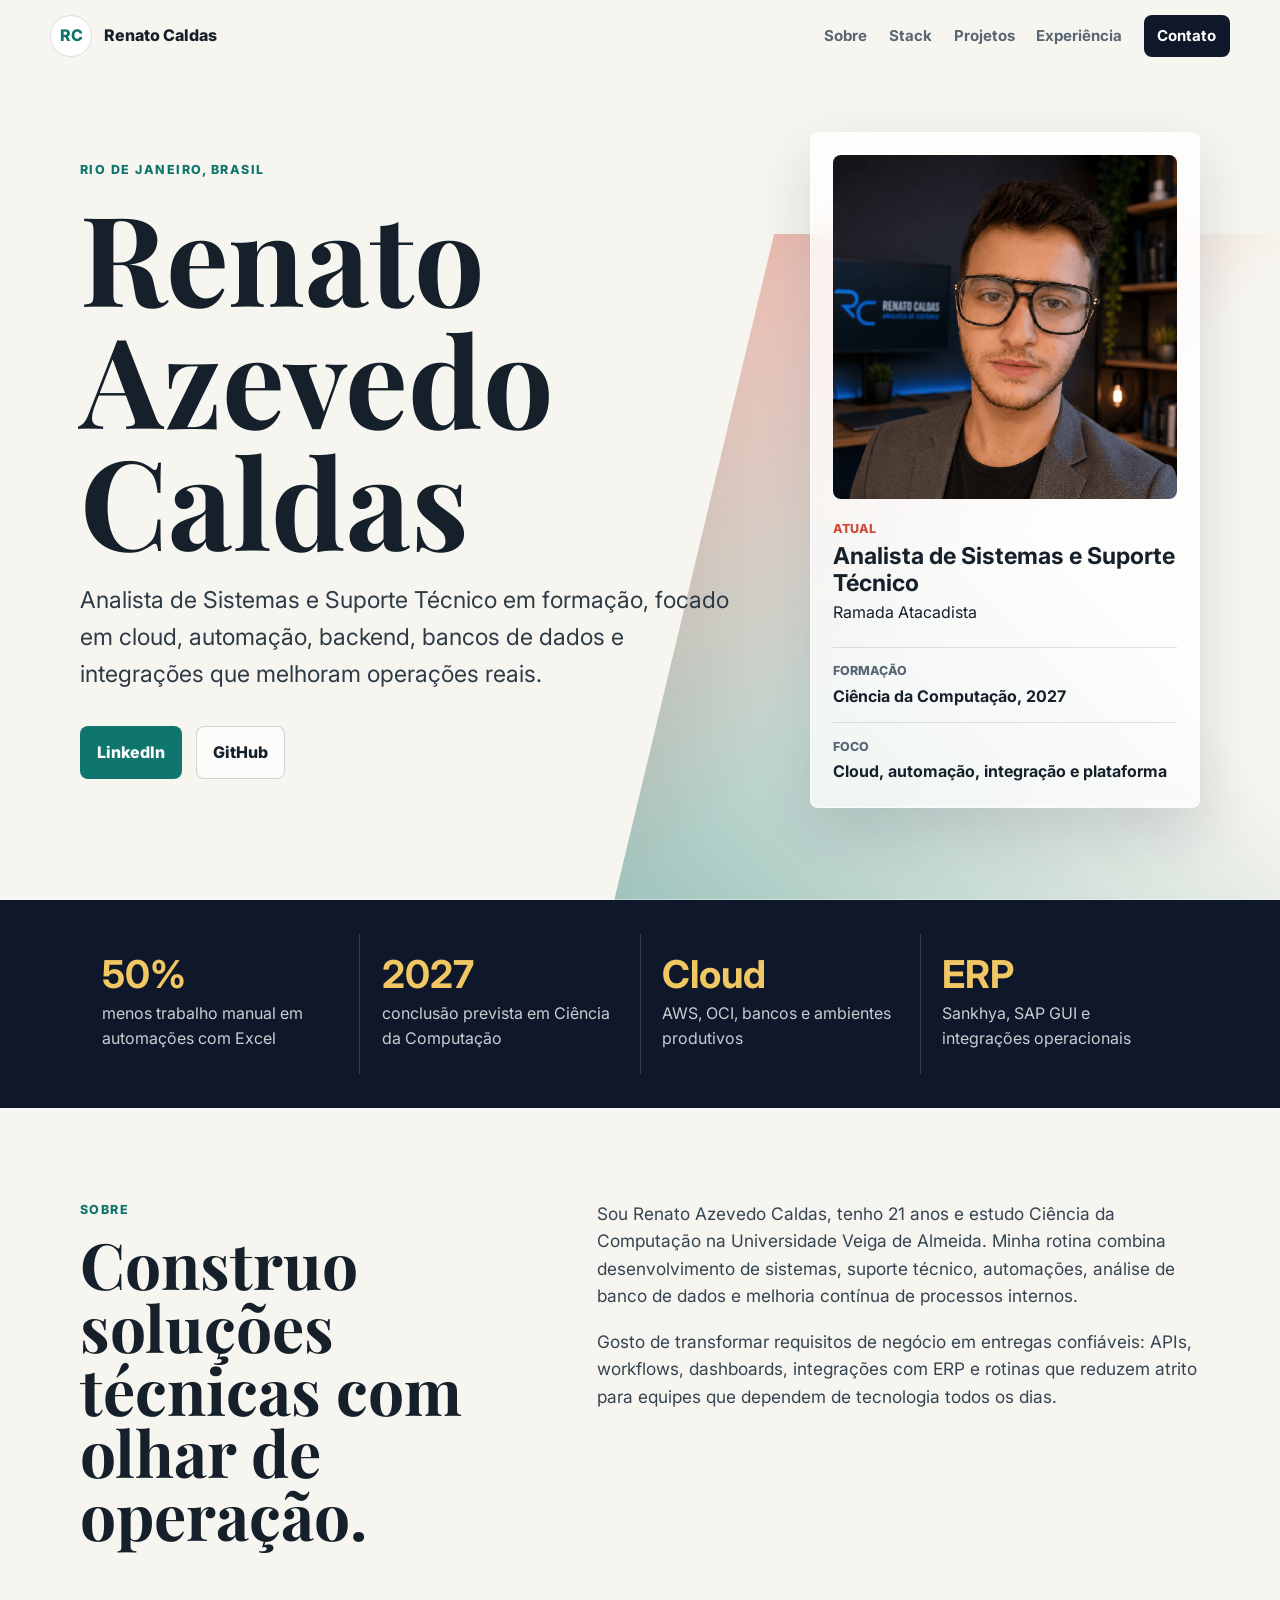
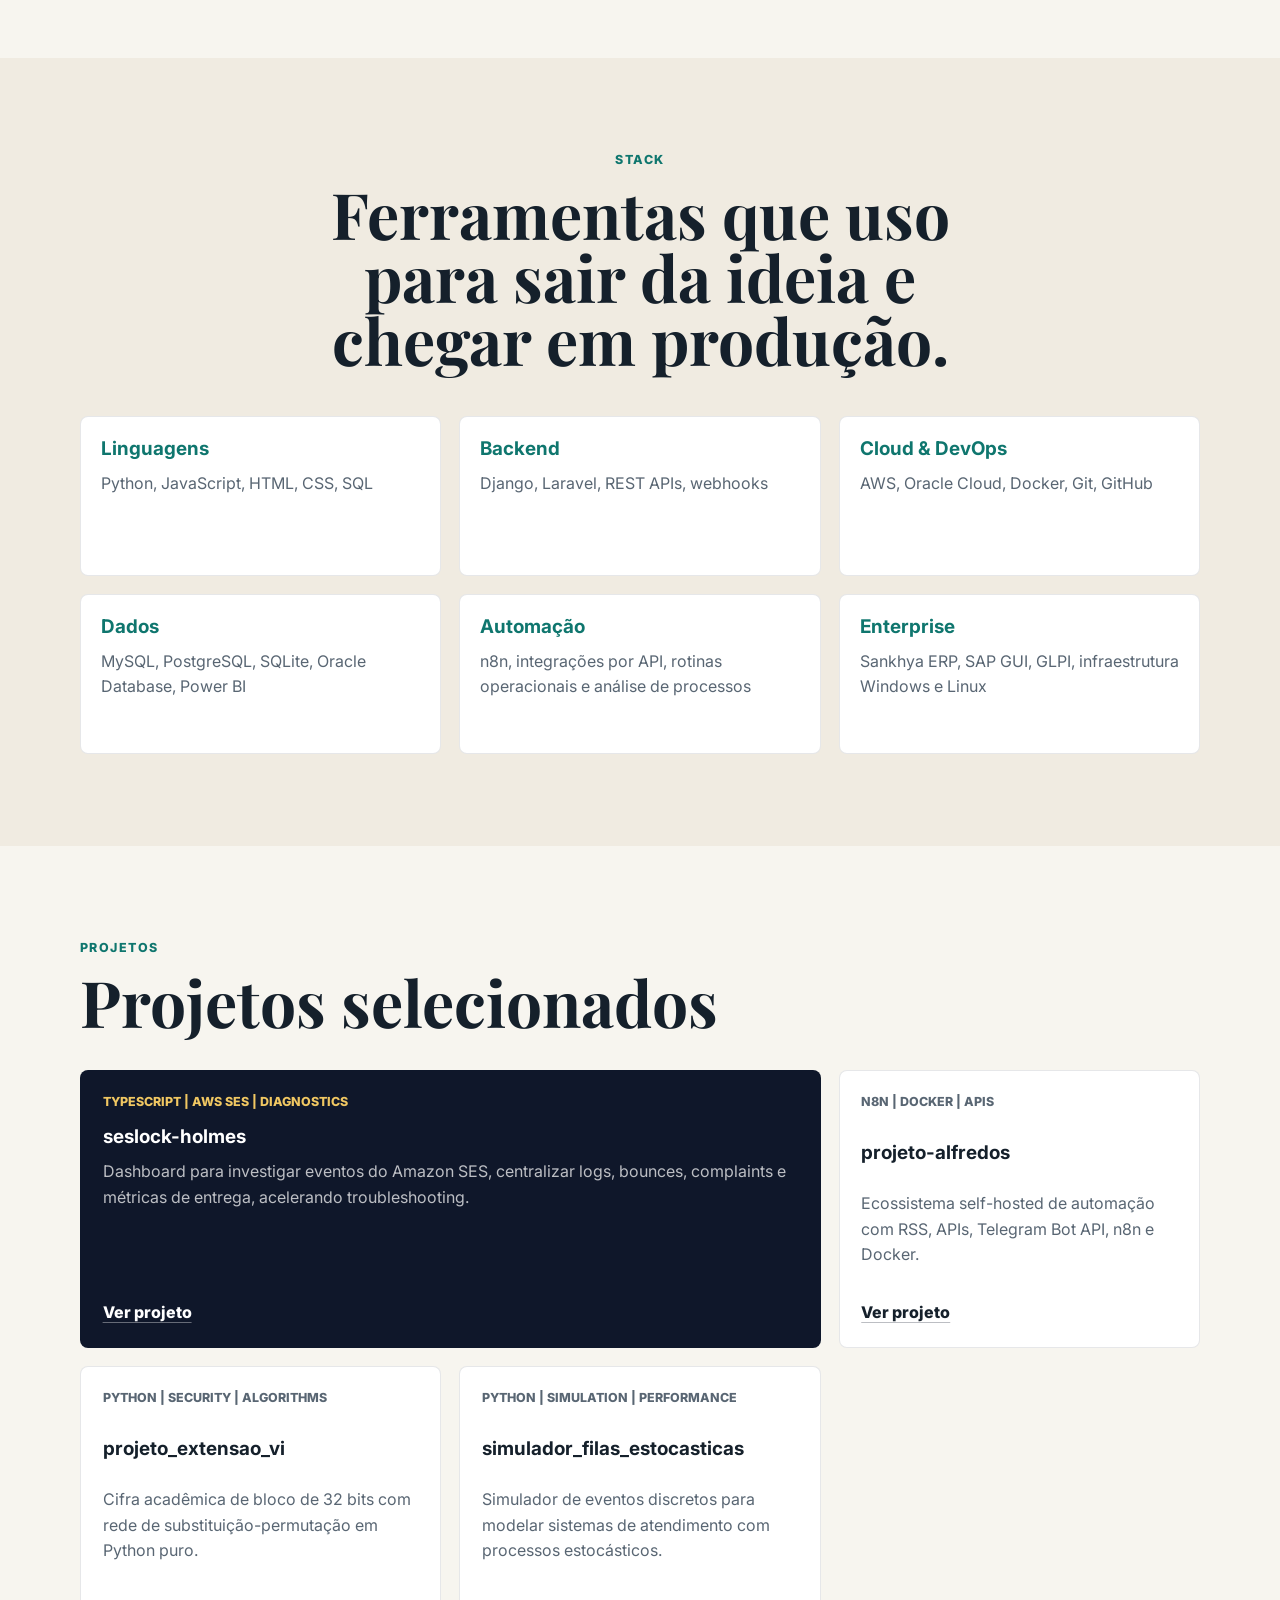
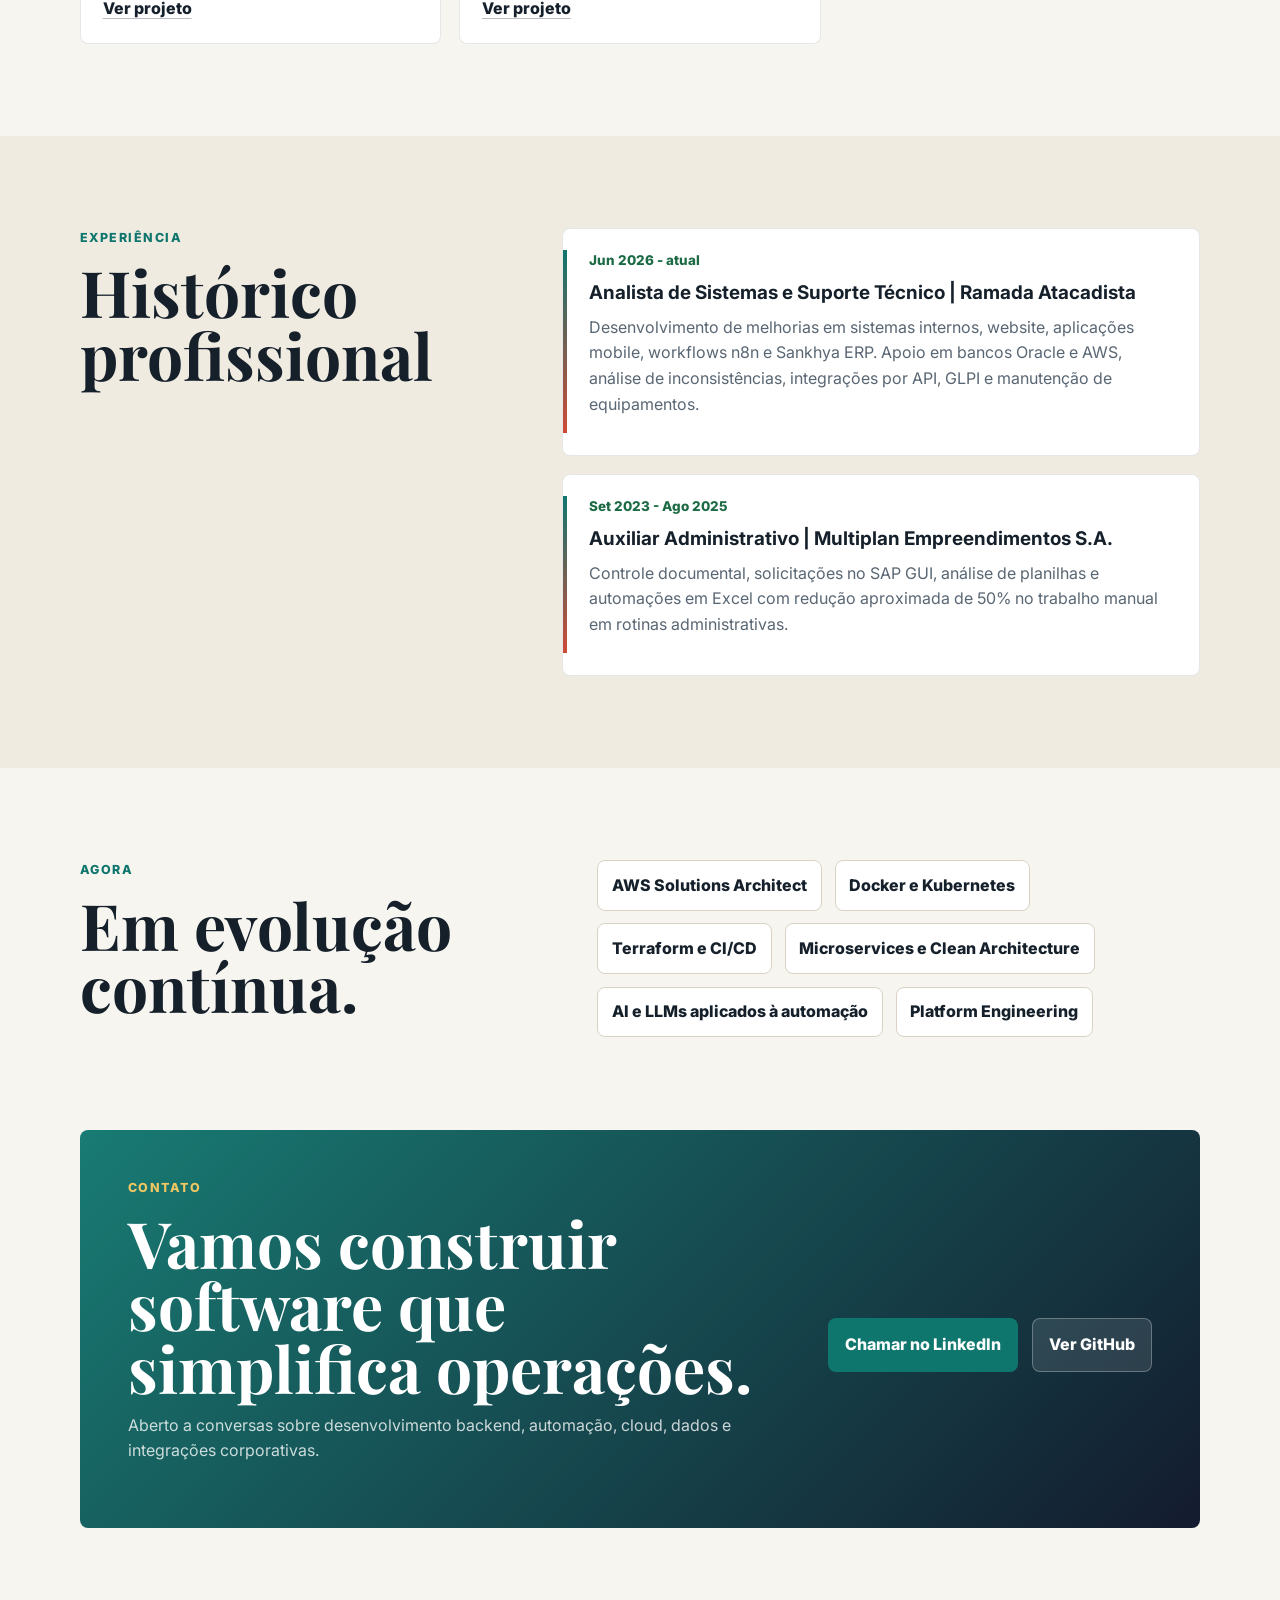
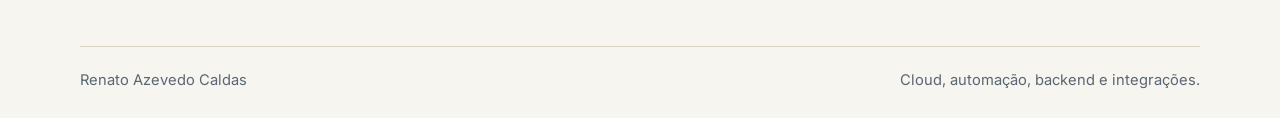
==== index.html @ 66bc8bc8 "Updated rencaldas.github.io minor changes and favicon updated" ====
<!doctype html>
<html lang="pt-BR">
  <head>
    <meta charset="utf-8" />
    <meta name="viewport" content="width=device-width, initial-scale=1" />
    <meta
      name="description"
      content="Portfólio de Renato Azevedo Caldas, analista de sistemas em formação com foco em cloud, automação, backend, bancos de dados e integrações empresariais."
    />
    <meta name="theme-color" content="#0f172a" />
    <meta property="og:title" content="Renato Azevedo Caldas | Portfolio" />
    <meta
      property="og:description"
      content="Cloud, automação, backend e sistemas empresariais para operações mais simples, rápidas e inteligentes."
    />
    <meta property="og:type" content="website" />
    <meta property="og:image" content="https://rencaldas.github.io/assets/img/profile-github.png" />
    <title>Renato Azevedo Caldas | Portfolio</title>
    <link rel="icon" href="assets/img/favicon.ico" sizes="any" />
    <link rel="shortcut icon" href="assets/img/favicon.ico" />
    <link rel="preconnect" href="https://fonts.googleapis.com" />
    <link rel="preconnect" href="https://fonts.gstatic.com" crossorigin />
    <link
      href="https://fonts.googleapis.com/css2?family=Inter:wght@400;500;600;700;800&family=Playfair+Display:wght@700&display=swap"
      rel="stylesheet"
    />
    <link rel="stylesheet" href="assets/css/styles.css" />
  </head>
  <body>
    <a class="skip-link" href="#main">Ir para o conteúdo</a>

    <header class="site-header" data-header>
      <nav class="nav" aria-label="Navegação principal">
        <a class="brand" href="#top" aria-label="Renato de Azevedo Caldas">
          <span class="brand-mark">RC</span>
          <span>Renato Caldas</span>
        </a>
        <button class="nav-toggle" type="button" aria-expanded="false" aria-controls="nav-menu" data-nav-toggle>
          <span></span>
          <span></span>
          <span></span>
        </button>
        <div class="nav-menu" id="nav-menu" data-nav-menu>
          <a href="#sobre">Sobre</a>
          <a href="#stack">Stack</a>
          <a href="#projetos">Projetos</a>
          <a href="#experiencia">Experiência</a>
          <a class="nav-cta" href="https://www.linkedin.com/in/rencaldas/" target="_blank" rel="noreferrer">Contato</a>
        </div>
      </nav>
    </header>

    <main id="main">
      <section class="hero section" id="top">
        <div class="hero-bg" aria-hidden="true"></div>
        <div class="container hero-grid">
          <div class="hero-copy reveal">
            <p class="eyebrow">Rio de Janeiro, Brasil</p>
            <h1>Renato Azevedo Caldas</h1>
            <p class="hero-lead">
              Analista de Sistemas e Suporte Técnico em formação, focado em cloud, automação, backend, bancos de dados e integrações que
              melhoram operações reais.
            </p>
            <div class="hero-actions" aria-label="Links principais">
              <a class="button primary" href="https://www.linkedin.com/in/rencaldas/" target="_blank" rel="noreferrer">
                LinkedIn
              </a>
              <a class="button secondary" href="https://github.com/rencaldas" target="_blank" rel="noreferrer">
                GitHub
              </a>
            </div>
          </div>

          <aside class="profile-panel reveal" aria-label="Resumo profissional">
            <div class="portrait-wrap">
              <img src="assets/img/profile-github.png" alt="Foto de perfil de Renato Azevedo Caldas" />
            </div>
            <div>
              <p class="panel-label">Atual</p>
              <h2>Analista de Sistemas e Suporte Técnico</h2>
              <p>Ramada Atacadista</p>
            </div>
            <dl class="quick-facts">
              <div>
                <dt>Formação</dt>
                <dd>Ciência da Computação, 2027</dd>
              </div>
              <div>
                <dt>Foco</dt>
                <dd>Cloud, automação, integração e plataforma</dd>
              </div>
            </dl>
          </aside>
        </div>
      </section>

      <section class="section stats-band" aria-label="Destaques">
        <div class="container stats-grid">
          <article class="stat reveal">
            <strong>50%</strong>
            <span>menos trabalho manual em automações com Excel</span>
          </article>
          <article class="stat reveal">
            <strong>2027</strong>
            <span>conclusão prevista em Ciência da Computação</span>
          </article>
          <article class="stat reveal">
            <strong>Cloud</strong>
            <span>AWS, OCI, bancos e ambientes produtivos</span>
          </article>
          <article class="stat reveal">
            <strong>ERP</strong>
            <span>Sankhya, SAP GUI e integrações operacionais</span>
          </article>
        </div>
      </section>

      <section class="section" id="sobre">
        <div class="container split">
          <div class="section-heading reveal">
            <p class="eyebrow">Sobre</p>
            <h2>Construo soluções técnicas com olhar de operação.</h2>
          </div>
          <div class="content-stack reveal">
            <p>
              Sou Renato Azevedo Caldas, tenho 21 anos e estudo Ciência da Computação na Universidade Veiga de Almeida.
              Minha rotina combina desenvolvimento de sistemas, suporte técnico, automações, análise de banco de dados e
              melhoria contínua de processos internos.
            </p>
            <p>
              Gosto de transformar requisitos de negócio em entregas confiáveis: APIs, workflows, dashboards, integrações
              com ERP e rotinas que reduzem atrito para equipes que dependem de tecnologia todos os dias.
            </p>
          </div>
        </div>
      </section>

      <section class="section muted" id="stack">
        <div class="container">
          <div class="section-heading centered reveal">
            <p class="eyebrow">Stack</p>
            <h2>Ferramentas que uso para sair da ideia e chegar em produção.</h2>
          </div>
          <div class="stack-grid">
            <article class="stack-card reveal">
              <h3>Linguagens</h3>
              <p>Python, JavaScript, HTML, CSS, SQL</p>
            </article>
            <article class="stack-card reveal">
              <h3>Backend</h3>
              <p>Django, Laravel, REST APIs, webhooks</p>
            </article>
            <article class="stack-card reveal">
              <h3>Cloud & DevOps</h3>
              <p>AWS, Oracle Cloud, Docker, Git, GitHub</p>
            </article>
            <article class="stack-card reveal">
              <h3>Dados</h3>
              <p>MySQL, PostgreSQL, SQLite, Oracle Database, Power BI</p>
            </article>
            <article class="stack-card reveal">
              <h3>Automação</h3>
              <p>n8n, integrações por API, rotinas operacionais e análise de processos</p>
            </article>
            <article class="stack-card reveal">
              <h3>Enterprise</h3>
              <p>Sankhya ERP, SAP GUI, GLPI, infraestrutura Windows e Linux</p>
            </article>
          </div>
        </div>
      </section>

      <section class="section" id="projetos">
        <div class="container">
          <div class="section-heading reveal">
            <p class="eyebrow">Projetos</p>
            <h2>Projetos selecionados</h2>
          </div>
          <div class="project-grid">
            <article class="project-card featured reveal">
              <div>
                <p class="project-type">TypeScript | AWS SES | Diagnostics</p>
                <h3>seslock-holmes</h3>
                <p>
                  Dashboard para investigar eventos do Amazon SES, centralizar logs, bounces, complaints e métricas de
                  entrega, acelerando troubleshooting.
                </p>
              </div>
              <a href="https://github.com/rencaldas/seslock-holmes" target="_blank" rel="noreferrer">Ver projeto</a>
            </article>
            <article class="project-card reveal">
              <p class="project-type">n8n | Docker | APIs</p>
              <h3>projeto-alfredos</h3>
              <p>Ecossistema self-hosted de automação com RSS, APIs, Telegram Bot API, n8n e Docker.</p>
              <a href="https://github.com/rencaldas/projeto-alfredos" target="_blank" rel="noreferrer">Ver projeto</a>
            </article>
            <article class="project-card reveal">
              <p class="project-type">Python | Security | Algorithms</p>
              <h3>projeto_extensao_vi</h3>
              <p>Cifra acadêmica de bloco de 32 bits com rede de substituição-permutação em Python puro.</p>
              <a href="https://github.com/rencaldas/projeto_extensao_vi" target="_blank" rel="noreferrer">Ver projeto</a>
            </article>
            <article class="project-card reveal">
              <p class="project-type">Python | Simulation | Performance</p>
              <h3>simulador_filas_estocasticas</h3>
              <p>Simulador de eventos discretos para modelar sistemas de atendimento com processos estocásticos.</p>
              <a href="https://github.com/rencaldas/simulador_filas_estocasticas" target="_blank" rel="noreferrer">
                Ver projeto
              </a>
            </article>
          </div>
        </div>
      </section>

      <section class="section muted" id="experiencia">
        <div class="container timeline-layout">
          <div class="section-heading reveal">
            <p class="eyebrow">Experiência</p>
            <h2>Histórico profissional</h2>
          </div>
          <div class="timeline">
            <article class="timeline-item reveal">
              <span class="timeline-date">Jun 2026 - atual</span>
              <h3>Analista de Sistemas e Suporte Técnico | Ramada Atacadista</h3>
              <p>
                Desenvolvimento de melhorias em sistemas internos, website, aplicações mobile, workflows n8n e Sankhya
                ERP. Apoio em bancos Oracle e AWS, análise de inconsistências, integrações por API, GLPI e manutenção de
                equipamentos.
              </p>
            </article>
            <article class="timeline-item reveal">
              <span class="timeline-date">Set 2023 - Ago 2025</span>
              <h3>Auxiliar Administrativo | Multiplan Empreendimentos S.A.</h3>
              <p>
                Controle documental, solicitações no SAP GUI, análise de planilhas e automações em Excel com redução
                aproximada de 50% no trabalho manual em rotinas administrativas.
              </p>
            </article>
          </div>
        </div>
      </section>

      <section class="section">
        <div class="container split">
          <div class="section-heading reveal">
            <p class="eyebrow">Agora</p>
            <h2>Em evolução contínua.</h2>
          </div>
          <div class="focus-grid reveal">
            <span>AWS Solutions Architect</span>
            <span>Docker e Kubernetes</span>
            <span>Terraform e CI/CD</span>
            <span>Microservices e Clean Architecture</span>
            <span>AI e LLMs aplicados à automação</span>
            <span>Platform Engineering</span>
          </div>
        </div>
      </section>

      <section class="section contact-section">
        <div class="container contact-panel reveal">
          <div>
            <p class="eyebrow">Contato</p>
            <h2>Vamos construir software que simplifica operações.</h2>
            <p>
              Aberto a conversas sobre desenvolvimento backend, automação, cloud, dados e integrações corporativas.
            </p>
          </div>
          <div class="contact-actions">
            <a class="button primary" href="https://www.linkedin.com/in/rencaldas/" target="_blank" rel="noreferrer">
              Chamar no LinkedIn
            </a>
            <a class="button secondary light" href="https://github.com/rencaldas" target="_blank" rel="noreferrer">
              Ver GitHub
            </a>
          </div>
        </div>
      </section>
    </main>

    <footer class="footer">
      <div class="container footer-inner">
        <span>Renato Azevedo Caldas</span>
        <span>Cloud, automação, backend e integrações.</span>
      </div>
    </footer>

    <script src="assets/js/script.js"></script>
  </body>
</html>
---- assets/css/styles.css ----
:root {
  --bg: #f7f5ef;
  --surface: #ffffff;
  --surface-strong: #f0ebe1;
  --ink: #15202b;
  --muted: #596673;
  --line: #d9d2c5;
  --navy: #0f172a;
  --teal: #0f766e;
  --green: #1d6b45;
  --coral: #cf4b37;
  --shadow: 0 22px 60px rgba(15, 23, 42, 0.14);
  --radius: 8px;
}

* {
  box-sizing: border-box;
}

html {
  scroll-behavior: smooth;
}

body {
  margin: 0;
  background: var(--bg);
  color: var(--ink);
  font-family: Inter, system-ui, -apple-system, BlinkMacSystemFont, "Segoe UI", sans-serif;
  line-height: 1.6;
}

body.nav-open {
  overflow: hidden;
}

img {
  display: block;
  max-width: 100%;
}

a {
  color: inherit;
}

.skip-link {
  position: absolute;
  left: 1rem;
  top: 0.75rem;
  z-index: 20;
  transform: translateY(-160%);
  background: var(--navy);
  color: #fff;
  padding: 0.65rem 0.85rem;
  border-radius: var(--radius);
}

.skip-link:focus {
  transform: translateY(0);
}

.container {
  width: min(1120px, calc(100% - 40px));
  margin-inline: auto;
}

.section {
  padding: 92px 0;
}

.site-header {
  position: fixed;
  inset: 0 0 auto;
  z-index: 10;
  transition: background 180ms ease, box-shadow 180ms ease;
}

.site-header.is-scrolled {
  background: rgba(247, 245, 239, 0.88);
  box-shadow: 0 1px 0 rgba(15, 23, 42, 0.08);
  backdrop-filter: blur(18px);
}

.nav {
  display: flex;
  align-items: center;
  justify-content: space-between;
  width: min(1180px, calc(100% - 32px));
  min-height: 72px;
  margin-inline: auto;
}

.brand,
.nav-menu,
.hero-actions,
.contact-actions {
  display: flex;
  align-items: center;
}

.brand {
  gap: 0.75rem;
  font-weight: 800;
  text-decoration: none;
}

.brand-mark {
  display: inline-grid;
  width: 42px;
  height: 42px;
  place-items: center;
  border: 1px solid rgba(15, 23, 42, 0.14);
  border-radius: 50%;
  background: var(--surface);
  color: var(--teal);
}

.nav-menu {
  gap: 1.35rem;
  color: var(--muted);
  font-size: 0.94rem;
  font-weight: 700;
}

.nav-menu a {
  text-decoration: none;
}

.nav-menu a:hover {
  color: var(--ink);
}

.nav-cta {
  padding: 0.58rem 0.85rem;
  border-radius: var(--radius);
  background: var(--navy);
  color: #fff;
}

.nav-toggle {
  display: none;
  width: 44px;
  height: 44px;
  border: 1px solid var(--line);
  border-radius: var(--radius);
  background: var(--surface);
}

.nav-toggle span {
  display: block;
  width: 19px;
  height: 2px;
  margin: 4px auto;
  background: var(--ink);
}

.hero {
  position: relative;
  min-height: 720px;
  padding-top: 132px;
  overflow: hidden;
}

.hero-bg {
  position: absolute;
  inset: 0;
  background:
    linear-gradient(120deg, rgba(247, 245, 239, 0.93), rgba(247, 245, 239, 0.78)),
    url("https://images.unsplash.com/photo-1497366754035-f200968a6e72?auto=format&fit=crop&w=1800&q=80") center/cover;
  z-index: -2;
}

.hero-bg::after {
  position: absolute;
  right: 0;
  bottom: 0;
  width: min(52vw, 720px);
  height: min(52vw, 720px);
  content: "";
  background:
    linear-gradient(135deg, rgba(207, 75, 55, 0.55), transparent 52%),
    linear-gradient(45deg, rgba(15, 118, 110, 0.48), transparent 58%);
  clip-path: polygon(24% 0, 100% 0, 100% 100%, 0 100%);
  opacity: 0.8;
  z-index: -1;
}

.hero-grid {
  display: grid;
  grid-template-columns: minmax(0, 1.08fr) 390px;
  gap: 64px;
  align-items: center;
}

.hero-copy {
  max-width: 760px;
}

.eyebrow {
  margin: 0 0 0.85rem;
  color: var(--teal);
  font-size: 0.78rem;
  font-weight: 800;
  letter-spacing: 0.12em;
  text-transform: uppercase;
}

h1,
h2,
h3,
p {
  margin-top: 0;
}

h1,
h2 {
  font-family: "Playfair Display", Georgia, serif;
  line-height: 0.98;
}

h1 {
  max-width: 760px;
  margin-bottom: 1.35rem;
  font-size: clamp(4rem, 10vw, 7.8rem);
}

h2 {
  margin-bottom: 1.2rem;
  font-size: clamp(2.25rem, 5vw, 4.4rem);
}

h3 {
  margin-bottom: 0.65rem;
  font-size: 1.18rem;
  line-height: 1.25;
}

.hero-lead {
  max-width: 660px;
  color: #2c3a46;
  font-size: clamp(1.1rem, 2.1vw, 1.45rem);
}

.hero-actions,
.contact-actions {
  flex-wrap: wrap;
  gap: 0.85rem;
  margin-top: 2rem;
}

.button {
  display: inline-flex;
  align-items: center;
  justify-content: center;
  min-height: 48px;
  padding: 0.82rem 1rem;
  border: 1px solid transparent;
  border-radius: var(--radius);
  font-weight: 800;
  text-decoration: none;
  transition: transform 180ms ease, box-shadow 180ms ease, background 180ms ease;
}

.button:hover {
  transform: translateY(-2px);
  box-shadow: 0 10px 24px rgba(15, 23, 42, 0.14);
}

.button.primary {
  background: var(--teal);
  color: #fff;
}

.button.secondary {
  border-color: rgba(15, 23, 42, 0.18);
  background: rgba(255, 255, 255, 0.72);
}

.button.light {
  color: #fff;
  background: rgba(255, 255, 255, 0.11);
  border-color: rgba(255, 255, 255, 0.28);
}

.profile-panel {
  padding: 22px;
  border: 1px solid rgba(255, 255, 255, 0.64);
  border-radius: var(--radius);
  background: rgba(255, 255, 255, 0.74);
  box-shadow: var(--shadow);
  backdrop-filter: blur(16px);
}

.portrait-wrap {
  aspect-ratio: 1;
  margin-bottom: 1.25rem;
  overflow: hidden;
  border-radius: var(--radius);
  background: var(--surface-strong);
}

.portrait-wrap img {
  width: 100%;
  height: 100%;
  object-fit: cover;
}

.panel-label {
  margin-bottom: 0.25rem;
  color: var(--coral);
  font-size: 0.78rem;
  font-weight: 800;
  text-transform: uppercase;
}

.profile-panel h2 {
  margin-bottom: 0.2rem;
  font-family: Inter, sans-serif;
  font-size: 1.45rem;
  line-height: 1.15;
}

.quick-facts {
  display: grid;
  gap: 0.8rem;
  margin: 1.35rem 0 0;
}

.quick-facts div {
  padding-top: 0.85rem;
  border-top: 1px solid rgba(15, 23, 42, 0.12);
}

dt {
  color: var(--muted);
  font-size: 0.78rem;
  font-weight: 800;
  text-transform: uppercase;
}

dd {
  margin: 0.15rem 0 0;
  font-weight: 700;
}

.stats-band {
  padding: 34px 0;
  background: var(--navy);
  color: #fff;
}

.stats-grid {
  display: grid;
  grid-template-columns: repeat(4, 1fr);
  gap: 1px;
  background: rgba(255, 255, 255, 0.16);
}

.stat {
  min-height: 132px;
  padding: 1.35rem;
  background: var(--navy);
}

.stat strong {
  display: block;
  margin-bottom: 0.45rem;
  color: #f0c762;
  font-size: clamp(1.7rem, 3vw, 2.55rem);
  line-height: 1;
}

.stat span {
  color: rgba(255, 255, 255, 0.78);
}

.split {
  display: grid;
  grid-template-columns: 0.85fr 1.15fr;
  gap: 72px;
  align-items: start;
}

.section-heading {
  max-width: 690px;
}

.section-heading.centered {
  margin-inline: auto;
  text-align: center;
}

.content-stack {
  display: grid;
  gap: 1.1rem;
  color: #344452;
  font-size: 1.08rem;
}

.content-stack p {
  margin: 0;
}

.muted {
  background: var(--surface-strong);
}

.stack-grid {
  display: grid;
  grid-template-columns: repeat(3, 1fr);
  gap: 18px;
  margin-top: 44px;
}

.stack-card,
.project-card,
.timeline-item {
  border: 1px solid rgba(15, 23, 42, 0.1);
  border-radius: var(--radius);
  background: var(--surface);
}

.stack-card {
  min-height: 160px;
  padding: 1.25rem;
}

.stack-card h3 {
  color: var(--teal);
}

.stack-card p,
.project-card p,
.timeline-item p,
.contact-panel p {
  color: var(--muted);
}

.project-grid {
  display: grid;
  grid-template-columns: repeat(3, 1fr);
  gap: 18px;
  margin-top: 36px;
}

.project-card {
  display: flex;
  min-height: 278px;
  flex-direction: column;
  justify-content: space-between;
  padding: 1.35rem;
}

.project-card.featured {
  grid-column: span 2;
  background: var(--navy);
  color: #fff;
}

.project-card.featured p {
  color: rgba(255, 255, 255, 0.72);
}

.project-type {
  margin-bottom: 0.8rem;
  color: var(--coral);
  font-size: 0.78rem;
  font-weight: 800;
  text-transform: uppercase;
}

.project-card.featured .project-type {
  color: #f0c762;
}

.project-card a {
  width: fit-content;
  color: currentColor;
  font-weight: 800;
  text-decoration-color: rgba(15, 23, 42, 0.28);
  text-underline-offset: 0.25em;
}

.project-card.featured a {
  text-decoration-color: rgba(255, 255, 255, 0.36);
}

.timeline-layout {
  display: grid;
  grid-template-columns: 0.8fr 1.2fr;
  gap: 56px;
}

.timeline {
  display: grid;
  gap: 18px;
}

.timeline-item {
  position: relative;
  padding: 1.35rem 1.35rem 1.35rem 1.65rem;
}

.timeline-item::before {
  position: absolute;
  inset: 1.35rem auto 1.35rem 0;
  width: 4px;
  content: "";
  background: linear-gradient(var(--teal), var(--coral));
}

.timeline-date {
  display: block;
  margin-bottom: 0.55rem;
  color: var(--green);
  font-size: 0.84rem;
  font-weight: 800;
}

.focus-grid {
  display: flex;
  flex-wrap: wrap;
  gap: 0.8rem;
}

.focus-grid span {
  padding: 0.72rem 0.86rem;
  border: 1px solid var(--line);
  border-radius: var(--radius);
  background: var(--surface);
  font-weight: 800;
}

.contact-section {
  padding-top: 0;
}

.contact-panel {
  display: grid;
  grid-template-columns: 1fr auto;
  gap: 32px;
  align-items: center;
  padding: clamp(1.5rem, 4vw, 3rem);
  border-radius: var(--radius);
  background:
    linear-gradient(135deg, rgba(15, 118, 110, 0.96), rgba(15, 23, 42, 0.98)),
    url("https://images.unsplash.com/photo-1516321318423-f06f85e504b3?auto=format&fit=crop&w=1500&q=80") center/cover;
  color: #fff;
}

.contact-panel h2 {
  max-width: 780px;
  margin-bottom: 0.8rem;
}

.contact-panel p {
  max-width: 680px;
  color: rgba(255, 255, 255, 0.78);
}

.contact-panel .eyebrow {
  color: #f0c762;
}

.footer {
  padding: 26px 0;
  color: var(--muted);
}

.footer-inner {
  display: flex;
  justify-content: space-between;
  gap: 1rem;
  border-top: 1px solid var(--line);
  padding-top: 22px;
  font-size: 0.92rem;
}

.reveal {
  opacity: 0;
  transform: translateY(18px);
  transition: opacity 550ms ease, transform 550ms ease;
}

.reveal.is-visible {
  opacity: 1;
  transform: translateY(0);
}

@media (prefers-reduced-motion: reduce) {
  *,
  *::before,
  *::after {
    scroll-behavior: auto !important;
    transition-duration: 0.01ms !important;
    animation-duration: 0.01ms !important;
  }
}

@media (max-width: 920px) {
  .section {
    padding: 72px 0;
  }

  .hero {
    min-height: auto;
  }

  .hero-grid,
  .split,
  .timeline-layout,
  .contact-panel {
    grid-template-columns: 1fr;
  }

  .profile-panel {
    max-width: 460px;
  }

  .stats-grid,
  .stack-grid,
  .project-grid {
    grid-template-columns: repeat(2, 1fr);
  }

  .project-card.featured {
    grid-column: span 2;
  }

  .contact-actions {
    margin-top: 0;
  }
}

@media (max-width: 720px) {
  .container {
    width: min(100% - 28px, 1120px);
  }

  .nav-toggle {
    display: block;
  }

  .nav-menu {
    position: fixed;
    inset: 72px 16px auto;
    display: grid;
    gap: 0;
    padding: 0.65rem;
    border: 1px solid rgba(15, 23, 42, 0.12);
    border-radius: var(--radius);
    background: rgba(255, 255, 255, 0.96);
    box-shadow: var(--shadow);
    transform: translateY(-16px);
    opacity: 0;
    pointer-events: none;
  }

  .nav-menu.is-open {
    transform: translateY(0);
    opacity: 1;
    pointer-events: auto;
  }

  .nav-menu a {
    padding: 0.85rem;
  }

  .hero {
    padding-top: 110px;
  }

  .hero-grid {
    gap: 36px;
  }

  h1 {
    font-size: 3.55rem;
  }

  h2 {
    font-size: 2.2rem;
  }

  .stats-grid,
  .stack-grid,
  .project-grid {
    grid-template-columns: 1fr;
  }

  .project-card.featured {
    grid-column: auto;
  }

  .stat {
    min-height: 112px;
  }

  .hero-actions .button,
  .contact-actions .button {
    width: 100%;
  }

  .footer-inner {
    flex-direction: column;
  }
}
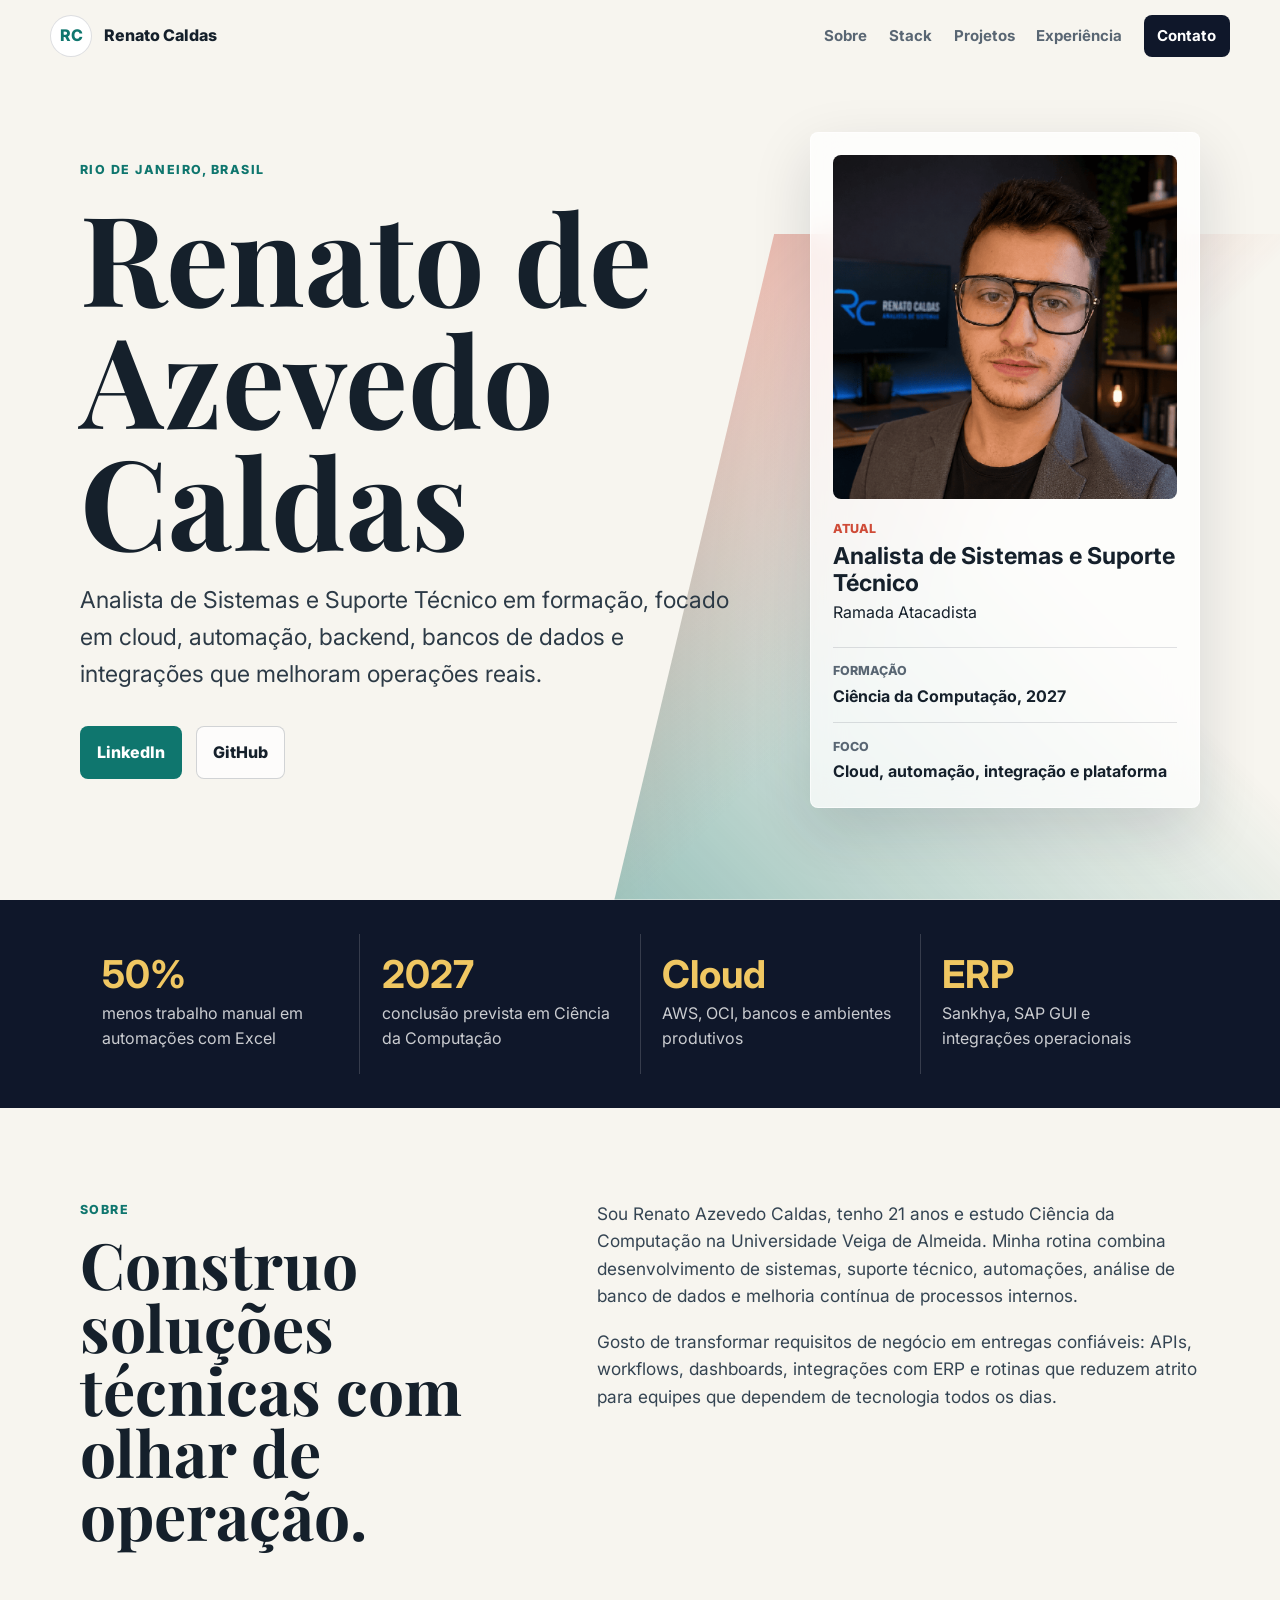
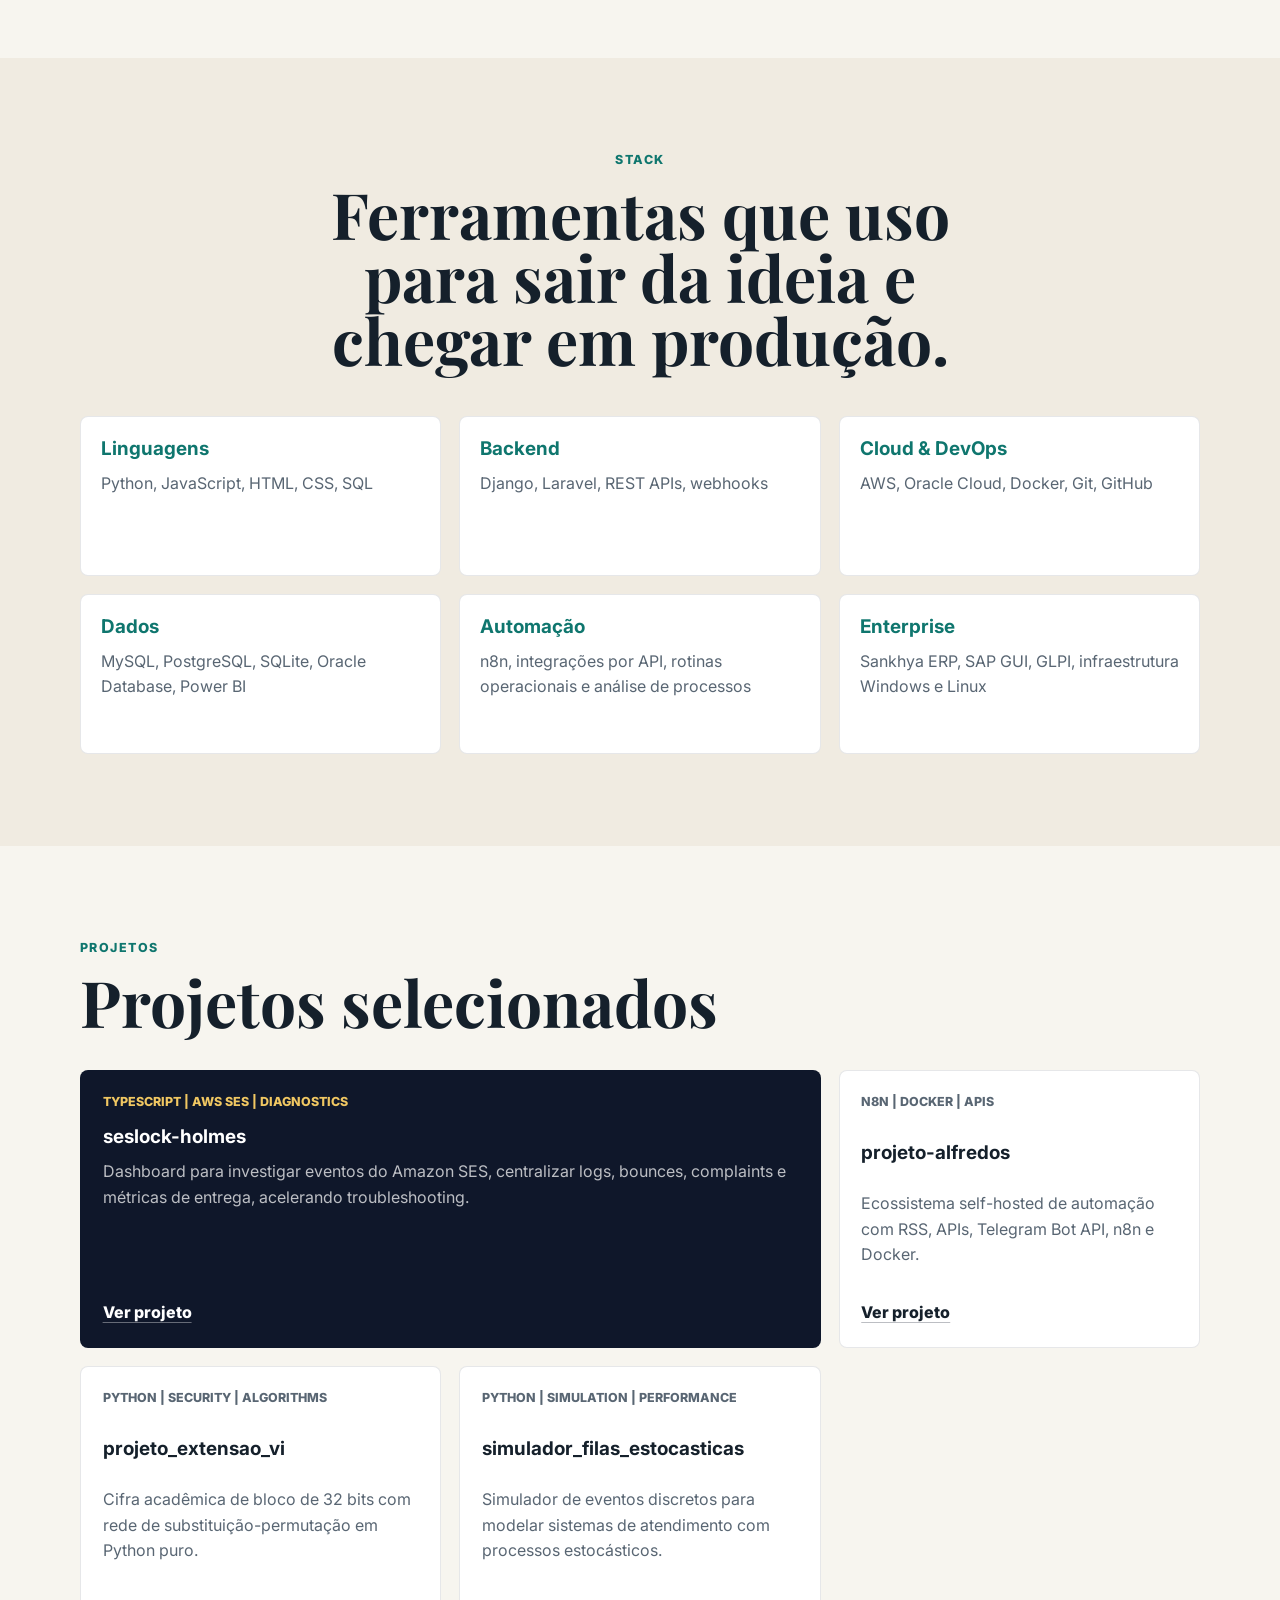
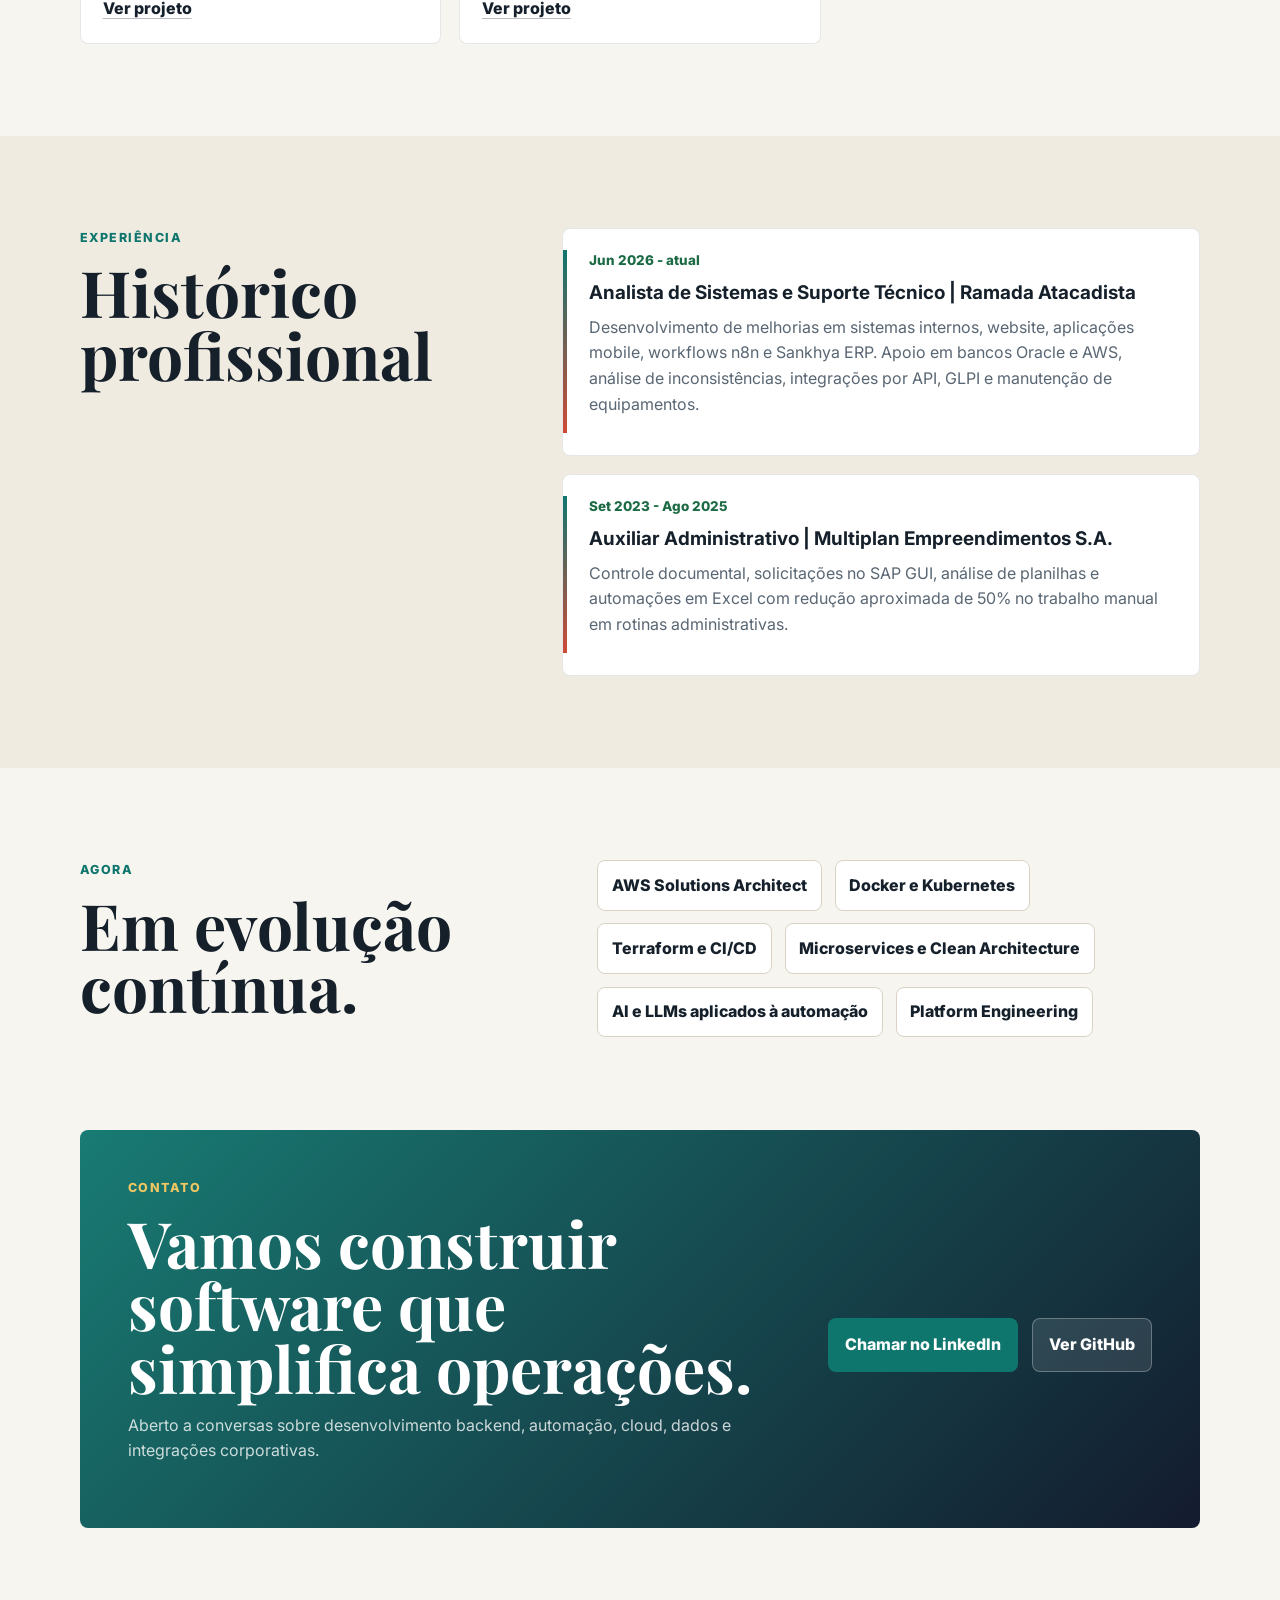
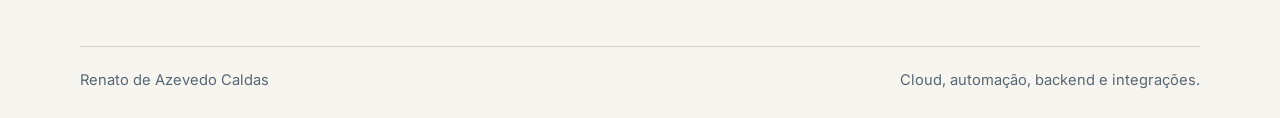
==== commit 20ecbaf0: "Updated index.html" ====
--- a/index.html
+++ b/index.html
@@ -5,17 +5,17 @@
     <meta name="viewport" content="width=device-width, initial-scale=1" />
     <meta
       name="description"
-      content="Portfólio de Renato Azevedo Caldas, analista de sistemas em formação com foco em cloud, automação, backend, bancos de dados e integrações empresariais."
+      content="Portfólio de Renato de Azevedo Caldas, analista de sistemas em formação com foco em cloud, automação, backend, bancos de dados e integrações empresariais."
     />
     <meta name="theme-color" content="#0f172a" />
-    <meta property="og:title" content="Renato Azevedo Caldas | Portfolio" />
+    <meta property="og:title" content="Renato de Azevedo Caldas | Portfolio" />
     <meta
       property="og:description"
       content="Cloud, automação, backend e sistemas empresariais para operações mais simples, rápidas e inteligentes."
     />
     <meta property="og:type" content="website" />
     <meta property="og:image" content="https://rencaldas.github.io/assets/img/profile-github.png" />
-    <title>Renato Azevedo Caldas | Portfolio</title>
+    <title>Renato de Azevedo Caldas | Portfolio</title>
     <link rel="icon" href="assets/img/favicon.ico" sizes="any" />
     <link rel="shortcut icon" href="assets/img/favicon.ico" />
     <link rel="preconnect" href="https://fonts.googleapis.com" />
@@ -56,7 +56,7 @@
         <div class="container hero-grid">
           <div class="hero-copy reveal">
             <p class="eyebrow">Rio de Janeiro, Brasil</p>
-            <h1>Renato Azevedo Caldas</h1>
+            <h1>Renato de Azevedo Caldas</h1>
             <p class="hero-lead">
               Analista de Sistemas e Suporte Técnico em formação, focado em cloud, automação, backend, bancos de dados e integrações que
               melhoram operações reais.
@@ -73,7 +73,7 @@
 
           <aside class="profile-panel reveal" aria-label="Resumo profissional">
             <div class="portrait-wrap">
-              <img src="assets/img/profile-github.png" alt="Foto de perfil de Renato Azevedo Caldas" />
+              <img src="assets/img/profile-github.png" alt="Foto de perfil de Renato de Azevedo Caldas" />
             </div>
             <div>
               <p class="panel-label">Atual</p>
@@ -280,7 +280,7 @@
 
     <footer class="footer">
       <div class="container footer-inner">
-        <span>Renato Azevedo Caldas</span>
+        <span>Renato de Azevedo Caldas</span>
         <span>Cloud, automação, backend e integrações.</span>
       </div>
     </footer>
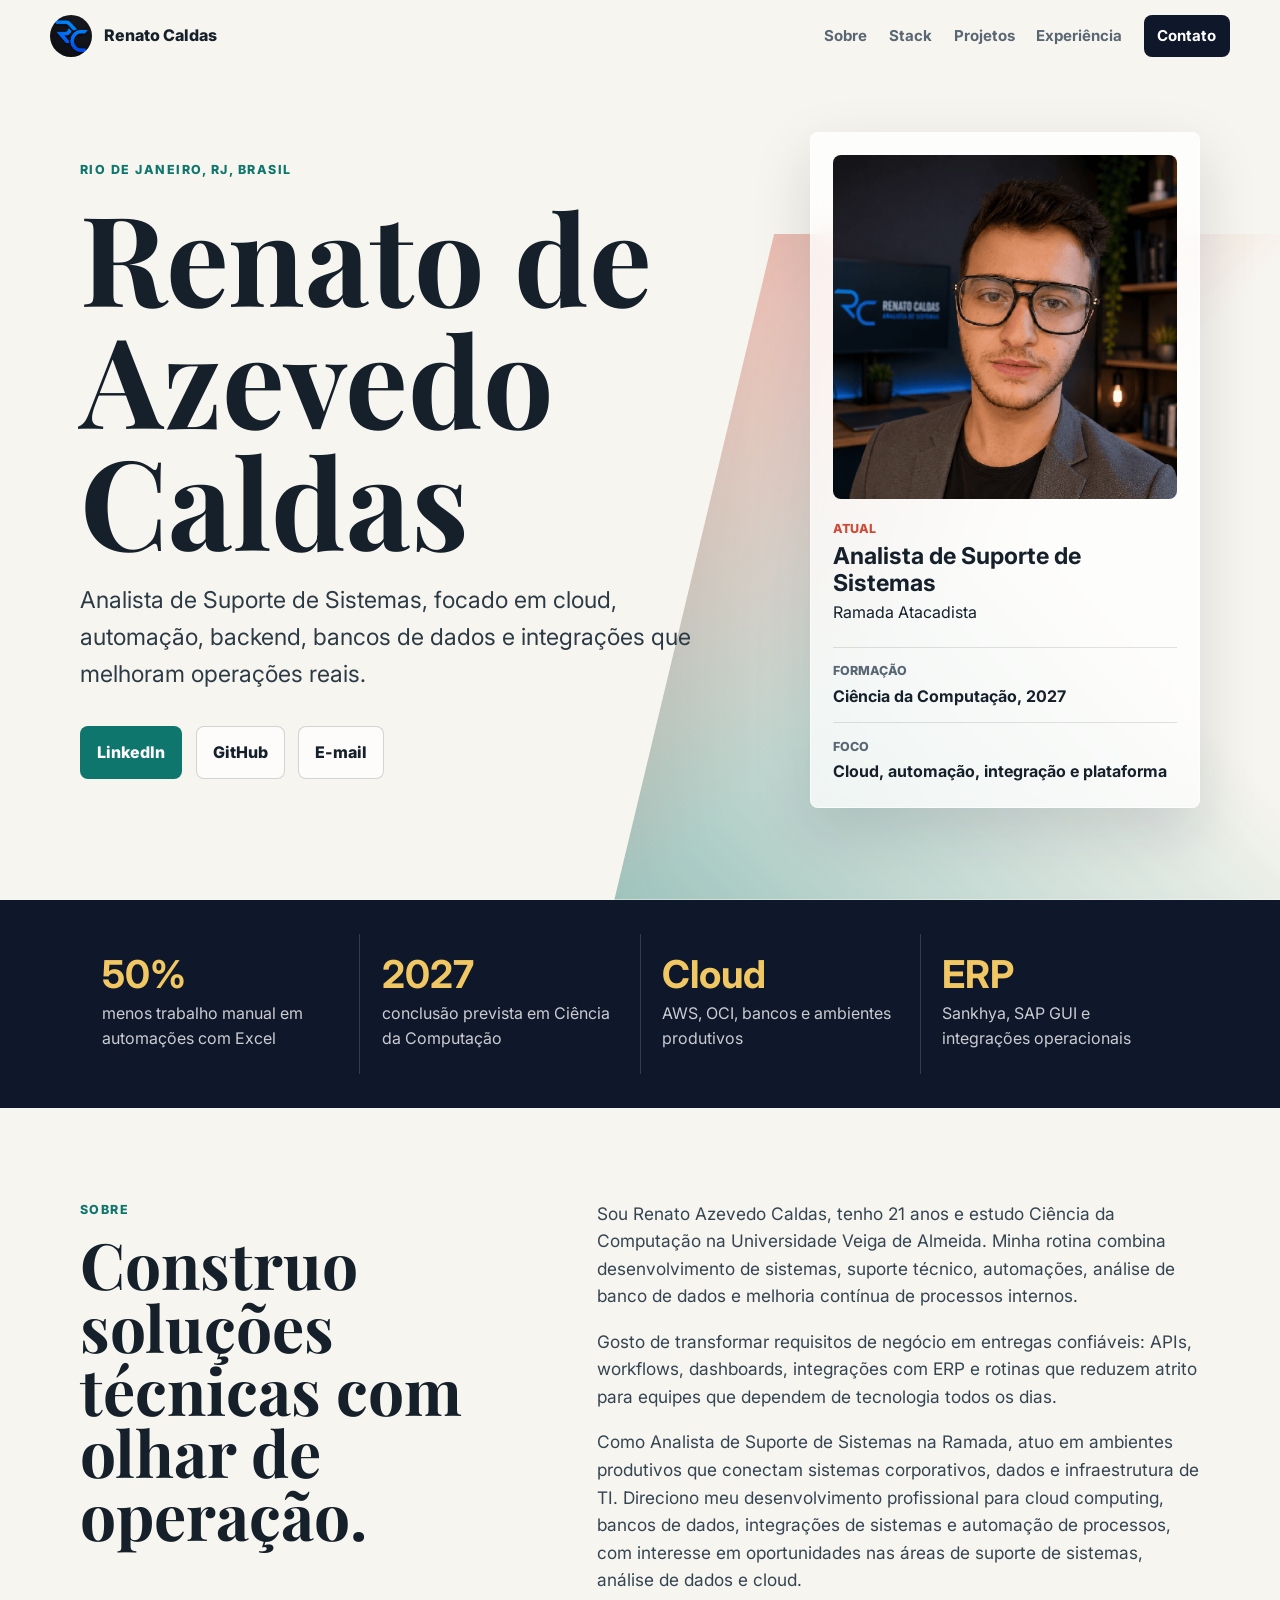
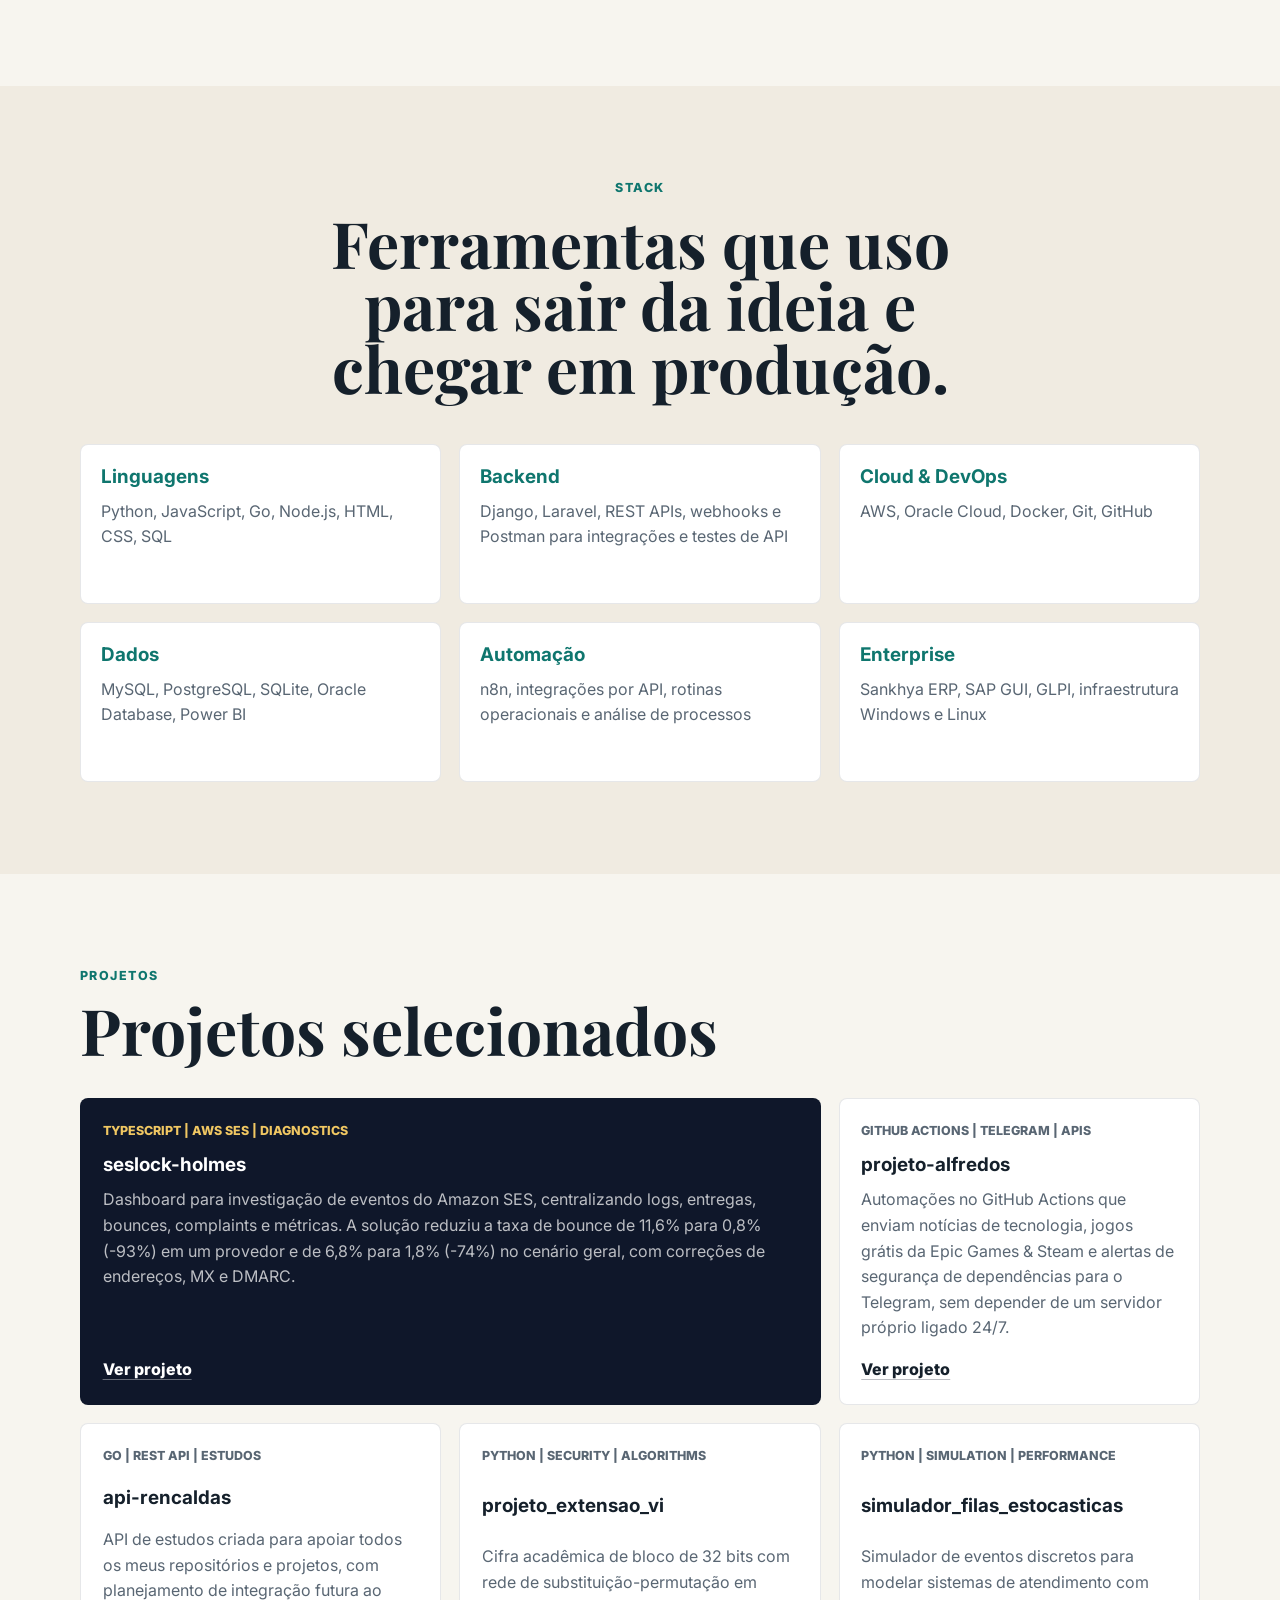
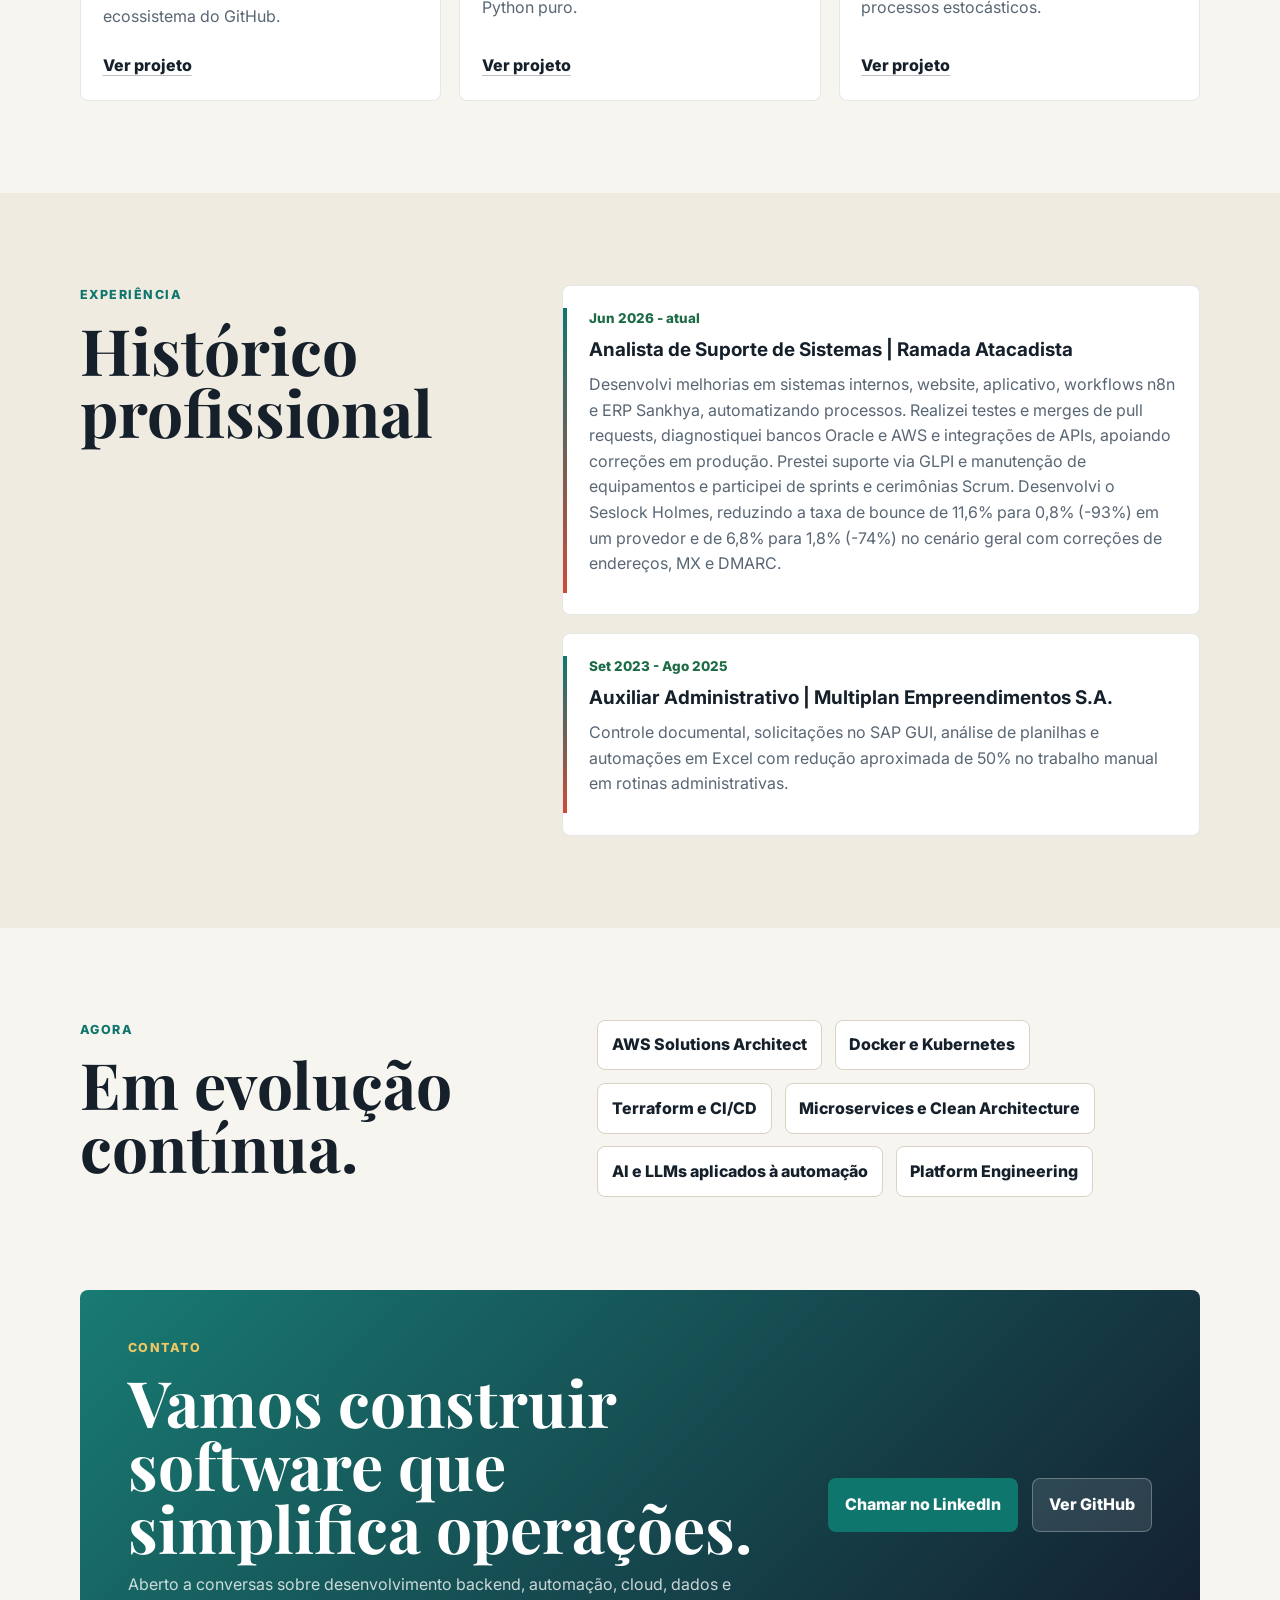
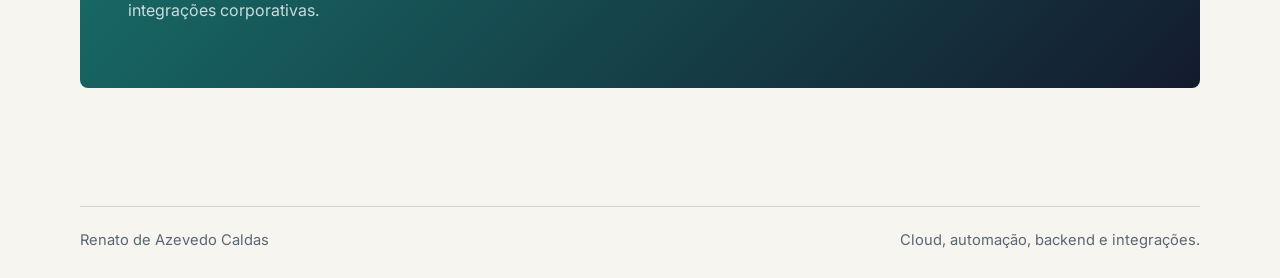
==== commit 588b85c0: "Updated static page with new informations" ====
--- a/index.html
+++ b/index.html
@@ -5,17 +5,17 @@
     <meta name="viewport" content="width=device-width, initial-scale=1" />
     <meta
       name="description"
-      content="Portfólio de Renato de Azevedo Caldas, analista de sistemas em formação com foco em cloud, automação, backend, bancos de dados e integrações empresariais."
+      content="Portfólio de Renato de Azevedo Caldas, Analista de Suporte de Sistemas com foco em cloud, automação, backend, bancos de dados e integrações empresariais."
     />
     <meta name="theme-color" content="#0f172a" />
-    <meta property="og:title" content="Renato de Azevedo Caldas | Portfolio" />
+    <meta property="og:title" content="rencaldas | Portfolio" />
     <meta
       property="og:description"
       content="Cloud, automação, backend e sistemas empresariais para operações mais simples, rápidas e inteligentes."
     />
     <meta property="og:type" content="website" />
     <meta property="og:image" content="https://rencaldas.github.io/assets/img/profile-github.png" />
-    <title>Renato de Azevedo Caldas | Portfolio</title>
+    <title>rencaldas | Portfolio</title>
     <link rel="icon" href="assets/img/favicon.ico" sizes="any" />
     <link rel="shortcut icon" href="assets/img/favicon.ico" />
     <link rel="preconnect" href="https://fonts.googleapis.com" />
@@ -32,7 +32,7 @@
     <header class="site-header" data-header>
       <nav class="nav" aria-label="Navegação principal">
         <a class="brand" href="#top" aria-label="Renato de Azevedo Caldas">
-          <span class="brand-mark">RC</span>
+          <span class="brand-mark"><img src="assets/img/rencaldas-logo-black.png" alt="" /></span>
           <span>Renato Caldas</span>
         </a>
         <button class="nav-toggle" type="button" aria-expanded="false" aria-controls="nav-menu" data-nav-toggle>
@@ -55,10 +55,10 @@
         <div class="hero-bg" aria-hidden="true"></div>
         <div class="container hero-grid">
           <div class="hero-copy reveal">
-            <p class="eyebrow">Rio de Janeiro, Brasil</p>
+            <p class="eyebrow">Rio de Janeiro, RJ, Brasil</p>
             <h1>Renato de Azevedo Caldas</h1>
             <p class="hero-lead">
-              Analista de Sistemas e Suporte Técnico em formação, focado em cloud, automação, backend, bancos de dados e integrações que
+              Analista de Suporte de Sistemas, focado em cloud, automação, backend, bancos de dados e integrações que
               melhoram operações reais.
             </p>
             <div class="hero-actions" aria-label="Links principais">
@@ -68,6 +68,7 @@
               <a class="button secondary" href="https://github.com/rencaldas" target="_blank" rel="noreferrer">
                 GitHub
               </a>
+              <a class="button secondary" href="mailto:renato.deacaldas@gmail.com">E-mail</a>
             </div>
           </div>
 
@@ -77,7 +78,7 @@
             </div>
             <div>
               <p class="panel-label">Atual</p>
-              <h2>Analista de Sistemas e Suporte Técnico</h2>
+              <h2>Analista de Suporte de Sistemas</h2>
               <p>Ramada Atacadista</p>
             </div>
             <dl class="quick-facts">
@@ -131,6 +132,12 @@
               Gosto de transformar requisitos de negócio em entregas confiáveis: APIs, workflows, dashboards, integrações
               com ERP e rotinas que reduzem atrito para equipes que dependem de tecnologia todos os dias.
             </p>
+            <p>
+              Como Analista de Suporte de Sistemas na Ramada, atuo em ambientes produtivos que conectam sistemas
+              corporativos, dados e infraestrutura de TI. Direciono meu desenvolvimento profissional para cloud computing,
+              bancos de dados, integrações de sistemas e automação de processos, com interesse em oportunidades nas áreas de
+              suporte de sistemas, análise de dados e cloud.
+            </p>
           </div>
         </div>
       </section>
@@ -144,11 +151,11 @@
           <div class="stack-grid">
             <article class="stack-card reveal">
               <h3>Linguagens</h3>
-              <p>Python, JavaScript, HTML, CSS, SQL</p>
+              <p>Python, JavaScript, Go, Node.js, HTML, CSS, SQL</p>
             </article>
             <article class="stack-card reveal">
               <h3>Backend</h3>
-              <p>Django, Laravel, REST APIs, webhooks</p>
+              <p>Django, Laravel, REST APIs, webhooks e Postman para integrações e testes de API</p>
             </article>
             <article class="stack-card reveal">
               <h3>Cloud & DevOps</h3>
@@ -182,17 +189,30 @@
                 <p class="project-type">TypeScript | AWS SES | Diagnostics</p>
                 <h3>seslock-holmes</h3>
                 <p>
-                  Dashboard para investigar eventos do Amazon SES, centralizar logs, bounces, complaints e métricas de
-                  entrega, acelerando troubleshooting.
+                  Dashboard para investigação de eventos do Amazon SES, centralizando logs, entregas, bounces, complaints e
+                  métricas. A solução reduziu a taxa de bounce de 11,6% para 0,8% (-93%) em um provedor e de 6,8% para
+                  1,8% (-74%) no cenário geral, com correções de endereços, MX e DMARC.
                 </p>
               </div>
               <a href="https://github.com/rencaldas/seslock-holmes" target="_blank" rel="noreferrer">Ver projeto</a>
             </article>
             <article class="project-card reveal">
-              <p class="project-type">n8n | Docker | APIs</p>
+              <p class="project-type">GitHub Actions | Telegram | APIs</p>
               <h3>projeto-alfredos</h3>
-              <p>Ecossistema self-hosted de automação com RSS, APIs, Telegram Bot API, n8n e Docker.</p>
+              <p>
+                Automações no GitHub Actions que enviam notícias de tecnologia, jogos grátis da Epic Games & Steam e alertas de
+                segurança de dependências para o Telegram, sem depender de um servidor próprio ligado 24/7.
+              </p>
               <a href="https://github.com/rencaldas/projeto-alfredos" target="_blank" rel="noreferrer">Ver projeto</a>
+            </article>
+            <article class="project-card reveal">
+              <p class="project-type">Go | REST API | Estudos</p>
+              <h3>api-rencaldas</h3>
+              <p>
+                API de estudos criada para apoiar todos os meus repositórios e projetos, com planejamento de integração
+                futura ao ecossistema do GitHub.
+              </p>
+              <a href="https://github.com/rencaldas/api-rencaldas" target="_blank" rel="noreferrer">Ver projeto</a>
             </article>
             <article class="project-card reveal">
               <p class="project-type">Python | Security | Algorithms</p>
@@ -221,11 +241,13 @@
           <div class="timeline">
             <article class="timeline-item reveal">
               <span class="timeline-date">Jun 2026 - atual</span>
-              <h3>Analista de Sistemas e Suporte Técnico | Ramada Atacadista</h3>
+              <h3>Analista de Suporte de Sistemas | Ramada Atacadista</h3>
               <p>
-                Desenvolvimento de melhorias em sistemas internos, website, aplicações mobile, workflows n8n e Sankhya
-                ERP. Apoio em bancos Oracle e AWS, análise de inconsistências, integrações por API, GLPI e manutenção de
-                equipamentos.
+                Desenvolvi melhorias em sistemas internos, website, aplicativo, workflows n8n e ERP Sankhya, automatizando
+                processos. Realizei testes e merges de pull requests, diagnostiquei bancos Oracle e AWS e integrações de APIs,
+                apoiando correções em produção. Prestei suporte via GLPI e manutenção de equipamentos e participei de
+                sprints e cerimônias Scrum. Desenvolvi o Seslock Holmes, reduzindo a taxa de bounce de 11,6% para 0,8%
+                (-93%) em um provedor e de 6,8% para 1,8% (-74%) no cenário geral com correções de endereços, MX e DMARC.
               </p>
             </article>
             <article class="timeline-item reveal">
--- a/assets/css/styles.css
+++ b/assets/css/styles.css
@@ -104,14 +104,18 @@
 }
 
 .brand-mark {
-  display: inline-grid;
+  display: inline-flex;
   width: 42px;
   height: 42px;
-  place-items: center;
-  border: 1px solid rgba(15, 23, 42, 0.14);
   border-radius: 50%;
-  background: var(--surface);
-  color: var(--teal);
+  overflow: hidden;
+  flex: 0 0 42px;
+}
+
+.brand-mark img {
+  width: 100%;
+  height: 100%;
+  object-fit: cover;
 }
 
 .nav-menu {
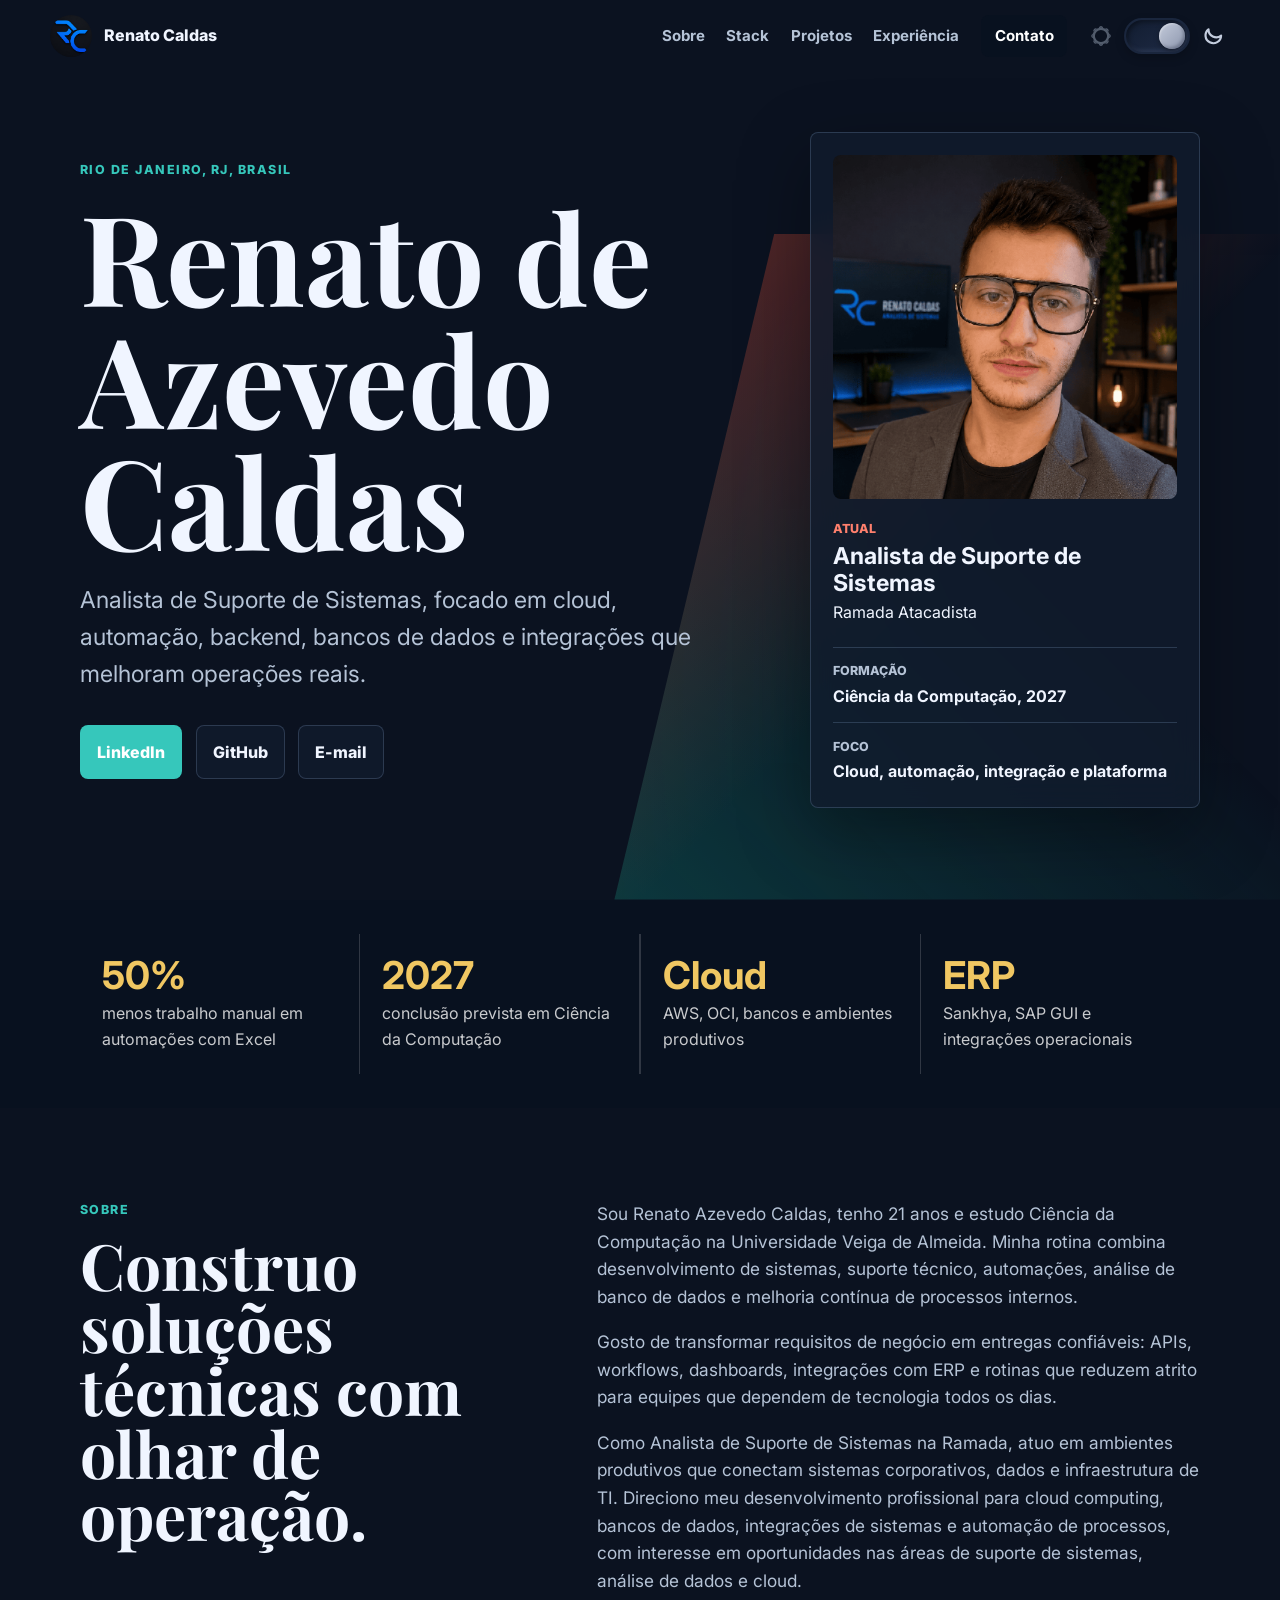
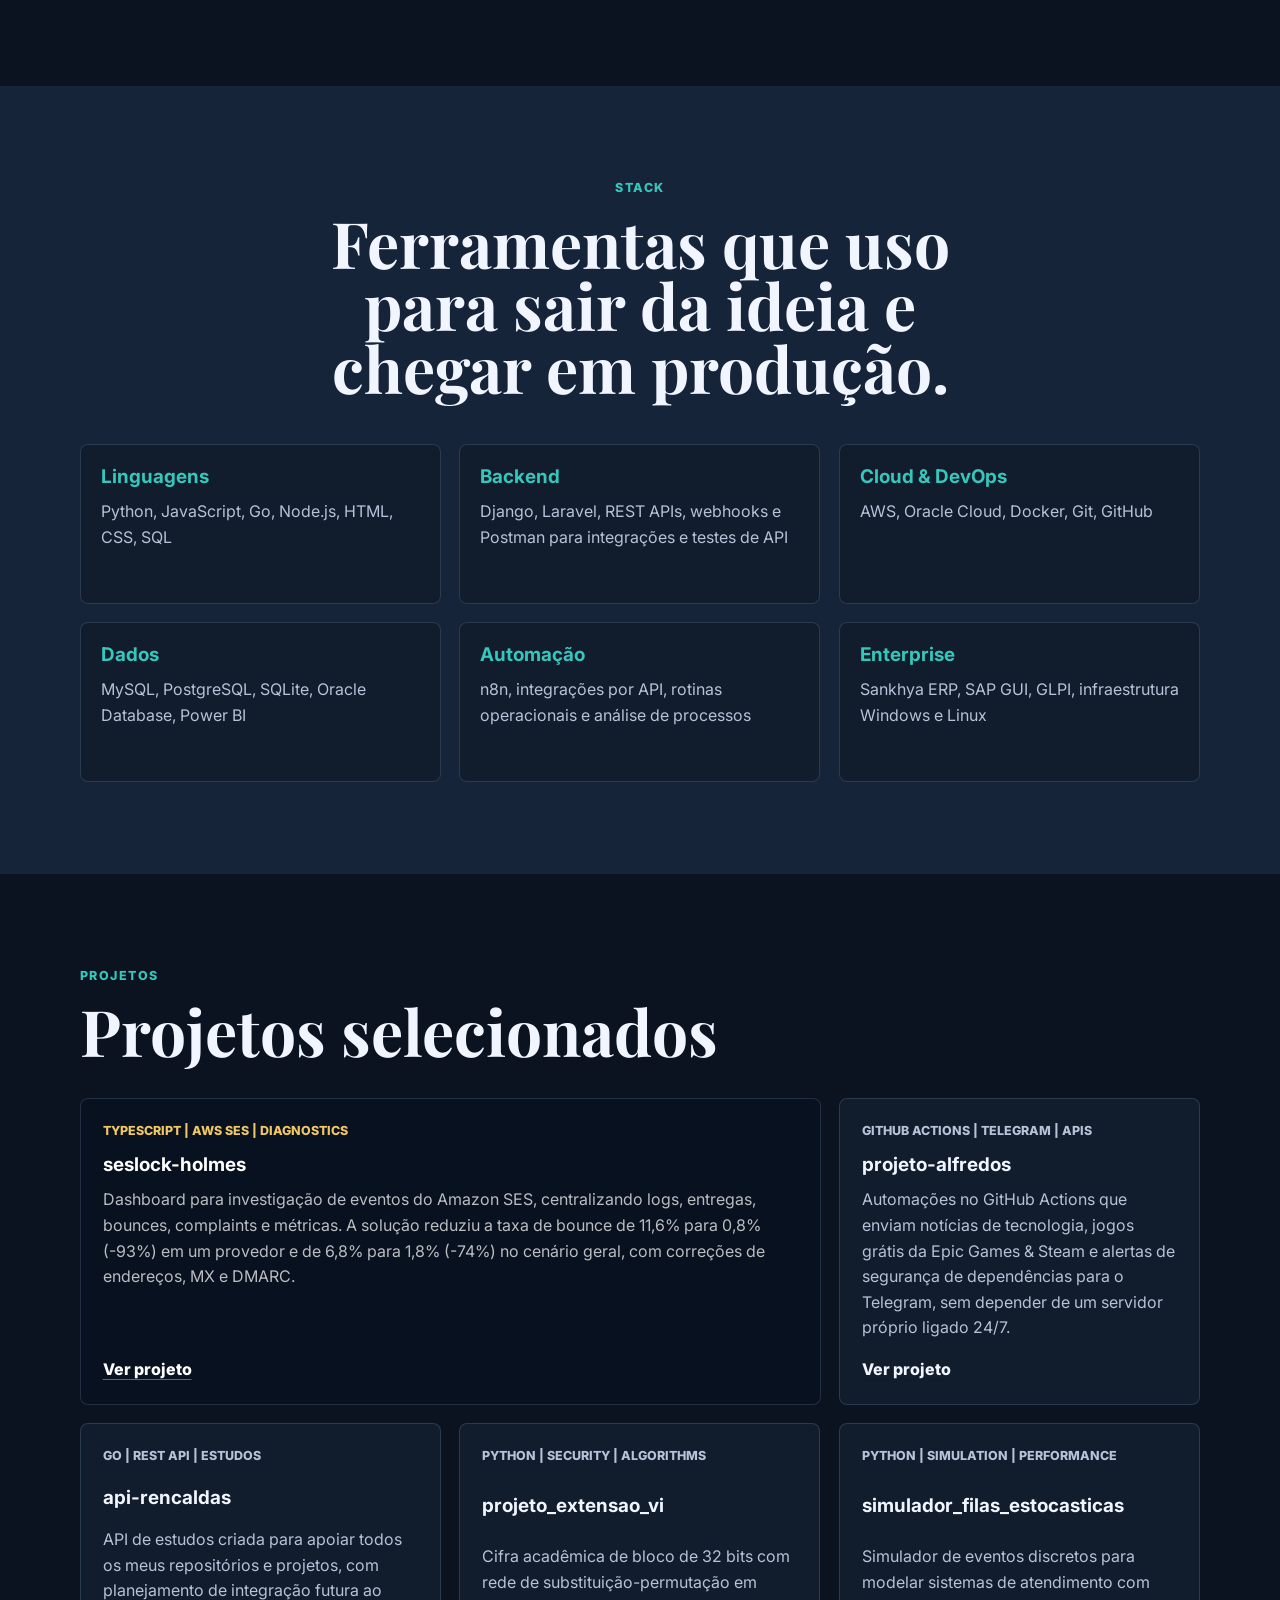
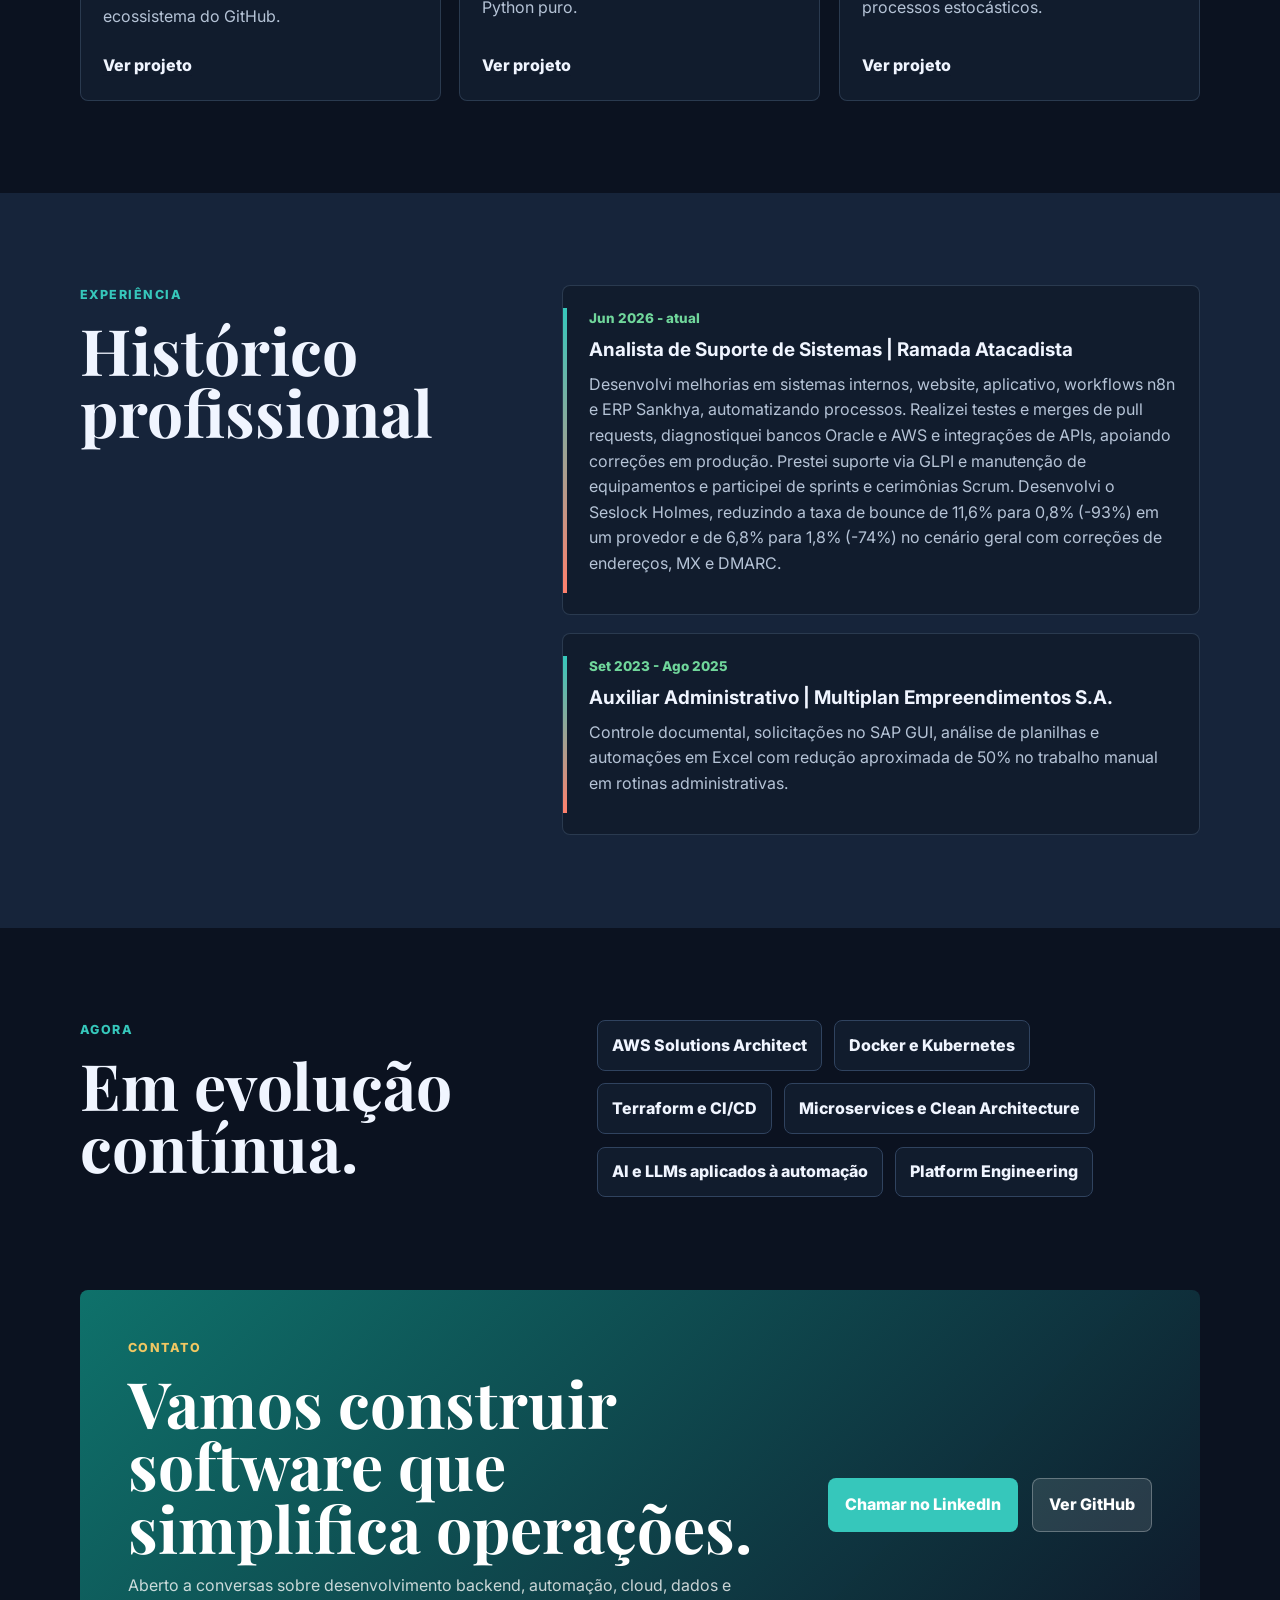
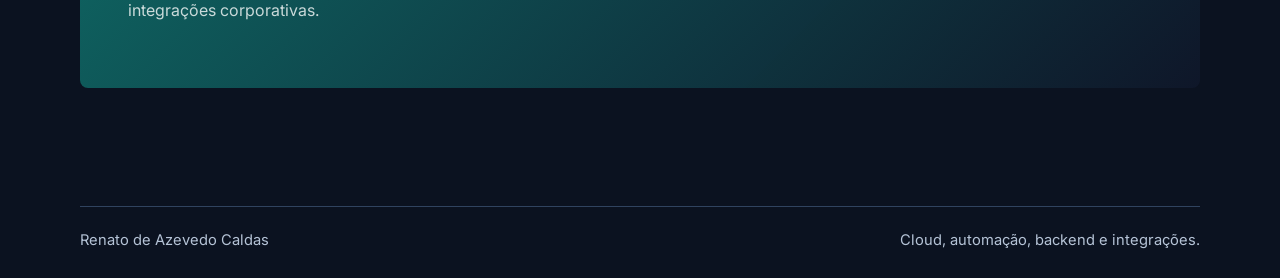
==== commit ff1baec9: "feat: added dark/light theme button and refactored animations" ====
--- a/index.html
+++ b/index.html
@@ -16,6 +16,14 @@
     <meta property="og:type" content="website" />
     <meta property="og:image" content="https://rencaldas.github.io/assets/img/profile-github.png" />
     <title>rencaldas | Portfolio</title>
+    <script>
+      try {
+        const savedTheme = localStorage.getItem("rencaldas-theme");
+        document.documentElement.dataset.theme = savedTheme === "light" ? "light" : "dark";
+      } catch {
+        document.documentElement.dataset.theme = "dark";
+      }
+    </script>
     <link rel="icon" href="assets/img/favicon.ico" sizes="any" />
     <link rel="shortcut icon" href="assets/img/favicon.ico" />
     <link rel="preconnect" href="https://fonts.googleapis.com" />
@@ -24,6 +32,7 @@
       href="https://fonts.googleapis.com/css2?family=Inter:wght@400;500;600;700;800&family=Playfair+Display:wght@700&display=swap"
       rel="stylesheet"
     />
+    <link rel="stylesheet" href="https://unpkg.com/aos@2.3.4/dist/aos.css" />
     <link rel="stylesheet" href="assets/css/styles.css" />
   </head>
   <body>
@@ -35,17 +44,30 @@
           <span class="brand-mark"><img src="assets/img/rencaldas-logo-black.png" alt="" /></span>
           <span>Renato Caldas</span>
         </a>
-        <button class="nav-toggle" type="button" aria-expanded="false" aria-controls="nav-menu" data-nav-toggle>
-          <span></span>
-          <span></span>
-          <span></span>
-        </button>
+        <div class="nav-actions">
         <div class="nav-menu" id="nav-menu" data-nav-menu>
           <a href="#sobre">Sobre</a>
           <a href="#stack">Stack</a>
           <a href="#projetos">Projetos</a>
           <a href="#experiencia">Experiência</a>
           <a class="nav-cta" href="https://www.linkedin.com/in/rencaldas/" target="_blank" rel="noreferrer">Contato</a>
+          </div>
+          <button class="theme-toggle" type="button" data-theme-toggle aria-label="Alternar para tema claro" aria-pressed="true">
+            <span class="theme-icon theme-icon-sun" aria-hidden="true"></span>
+            <span class="theme-toggle-track" aria-hidden="true">
+              <span class="theme-toggle-thumb"></span>
+            </span>
+            <span class="theme-icon theme-icon-moon" aria-hidden="true">
+              <svg viewBox="0 0 24 24" focusable="false">
+                <path d="M20.5 14.4A8.5 8.5 0 0 1 9.6 3.5a8.5 8.5 0 1 0 10.9 10.9Z" />
+              </svg>
+            </span>
+          </button>
+          <button class="nav-toggle" type="button" aria-expanded="false" aria-controls="nav-menu" data-nav-toggle>
+            <span></span>
+            <span></span>
+            <span></span>
+          </button>
         </div>
       </nav>
     </header>
@@ -54,7 +76,7 @@
       <section class="hero section" id="top">
         <div class="hero-bg" aria-hidden="true"></div>
         <div class="container hero-grid">
-          <div class="hero-copy reveal">
+          <div class="hero-copy" data-aos="fade-up">
             <p class="eyebrow">Rio de Janeiro, RJ, Brasil</p>
             <h1>Renato de Azevedo Caldas</h1>
             <p class="hero-lead">
@@ -72,7 +94,7 @@
             </div>
           </div>
 
-          <aside class="profile-panel reveal" aria-label="Resumo profissional">
+          <aside class="profile-panel" data-aos="fade-up" data-aos-delay="120" aria-label="Resumo profissional">
             <div class="portrait-wrap">
               <img src="assets/img/profile-github.png" alt="Foto de perfil de Renato de Azevedo Caldas" />
             </div>
@@ -97,19 +119,19 @@
 
       <section class="section stats-band" aria-label="Destaques">
         <div class="container stats-grid">
-          <article class="stat reveal">
+          <article class="stat" data-aos="fade-up">
             <strong>50%</strong>
             <span>menos trabalho manual em automações com Excel</span>
           </article>
-          <article class="stat reveal">
+          <article class="stat" data-aos="fade-up" data-aos-delay="80">
             <strong>2027</strong>
             <span>conclusão prevista em Ciência da Computação</span>
           </article>
-          <article class="stat reveal">
+          <article class="stat" data-aos="fade-up" data-aos-delay="160">
             <strong>Cloud</strong>
             <span>AWS, OCI, bancos e ambientes produtivos</span>
           </article>
-          <article class="stat reveal">
+          <article class="stat" data-aos="fade-up" data-aos-delay="240">
             <strong>ERP</strong>
             <span>Sankhya, SAP GUI e integrações operacionais</span>
           </article>
@@ -118,11 +140,11 @@
 
       <section class="section" id="sobre">
         <div class="container split">
-          <div class="section-heading reveal">
+          <div class="section-heading" data-aos="fade-up">
             <p class="eyebrow">Sobre</p>
             <h2>Construo soluções técnicas com olhar de operação.</h2>
           </div>
-          <div class="content-stack reveal">
+          <div class="content-stack" data-aos="fade-up" data-aos-delay="100">
             <p>
               Sou Renato Azevedo Caldas, tenho 21 anos e estudo Ciência da Computação na Universidade Veiga de Almeida.
               Minha rotina combina desenvolvimento de sistemas, suporte técnico, automações, análise de banco de dados e
@@ -144,32 +166,32 @@
 
       <section class="section muted" id="stack">
         <div class="container">
-          <div class="section-heading centered reveal">
+          <div class="section-heading centered" data-aos="fade-up">
             <p class="eyebrow">Stack</p>
             <h2>Ferramentas que uso para sair da ideia e chegar em produção.</h2>
           </div>
           <div class="stack-grid">
-            <article class="stack-card reveal">
+            <article class="stack-card" data-aos="fade-up">
               <h3>Linguagens</h3>
               <p>Python, JavaScript, Go, Node.js, HTML, CSS, SQL</p>
             </article>
-            <article class="stack-card reveal">
+            <article class="stack-card" data-aos="fade-up" data-aos-delay="80">
               <h3>Backend</h3>
               <p>Django, Laravel, REST APIs, webhooks e Postman para integrações e testes de API</p>
             </article>
-            <article class="stack-card reveal">
+            <article class="stack-card" data-aos="fade-up" data-aos-delay="160">
               <h3>Cloud & DevOps</h3>
               <p>AWS, Oracle Cloud, Docker, Git, GitHub</p>
             </article>
-            <article class="stack-card reveal">
+            <article class="stack-card" data-aos="fade-up" data-aos-delay="240">
               <h3>Dados</h3>
               <p>MySQL, PostgreSQL, SQLite, Oracle Database, Power BI</p>
             </article>
-            <article class="stack-card reveal">
+            <article class="stack-card" data-aos="fade-up" data-aos-delay="320">
               <h3>Automação</h3>
               <p>n8n, integrações por API, rotinas operacionais e análise de processos</p>
             </article>
-            <article class="stack-card reveal">
+            <article class="stack-card" data-aos="fade-up" data-aos-delay="400">
               <h3>Enterprise</h3>
               <p>Sankhya ERP, SAP GUI, GLPI, infraestrutura Windows e Linux</p>
             </article>
@@ -179,12 +201,12 @@
 
       <section class="section" id="projetos">
         <div class="container">
-          <div class="section-heading reveal">
+          <div class="section-heading" data-aos="fade-up">
             <p class="eyebrow">Projetos</p>
             <h2>Projetos selecionados</h2>
           </div>
           <div class="project-grid">
-            <article class="project-card featured reveal">
+            <article class="project-card featured" data-aos="fade-up">
               <div>
                 <p class="project-type">TypeScript | AWS SES | Diagnostics</p>
                 <h3>seslock-holmes</h3>
@@ -196,7 +218,7 @@
               </div>
               <a href="https://github.com/rencaldas/seslock-holmes" target="_blank" rel="noreferrer">Ver projeto</a>
             </article>
-            <article class="project-card reveal">
+            <article class="project-card" data-aos="fade-up" data-aos-delay="100">
               <p class="project-type">GitHub Actions | Telegram | APIs</p>
               <h3>projeto-alfredos</h3>
               <p>
@@ -205,7 +227,7 @@
               </p>
               <a href="https://github.com/rencaldas/projeto-alfredos" target="_blank" rel="noreferrer">Ver projeto</a>
             </article>
-            <article class="project-card reveal">
+            <article class="project-card" data-aos="fade-up" data-aos-delay="200">
               <p class="project-type">Go | REST API | Estudos</p>
               <h3>api-rencaldas</h3>
               <p>
@@ -214,13 +236,13 @@
               </p>
               <a href="https://github.com/rencaldas/api-rencaldas" target="_blank" rel="noreferrer">Ver projeto</a>
             </article>
-            <article class="project-card reveal">
+            <article class="project-card" data-aos="fade-up" data-aos-delay="300">
               <p class="project-type">Python | Security | Algorithms</p>
               <h3>projeto_extensao_vi</h3>
               <p>Cifra acadêmica de bloco de 32 bits com rede de substituição-permutação em Python puro.</p>
               <a href="https://github.com/rencaldas/projeto_extensao_vi" target="_blank" rel="noreferrer">Ver projeto</a>
             </article>
-            <article class="project-card reveal">
+            <article class="project-card" data-aos="fade-up" data-aos-delay="400">
               <p class="project-type">Python | Simulation | Performance</p>
               <h3>simulador_filas_estocasticas</h3>
               <p>Simulador de eventos discretos para modelar sistemas de atendimento com processos estocásticos.</p>
@@ -234,12 +256,12 @@
 
       <section class="section muted" id="experiencia">
         <div class="container timeline-layout">
-          <div class="section-heading reveal">
+          <div class="section-heading" data-aos="fade-up">
             <p class="eyebrow">Experiência</p>
             <h2>Histórico profissional</h2>
           </div>
           <div class="timeline">
-            <article class="timeline-item reveal">
+            <article class="timeline-item" data-aos="fade-up">
               <span class="timeline-date">Jun 2026 - atual</span>
               <h3>Analista de Suporte de Sistemas | Ramada Atacadista</h3>
               <p>
@@ -250,7 +272,7 @@
                 (-93%) em um provedor e de 6,8% para 1,8% (-74%) no cenário geral com correções de endereços, MX e DMARC.
               </p>
             </article>
-            <article class="timeline-item reveal">
+            <article class="timeline-item" data-aos="fade-up" data-aos-delay="140">
               <span class="timeline-date">Set 2023 - Ago 2025</span>
               <h3>Auxiliar Administrativo | Multiplan Empreendimentos S.A.</h3>
               <p>
@@ -264,11 +286,11 @@
 
       <section class="section">
         <div class="container split">
-          <div class="section-heading reveal">
+          <div class="section-heading" data-aos="fade-up">
             <p class="eyebrow">Agora</p>
             <h2>Em evolução contínua.</h2>
           </div>
-          <div class="focus-grid reveal">
+          <div class="focus-grid" data-aos="fade-up" data-aos-delay="100">
             <span>AWS Solutions Architect</span>
             <span>Docker e Kubernetes</span>
             <span>Terraform e CI/CD</span>
@@ -280,7 +302,7 @@
       </section>
 
       <section class="section contact-section">
-        <div class="container contact-panel reveal">
+        <div class="container contact-panel" data-aos="fade-up">
           <div>
             <p class="eyebrow">Contato</p>
             <h2>Vamos construir software que simplifica operações.</h2>
@@ -307,6 +329,15 @@
       </div>
     </footer>
 
+    <script src="https://unpkg.com/aos@2.3.4/dist/aos.js"></script>
+    <script>
+      AOS.init({
+        duration: 900,
+        easing: "ease-out",
+        once: true,
+        offset: 90,
+      });
+    </script>
     <script src="assets/js/script.js"></script>
   </body>
 </html>
--- a/assets/css/styles.css
+++ b/assets/css/styles.css
@@ -10,7 +10,37 @@
   --green: #1d6b45;
   --coral: #cf4b37;
   --shadow: 0 22px 60px rgba(15, 23, 42, 0.14);
+  --header-bg: rgba(247, 245, 239, 0.88);
+  --hero-wash: rgba(247, 245, 239, 0.92);
+  --hero-wash-end: rgba(247, 245, 239, 0.76);
+  --secondary-bg: rgba(255, 255, 255, 0.72);
+  --panel-bg: rgba(255, 255, 255, 0.74);
+  --panel-border: rgba(255, 255, 255, 0.64);
+  --card-border: rgba(15, 23, 42, 0.1);
+  --soft-line: rgba(15, 23, 42, 0.12);
   --radius: 8px;
+}
+
+:root[data-theme="dark"] {
+  --bg: #0b1220;
+  --surface: #111c2d;
+  --surface-strong: #16243a;
+  --ink: #f0f5ff;
+  --muted: #b5c3d6;
+  --line: #30435f;
+  --navy: #08111f;
+  --teal: #36c7bb;
+  --green: #70d69b;
+  --coral: #ff806d;
+  --shadow: 0 24px 70px rgba(0, 0, 0, 0.34);
+  --header-bg: rgba(11, 18, 32, 0.86);
+  --hero-wash: rgba(11, 18, 32, 0.88);
+  --hero-wash-end: rgba(11, 18, 32, 0.71);
+  --secondary-bg: rgba(17, 28, 45, 0.78);
+  --panel-bg: rgba(17, 28, 45, 0.8);
+  --panel-border: rgba(174, 210, 255, 0.18);
+  --card-border: rgba(174, 210, 255, 0.16);
+  --soft-line: rgba(174, 210, 255, 0.18);
 }
 
 * {
@@ -27,6 +57,7 @@
   color: var(--ink);
   font-family: Inter, system-ui, -apple-system, BlinkMacSystemFont, "Segoe UI", sans-serif;
   line-height: 1.6;
+  transition: background 350ms ease, color 350ms ease;
 }
 
 body.nav-open {
@@ -75,7 +106,7 @@
 }
 
 .site-header.is-scrolled {
-  background: rgba(247, 245, 239, 0.88);
+  background: var(--header-bg);
   box-shadow: 0 1px 0 rgba(15, 23, 42, 0.08);
   backdrop-filter: blur(18px);
 }
@@ -91,6 +122,7 @@
 
 .brand,
 .nav-menu,
+.nav-actions,
 .hero-actions,
 .contact-actions {
   display: flex;
@@ -125,6 +157,152 @@
   font-weight: 700;
 }
 
+.nav-actions {
+  gap: 1rem;
+}
+
+.theme-toggle {
+  display: inline-flex;
+  align-items: center;
+  justify-content: center;
+  gap: 0.75rem;
+  min-width: 132px;
+  min-height: 46px;
+  padding: 0.35rem 0.4rem;
+  border: 0;
+  border-radius: 999px;
+  background: transparent;
+  color: var(--muted);
+  box-shadow: none;
+  cursor: pointer;
+  transition: color 220ms ease, transform 220ms ease;
+}
+
+.theme-toggle:focus-visible,
+.nav-toggle:focus-visible {
+  outline: 3px solid rgba(54, 199, 187, 0.5);
+  outline-offset: 3px;
+}
+
+.theme-toggle-track {
+  --theme-thumb-travel: 30px;
+  position: relative;
+  width: 66px;
+  height: 36px;
+  border: 2px solid #1a263d;
+  overflow: hidden;
+  border-radius: 999px;
+  background: linear-gradient(145deg, #121d31, #1f2b45);
+  box-shadow: inset 2px 2px 5px rgba(0, 0, 0, 0.42), inset -2px -2px 4px rgba(132, 157, 203, 0.18), 0 4px 10px rgba(0, 0, 0, 0.2);
+  transition: background 350ms ease, border-color 350ms ease, box-shadow 350ms ease;
+}
+
+.theme-toggle-track::after {
+  position: absolute;
+  inset: 0;
+  content: "";
+  background: linear-gradient(105deg, transparent 28%, rgba(255, 255, 255, 0.34) 48%, transparent 68%);
+  opacity: 0;
+  pointer-events: none;
+  transform: translateX(-120%);
+}
+
+.theme-toggle-thumb {
+  position: absolute;
+  top: 3px;
+  left: 3px;
+  width: 26px;
+  height: 26px;
+  border-radius: 50%;
+  background: linear-gradient(135deg, #c3cada, #8c96ad);
+  box-shadow: 1px 2px 6px rgba(0, 0, 0, 0.48), inset 1px 1px 2px rgba(255, 255, 255, 0.38), inset -2px -2px 3px rgba(42, 52, 74, 0.35);
+  transform: translateX(var(--theme-thumb-travel));
+  will-change: transform;
+  transition: transform 420ms cubic-bezier(0.34, 1.56, 0.64, 1), background 350ms ease, box-shadow 350ms ease;
+}
+
+.theme-toggle-thumb::after {
+  position: absolute;
+  inset: -5px;
+  border: 1px solid rgba(210, 229, 255, 0.75);
+  border-radius: inherit;
+  content: "";
+  opacity: 0;
+  transform: scale(0.7);
+}
+
+.theme-toggle.is-switching .theme-toggle-track::after {
+  animation: theme-track-sweep 520ms ease-out;
+}
+
+.theme-toggle.is-switching .theme-toggle-thumb::after {
+  animation: theme-thumb-pulse 480ms cubic-bezier(0.22, 1, 0.36, 1);
+}
+
+.theme-toggle.is-switching .theme-icon {
+  transition-duration: 460ms;
+}
+
+@keyframes theme-track-sweep {
+  0% { opacity: 0; transform: translateX(-120%); }
+  24% { opacity: 0.72; }
+  100% { opacity: 0; transform: translateX(120%); }
+}
+
+@keyframes theme-thumb-pulse {
+  0% { opacity: 0; transform: scale(0.7); }
+  38% { opacity: 0.85; }
+  100% { opacity: 0; transform: scale(1.35); }
+}
+
+.theme-icon {
+  position: relative;
+  display: inline-block;
+  width: 22px;
+  height: 22px;
+  opacity: 0.55;
+  transition: color 220ms ease, opacity 220ms ease, transform 420ms cubic-bezier(0.34, 1.56, 0.64, 1);
+}
+
+.theme-icon-sun {
+  border-radius: 50%;
+  border: 3px solid currentColor;
+  box-shadow: 0 -10px 0 -8px currentColor, 0 10px 0 -8px currentColor, 10px 0 0 -8px currentColor, -10px 0 0 -8px currentColor, 7px 7px 0 -8px currentColor, -7px -7px 0 -8px currentColor, 7px -7px 0 -8px currentColor, -7px 7px 0 -8px currentColor;
+  transform: rotate(-45deg) scale(0.86);
+}
+
+.theme-icon-moon {
+  transform: rotate(-18deg) scale(0.9);
+}
+
+.theme-icon-moon svg {
+  display: block;
+  width: 100%;
+  height: 100%;
+  fill: none;
+  stroke: currentColor;
+  stroke-linecap: round;
+  stroke-linejoin: round;
+  stroke-width: 2.4;
+}
+
+:root[data-theme="light"] .theme-toggle-track {
+  border-color: #bdc4d0;
+  background: linear-gradient(145deg, #c8ced9, #e3e7ee);
+  box-shadow: inset 2px 2px 5px rgba(103, 113, 131, 0.22), inset -2px -2px 4px rgba(255, 255, 255, 0.9), 0 4px 10px rgba(37, 46, 62, 0.14);
+}
+
+:root[data-theme="light"] .theme-toggle-thumb {
+  background: linear-gradient(135deg, #ffffff, #e9edf3);
+  box-shadow: 1px 2px 6px rgba(37, 46, 62, 0.24), inset 1px 1px 2px #fff;
+  transform: translateX(0);
+}
+
+:root[data-theme="light"] .theme-icon-sun { color: #8a94a5; opacity: 1; transform: rotate(0) scale(1); }
+:root[data-theme="light"] .theme-icon-moon { opacity: 0.44; transform: rotate(-18deg) scale(0.82); }
+:root[data-theme="dark"] .theme-icon-moon { color: #c3ccdd; opacity: 1; transform: rotate(-18deg) scale(1); }
+:root[data-theme="dark"] .theme-icon-sun { opacity: 0.42; transform: rotate(-45deg) scale(0.76); }
+
 .nav-menu a {
   text-decoration: none;
 }
@@ -168,7 +346,7 @@
   position: absolute;
   inset: 0;
   background:
-    linear-gradient(120deg, rgba(247, 245, 239, 0.93), rgba(247, 245, 239, 0.78)),
+    linear-gradient(120deg, var(--hero-wash), var(--hero-wash-end)),
     url("https://images.unsplash.com/photo-1497366754035-f200968a6e72?auto=format&fit=crop&w=1800&q=80") center/cover;
   z-index: -2;
 }
@@ -240,7 +418,7 @@
 
 .hero-lead {
   max-width: 660px;
-  color: #2c3a46;
+  color: var(--muted);
   font-size: clamp(1.1rem, 2.1vw, 1.45rem);
 }
 
@@ -275,8 +453,8 @@
 }
 
 .button.secondary {
-  border-color: rgba(15, 23, 42, 0.18);
-  background: rgba(255, 255, 255, 0.72);
+  border-color: var(--soft-line);
+  background: var(--secondary-bg);
 }
 
 .button.light {
@@ -287,9 +465,9 @@
 
 .profile-panel {
   padding: 22px;
-  border: 1px solid rgba(255, 255, 255, 0.64);
+  border: 1px solid var(--panel-border);
   border-radius: var(--radius);
-  background: rgba(255, 255, 255, 0.74);
+  background: var(--panel-bg);
   box-shadow: var(--shadow);
   backdrop-filter: blur(16px);
 }
@@ -331,7 +509,7 @@
 
 .quick-facts div {
   padding-top: 0.85rem;
-  border-top: 1px solid rgba(15, 23, 42, 0.12);
+  border-top: 1px solid var(--soft-line);
 }
 
 dt {
@@ -396,7 +574,7 @@
 .content-stack {
   display: grid;
   gap: 1.1rem;
-  color: #344452;
+  color: var(--muted);
   font-size: 1.08rem;
 }
 
@@ -418,7 +596,7 @@
 .stack-card,
 .project-card,
 .timeline-item {
-  border: 1px solid rgba(15, 23, 42, 0.1);
+  border: 1px solid var(--card-border);
   border-radius: var(--radius);
   background: var(--surface);
 }
@@ -579,15 +757,18 @@
   font-size: 0.92rem;
 }
 
-.reveal {
+[data-aos="fade-up"] {
   opacity: 0;
-  transform: translateY(18px);
-  transition: opacity 550ms ease, transform 550ms ease;
-}
-
-.reveal.is-visible {
+  transform: translate3d(0, 42px, 0);
+  transition-property: opacity, transform;
+  transition-duration: 900ms;
+  transition-timing-function: cubic-bezier(0.22, 1, 0.36, 1);
+  will-change: opacity, transform;
+}
+
+[data-aos="fade-up"].aos-animate {
   opacity: 1;
-  transform: translateY(0);
+  transform: translate3d(0, 0, 0);
 }
 
 @media (prefers-reduced-motion: reduce) {
@@ -598,6 +779,13 @@
     transition-duration: 0.01ms !important;
     animation-duration: 0.01ms !important;
   }
+
+  /* O reveal foi solicitado explicitamente e mantém sua duração mesmo nessa preferência. */
+  [data-aos="fade-up"],
+  [data-aos="fade-up"].aos-animate {
+    transition-duration: 900ms !important;
+    transition-timing-function: cubic-bezier(0.22, 1, 0.36, 1) !important;
+  }
 }
 
 @media (max-width: 920px) {
@@ -650,9 +838,9 @@
     display: grid;
     gap: 0;
     padding: 0.65rem;
-    border: 1px solid rgba(15, 23, 42, 0.12);
+    border: 1px solid var(--soft-line);
     border-radius: var(--radius);
-    background: rgba(255, 255, 255, 0.96);
+    background: var(--surface);
     box-shadow: var(--shadow);
     transform: translateY(-16px);
     opacity: 0;
@@ -669,6 +857,27 @@
     padding: 0.85rem;
   }
 
+  .theme-toggle {
+    min-width: 112px;
+    gap: 0.55rem;
+  }
+
+  .theme-toggle-track {
+    --theme-thumb-travel: 26px;
+    width: 58px;
+    height: 34px;
+  }
+
+  .theme-toggle-thumb {
+    width: 24px;
+    height: 24px;
+    transform: translateX(var(--theme-thumb-travel));
+  }
+
+  :root[data-theme="light"] .theme-toggle-thumb {
+    transform: translateX(0);
+  }
+
   .hero {
     padding-top: 110px;
   }
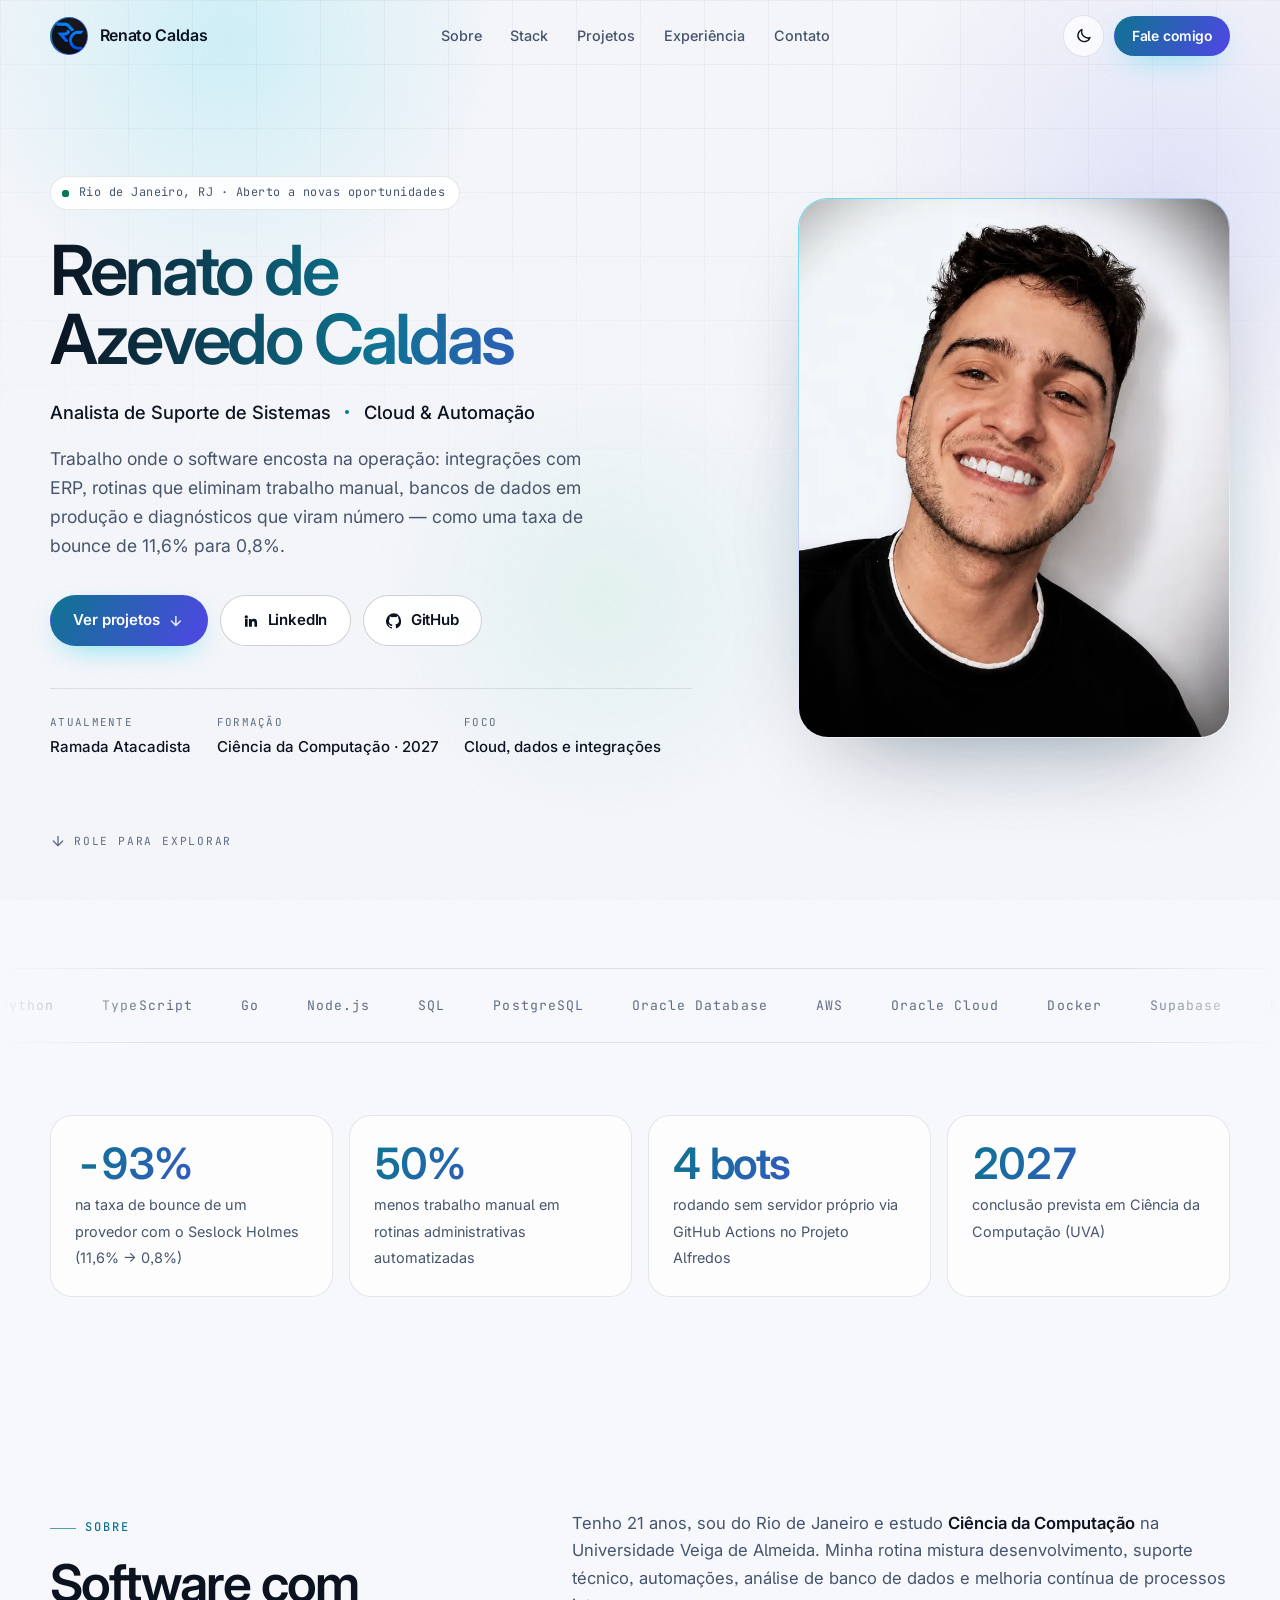
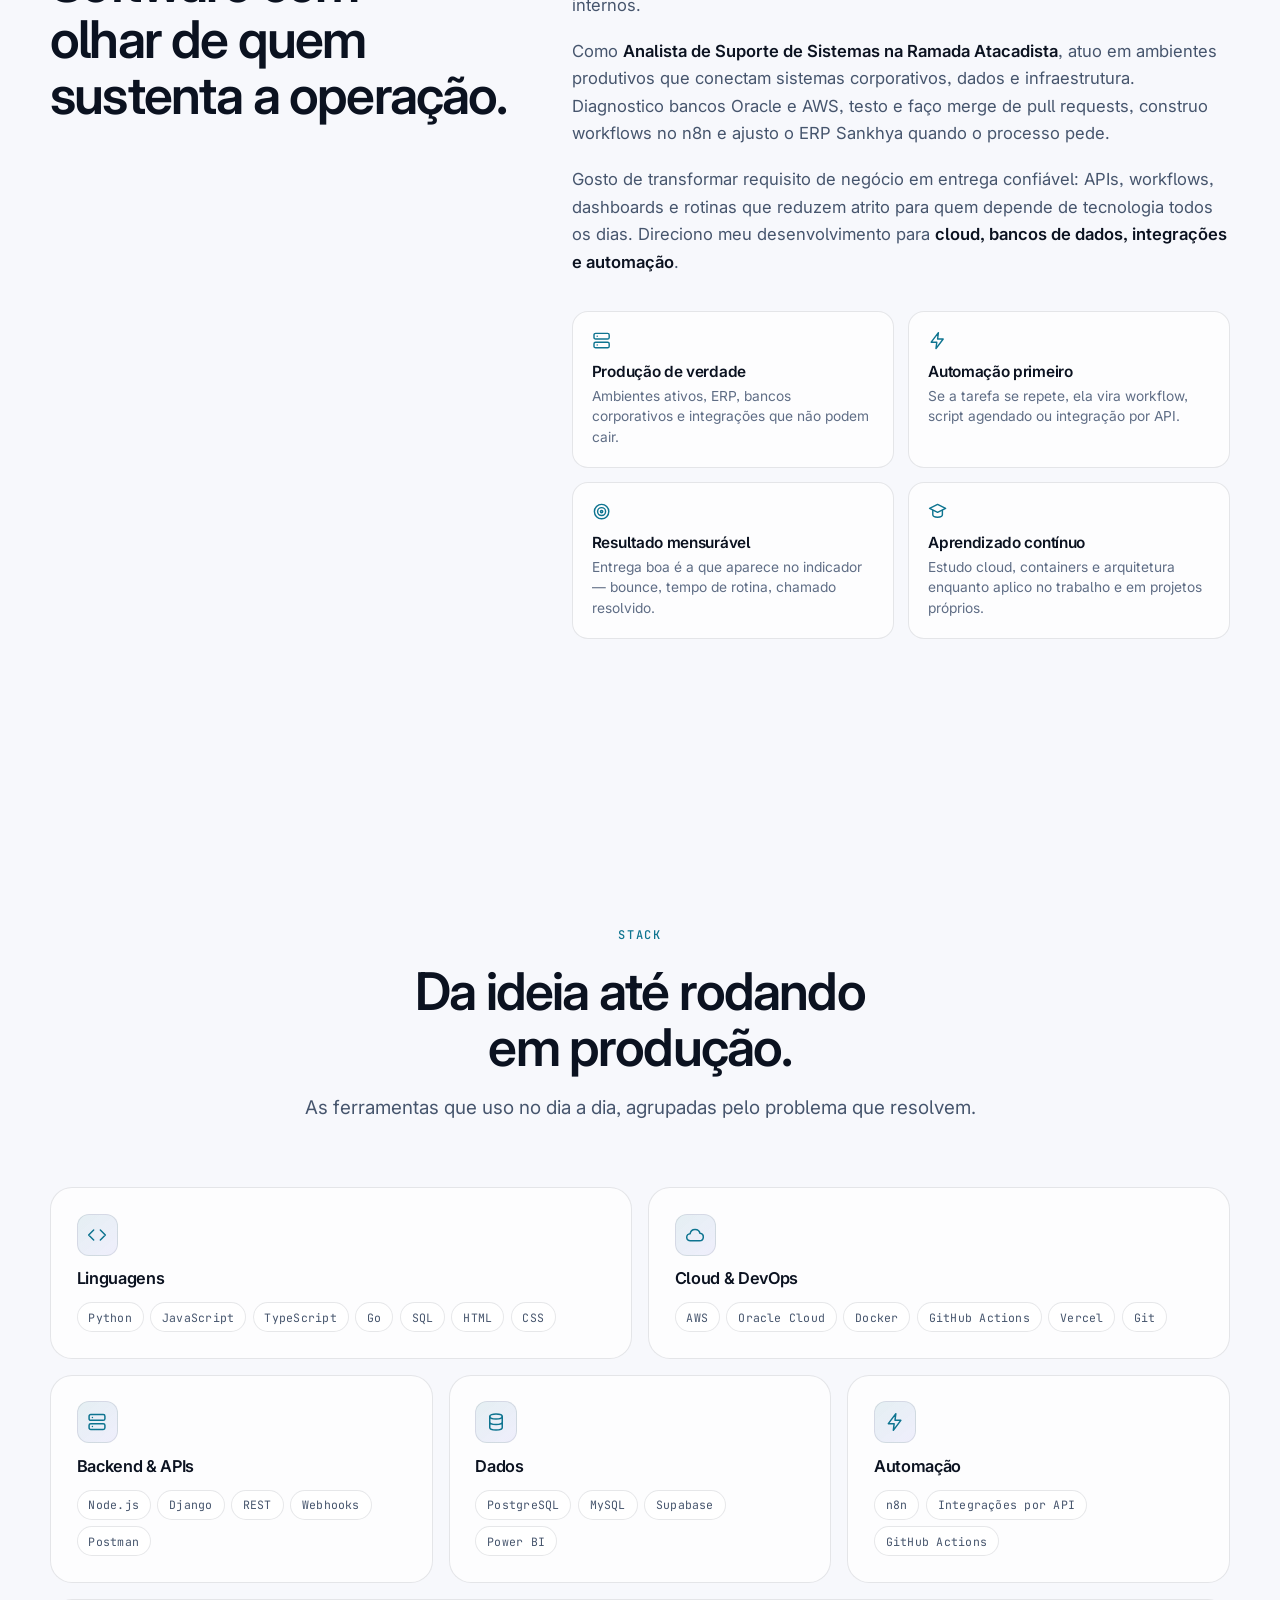
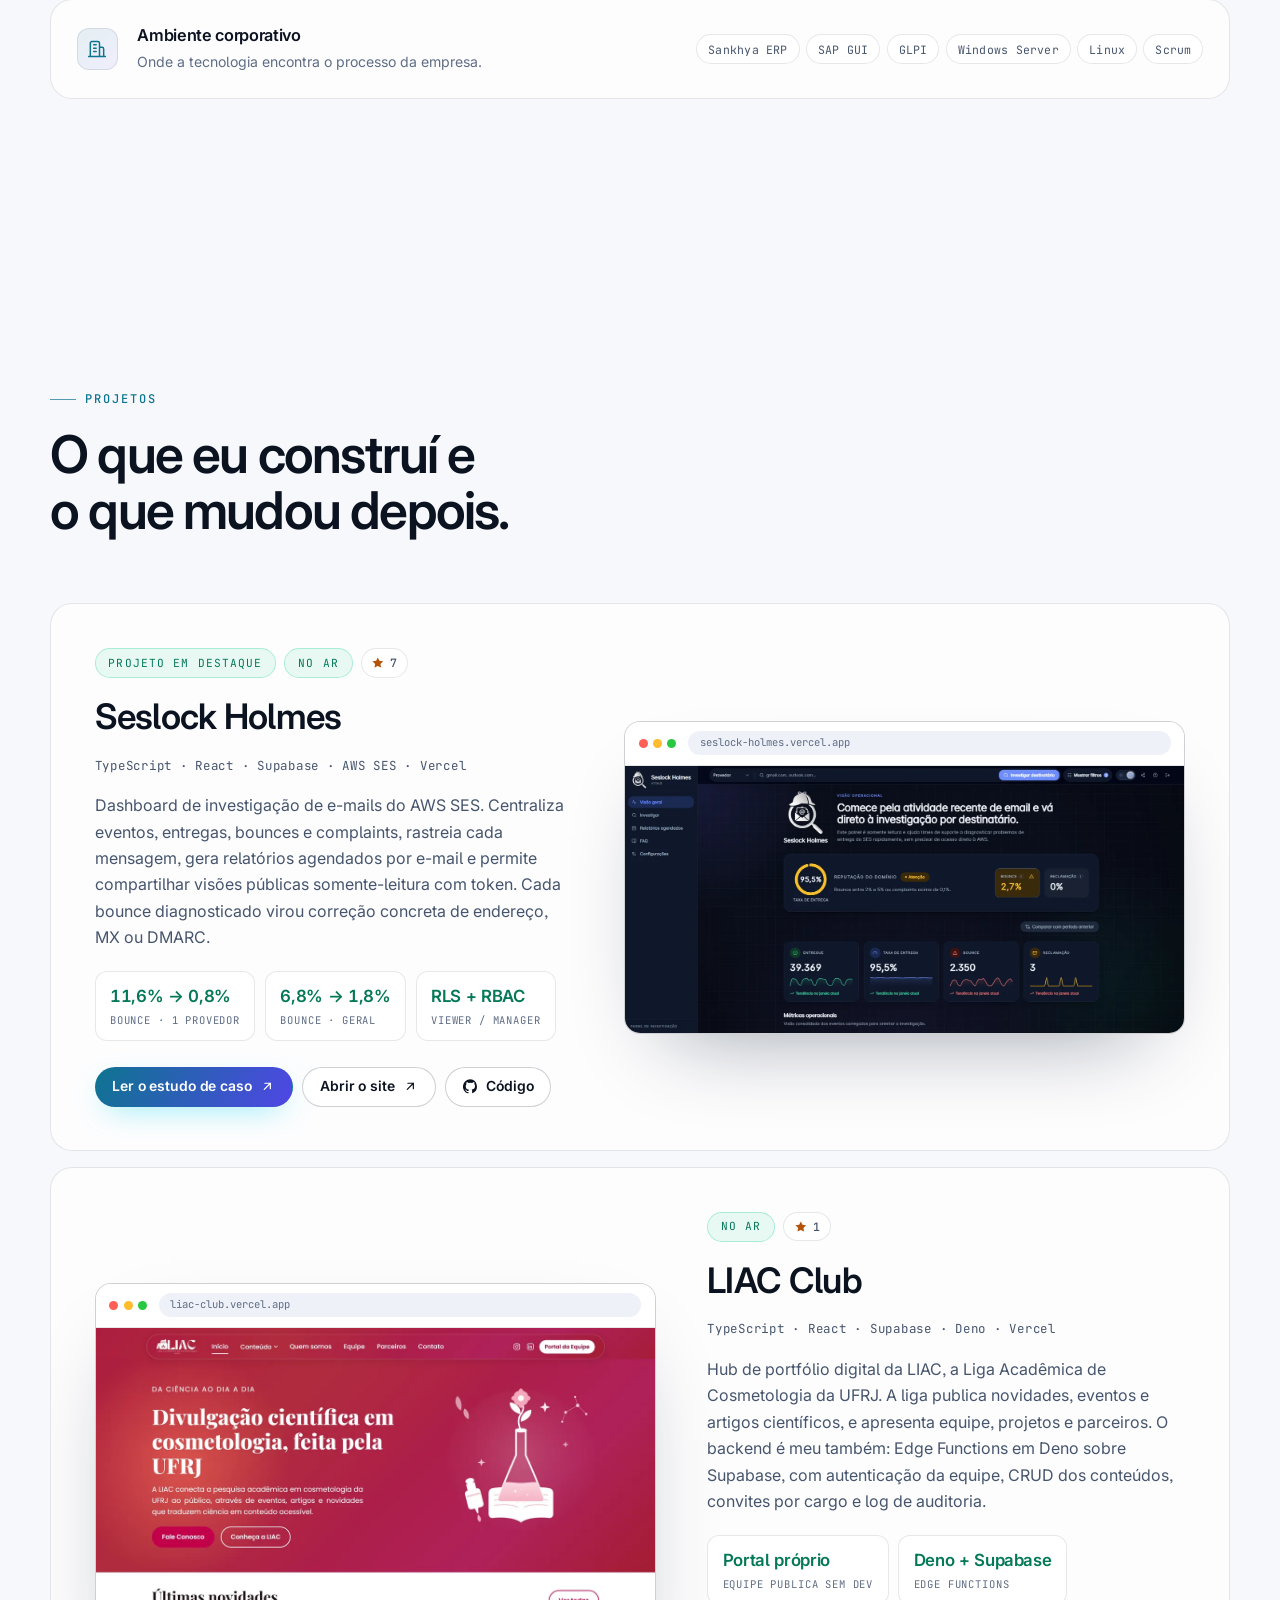
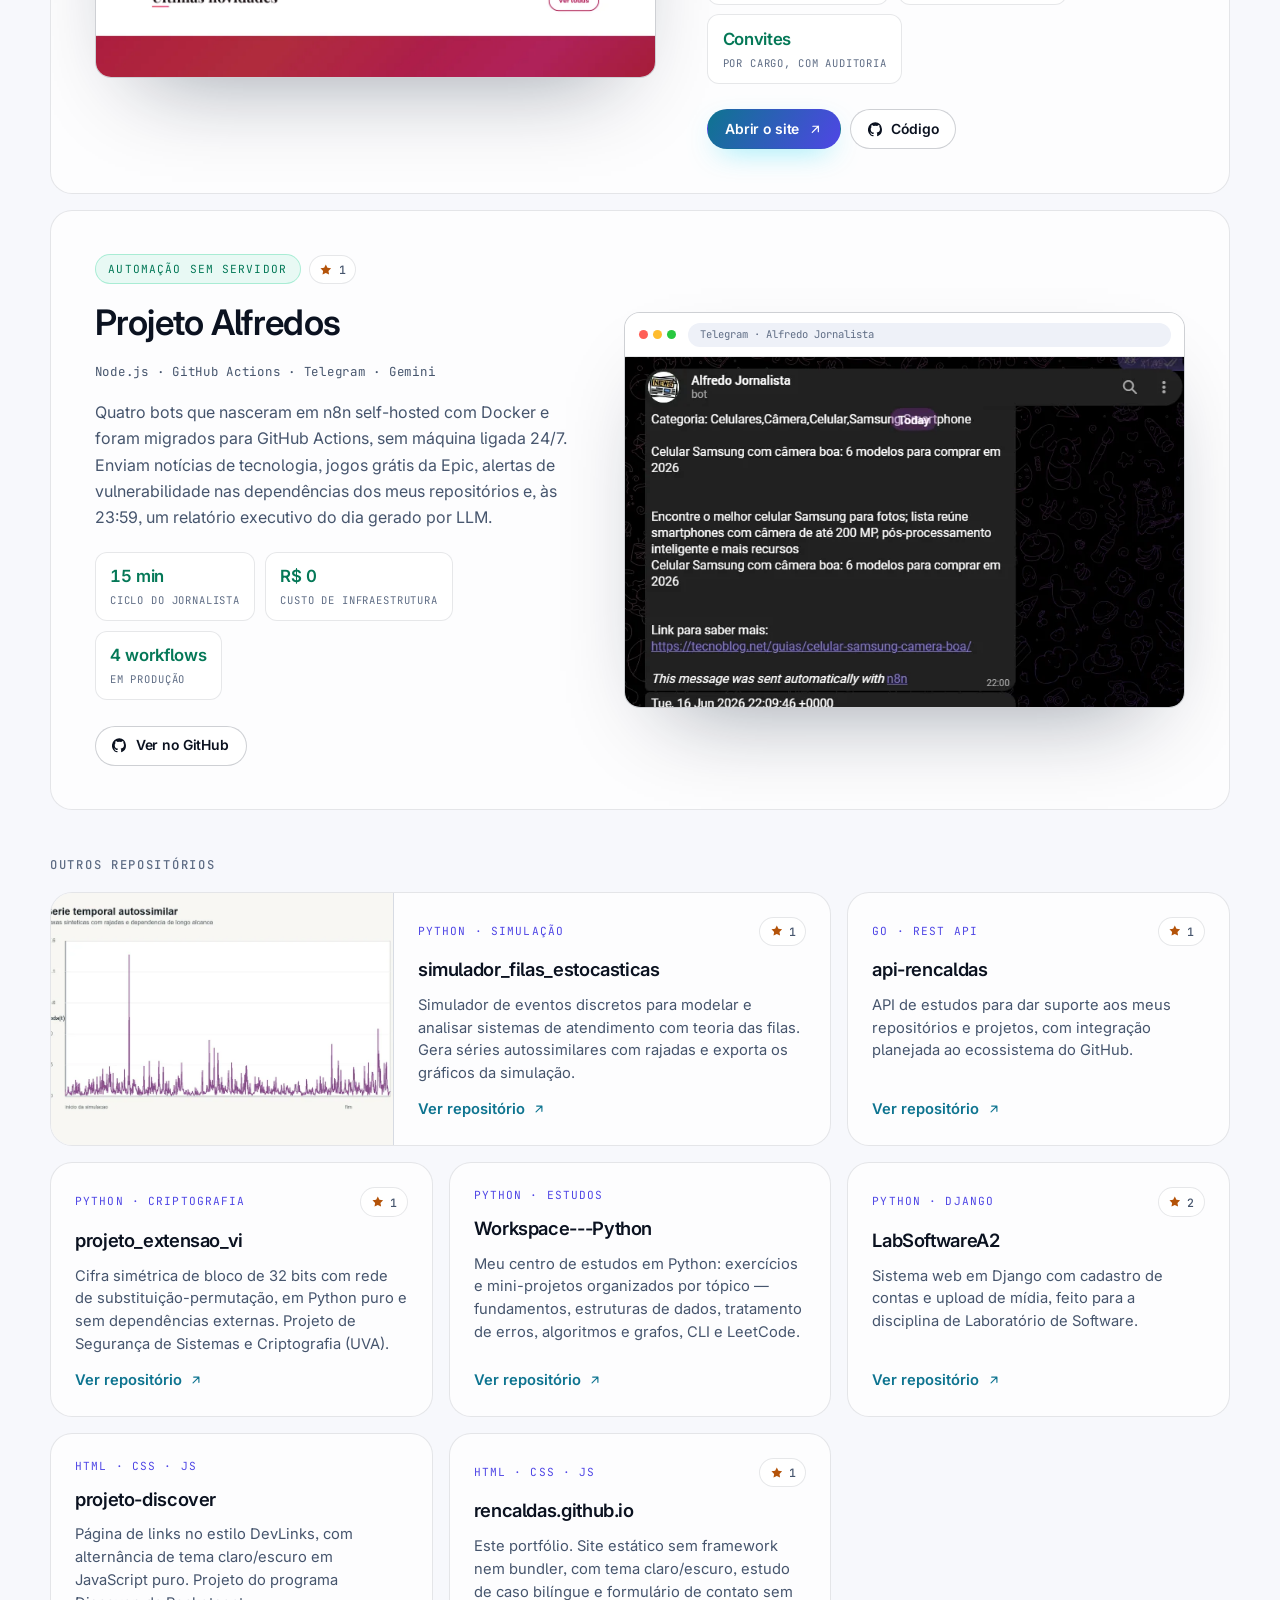
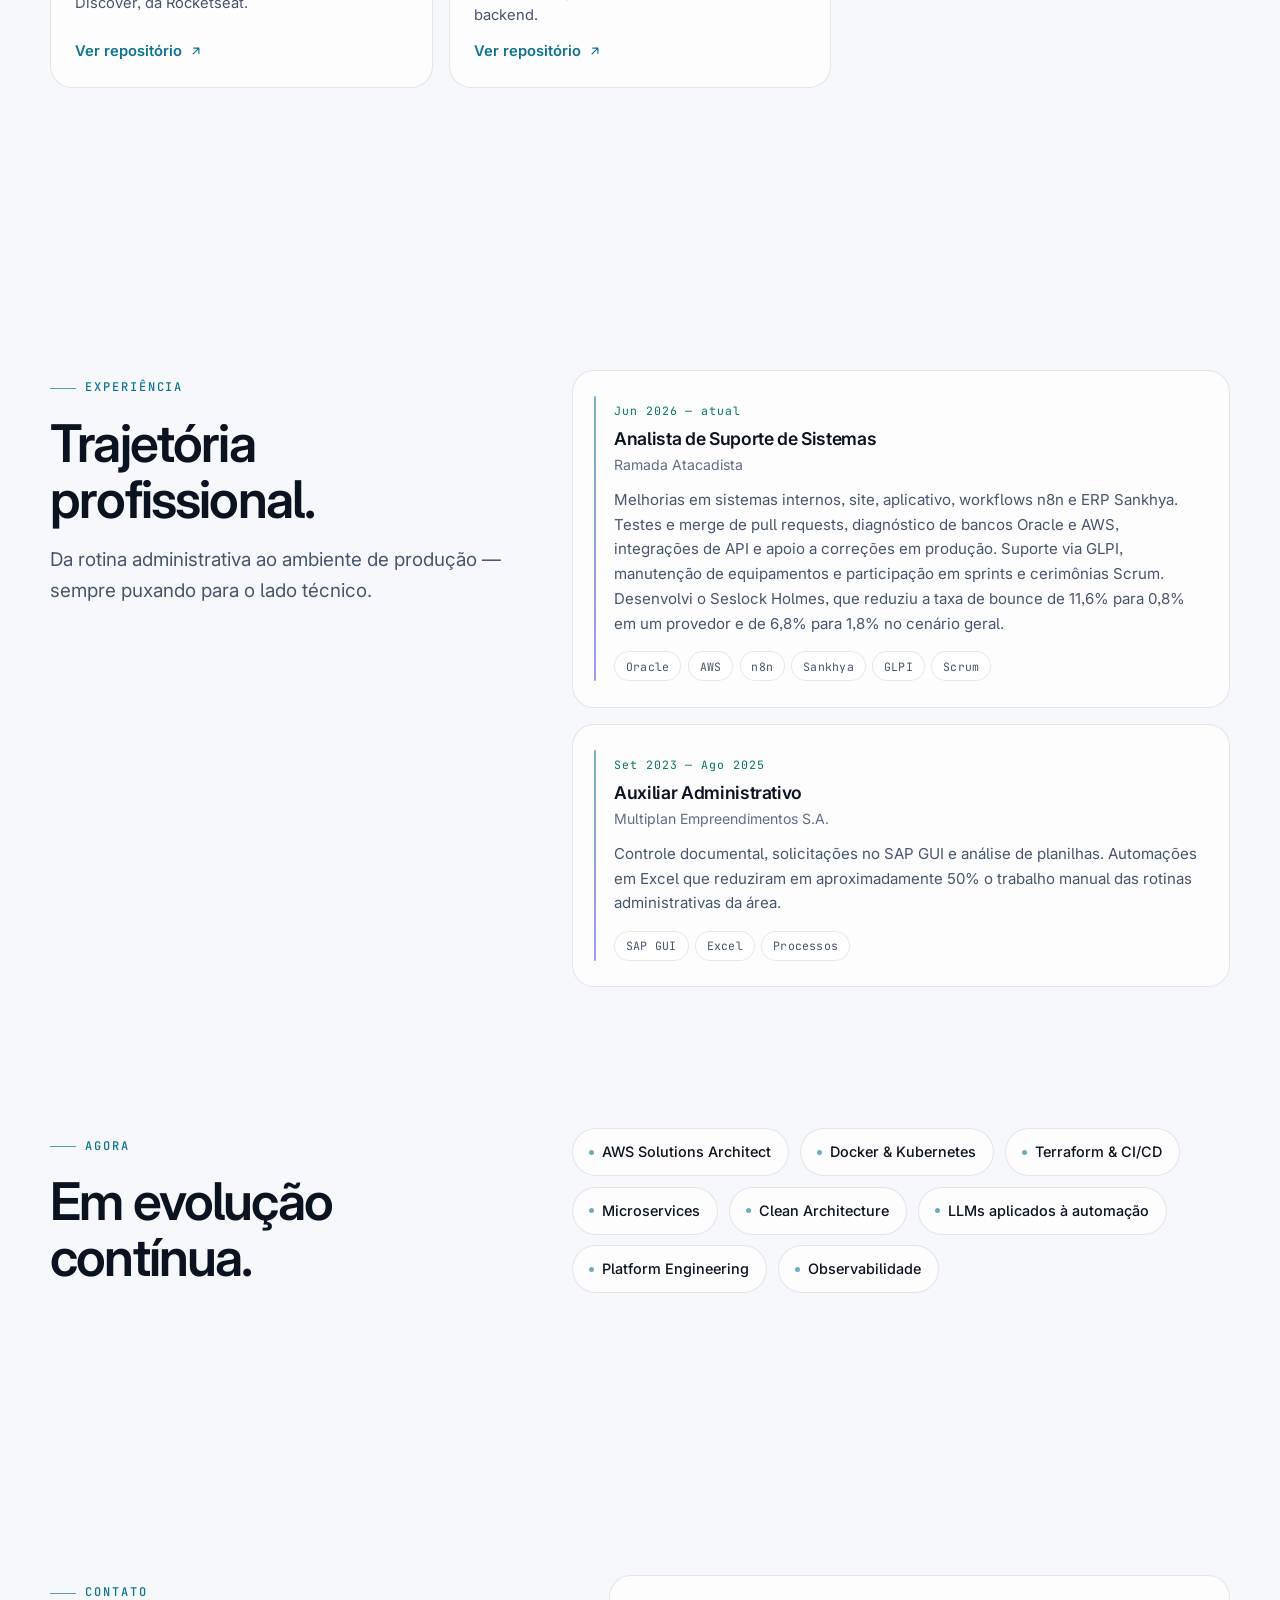
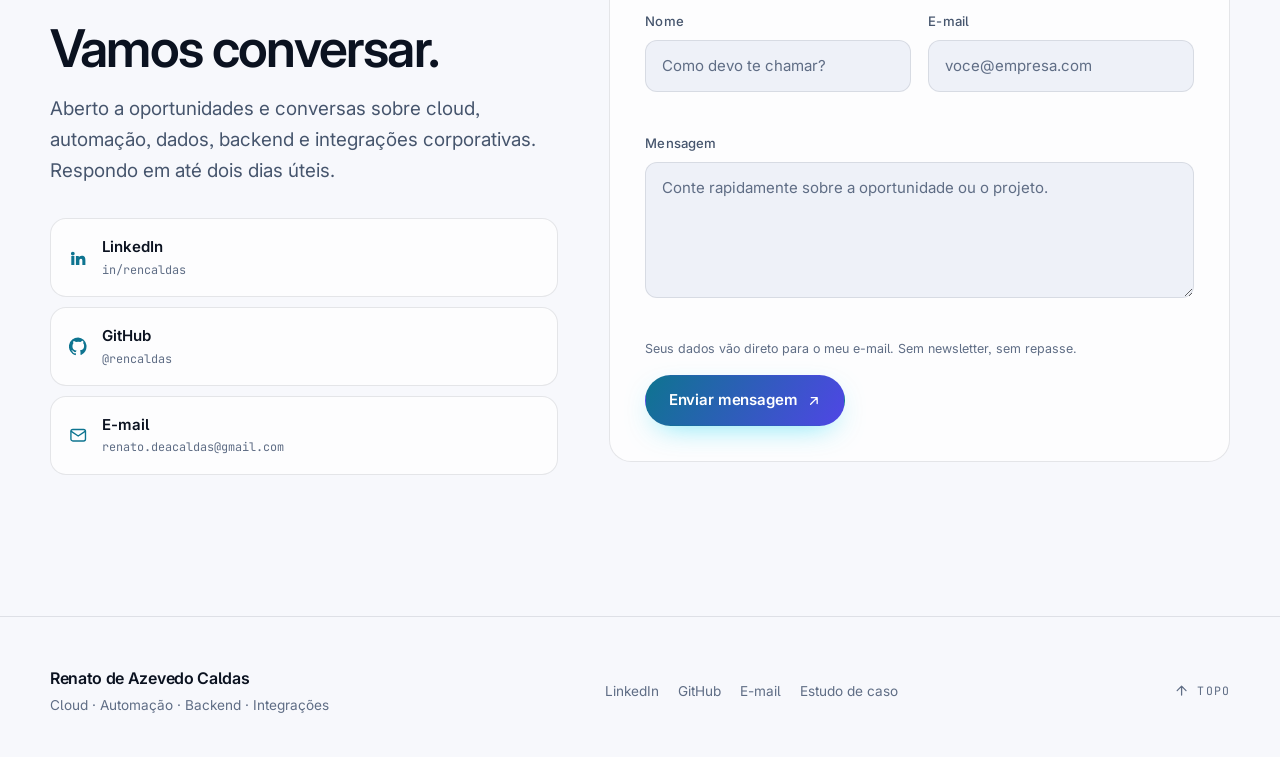
==== commit 5ecbf687: "feat(ui): reconstrói o portfólio sobre um novo design system Refaz a página em um sistema dark-first" ====
--- a/index.html
+++ b/index.html
@@ -1,343 +1,996 @@
 <!doctype html>
-<html lang="pt-BR">
+<html lang="pt-BR" data-theme="dark">
   <head>
     <meta charset="utf-8" />
-    <meta name="viewport" content="width=device-width, initial-scale=1" />
+    <meta name="viewport" content="width=device-width, initial-scale=1, viewport-fit=cover" />
+    <title>Renato de Azevedo Caldas | Cloud, Automação e Integrações</title>
     <meta
       name="description"
-      content="Portfólio de Renato de Azevedo Caldas, Analista de Suporte de Sistemas com foco em cloud, automação, backend, bancos de dados e integrações empresariais."
+      content="Analista de Suporte de Sistemas focado em cloud, automação, backend, bancos de dados e integrações empresariais. Portfólio de projetos, experiência e resultados."
     />
-    <meta name="theme-color" content="#0f172a" />
-    <meta property="og:title" content="rencaldas | Portfolio" />
+    <meta name="author" content="Renato de Azevedo Caldas" />
+    <meta name="theme-color" content="#05070d" />
+    <link rel="canonical" href="https://rencaldas.github.io/" />
+
+    <meta property="og:type" content="website" />
+    <meta property="og:url" content="https://rencaldas.github.io/" />
+    <meta property="og:title" content="Renato de Azevedo Caldas | Cloud, Automação e Integrações" />
     <meta
       property="og:description"
-      content="Cloud, automação, backend e sistemas empresariais para operações mais simples, rápidas e inteligentes."
+      content="Sistemas, automações e integrações que reduzem trabalho manual e melhoram operações reais."
     />
-    <meta property="og:type" content="website" />
-    <meta property="og:image" content="https://rencaldas.github.io/assets/img/profile-github.png" />
-    <title>rencaldas | Portfolio</title>
+    <meta property="og:image" content="https://rencaldas.github.io/assets/img/og-cover.png" />
+    <meta property="og:locale" content="pt_BR" />
+    <meta name="twitter:card" content="summary_large_image" />
+
     <script>
-      try {
-        const savedTheme = localStorage.getItem("rencaldas-theme");
-        document.documentElement.dataset.theme = savedTheme === "light" ? "light" : "dark";
-      } catch {
-        document.documentElement.dataset.theme = "dark";
-      }
+      (() => {
+        const root = document.documentElement;
+        root.classList.add("js");
+        try {
+          const saved = localStorage.getItem("rencaldas-theme");
+          root.dataset.theme =
+            saved || (window.matchMedia("(prefers-color-scheme: light)").matches ? "light" : "dark");
+        } catch {
+          root.dataset.theme = "dark";
+        }
+      })();
     </script>
+
     <link rel="icon" href="assets/img/favicon.ico" sizes="any" />
-    <link rel="shortcut icon" href="assets/img/favicon.ico" />
+    <link rel="apple-touch-icon" href="assets/img/profile.webp" />
     <link rel="preconnect" href="https://fonts.googleapis.com" />
     <link rel="preconnect" href="https://fonts.gstatic.com" crossorigin />
     <link
-      href="https://fonts.googleapis.com/css2?family=Inter:wght@400;500;600;700;800&family=Playfair+Display:wght@700&display=swap"
+      href="https://fonts.googleapis.com/css2?family=Inter:wght@400;500;600;700&family=JetBrains+Mono:wght@400;500&display=swap"
       rel="stylesheet"
     />
-    <link rel="stylesheet" href="https://unpkg.com/aos@2.3.4/dist/aos.css" />
+    <link rel="preload" as="image" href="assets/img/profile.webp" />
     <link rel="stylesheet" href="assets/css/styles.css" />
   </head>
+
   <body>
     <a class="skip-link" href="#main">Ir para o conteúdo</a>
 
-    <header class="site-header" data-header>
-      <nav class="nav" aria-label="Navegação principal">
-        <a class="brand" href="#top" aria-label="Renato de Azevedo Caldas">
-          <span class="brand-mark"><img src="assets/img/rencaldas-logo-black.png" alt="" /></span>
-          <span>Renato Caldas</span>
+    <div class="backdrop" aria-hidden="true">
+      <div class="backdrop-aurora">
+        <span class="blob blob-a"></span>
+        <span class="blob blob-b"></span>
+        <span class="blob blob-c"></span>
+      </div>
+      <div class="backdrop-grid"></div>
+      <div class="backdrop-noise"></div>
+    </div>
+
+    <svg width="0" height="0" style="position: absolute" aria-hidden="true" focusable="false">
+      <defs>
+        <symbol id="i-arrow-ur" viewBox="0 0 24 24" fill="none" stroke="currentColor" stroke-width="2" stroke-linecap="round" stroke-linejoin="round">
+          <path d="M7 17 17 7M8 7h9v9" />
+        </symbol>
+        <symbol id="i-arrow-down" viewBox="0 0 24 24" fill="none" stroke="currentColor" stroke-width="2" stroke-linecap="round" stroke-linejoin="round">
+          <path d="M12 5v14M5 12l7 7 7-7" />
+        </symbol>
+        <symbol id="i-arrow-up" viewBox="0 0 24 24" fill="none" stroke="currentColor" stroke-width="2" stroke-linecap="round" stroke-linejoin="round">
+          <path d="M12 19V5M5 12l7-7 7 7" />
+        </symbol>
+        <symbol id="i-github" viewBox="0 0 24 24" fill="currentColor">
+          <path d="M12 .5a12 12 0 0 0-3.8 23.4c.6.1.8-.3.8-.6v-2c-3.3.7-4-1.6-4-1.6-.6-1.4-1.4-1.8-1.4-1.8-1.1-.8.1-.7.1-.7 1.2.1 1.9 1.2 1.9 1.2 1.1 1.9 2.9 1.4 3.6 1 .1-.8.4-1.4.8-1.7-2.7-.3-5.500-1.3-5.5-5.9 0-1.3.5-2.4 1.2-3.2-.1-.3-.5-1.5.1-3.2 0 0 1-.3 3.3 1.2a11.5 11.5 0 0 1 6 0C17.4 4.7 18.4 5 18.4 5c.6 1.7.2 2.9.1 3.2.8.8 1.2 1.9 1.2 3.2 0 4.6-2.8 5.6-5.5 5.9.4.4.8 1.1.8 2.2v3.3c0 .3.2.7.8.6A12 12 0 0 0 12 .5Z" />
+        </symbol>
+        <symbol id="i-linkedin" viewBox="0 0 24 24" fill="currentColor">
+          <path d="M4.98 3.5a2.5 2.5 0 1 1 0 5 2.5 2.5 0 0 1 0-5ZM3 9h4v12H3zM9 9h3.8v1.7h.05c.53-1 1.83-2.05 3.77-2.05 4.03 0 4.78 2.65 4.78 6.1V21h-4v-5.4c0-1.3-.02-2.96-1.8-2.96-1.8 0-2.08 1.4-2.08 2.86V21H9z" />
+        </symbol>
+        <symbol id="i-mail" viewBox="0 0 24 24" fill="none" stroke="currentColor" stroke-width="1.8" stroke-linecap="round" stroke-linejoin="round">
+          <rect x="2.5" y="4.5" width="19" height="15" rx="2.5" />
+          <path d="m3 7 9 6 9-6" />
+        </symbol>
+        <symbol id="i-sun" viewBox="0 0 24 24" fill="none" stroke="currentColor" stroke-width="1.9" stroke-linecap="round">
+          <circle cx="12" cy="12" r="4" />
+          <path d="M12 2v2m0 16v2M2 12h2m16 0h2M4.9 4.9l1.4 1.4m11.4 11.4 1.4 1.4M19.1 4.9l-1.4 1.4M6.3 17.7l-1.4 1.4" />
+        </symbol>
+        <symbol id="i-moon" viewBox="0 0 24 24" fill="none" stroke="currentColor" stroke-width="1.9" stroke-linecap="round" stroke-linejoin="round">
+          <path d="M20.5 14.4A8.5 8.5 0 0 1 9.6 3.5a8.5 8.5 0 1 0 10.9 10.9Z" />
+        </symbol>
+        <symbol id="i-code" viewBox="0 0 24 24" fill="none" stroke="currentColor" stroke-width="1.8" stroke-linecap="round" stroke-linejoin="round">
+          <path d="m8 6-6 6 6 6M16 6l6 6-6 6" />
+        </symbol>
+        <symbol id="i-cloud" viewBox="0 0 24 24" fill="none" stroke="currentColor" stroke-width="1.8" stroke-linecap="round" stroke-linejoin="round">
+          <path d="M17.5 19a4.5 4.5 0 0 0 .5-8.97A6 6 0 0 0 6.2 10.4 3.8 3.8 0 0 0 6.5 19z" />
+        </symbol>
+        <symbol id="i-database" viewBox="0 0 24 24" fill="none" stroke="currentColor" stroke-width="1.8" stroke-linecap="round" stroke-linejoin="round">
+          <ellipse cx="12" cy="5.5" rx="7.5" ry="3" />
+          <path d="M4.5 5.5v13c0 1.66 3.36 3 7.5 3s7.5-1.34 7.5-3v-13M4.5 12c0 1.66 3.36 3 7.5 3s7.5-1.34 7.5-3" />
+        </symbol>
+        <symbol id="i-zap" viewBox="0 0 24 24" fill="none" stroke="currentColor" stroke-width="1.8" stroke-linecap="round" stroke-linejoin="round">
+          <path d="M13 2 4 14h7l-1 8 9-12h-7z" />
+        </symbol>
+        <symbol id="i-server" viewBox="0 0 24 24" fill="none" stroke="currentColor" stroke-width="1.8" stroke-linecap="round" stroke-linejoin="round">
+          <rect x="2.5" y="3" width="19" height="7" rx="2" />
+          <rect x="2.5" y="14" width="19" height="7" rx="2" />
+          <path d="M6.5 6.5h.01M6.5 17.5h.01" />
+        </symbol>
+        <symbol id="i-building" viewBox="0 0 24 24" fill="none" stroke="currentColor" stroke-width="1.8" stroke-linecap="round" stroke-linejoin="round">
+          <path d="M4 21V5a2 2 0 0 1 2-2h7a2 2 0 0 1 2 2v16M15 10h3a2 2 0 0 1 2 2v9M2 21h20M8 7h3M8 11h3M8 15h3" />
+        </symbol>
+        <symbol id="i-shield" viewBox="0 0 24 24" fill="none" stroke="currentColor" stroke-width="1.8" stroke-linecap="round" stroke-linejoin="round">
+          <path d="M12 2.5 4.5 6v6c0 4.5 3.2 8.4 7.5 9.5 4.3-1.1 7.5-5 7.5-9.5V6z" />
+          <path d="m9 12 2 2 4-4" />
+        </symbol>
+        <symbol id="i-target" viewBox="0 0 24 24" fill="none" stroke="currentColor" stroke-width="1.8" stroke-linecap="round" stroke-linejoin="round">
+          <circle cx="12" cy="12" r="9" />
+          <circle cx="12" cy="12" r="5" />
+          <circle cx="12" cy="12" r="1.4" />
+        </symbol>
+        <symbol id="i-graduation" viewBox="0 0 24 24" fill="none" stroke="currentColor" stroke-width="1.8" stroke-linecap="round" stroke-linejoin="round">
+          <path d="m12 3 10 5-10 5L2 8z" />
+          <path d="M6 10.5V16c0 1.7 2.7 3 6 3s6-1.3 6-3v-5.5" />
+        </symbol>
+        <symbol id="i-star" viewBox="0 0 24 24" fill="currentColor">
+          <path d="m12 2.6 2.9 5.9 6.5.95-4.7 4.58 1.11 6.47L12 17.45l-5.81 3.05 1.11-6.47-4.7-4.58 6.5-.95z" />
+        </symbol>
+      </defs>
+    </svg>
+
+    <header class="header" data-header>
+      <div class="header-inner">
+        <a class="brand" href="#top" aria-label="Início — Renato de Azevedo Caldas">
+          <span class="brand-mark"><img src="assets/img/logo.webp" alt="" width="40" height="40" /></span>
+          <span class="brand-text">Renato Caldas</span>
         </a>
-        <div class="nav-actions">
-        <div class="nav-menu" id="nav-menu" data-nav-menu>
-          <a href="#sobre">Sobre</a>
-          <a href="#stack">Stack</a>
-          <a href="#projetos">Projetos</a>
-          <a href="#experiencia">Experiência</a>
-          <a class="nav-cta" href="https://www.linkedin.com/in/rencaldas/" target="_blank" rel="noreferrer">Contato</a>
-          </div>
-          <button class="theme-toggle" type="button" data-theme-toggle aria-label="Alternar para tema claro" aria-pressed="true">
-            <span class="theme-icon theme-icon-sun" aria-hidden="true"></span>
-            <span class="theme-toggle-track" aria-hidden="true">
-              <span class="theme-toggle-thumb"></span>
-            </span>
-            <span class="theme-icon theme-icon-moon" aria-hidden="true">
-              <svg viewBox="0 0 24 24" focusable="false">
-                <path d="M20.5 14.4A8.5 8.5 0 0 1 9.6 3.5a8.5 8.5 0 1 0 10.9 10.9Z" />
-              </svg>
-            </span>
+
+        <nav class="nav" id="nav-menu" data-nav aria-label="Navegação principal">
+          <a class="nav-link" href="#sobre">Sobre</a>
+          <a class="nav-link" href="#stack">Stack</a>
+          <a class="nav-link" href="#projetos">Projetos</a>
+          <a class="nav-link" href="#experiencia">Experiência</a>
+          <a class="nav-link" href="#contato">Contato</a>
+        </nav>
+
+        <div class="header-actions">
+          <button class="icon-btn theme-toggle" type="button" data-theme-toggle aria-label="Alternar tema">
+            <svg class="icon-sun" aria-hidden="true"><use href="#i-sun" /></svg>
+            <svg class="icon-moon" aria-hidden="true"><use href="#i-moon" /></svg>
           </button>
-          <button class="nav-toggle" type="button" aria-expanded="false" aria-controls="nav-menu" data-nav-toggle>
-            <span></span>
-            <span></span>
-            <span></span>
+          <a class="btn btn-primary btn-sm" href="#contato">Fale comigo</a>
+          <button
+            class="nav-toggle"
+            type="button"
+            data-nav-toggle
+            aria-expanded="false"
+            aria-controls="nav-menu"
+            aria-label="Abrir menu"
+          >
+            <span></span><span></span><span></span>
           </button>
         </div>
-      </nav>
+      </div>
+      <div class="scroll-progress" data-progress></div>
     </header>
 
     <main id="main">
-      <section class="hero section" id="top">
-        <div class="hero-bg" aria-hidden="true"></div>
-        <div class="container hero-grid">
-          <div class="hero-copy" data-aos="fade-up">
-            <p class="eyebrow">Rio de Janeiro, RJ, Brasil</p>
-            <h1>Renato de Azevedo Caldas</h1>
-            <p class="hero-lead">
-              Analista de Suporte de Sistemas, focado em cloud, automação, backend, bancos de dados e integrações que
-              melhoram operações reais.
+      <!-- Hero -->
+      <section class="hero" id="top">
+        <div class="shell hero-inner">
+          <div class="hero-copy">
+            <p class="status-pill" data-reveal>
+              <span class="status-dot" aria-hidden="true"></span>
+              Rio de Janeiro, RJ · Aberto a novas oportunidades
             </p>
-            <div class="hero-actions" aria-label="Links principais">
-              <a class="button primary" href="https://www.linkedin.com/in/rencaldas/" target="_blank" rel="noreferrer">
+
+            <h1 class="hero-title gradient-flow" data-reveal style="--delay: 60ms">
+              <span>Renato de</span>
+              <span>Azevedo Caldas</span>
+            </h1>
+
+            <p class="hero-role" data-reveal style="--delay: 120ms">
+              Analista de Suporte de Sistemas
+              <span class="dot" aria-hidden="true"></span>
+              Cloud &amp; Automação
+            </p>
+
+            <p class="hero-lead" data-reveal style="--delay: 180ms">
+              Trabalho onde o software encosta na operação: integrações com ERP, rotinas que eliminam trabalho manual,
+              bancos de dados em produção e diagnósticos que viram número — como uma taxa de bounce de 11,6% para 0,8%.
+            </p>
+
+            <div class="hero-actions" data-reveal style="--delay: 240ms">
+              <a class="btn btn-primary" href="#projetos">
+                Ver projetos
+                <svg aria-hidden="true"><use href="#i-arrow-down" /></svg>
+              </a>
+              <a class="btn btn-ghost" href="https://www.linkedin.com/in/rencaldas/" target="_blank" rel="noreferrer">
+                <svg aria-hidden="true"><use href="#i-linkedin" /></svg>
                 LinkedIn
               </a>
-              <a class="button secondary" href="https://github.com/rencaldas" target="_blank" rel="noreferrer">
+              <a class="btn btn-ghost" href="https://github.com/rencaldas" target="_blank" rel="noreferrer">
+                <svg aria-hidden="true"><use href="#i-github" /></svg>
                 GitHub
               </a>
-              <a class="button secondary" href="mailto:renato.deacaldas@gmail.com">E-mail</a>
             </div>
-          </div>
-
-          <aside class="profile-panel" data-aos="fade-up" data-aos-delay="120" aria-label="Resumo profissional">
-            <div class="portrait-wrap">
-              <img src="assets/img/profile-github.png" alt="Foto de perfil de Renato de Azevedo Caldas" />
-            </div>
-            <div>
-              <p class="panel-label">Atual</p>
-              <h2>Analista de Suporte de Sistemas</h2>
-              <p>Ramada Atacadista</p>
-            </div>
-            <dl class="quick-facts">
+
+            <dl class="hero-meta" data-reveal style="--delay: 300ms">
+              <div>
+                <dt>Atualmente</dt>
+                <dd>Ramada Atacadista</dd>
+              </div>
               <div>
                 <dt>Formação</dt>
-                <dd>Ciência da Computação, 2027</dd>
+                <dd>Ciência da Computação · 2027</dd>
               </div>
               <div>
                 <dt>Foco</dt>
-                <dd>Cloud, automação, integração e plataforma</dd>
+                <dd>Cloud, dados e integrações</dd>
               </div>
             </dl>
-          </aside>
+          </div>
+
+          <div class="hero-portrait" data-reveal style="--delay: 160ms">
+            <span class="portrait-glow" aria-hidden="true"></span>
+            <div class="portrait-frame">
+              <img
+                src="assets/img/profile.webp"
+                alt="Retrato de Renato de Azevedo Caldas"
+                width="720"
+                height="900"
+                fetchpriority="high"
+              />
+            </div>
+          </div>
+        </div>
+
+        <div class="shell">
+          <p class="scroll-cue" aria-hidden="true">
+            <svg><use href="#i-arrow-down" /></svg>
+            Role para explorar
+          </p>
         </div>
       </section>
 
-      <section class="section stats-band" aria-label="Destaques">
-        <div class="container stats-grid">
-          <article class="stat" data-aos="fade-up">
-            <strong>50%</strong>
-            <span>menos trabalho manual em automações com Excel</span>
+      <!-- Marquee -->
+      <div class="marquee" aria-hidden="true">
+        <div class="marquee-track" data-marquee>
+          <span>Python</span><span>TypeScript</span><span>Go</span><span>Node.js</span><span>SQL</span>
+          <span>PostgreSQL</span><span>Oracle Database</span><span>AWS</span><span>Oracle Cloud</span>
+          <span>Docker</span><span>Supabase</span><span>n8n</span><span>Sankhya ERP</span><span>SAP GUI</span>
+          <span>GitHub Actions</span><span>Power BI</span><span>REST APIs</span><span>Django</span>
+        </div>
+      </div>
+
+      <!-- Stats -->
+      <section class="section" aria-labelledby="resultados-title" style="padding-block: clamp(3rem, 6vw, 4.5rem)">
+        <h2 id="resultados-title" class="sr-only">Resultados em números</h2>
+        <div class="shell stats-grid">
+          <article class="stat panel panel-lit" data-reveal>
+            <strong data-count="93" data-prefix="-" data-suffix="%">-93%</strong>
+            <span>na taxa de bounce de um provedor com o Seslock Holmes (11,6% → 0,8%)</span>
           </article>
-          <article class="stat" data-aos="fade-up" data-aos-delay="80">
+          <article class="stat panel panel-lit" data-reveal style="--delay: 80ms">
+            <strong data-count="50" data-suffix="%">50%</strong>
+            <span>menos trabalho manual em rotinas administrativas automatizadas</span>
+          </article>
+          <article class="stat panel panel-lit" data-reveal style="--delay: 160ms">
+            <strong data-count="4" data-suffix=" bots">4 bots</strong>
+            <span>rodando sem servidor próprio via GitHub Actions no Projeto Alfredos</span>
+          </article>
+          <article class="stat panel panel-lit" data-reveal style="--delay: 240ms">
             <strong>2027</strong>
-            <span>conclusão prevista em Ciência da Computação</span>
+            <span>conclusão prevista em Ciência da Computação (UVA)</span>
           </article>
-          <article class="stat" data-aos="fade-up" data-aos-delay="160">
-            <strong>Cloud</strong>
-            <span>AWS, OCI, bancos e ambientes produtivos</span>
-          </article>
-          <article class="stat" data-aos="fade-up" data-aos-delay="240">
-            <strong>ERP</strong>
-            <span>Sankhya, SAP GUI e integrações operacionais</span>
-          </article>
         </div>
       </section>
 
+      <!-- Sobre -->
       <section class="section" id="sobre">
-        <div class="container split">
-          <div class="section-heading" data-aos="fade-up">
+        <div class="shell split">
+          <div class="section-head" data-reveal style="margin-bottom: 0">
             <p class="eyebrow">Sobre</p>
-            <h2>Construo soluções técnicas com olhar de operação.</h2>
-          </div>
-          <div class="content-stack" data-aos="fade-up" data-aos-delay="100">
-            <p>
-              Sou Renato Azevedo Caldas, tenho 21 anos e estudo Ciência da Computação na Universidade Veiga de Almeida.
-              Minha rotina combina desenvolvimento de sistemas, suporte técnico, automações, análise de banco de dados e
-              melhoria contínua de processos internos.
+            <h2>Software com olhar de quem sustenta a operação.</h2>
+          </div>
+
+          <div>
+            <div class="prose" data-reveal style="--delay: 80ms">
+              <p>
+                Tenho 21 anos, sou do Rio de Janeiro e estudo <strong>Ciência da Computação</strong> na Universidade
+                Veiga de Almeida. Minha rotina mistura desenvolvimento, suporte técnico, automações, análise de banco de
+                dados e melhoria contínua de processos internos.
+              </p>
+              <p>
+                Como <strong>Analista de Suporte de Sistemas na Ramada Atacadista</strong>, atuo em ambientes produtivos
+                que conectam sistemas corporativos, dados e infraestrutura. Diagnostico bancos Oracle e AWS, testo e
+                faço merge de pull requests, construo workflows no n8n e ajusto o ERP Sankhya quando o processo pede.
+              </p>
+              <p>
+                Gosto de transformar requisito de negócio em entrega confiável: APIs, workflows, dashboards e rotinas
+                que reduzem atrito para quem depende de tecnologia todos os dias. Direciono meu desenvolvimento para
+                <strong>cloud, bancos de dados, integrações e automação</strong>.
+              </p>
+            </div>
+
+            <div class="about-aside">
+              <article class="about-card panel panel-lit" data-reveal style="--delay: 140ms">
+                <svg aria-hidden="true"><use href="#i-server" /></svg>
+                <h3>Produção de verdade</h3>
+                <p>Ambientes ativos, ERP, bancos corporativos e integrações que não podem cair.</p>
+              </article>
+              <article class="about-card panel panel-lit" data-reveal style="--delay: 200ms">
+                <svg aria-hidden="true"><use href="#i-zap" /></svg>
+                <h3>Automação primeiro</h3>
+                <p>Se a tarefa se repete, ela vira workflow, script agendado ou integração por API.</p>
+              </article>
+              <article class="about-card panel panel-lit" data-reveal style="--delay: 260ms">
+                <svg aria-hidden="true"><use href="#i-target" /></svg>
+                <h3>Resultado mensurável</h3>
+                <p>Entrega boa é a que aparece no indicador — bounce, tempo de rotina, chamado resolvido.</p>
+              </article>
+              <article class="about-card panel panel-lit" data-reveal style="--delay: 320ms">
+                <svg aria-hidden="true"><use href="#i-graduation" /></svg>
+                <h3>Aprendizado contínuo</h3>
+                <p>Estudo cloud, containers e arquitetura enquanto aplico no trabalho e em projetos próprios.</p>
+              </article>
+            </div>
+          </div>
+        </div>
+      </section>
+
+      <!-- Stack -->
+      <section class="section" id="stack">
+        <div class="shell">
+          <div class="section-head is-centered" data-reveal>
+            <p class="eyebrow">Stack</p>
+            <h2>Da ideia até rodando em produção.</h2>
+            <p class="lead" style="margin-inline: auto; margin-top: 1rem">
+              As ferramentas que uso no dia a dia, agrupadas pelo problema que resolvem.
             </p>
-            <p>
-              Gosto de transformar requisitos de negócio em entregas confiáveis: APIs, workflows, dashboards, integrações
-              com ERP e rotinas que reduzem atrito para equipes que dependem de tecnologia todos os dias.
+          </div>
+
+          <div class="bento">
+            <article class="bento-card is-wide panel panel-lit" data-reveal>
+              <span class="bento-icon"><svg aria-hidden="true"><use href="#i-code" /></svg></span>
+              <h3>Linguagens</h3>
+              <div class="tag-row">
+                <span class="tag">Python</span><span class="tag">JavaScript</span><span class="tag">TypeScript</span>
+                <span class="tag">Go</span><span class="tag">SQL</span><span class="tag">HTML</span
+                ><span class="tag">CSS</span>
+              </div>
+            </article>
+
+            <article class="bento-card is-wide panel panel-lit" data-reveal style="--delay: 80ms">
+              <span class="bento-icon"><svg aria-hidden="true"><use href="#i-cloud" /></svg></span>
+              <h3>Cloud &amp; DevOps</h3>
+              <div class="tag-row">
+                <span class="tag">AWS</span><span class="tag">Oracle Cloud</span><span class="tag">Docker</span>
+                <span class="tag">GitHub Actions</span><span class="tag">Vercel</span><span class="tag">Git</span>
+              </div>
+            </article>
+
+            <article class="bento-card panel panel-lit" data-reveal style="--delay: 140ms">
+              <span class="bento-icon"><svg aria-hidden="true"><use href="#i-server" /></svg></span>
+              <h3>Backend &amp; APIs</h3>
+              <div class="tag-row">
+                <span class="tag">Node.js</span><span class="tag">Django</span><span class="tag">REST</span>
+                <span class="tag">Webhooks</span><span class="tag">Postman</span>
+              </div>
+            </article>
+
+            <article class="bento-card panel panel-lit" data-reveal style="--delay: 200ms">
+              <span class="bento-icon"><svg aria-hidden="true"><use href="#i-database" /></svg></span>
+              <h3>Dados</h3>
+              <div class="tag-row">
+                <span class="tag">PostgreSQL</span><span class="tag">MySQL</span><span class="tag">Supabase</span>
+                <span class="tag">Power BI</span>
+              </div>
+            </article>
+
+            <article class="bento-card panel panel-lit" data-reveal style="--delay: 260ms">
+              <span class="bento-icon"><svg aria-hidden="true"><use href="#i-zap" /></svg></span>
+              <h3>Automação</h3>
+              <div class="tag-row">
+                <span class="tag">n8n</span><span class="tag">Integrações por API</span>
+                <span class="tag">GitHub Actions</span>
+              </div>
+            </article>
+
+            <article class="bento-card is-full panel panel-lit" data-reveal style="--delay: 320ms">
+              <span class="bento-icon"><svg aria-hidden="true"><use href="#i-building" /></svg></span>
+              <div>
+                <h3>Ambiente corporativo</h3>
+                <p style="color: var(--text-dim); font-size: 0.88rem; margin-top: 0.2rem">
+                  Onde a tecnologia encontra o processo da empresa.
+                </p>
+              </div>
+              <div class="tag-row">
+                <span class="tag">Sankhya ERP</span><span class="tag">SAP GUI</span><span class="tag">GLPI</span>
+                <span class="tag">Windows Server</span><span class="tag">Linux</span><span class="tag">Scrum</span>
+              </div>
+            </article>
+          </div>
+        </div>
+      </section>
+
+      <!-- Projetos -->
+      <section class="section" id="projetos">
+        <div class="shell">
+          <div class="section-head" data-reveal>
+            <p class="eyebrow">Projetos</p>
+            <h2>O que eu construí e o que mudou depois.</h2>
+          </div>
+
+          <div class="project-showcase">
+            <!-- Seslock Holmes -->
+            <article class="project-hero panel panel-lit" data-reveal>
+              <div class="project-hero-copy">
+                <div class="flag-row">
+                  <span class="project-flag">Projeto em destaque</span>
+                  <span class="project-flag">No ar</span>
+                  <span class="stars" data-stars="seslock-holmes">
+                    <svg aria-hidden="true"><use href="#i-star" /></svg>
+                    <b>7</b>
+                    <span class="sr-only">estrelas no GitHub</span>
+                  </span>
+                </div>
+                <h3>Seslock Holmes</h3>
+                <p class="mono">TypeScript · React · Supabase · AWS SES · Vercel</p>
+                <p>
+                  Dashboard de investigação de e-mails do AWS SES. Centraliza eventos, entregas, bounces e complaints,
+                  rastreia cada mensagem, gera relatórios agendados por e-mail e permite compartilhar visões públicas
+                  somente-leitura com token. Cada bounce diagnosticado virou correção concreta de endereço, MX ou DMARC.
+                </p>
+                <div class="result-row">
+                  <div class="result-chip">
+                    <b>11,6% → 0,8%</b>
+                    <span>bounce · 1 provedor</span>
+                  </div>
+                  <div class="result-chip">
+                    <b>6,8% → 1,8%</b>
+                    <span>bounce · geral</span>
+                  </div>
+                  <div class="result-chip">
+                    <b>RLS + RBAC</b>
+                    <span>viewer / manager</span>
+                  </div>
+                </div>
+                <div class="project-actions">
+                  <a class="btn btn-primary btn-sm" href="seslock-holmes/">
+                    Ler o estudo de caso
+                    <svg aria-hidden="true"><use href="#i-arrow-ur" /></svg>
+                  </a>
+                  <a
+                    class="btn btn-ghost btn-sm"
+                    href="https://seslock-holmes.vercel.app"
+                    target="_blank"
+                    rel="noreferrer"
+                  >
+                    Abrir o site
+                    <svg aria-hidden="true"><use href="#i-arrow-ur" /></svg>
+                  </a>
+                  <a
+                    class="btn btn-ghost btn-sm"
+                    href="https://github.com/rencaldas/seslock-holmes"
+                    target="_blank"
+                    rel="noreferrer"
+                  >
+                    <svg aria-hidden="true"><use href="#i-github" /></svg>
+                    Código
+                  </a>
+                </div>
+              </div>
+
+              <figure class="browser">
+                <div class="browser-bar" aria-hidden="true">
+                  <div class="browser-dots"><i></i><i></i><i></i></div>
+                  <div class="browser-url">seslock-holmes.vercel.app</div>
+                </div>
+                <img
+                  class="browser-shot"
+                  src="assets/img/projects/seslock.webp"
+                  alt="Visão geral do Seslock Holmes: reputação do domínio em 95,5% de taxa de entrega, 2,7% de bounce, e cartões com 39.369 e-mails entregues, 2.350 bounces e 3 reclamações."
+                  width="1400"
+                  height="669"
+                  loading="lazy"
+                  decoding="async"
+                />
+              </figure>
+            </article>
+
+            <!-- LIAC Club -->
+            <article class="project-hero is-reversed panel panel-lit" data-reveal>
+              <div class="project-hero-copy">
+                <div class="flag-row">
+                  <span class="project-flag">No ar</span>
+                  <span class="stars" data-stars="liac-club">
+                    <svg aria-hidden="true"><use href="#i-star" /></svg>
+                    <b>1</b>
+                    <span class="sr-only">estrelas no GitHub</span>
+                  </span>
+                </div>
+                <h3>LIAC Club</h3>
+                <p class="mono">TypeScript · React · Supabase · Deno · Vercel</p>
+                <p>
+                  Hub de portfólio digital da LIAC, a Liga Acadêmica de Cosmetologia da UFRJ. A liga publica novidades,
+                  eventos e artigos científicos, e apresenta equipe, projetos e parceiros. O backend é meu também: Edge
+                  Functions em Deno sobre Supabase, com autenticação da equipe, CRUD dos conteúdos, convites por cargo e
+                  log de auditoria.
+                </p>
+                <div class="result-row">
+                  <div class="result-chip"><b>Portal próprio</b><span>equipe publica sem dev</span></div>
+                  <div class="result-chip"><b>Deno + Supabase</b><span>edge functions</span></div>
+                  <div class="result-chip"><b>Convites</b><span>por cargo, com auditoria</span></div>
+                </div>
+                <div class="project-actions">
+                  <a class="btn btn-primary btn-sm" href="https://liac-club.vercel.app" target="_blank" rel="noreferrer">
+                    Abrir o site
+                    <svg aria-hidden="true"><use href="#i-arrow-ur" /></svg>
+                  </a>
+                  <a
+                    class="btn btn-ghost btn-sm"
+                    href="https://github.com/rencaldas/liac-club"
+                    target="_blank"
+                    rel="noreferrer"
+                  >
+                    <svg aria-hidden="true"><use href="#i-github" /></svg>
+                    Código
+                  </a>
+                </div>
+              </div>
+
+              <figure class="browser">
+                <div class="browser-bar" aria-hidden="true">
+                  <div class="browser-dots"><i></i><i></i><i></i></div>
+                  <div class="browser-url">liac-club.vercel.app</div>
+                </div>
+                <img
+                  class="browser-shot"
+                  src="assets/img/projects/liac.webp"
+                  alt="Página inicial do LIAC Club, com o título Divulgação científica em cosmetologia, feita pela UFRJ."
+                  width="1200"
+                  height="750"
+                  loading="lazy"
+                  decoding="async"
+                />
+              </figure>
+            </article>
+
+            <!-- Projeto Alfredos -->
+            <article class="project-hero panel panel-lit" data-reveal>
+              <div class="project-hero-copy">
+                <div class="flag-row">
+                  <span class="project-flag">Automação sem servidor</span>
+                  <span class="stars" data-stars="projeto-alfredos">
+                    <svg aria-hidden="true"><use href="#i-star" /></svg>
+                    <b>1</b>
+                    <span class="sr-only">estrelas no GitHub</span>
+                  </span>
+                </div>
+                <h3>Projeto Alfredos</h3>
+                <p class="mono">Node.js · GitHub Actions · Telegram · Gemini</p>
+                <p>
+                  Quatro bots que nasceram em n8n self-hosted com Docker e foram migrados para GitHub Actions, sem
+                  máquina ligada 24/7. Enviam notícias de tecnologia, jogos grátis da Epic, alertas de vulnerabilidade
+                  nas dependências dos meus repositórios e, às 23:59, um relatório executivo do dia gerado por LLM.
+                </p>
+                <div class="result-row">
+                  <div class="result-chip"><b>15 min</b><span>ciclo do jornalista</span></div>
+                  <div class="result-chip"><b>R$ 0</b><span>custo de infraestrutura</span></div>
+                  <div class="result-chip"><b>4 workflows</b><span>em produção</span></div>
+                </div>
+                <div class="project-actions">
+                  <a
+                    class="btn btn-ghost btn-sm"
+                    href="https://github.com/rencaldas/projeto-alfredos"
+                    target="_blank"
+                    rel="noreferrer"
+                  >
+                    <svg aria-hidden="true"><use href="#i-github" /></svg>
+                    Ver no GitHub
+                  </a>
+                </div>
+              </div>
+
+              <figure class="browser">
+                <div class="browser-bar" aria-hidden="true">
+                  <div class="browser-dots"><i></i><i></i><i></i></div>
+                  <div class="browser-url">Telegram · Alfredo Jornalista</div>
+                </div>
+                <img
+                  class="browser-shot is-cropped"
+                  src="assets/img/projects/alfredos.webp"
+                  alt="Conversa no Telegram com o bot Alfredo Jornalista enviando notícias de tecnologia automaticamente."
+                  width="724"
+                  height="844"
+                  loading="lazy"
+                  decoding="async"
+                />
+              </figure>
+            </article>
+          </div>
+
+          <h3 class="subhead" data-reveal>Outros repositórios</h3>
+
+          <div class="project-grid">
+            <article class="project-card is-wide panel panel-lit" data-reveal>
+              <img
+                class="project-shot"
+                src="assets/img/projects/simulador.webp"
+                alt="Gráfico gerado pelo simulador: série temporal autossimilar com rajadas e dependência de longo alcance."
+                width="900"
+                height="579"
+                loading="lazy"
+                decoding="async"
+              />
+              <div class="project-card-body">
+                <div class="card-top">
+                  <p class="project-type">Python · Simulação</p>
+                  <span class="stars" data-stars="simulador_filas_estocasticas">
+                    <svg aria-hidden="true"><use href="#i-star" /></svg>
+                    <b>1</b>
+                    <span class="sr-only">estrelas no GitHub</span>
+                  </span>
+                </div>
+                <h4>simulador_filas_estocasticas</h4>
+                <p>
+                  Simulador de eventos discretos para modelar e analisar sistemas de atendimento com teoria das filas.
+                  Gera séries autossimilares com rajadas e exporta os gráficos da simulação.
+                </p>
+                <a
+                  class="link-arrow"
+                  href="https://github.com/rencaldas/simulador_filas_estocasticas"
+                  target="_blank"
+                  rel="noreferrer"
+                >
+                  Ver repositório <svg aria-hidden="true"><use href="#i-arrow-ur" /></svg>
+                </a>
+              </div>
+            </article>
+
+            <article class="project-card panel panel-lit" data-reveal style="--delay: 80ms">
+              <div class="card-top">
+                <p class="project-type">Go · REST API</p>
+                <span class="stars" data-stars="api-rencaldas">
+                  <svg aria-hidden="true"><use href="#i-star" /></svg>
+                  <b>1</b>
+                  <span class="sr-only">estrelas no GitHub</span>
+                </span>
+              </div>
+              <h4>api-rencaldas</h4>
+              <p>
+                API de estudos para dar suporte aos meus repositórios e projetos, com integração planejada ao
+                ecossistema do GitHub.
+              </p>
+              <a class="link-arrow" href="https://github.com/rencaldas/api-rencaldas" target="_blank" rel="noreferrer">
+                Ver repositório <svg aria-hidden="true"><use href="#i-arrow-ur" /></svg>
+              </a>
+            </article>
+
+            <article class="project-card panel panel-lit" data-reveal style="--delay: 120ms">
+              <div class="card-top">
+                <p class="project-type">Python · Criptografia</p>
+                <span class="stars" data-stars="projeto_extensao_vi">
+                  <svg aria-hidden="true"><use href="#i-star" /></svg>
+                  <b>1</b>
+                  <span class="sr-only">estrelas no GitHub</span>
+                </span>
+              </div>
+              <h4>projeto_extensao_vi</h4>
+              <p>
+                Cifra simétrica de bloco de 32 bits com rede de substituição-permutação, em Python puro e sem
+                dependências externas. Projeto de Segurança de Sistemas e Criptografia (UVA).
+              </p>
+              <a
+                class="link-arrow"
+                href="https://github.com/rencaldas/projeto_extensao_vi"
+                target="_blank"
+                rel="noreferrer"
+              >
+                Ver repositório <svg aria-hidden="true"><use href="#i-arrow-ur" /></svg>
+              </a>
+            </article>
+
+            <article class="project-card panel panel-lit" data-reveal style="--delay: 160ms">
+              <div class="card-top">
+                <p class="project-type">Python · Estudos</p>
+                <span class="stars" data-stars="Workspace---Python" hidden>
+                  <svg aria-hidden="true"><use href="#i-star" /></svg>
+                  <b>0</b>
+                  <span class="sr-only">estrelas no GitHub</span>
+                </span>
+              </div>
+              <h4>Workspace---Python</h4>
+              <p>
+                Meu centro de estudos em Python: exercícios e mini-projetos organizados por tópico — fundamentos,
+                estruturas de dados, tratamento de erros, algoritmos e grafos, CLI e LeetCode.
+              </p>
+              <a
+                class="link-arrow"
+                href="https://github.com/rencaldas/Workspace---Python"
+                target="_blank"
+                rel="noreferrer"
+              >
+                Ver repositório <svg aria-hidden="true"><use href="#i-arrow-ur" /></svg>
+              </a>
+            </article>
+
+            <article class="project-card panel panel-lit" data-reveal style="--delay: 200ms">
+              <div class="card-top">
+                <p class="project-type">Python · Django</p>
+                <span class="stars" data-stars="LabSoftwareA2">
+                  <svg aria-hidden="true"><use href="#i-star" /></svg>
+                  <b>2</b>
+                  <span class="sr-only">estrelas no GitHub</span>
+                </span>
+              </div>
+              <h4>LabSoftwareA2</h4>
+              <p>
+                Sistema web em Django com cadastro de contas e upload de mídia, feito para a disciplina de Laboratório
+                de Software.
+              </p>
+              <a class="link-arrow" href="https://github.com/rencaldas/LabSoftwareA2" target="_blank" rel="noreferrer">
+                Ver repositório <svg aria-hidden="true"><use href="#i-arrow-ur" /></svg>
+              </a>
+            </article>
+
+            <article class="project-card panel panel-lit" data-reveal style="--delay: 240ms">
+              <div class="card-top">
+                <p class="project-type">HTML · CSS · JS</p>
+                <span class="stars" data-stars="projeto-discover" hidden>
+                  <svg aria-hidden="true"><use href="#i-star" /></svg>
+                  <b>0</b>
+                  <span class="sr-only">estrelas no GitHub</span>
+                </span>
+              </div>
+              <h4>projeto-discover</h4>
+              <p>
+                Página de links no estilo DevLinks, com alternância de tema claro/escuro em JavaScript puro. Projeto
+                do programa Discover, da Rocketseat.
+              </p>
+              <a
+                class="link-arrow"
+                href="https://github.com/rencaldas/projeto-discover"
+                target="_blank"
+                rel="noreferrer"
+              >
+                Ver repositório <svg aria-hidden="true"><use href="#i-arrow-ur" /></svg>
+              </a>
+            </article>
+
+            <article class="project-card panel panel-lit" data-reveal style="--delay: 280ms">
+              <div class="card-top">
+                <p class="project-type">HTML · CSS · JS</p>
+                <span class="stars" data-stars="rencaldas.github.io">
+                  <svg aria-hidden="true"><use href="#i-star" /></svg>
+                  <b>1</b>
+                  <span class="sr-only">estrelas no GitHub</span>
+                </span>
+              </div>
+              <h4>rencaldas.github.io</h4>
+              <p>
+                Este portfólio. Site estático sem framework nem bundler, com tema claro/escuro, estudo de caso
+                bilíngue e formulário de contato sem backend.
+              </p>
+              <a
+                class="link-arrow"
+                href="https://github.com/rencaldas/rencaldas.github.io"
+                target="_blank"
+                rel="noreferrer"
+              >
+                Ver repositório <svg aria-hidden="true"><use href="#i-arrow-ur" /></svg>
+              </a>
+            </article>
+          </div>
+        </div>
+      </section>
+
+      <!-- Experiência -->
+      <section class="section" id="experiencia">
+        <div class="shell split">
+          <div class="section-head" data-reveal style="margin-bottom: 0">
+            <p class="eyebrow">Experiência</p>
+            <h2>Trajetória profissional.</h2>
+            <p class="lead" style="margin-top: 1rem">
+              Da rotina administrativa ao ambiente de produção — sempre puxando para o lado técnico.
             </p>
-            <p>
-              Como Analista de Suporte de Sistemas na Ramada, atuo em ambientes produtivos que conectam sistemas
-              corporativos, dados e infraestrutura de TI. Direciono meu desenvolvimento profissional para cloud computing,
-              bancos de dados, integrações de sistemas e automação de processos, com interesse em oportunidades nas áreas de
-              suporte de sistemas, análise de dados e cloud.
-            </p>
+          </div>
+
+          <div class="timeline">
+            <article class="timeline-item panel panel-lit" data-reveal>
+              <span class="timeline-date">Jun 2026 — atual</span>
+              <h3>Analista de Suporte de Sistemas</h3>
+              <p class="timeline-org">Ramada Atacadista</p>
+              <p>
+                Melhorias em sistemas internos, site, aplicativo, workflows n8n e ERP Sankhya. Testes e merge de pull
+                requests, diagnóstico de bancos Oracle e AWS, integrações de API e apoio a correções em produção.
+                Suporte via GLPI, manutenção de equipamentos e participação em sprints e cerimônias Scrum. Desenvolvi o
+                Seslock Holmes, que reduziu a taxa de bounce de 11,6% para 0,8% em um provedor e de 6,8% para 1,8% no
+                cenário geral.
+              </p>
+              <div class="timeline-tags">
+                <span class="tag">Oracle</span><span class="tag">AWS</span><span class="tag">n8n</span>
+                <span class="tag">Sankhya</span><span class="tag">GLPI</span><span class="tag">Scrum</span>
+              </div>
+            </article>
+
+            <article class="timeline-item panel panel-lit" data-reveal style="--delay: 120ms">
+              <span class="timeline-date">Set 2023 — Ago 2025</span>
+              <h3>Auxiliar Administrativo</h3>
+              <p class="timeline-org">Multiplan Empreendimentos S.A.</p>
+              <p>
+                Controle documental, solicitações no SAP GUI e análise de planilhas. Automações em Excel que reduziram
+                em aproximadamente 50% o trabalho manual das rotinas administrativas da área.
+              </p>
+              <div class="timeline-tags">
+                <span class="tag">SAP GUI</span><span class="tag">Excel</span><span class="tag">Processos</span>
+              </div>
+            </article>
           </div>
         </div>
       </section>
 
-      <section class="section muted" id="stack">
-        <div class="container">
-          <div class="section-heading centered" data-aos="fade-up">
-            <p class="eyebrow">Stack</p>
-            <h2>Ferramentas que uso para sair da ideia e chegar em produção.</h2>
-          </div>
-          <div class="stack-grid">
-            <article class="stack-card" data-aos="fade-up">
-              <h3>Linguagens</h3>
-              <p>Python, JavaScript, Go, Node.js, HTML, CSS, SQL</p>
-            </article>
-            <article class="stack-card" data-aos="fade-up" data-aos-delay="80">
-              <h3>Backend</h3>
-              <p>Django, Laravel, REST APIs, webhooks e Postman para integrações e testes de API</p>
-            </article>
-            <article class="stack-card" data-aos="fade-up" data-aos-delay="160">
-              <h3>Cloud & DevOps</h3>
-              <p>AWS, Oracle Cloud, Docker, Git, GitHub</p>
-            </article>
-            <article class="stack-card" data-aos="fade-up" data-aos-delay="240">
-              <h3>Dados</h3>
-              <p>MySQL, PostgreSQL, SQLite, Oracle Database, Power BI</p>
-            </article>
-            <article class="stack-card" data-aos="fade-up" data-aos-delay="320">
-              <h3>Automação</h3>
-              <p>n8n, integrações por API, rotinas operacionais e análise de processos</p>
-            </article>
-            <article class="stack-card" data-aos="fade-up" data-aos-delay="400">
-              <h3>Enterprise</h3>
-              <p>Sankhya ERP, SAP GUI, GLPI, infraestrutura Windows e Linux</p>
-            </article>
-          </div>
-        </div>
-      </section>
-
-      <section class="section" id="projetos">
-        <div class="container">
-          <div class="section-heading" data-aos="fade-up">
-            <p class="eyebrow">Projetos</p>
-            <h2>Projetos selecionados</h2>
-          </div>
-          <div class="project-grid">
-            <article class="project-card featured" data-aos="fade-up">
-              <div>
-                <p class="project-type">TypeScript | AWS SES | Diagnostics</p>
-                <h3>seslock-holmes</h3>
-                <p>
-                  Dashboard para investigação de eventos do Amazon SES, centralizando logs, entregas, bounces, complaints e
-                  métricas. A solução reduziu a taxa de bounce de 11,6% para 0,8% (-93%) em um provedor e de 6,8% para
-                  1,8% (-74%) no cenário geral, com correções de endereços, MX e DMARC.
-                </p>
-              </div>
-              <a href="https://github.com/rencaldas/seslock-holmes" target="_blank" rel="noreferrer">Ver projeto</a>
-            </article>
-            <article class="project-card" data-aos="fade-up" data-aos-delay="100">
-              <p class="project-type">GitHub Actions | Telegram | APIs</p>
-              <h3>projeto-alfredos</h3>
-              <p>
-                Automações no GitHub Actions que enviam notícias de tecnologia, jogos grátis da Epic Games & Steam e alertas de
-                segurança de dependências para o Telegram, sem depender de um servidor próprio ligado 24/7.
-              </p>
-              <a href="https://github.com/rencaldas/projeto-alfredos" target="_blank" rel="noreferrer">Ver projeto</a>
-            </article>
-            <article class="project-card" data-aos="fade-up" data-aos-delay="200">
-              <p class="project-type">Go | REST API | Estudos</p>
-              <h3>api-rencaldas</h3>
-              <p>
-                API de estudos criada para apoiar todos os meus repositórios e projetos, com planejamento de integração
-                futura ao ecossistema do GitHub.
-              </p>
-              <a href="https://github.com/rencaldas/api-rencaldas" target="_blank" rel="noreferrer">Ver projeto</a>
-            </article>
-            <article class="project-card" data-aos="fade-up" data-aos-delay="300">
-              <p class="project-type">Python | Security | Algorithms</p>
-              <h3>projeto_extensao_vi</h3>
-              <p>Cifra acadêmica de bloco de 32 bits com rede de substituição-permutação em Python puro.</p>
-              <a href="https://github.com/rencaldas/projeto_extensao_vi" target="_blank" rel="noreferrer">Ver projeto</a>
-            </article>
-            <article class="project-card" data-aos="fade-up" data-aos-delay="400">
-              <p class="project-type">Python | Simulation | Performance</p>
-              <h3>simulador_filas_estocasticas</h3>
-              <p>Simulador de eventos discretos para modelar sistemas de atendimento com processos estocásticos.</p>
-              <a href="https://github.com/rencaldas/simulador_filas_estocasticas" target="_blank" rel="noreferrer">
-                Ver projeto
-              </a>
-            </article>
-          </div>
-        </div>
-      </section>
-
-      <section class="section muted" id="experiencia">
-        <div class="container timeline-layout">
-          <div class="section-heading" data-aos="fade-up">
-            <p class="eyebrow">Experiência</p>
-            <h2>Histórico profissional</h2>
-          </div>
-          <div class="timeline">
-            <article class="timeline-item" data-aos="fade-up">
-              <span class="timeline-date">Jun 2026 - atual</span>
-              <h3>Analista de Suporte de Sistemas | Ramada Atacadista</h3>
-              <p>
-                Desenvolvi melhorias em sistemas internos, website, aplicativo, workflows n8n e ERP Sankhya, automatizando
-                processos. Realizei testes e merges de pull requests, diagnostiquei bancos Oracle e AWS e integrações de APIs,
-                apoiando correções em produção. Prestei suporte via GLPI e manutenção de equipamentos e participei de
-                sprints e cerimônias Scrum. Desenvolvi o Seslock Holmes, reduzindo a taxa de bounce de 11,6% para 0,8%
-                (-93%) em um provedor e de 6,8% para 1,8% (-74%) no cenário geral com correções de endereços, MX e DMARC.
-              </p>
-            </article>
-            <article class="timeline-item" data-aos="fade-up" data-aos-delay="140">
-              <span class="timeline-date">Set 2023 - Ago 2025</span>
-              <h3>Auxiliar Administrativo | Multiplan Empreendimentos S.A.</h3>
-              <p>
-                Controle documental, solicitações no SAP GUI, análise de planilhas e automações em Excel com redução
-                aproximada de 50% no trabalho manual em rotinas administrativas.
-              </p>
-            </article>
-          </div>
-        </div>
-      </section>
-
-      <section class="section">
-        <div class="container split">
-          <div class="section-heading" data-aos="fade-up">
+      <!-- Foco atual -->
+      <section class="section" style="padding-top: 0">
+        <div class="shell split">
+          <div class="section-head" data-reveal style="margin-bottom: 0">
             <p class="eyebrow">Agora</p>
             <h2>Em evolução contínua.</h2>
           </div>
-          <div class="focus-grid" data-aos="fade-up" data-aos-delay="100">
-            <span>AWS Solutions Architect</span>
-            <span>Docker e Kubernetes</span>
-            <span>Terraform e CI/CD</span>
-            <span>Microservices e Clean Architecture</span>
-            <span>AI e LLMs aplicados à automação</span>
-            <span>Platform Engineering</span>
+          <div class="chip-grid" data-reveal style="--delay: 100ms">
+            <span class="chip">AWS Solutions Architect</span>
+            <span class="chip">Docker &amp; Kubernetes</span>
+            <span class="chip">Terraform &amp; CI/CD</span>
+            <span class="chip">Microservices</span>
+            <span class="chip">Clean Architecture</span>
+            <span class="chip">LLMs aplicados à automação</span>
+            <span class="chip">Platform Engineering</span>
+            <span class="chip">Observabilidade</span>
           </div>
         </div>
       </section>
 
-      <section class="section contact-section">
-        <div class="container contact-panel" data-aos="fade-up">
+      <!-- Contato -->
+      <section class="section" id="contato">
+        <div class="shell contact-grid">
           <div>
-            <p class="eyebrow">Contato</p>
-            <h2>Vamos construir software que simplifica operações.</h2>
-            <p>
-              Aberto a conversas sobre desenvolvimento backend, automação, cloud, dados e integrações corporativas.
-            </p>
-          </div>
-          <div class="contact-actions">
-            <a class="button primary" href="https://www.linkedin.com/in/rencaldas/" target="_blank" rel="noreferrer">
-              Chamar no LinkedIn
-            </a>
-            <a class="button secondary light" href="https://github.com/rencaldas" target="_blank" rel="noreferrer">
-              Ver GitHub
-            </a>
-          </div>
+            <div class="section-head" data-reveal style="margin-bottom: 0">
+              <p class="eyebrow">Contato</p>
+              <h2>Vamos conversar.</h2>
+              <p class="lead" style="margin-top: 1rem">
+                Aberto a oportunidades e conversas sobre cloud, automação, dados, backend e integrações corporativas.
+                Respondo em até dois dias úteis.
+              </p>
+            </div>
+
+            <div class="contact-links" data-reveal style="--delay: 120ms">
+              <a class="contact-link" href="https://www.linkedin.com/in/rencaldas/" target="_blank" rel="noreferrer">
+                <svg aria-hidden="true"><use href="#i-linkedin" /></svg>
+                <div><strong>LinkedIn</strong><span>in/rencaldas</span></div>
+              </a>
+              <a class="contact-link" href="https://github.com/rencaldas" target="_blank" rel="noreferrer">
+                <svg aria-hidden="true"><use href="#i-github" /></svg>
+                <div><strong>GitHub</strong><span>@rencaldas</span></div>
+              </a>
+              <a class="contact-link" href="mailto:renato.deacaldas@gmail.com">
+                <svg aria-hidden="true"><use href="#i-mail" /></svg>
+                <div><strong>E-mail</strong><span>renato.deacaldas@gmail.com</span></div>
+              </a>
+            </div>
+          </div>
+
+          <form
+            class="form panel panel-lit"
+            data-form
+            action="https://api.web3forms.com/submit"
+            method="POST"
+            novalidate
+            data-reveal
+            style="--delay: 80ms"
+          >
+            <input type="hidden" name="access_key" value="" data-access-key />
+            <input type="hidden" name="subject" value="Novo contato pelo portfólio" />
+            <input type="hidden" name="from_name" value="Portfólio rencaldas" />
+
+            <div class="honeypot" aria-hidden="true">
+              <label for="botcheck">Não preencha este campo</label>
+              <input id="botcheck" type="text" name="botcheck" tabindex="-1" autocomplete="off" />
+            </div>
+
+            <div class="form-row">
+              <div class="field">
+                <label for="name">Nome</label>
+                <input
+                  id="name"
+                  name="name"
+                  type="text"
+                  placeholder="Como devo te chamar?"
+                  autocomplete="name"
+                  required
+                  aria-describedby="name-error"
+                />
+                <p class="field-error" id="name-error" data-error-for="name"></p>
+              </div>
+              <div class="field">
+                <label for="email">E-mail</label>
+                <input
+                  id="email"
+                  name="email"
+                  type="email"
+                  placeholder="voce@empresa.com"
+                  autocomplete="email"
+                  required
+                  aria-describedby="email-error"
+                />
+                <p class="field-error" id="email-error" data-error-for="email"></p>
+              </div>
+            </div>
+
+            <div class="field">
+              <label for="message">Mensagem</label>
+              <textarea
+                id="message"
+                name="message"
+                placeholder="Conte rapidamente sobre a oportunidade ou o projeto."
+                required
+                minlength="12"
+                aria-describedby="message-error"
+              ></textarea>
+              <p class="field-error" id="message-error" data-error-for="message"></p>
+            </div>
+
+            <p class="form-status" role="status" aria-live="polite" data-form-status></p>
+
+            <div class="form-foot">
+              <p class="form-note">Seus dados vão direto para o meu e-mail. Sem newsletter, sem repasse.</p>
+              <button class="btn btn-primary" type="submit" data-submit>
+                Enviar mensagem
+                <svg aria-hidden="true"><use href="#i-arrow-ur" /></svg>
+              </button>
+            </div>
+          </form>
         </div>
       </section>
     </main>
 
     <footer class="footer">
-      <div class="container footer-inner">
-        <span>Renato de Azevedo Caldas</span>
-        <span>Cloud, automação, backend e integrações.</span>
+      <div class="shell footer-inner">
+        <div class="footer-brand">
+          <strong>Renato de Azevedo Caldas</strong>
+          <span>Cloud · Automação · Backend · Integrações</span>
+        </div>
+        <nav class="footer-links" aria-label="Links do rodapé">
+          <a href="https://www.linkedin.com/in/rencaldas/" target="_blank" rel="noreferrer">LinkedIn</a>
+          <a href="https://github.com/rencaldas" target="_blank" rel="noreferrer">GitHub</a>
+          <a href="mailto:renato.deacaldas@gmail.com">E-mail</a>
+          <a href="seslock-holmes/">Estudo de caso</a>
+        </nav>
+        <a class="to-top" href="#top">
+          <svg aria-hidden="true"><use href="#i-arrow-up" /></svg>
+          Topo
+        </a>
       </div>
     </footer>
 
-    <script src="https://unpkg.com/aos@2.3.4/dist/aos.js"></script>
-    <script>
-      AOS.init({
-        duration: 900,
-        easing: "ease-out",
-        once: true,
-        offset: 90,
-      });
+    <script type="application/ld+json">
+      {
+        "@context": "https://schema.org",
+        "@type": "Person",
+        "name": "Renato de Azevedo Caldas",
+        "alternateName": "rencaldas",
+        "jobTitle": "Analista de Suporte de Sistemas",
+        "url": "https://rencaldas.github.io/",
+        "image": "https://rencaldas.github.io/assets/img/profile.webp",
+        "email": "mailto:renato.deacaldas@gmail.com",
+        "address": { "@type": "PostalAddress", "addressLocality": "Rio de Janeiro", "addressCountry": "BR" },
+        "worksFor": { "@type": "Organization", "name": "Ramada Atacadista" },
+        "alumniOf": { "@type": "CollegeOrUniversity", "name": "Universidade Veiga de Almeida" },
+        "knowsAbout": [
+          "Cloud Computing",
+          "AWS",
+          "Automação de processos",
+          "Bancos de dados",
+          "Integrações de sistemas",
+          "Python",
+          "TypeScript"
+        ],
+        "sameAs": ["https://github.com/rencaldas", "https://www.linkedin.com/in/rencaldas/"]
+      }
     </script>
-    <script src="assets/js/script.js"></script>
+
+    <script src="assets/js/script.js" defer></script>
   </body>
 </html>
--- a/assets/css/styles.css
+++ b/assets/css/styles.css
@@ -1,919 +1,1973 @@
+/* ==========================================================================
+   Tokens
+   ========================================================================== */
+
 :root {
-  --bg: #f7f5ef;
-  --surface: #ffffff;
-  --surface-strong: #f0ebe1;
-  --ink: #15202b;
-  --muted: #596673;
-  --line: #d9d2c5;
-  --navy: #0f172a;
-  --teal: #0f766e;
-  --green: #1d6b45;
-  --coral: #cf4b37;
-  --shadow: 0 22px 60px rgba(15, 23, 42, 0.14);
-  --header-bg: rgba(247, 245, 239, 0.88);
-  --hero-wash: rgba(247, 245, 239, 0.92);
-  --hero-wash-end: rgba(247, 245, 239, 0.76);
-  --secondary-bg: rgba(255, 255, 255, 0.72);
-  --panel-bg: rgba(255, 255, 255, 0.74);
-  --panel-border: rgba(255, 255, 255, 0.64);
-  --card-border: rgba(15, 23, 42, 0.1);
-  --soft-line: rgba(15, 23, 42, 0.12);
-  --radius: 8px;
-}
-
-:root[data-theme="dark"] {
-  --bg: #0b1220;
-  --surface: #111c2d;
-  --surface-strong: #16243a;
-  --ink: #f0f5ff;
-  --muted: #b5c3d6;
-  --line: #30435f;
-  --navy: #08111f;
-  --teal: #36c7bb;
-  --green: #70d69b;
-  --coral: #ff806d;
-  --shadow: 0 24px 70px rgba(0, 0, 0, 0.34);
-  --header-bg: rgba(11, 18, 32, 0.86);
-  --hero-wash: rgba(11, 18, 32, 0.88);
-  --hero-wash-end: rgba(11, 18, 32, 0.71);
-  --secondary-bg: rgba(17, 28, 45, 0.78);
-  --panel-bg: rgba(17, 28, 45, 0.8);
-  --panel-border: rgba(174, 210, 255, 0.18);
-  --card-border: rgba(174, 210, 255, 0.16);
-  --soft-line: rgba(174, 210, 255, 0.18);
-}
-
-* {
+  color-scheme: dark;
+
+  --bg: #05070d;
+  --bg-deep: #03050a;
+  --bg-elev: #0a0f1a;
+  --surface: rgba(255, 255, 255, 0.032);
+  --surface-2: rgba(255, 255, 255, 0.055);
+  --surface-solid: #0c1220;
+  --border: rgba(255, 255, 255, 0.08);
+  --border-strong: rgba(255, 255, 255, 0.16);
+
+  --text: #e8eef8;
+  --text-soft: #a8b6cc;
+  --text-dim: #6c7c93;
+
+  --accent: #22d3ee;
+  --accent-2: #818cf8;
+  --accent-3: #34d399;
+  --accent-warm: #fbbf24;
+  --accent-ink: #04121a;
+
+  --grad: linear-gradient(120deg, var(--accent), var(--accent-2));
+  --grad-soft: linear-gradient(140deg, rgba(34, 211, 238, 0.16), rgba(129, 140, 248, 0.1));
+
+  --flow-1: #f2f6fd;
+  --flow-2: #22d3ee;
+  --flow-3: #818cf8;
+  --underline: #7dd3fc;
+
+  --ring: rgba(34, 211, 238, 0.45);
+  --glow: 0 0 0 1px rgba(34, 211, 238, 0.18), 0 18px 50px -18px rgba(34, 211, 238, 0.35);
+  --shadow-sm: 0 2px 8px rgba(0, 0, 0, 0.32);
+  --shadow: 0 24px 60px -28px rgba(0, 0, 0, 0.8);
+  --shadow-lg: 0 40px 100px -40px rgba(0, 0, 0, 0.9);
+
+  --grid-line: rgba(255, 255, 255, 0.035);
+  --header-bg: rgba(5, 7, 13, 0.72);
+
+  --r-xs: 8px;
+  --r-sm: 12px;
+  --r-md: 16px;
+  --r-lg: 22px;
+  --r-xl: 30px;
+
+  --font-sans: "Inter", system-ui, -apple-system, "Segoe UI", sans-serif;
+  --font-mono: "JetBrains Mono", ui-monospace, SFMono-Regular, Menlo, monospace;
+
+  --shell: min(1180px, calc(100% - 2.5rem));
+  --ease: cubic-bezier(0.22, 1, 0.36, 1);
+}
+
+:root[data-theme="light"] {
+  color-scheme: light;
+
+  --bg: #f7f8fc;
+  --bg-deep: #eef1f8;
+  --bg-elev: #ffffff;
+  --surface: rgba(255, 255, 255, 0.72);
+  --surface-2: rgba(255, 255, 255, 0.92);
+  --surface-solid: #ffffff;
+  --border: rgba(12, 20, 40, 0.1);
+  --border-strong: rgba(12, 20, 40, 0.2);
+
+  --text: #0b1220;
+  --text-soft: #46556d;
+  --text-dim: #5f6d85;
+
+  --accent: #0e7490;
+  --accent-2: #4f46e5;
+  --accent-3: #047857;
+  --accent-warm: #b45309;
+  --accent-ink: #ffffff;
+
+  --grad-soft: linear-gradient(140deg, rgba(14, 116, 144, 0.1), rgba(79, 70, 229, 0.08));
+
+  --flow-1: #0b1220;
+  --flow-2: #0e7490;
+  --flow-3: #4f46e5;
+  --underline: #0284c7;
+  --ring: rgba(14, 116, 144, 0.4);
+  --glow: 0 0 0 1px rgba(14, 116, 144, 0.16), 0 18px 46px -20px rgba(14, 116, 144, 0.3);
+  --shadow-sm: 0 2px 8px rgba(12, 20, 40, 0.06);
+  --shadow: 0 24px 50px -30px rgba(12, 20, 40, 0.35);
+  --shadow-lg: 0 40px 90px -45px rgba(12, 20, 40, 0.45);
+
+  --grid-line: rgba(12, 20, 40, 0.045);
+  --header-bg: rgba(247, 248, 252, 0.78);
+}
+
+/* ==========================================================================
+   Base
+   ========================================================================== */
+
+*,
+*::before,
+*::after {
   box-sizing: border-box;
+}
+
+/* Any class that sets `display` outranks the UA rule for [hidden], so the
+   attribute needs to win explicitly. */
+[hidden] {
+  display: none !important;
 }
 
 html {
   scroll-behavior: smooth;
+  scroll-padding-top: 6rem;
+  -webkit-text-size-adjust: 100%;
 }
 
 body {
   margin: 0;
   background: var(--bg);
-  color: var(--ink);
-  font-family: Inter, system-ui, -apple-system, BlinkMacSystemFont, "Segoe UI", sans-serif;
-  line-height: 1.6;
-  transition: background 350ms ease, color 350ms ease;
-}
-
-body.nav-open {
+  color: var(--text);
+  font-family: var(--font-sans);
+  font-size: 1rem;
+  line-height: 1.65;
+  font-feature-settings: "cv05" 1, "ss03" 1;
+  -webkit-font-smoothing: antialiased;
+  overflow-x: hidden;
+  transition: background-color 500ms var(--ease), color 500ms var(--ease);
+}
+
+body.is-locked {
   overflow: hidden;
 }
 
+/* height:auto is required — without it the HTML height attribute counts as a
+   definite height and any aspect-ratio below is ignored. */
 img {
   display: block;
   max-width: 100%;
+  height: auto;
+}
+
+svg {
+  display: block;
+  max-width: 100%;
 }
 
 a {
   color: inherit;
+  text-decoration: none;
+}
+
+h1,
+h2,
+h3,
+h4,
+p,
+figure,
+dl,
+dd {
+  margin: 0;
+}
+
+button,
+input,
+textarea {
+  font: inherit;
+  color: inherit;
+}
+
+::selection {
+  background: var(--accent);
+  color: var(--accent-ink);
+}
+
+:focus-visible {
+  outline: 2px solid var(--accent);
+  outline-offset: 3px;
+  border-radius: 4px;
 }
 
 .skip-link {
+  position: fixed;
+  top: 1rem;
+  left: 1rem;
+  z-index: 200;
+  padding: 0.7rem 1.1rem;
+  border-radius: var(--r-sm);
+  background: var(--accent);
+  color: var(--accent-ink);
+  font-weight: 600;
+  transform: translateY(-160%);
+  transition: transform 220ms var(--ease);
+}
+
+.skip-link:focus-visible {
+  transform: translateY(0);
+}
+
+.sr-only {
   position: absolute;
-  left: 1rem;
-  top: 0.75rem;
-  z-index: 20;
-  transform: translateY(-160%);
-  background: var(--navy);
-  color: #fff;
-  padding: 0.65rem 0.85rem;
-  border-radius: var(--radius);
-}
-
-.skip-link:focus {
+  width: 1px;
+  height: 1px;
+  margin: -1px;
+  padding: 0;
+  overflow: hidden;
+  clip-path: inset(50%);
+  white-space: nowrap;
+  border: 0;
+}
+
+/* ==========================================================================
+   Background layers
+   ========================================================================== */
+
+.backdrop {
+  position: fixed;
+  inset: 0;
+  z-index: -1;
+  pointer-events: none;
+  overflow: hidden;
+}
+
+.backdrop-grid {
+  position: absolute;
+  inset: 0;
+  background-image: linear-gradient(var(--grid-line) 1px, transparent 1px),
+    linear-gradient(90deg, var(--grid-line) 1px, transparent 1px);
+  background-size: 64px 64px;
+  mask-image: radial-gradient(ellipse 120% 80% at 50% 0%, #000 20%, transparent 78%);
+}
+
+/* Radial gradients are already soft, so the glow needs no blur filter and no
+   animation — both forced a full-viewport re-raster on every frame. */
+.backdrop-aurora {
+  position: absolute;
+  inset: -20% -10% auto;
+  height: 130vh;
+  opacity: 0.75;
+}
+
+.blob {
+  position: absolute;
+  border-radius: 50%;
+}
+
+:root[data-theme="light"] .backdrop-aurora {
+  opacity: 0.55;
+}
+
+.blob-a {
+  top: -14%;
+  left: -2%;
+  width: 60vw;
+  height: 60vw;
+  background: radial-gradient(
+    circle closest-side,
+    rgba(34, 211, 238, 0.34),
+    rgba(34, 211, 238, 0.12) 46%,
+    transparent 72%
+  );
+}
+
+.blob-b {
+  top: -4%;
+  right: -12%;
+  width: 66vw;
+  height: 66vw;
+  background: radial-gradient(
+    circle closest-side,
+    rgba(129, 140, 248, 0.32),
+    rgba(129, 140, 248, 0.11) 46%,
+    transparent 72%
+  );
+}
+
+.blob-c {
+  top: 38%;
+  left: 26%;
+  width: 52vw;
+  height: 52vw;
+  background: radial-gradient(
+    circle closest-side,
+    rgba(52, 211, 153, 0.18),
+    rgba(52, 211, 153, 0.06) 45%,
+    transparent 70%
+  );
+}
+
+.backdrop-noise {
+  position: absolute;
+  inset: 0;
+  opacity: 0.4;
+  background-image: url("data:image/svg+xml,%3Csvg xmlns='http://www.w3.org/2000/svg' width='180' height='180'%3E%3Cfilter id='n'%3E%3CfeTurbulence type='fractalNoise' baseFrequency='0.85' numOctaves='3'/%3E%3CfeColorMatrix type='saturate' values='0'/%3E%3C/filter%3E%3Crect width='100%25' height='100%25' filter='url(%23n)' opacity='0.42'/%3E%3C/svg%3E");
+}
+
+:root[data-theme="light"] .backdrop-noise {
+  opacity: 0.22;
+}
+
+/* ==========================================================================
+   Layout primitives
+   ========================================================================== */
+
+.shell {
+  width: var(--shell);
+  margin-inline: auto;
+}
+
+.section {
+  position: relative;
+  padding-block: clamp(5rem, 11vw, 9rem);
+}
+
+.section-head {
+  max-width: 46rem;
+  margin-bottom: clamp(2.5rem, 5vw, 4rem);
+}
+
+.section-head.is-centered {
+  margin-inline: auto;
+  text-align: center;
+}
+
+.eyebrow {
+  display: inline-flex;
+  align-items: center;
+  gap: 0.6rem;
+  margin-bottom: 1.1rem;
+  color: var(--accent);
+  font-family: var(--font-mono);
+  font-size: 0.75rem;
+  font-weight: 500;
+  letter-spacing: 0.16em;
+  text-transform: uppercase;
+}
+
+.eyebrow::before {
+  width: 1.6rem;
+  height: 1px;
+  background: currentColor;
+  content: "";
+  opacity: 0.7;
+}
+
+.is-centered .eyebrow::before {
+  display: none;
+}
+
+h1,
+h2,
+h3,
+h4 {
+  font-weight: 600;
+  letter-spacing: -0.035em;
+  line-height: 1.08;
+  text-wrap: balance;
+}
+
+h2 {
+  font-size: clamp(2rem, 4.4vw, 3.25rem);
+}
+
+h3,
+h4 {
+  font-size: 1.15rem;
+  letter-spacing: -0.02em;
+  line-height: 1.3;
+}
+
+/* The colour wave travels right-to-left: a larger background-position-x shifts
+   the 200%-wide image left, and the gradient starts and ends on the same colour
+   so a full 200% shift loops seamlessly. */
+.gradient-flow {
+  background-image: linear-gradient(
+    90deg,
+    var(--flow-1) 0%,
+    var(--flow-2) 25%,
+    var(--flow-3) 50%,
+    var(--flow-2) 75%,
+    var(--flow-1) 100%
+  );
+  background-size: 200% 100%;
+  background-position: 0% 50%;
+}
+
+@supports (background-clip: text) or (-webkit-background-clip: text) {
+  .gradient-flow {
+    -webkit-background-clip: text;
+    background-clip: text;
+    color: transparent;
+    animation: flow-left 9s linear infinite;
+  }
+}
+
+@keyframes flow-left {
+  to {
+    background-position: 200% 50%;
+  }
+}
+
+.lead {
+  max-width: 44rem;
+  color: var(--text-soft);
+  font-size: clamp(1.02rem, 1.5vw, 1.18rem);
+}
+
+.mono {
+  font-family: var(--font-mono);
+  font-size: 0.78rem;
+  letter-spacing: 0.06em;
+  color: var(--text-dim);
+}
+
+/* ==========================================================================
+   Surfaces
+   ========================================================================== */
+
+/* No backdrop-filter here on purpose: this class lands on ~20 cards, and each
+   blurred backdrop is re-sampled on every scroll frame. */
+.panel {
+  position: relative;
+  border: 1px solid var(--border);
+  border-radius: var(--r-lg);
+  background: var(--surface);
+  overflow: hidden;
+}
+
+/* Cursor-tracked spotlight; --mx/--my are written by script.js on pointer move. */
+.panel-lit::before {
+  position: absolute;
+  inset: 0;
+  content: "";
+  background: radial-gradient(420px circle at var(--mx, 50%) var(--my, 0%), rgba(34, 211, 238, 0.12), transparent 62%);
+  opacity: 0;
+  transition: opacity 400ms var(--ease);
+  pointer-events: none;
+}
+
+/* Hairline gradient border: two layers masked against each other so only the
+   1px padding ring paints. */
+.panel-lit::after {
+  position: absolute;
+  inset: 0;
+  padding: 1px;
+  border-radius: inherit;
+  content: "";
+  background: linear-gradient(140deg, rgba(34, 211, 238, 0.55), rgba(129, 140, 248, 0.28) 45%, transparent 70%);
+  -webkit-mask: linear-gradient(#000 0 0) content-box, linear-gradient(#000 0 0);
+  -webkit-mask-composite: xor;
+  mask: linear-gradient(#000 0 0) content-box, linear-gradient(#000 0 0);
+  mask-composite: exclude;
+  opacity: 0;
+  transition: opacity 400ms var(--ease);
+  pointer-events: none;
+}
+
+.panel-lit:hover::before,
+.panel-lit:hover::after,
+.panel-lit:focus-within::before,
+.panel-lit:focus-within::after {
+  opacity: 1;
+}
+
+/* ==========================================================================
+   Buttons
+   ========================================================================== */
+
+.btn {
+  position: relative;
+  display: inline-flex;
+  align-items: center;
+  justify-content: center;
+  gap: 0.55rem;
+  min-height: 3rem;
+  padding: 0.75rem 1.4rem;
+  border: 1px solid transparent;
+  border-radius: 999px;
+  font-size: 0.94rem;
+  font-weight: 600;
+  letter-spacing: -0.01em;
+  cursor: pointer;
+  white-space: nowrap;
+  transition: transform 260ms var(--ease), box-shadow 260ms var(--ease), background-color 260ms var(--ease),
+    border-color 260ms var(--ease), color 260ms var(--ease);
+}
+
+.btn svg {
+  width: 1.05em;
+  height: 1.05em;
+  flex: none;
+}
+
+.btn:hover {
+  transform: translateY(-2px);
+}
+
+.btn:active {
   transform: translateY(0);
 }
 
-.container {
-  width: min(1120px, calc(100% - 40px));
-  margin-inline: auto;
-}
-
-.section {
-  padding: 92px 0;
-}
-
-.site-header {
+.btn-primary {
+  background: var(--grad);
+  color: var(--accent-ink);
+  box-shadow: 0 10px 30px -12px rgba(34, 211, 238, 0.7);
+}
+
+.btn-primary:hover {
+  box-shadow: 0 18px 42px -14px rgba(34, 211, 238, 0.85);
+}
+
+.btn-ghost {
+  border-color: var(--border-strong);
+  background: var(--surface-2);
+  color: var(--text);
+}
+
+.btn-ghost:hover {
+  border-color: var(--accent);
+  color: var(--accent);
+}
+
+.btn-sm {
+  min-height: 2.5rem;
+  padding: 0.45rem 1.05rem;
+  font-size: 0.87rem;
+}
+
+.link-arrow {
+  display: inline-flex;
+  align-items: center;
+  gap: 0.45rem;
+  width: fit-content;
+  color: var(--accent);
+  font-size: 0.92rem;
+  font-weight: 600;
+  transition: gap 260ms var(--ease), color 260ms var(--ease);
+}
+
+.link-arrow svg {
+  width: 0.95em;
+  height: 0.95em;
+  transition: transform 260ms var(--ease);
+}
+
+.link-arrow:hover {
+  gap: 0.7rem;
+}
+
+.link-arrow:hover svg {
+  transform: translate(2px, -2px);
+}
+
+/* ==========================================================================
+   Header
+   ========================================================================== */
+
+.header {
   position: fixed;
   inset: 0 0 auto;
-  z-index: 10;
-  transition: background 180ms ease, box-shadow 180ms ease;
-}
-
-.site-header.is-scrolled {
+  z-index: 100;
+  transition: background-color 300ms var(--ease), border-color 300ms var(--ease), backdrop-filter 300ms var(--ease);
+  border-bottom: 1px solid transparent;
+}
+
+.header.is-stuck {
   background: var(--header-bg);
-  box-shadow: 0 1px 0 rgba(15, 23, 42, 0.08);
-  backdrop-filter: blur(18px);
-}
-
-.nav {
+  border-bottom-color: var(--border);
+  backdrop-filter: blur(20px) saturate(140%);
+  -webkit-backdrop-filter: blur(20px) saturate(140%);
+}
+
+.header-inner {
   display: flex;
   align-items: center;
   justify-content: space-between;
-  width: min(1180px, calc(100% - 32px));
-  min-height: 72px;
+  gap: 1.25rem;
+  width: var(--shell);
+  min-height: 4.5rem;
   margin-inline: auto;
 }
 
-.brand,
-.nav-menu,
-.nav-actions,
-.hero-actions,
-.contact-actions {
-  display: flex;
-  align-items: center;
+.scroll-progress {
+  position: absolute;
+  inset: auto 0 -1px 0;
+  height: 2px;
+  background: var(--grad);
+  transform: scaleX(var(--progress, 0));
+  transform-origin: 0 50%;
+  opacity: 0;
+  transition: opacity 300ms var(--ease);
+}
+
+.header.is-stuck .scroll-progress {
+  opacity: 1;
 }
 
 .brand {
-  gap: 0.75rem;
-  font-weight: 800;
-  text-decoration: none;
+  display: flex;
+  align-items: center;
+  gap: 0.7rem;
+  font-weight: 600;
+  letter-spacing: -0.02em;
 }
 
 .brand-mark {
-  display: inline-flex;
-  width: 42px;
-  height: 42px;
+  position: relative;
+  display: grid;
+  place-items: center;
+  width: 2.4rem;
+  height: 2.4rem;
+  flex: none;
   border-radius: 50%;
-  overflow: hidden;
-  flex: 0 0 42px;
+  background: var(--grad);
+  padding: 1.5px;
 }
 
 .brand-mark img {
   width: 100%;
   height: 100%;
+  border-radius: 50%;
   object-fit: cover;
-}
-
-.nav-menu {
-  gap: 1.35rem;
-  color: var(--muted);
-  font-size: 0.94rem;
-  font-weight: 700;
-}
-
-.nav-actions {
-  gap: 1rem;
+  background: var(--bg);
+}
+
+.brand-text {
+  line-height: 1.2;
+}
+
+.nav {
+  display: flex;
+  align-items: center;
+  gap: 1.5rem;
+  margin-inline: auto;
+}
+
+.nav-link {
+  position: relative;
+  padding: 0.5rem 0.15rem;
+  color: var(--text-soft);
+  font-size: 0.9rem;
+  font-weight: 500;
+  transition: color 240ms var(--ease);
+}
+
+.nav-link::after {
+  position: absolute;
+  inset: auto 0 0.1rem;
+  height: 2px;
+  border-radius: 2px;
+  background: var(--underline);
+  content: "";
+  transform: scaleX(0);
+  transform-origin: 0 50%;
+  transition: transform 260ms var(--ease);
+}
+
+.nav-link:hover,
+.nav-link.is-active {
+  color: var(--text);
+}
+
+.nav-link:hover::after,
+.nav-link.is-active::after {
+  transform: scaleX(1);
+}
+
+.header-actions {
+  display: flex;
+  align-items: center;
+  gap: 0.6rem;
+}
+
+.icon-btn {
+  display: grid;
+  place-items: center;
+  width: 2.6rem;
+  height: 2.6rem;
+  border: 1px solid var(--border);
+  border-radius: 50%;
+  background: var(--surface);
+  cursor: pointer;
+  transition: border-color 240ms var(--ease), background-color 240ms var(--ease), color 240ms var(--ease);
+}
+
+.icon-btn:hover {
+  background: var(--surface-2);
+  color: var(--accent);
 }
 
 .theme-toggle {
+  position: relative;
+  overflow: hidden;
+}
+
+.theme-toggle svg {
+  position: absolute;
+  width: 1.1rem;
+  height: 1.1rem;
+  transition: transform 520ms var(--ease), opacity 320ms var(--ease);
+}
+
+.theme-toggle .icon-sun {
+  transform: translateY(0) rotate(0deg);
+  opacity: 1;
+}
+
+.theme-toggle .icon-moon {
+  transform: translateY(130%) rotate(-60deg);
+  opacity: 0;
+}
+
+:root[data-theme="light"] .theme-toggle .icon-sun {
+  transform: translateY(-130%) rotate(60deg);
+  opacity: 0;
+}
+
+:root[data-theme="light"] .theme-toggle .icon-moon {
+  transform: translateY(0) rotate(0deg);
+  opacity: 1;
+}
+
+.nav-toggle {
+  display: none;
+  place-items: center;
+  width: 2.6rem;
+  height: 2.6rem;
+  border: 1px solid var(--border);
+  border-radius: 50%;
+  background: var(--surface);
+  cursor: pointer;
+}
+
+.nav-toggle span {
+  display: block;
+  width: 16px;
+  height: 1.5px;
+  border-radius: 2px;
+  background: currentColor;
+  transition: transform 300ms var(--ease), opacity 200ms var(--ease);
+}
+
+.nav-toggle span + span {
+  margin-top: 4px;
+}
+
+.nav-toggle[aria-expanded="true"] span:nth-child(1) {
+  transform: translateY(5.5px) rotate(45deg);
+}
+
+.nav-toggle[aria-expanded="true"] span:nth-child(2) {
+  opacity: 0;
+}
+
+.nav-toggle[aria-expanded="true"] span:nth-child(3) {
+  transform: translateY(-5.5px) rotate(-45deg);
+}
+
+/* ==========================================================================
+   Hero
+   ========================================================================== */
+
+.hero {
+  position: relative;
+  padding-top: clamp(8rem, 16vw, 11rem);
+  padding-bottom: clamp(4rem, 9vw, 7rem);
+}
+
+.hero-inner {
+  display: grid;
+  grid-template-columns: minmax(0, 1.15fr) minmax(0, 0.85fr);
+  gap: clamp(2.5rem, 5vw, 4.5rem);
+  align-items: center;
+}
+
+.status-pill {
   display: inline-flex;
   align-items: center;
-  justify-content: center;
-  gap: 0.75rem;
-  min-width: 132px;
-  min-height: 46px;
-  padding: 0.35rem 0.4rem;
-  border: 0;
+  gap: 0.6rem;
+  margin-bottom: 1.6rem;
+  padding: 0.4rem 0.9rem 0.4rem 0.7rem;
+  border: 1px solid var(--border);
   border-radius: 999px;
-  background: transparent;
-  color: var(--muted);
-  box-shadow: none;
-  cursor: pointer;
-  transition: color 220ms ease, transform 220ms ease;
-}
-
-.theme-toggle:focus-visible,
-.nav-toggle:focus-visible {
-  outline: 3px solid rgba(54, 199, 187, 0.5);
-  outline-offset: 3px;
-}
-
-.theme-toggle-track {
-  --theme-thumb-travel: 30px;
+  background: var(--surface-2);
+  font-family: var(--font-mono);
+  font-size: 0.74rem;
+  letter-spacing: 0.04em;
+  color: var(--text-soft);
+}
+
+.status-dot {
   position: relative;
-  width: 66px;
-  height: 36px;
-  border: 2px solid #1a263d;
-  overflow: hidden;
-  border-radius: 999px;
-  background: linear-gradient(145deg, #121d31, #1f2b45);
-  box-shadow: inset 2px 2px 5px rgba(0, 0, 0, 0.42), inset -2px -2px 4px rgba(132, 157, 203, 0.18), 0 4px 10px rgba(0, 0, 0, 0.2);
-  transition: background 350ms ease, border-color 350ms ease, box-shadow 350ms ease;
-}
-
-.theme-toggle-track::after {
+  width: 7px;
+  height: 7px;
+  flex: none;
+  border-radius: 50%;
+  background: var(--accent-3);
+}
+
+.status-dot::after {
   position: absolute;
   inset: 0;
+  border-radius: 50%;
+  background: inherit;
   content: "";
-  background: linear-gradient(105deg, transparent 28%, rgba(255, 255, 255, 0.34) 48%, transparent 68%);
-  opacity: 0;
-  pointer-events: none;
-  transform: translateX(-120%);
-}
-
-.theme-toggle-thumb {
+  animation: ping 2.4s var(--ease) infinite;
+}
+
+@keyframes ping {
+  0% {
+    transform: scale(1);
+    opacity: 0.7;
+  }
+  70%,
+  100% {
+    transform: scale(3);
+    opacity: 0;
+  }
+}
+
+/* Sized so "Azevedo Caldas" stays on one line at every width. */
+.hero-title {
+  font-size: clamp(2.35rem, 5.4vw, 4.8rem);
+  letter-spacing: -0.045em;
+  line-height: 1;
+}
+
+.hero-title span {
+  display: block;
+}
+
+.hero-role {
+  display: flex;
+  flex-wrap: wrap;
+  align-items: center;
+  gap: 0.45rem 0.9rem;
+  margin-top: 1.4rem;
+  color: var(--text);
+  font-size: clamp(1rem, 1.6vw, 1.14rem);
+  font-weight: 500;
+}
+
+.hero-role .dot {
+  width: 4px;
+  height: 4px;
+  border-radius: 50%;
+  background: var(--accent);
+}
+
+.hero-lead {
+  margin-top: 1.1rem;
+  max-width: 34rem;
+  color: var(--text-soft);
+  font-size: clamp(1rem, 1.5vw, 1.1rem);
+}
+
+.hero-actions {
+  display: flex;
+  flex-wrap: wrap;
+  gap: 0.75rem;
+  margin-top: 2.2rem;
+}
+
+.hero-meta {
+  display: flex;
+  flex-wrap: wrap;
+  gap: 1.6rem;
+  margin-top: 2.6rem;
+  padding-top: 1.6rem;
+  border-top: 1px solid var(--border);
+}
+
+.hero-meta div {
+  display: grid;
+  gap: 0.15rem;
+}
+
+.hero-meta dt {
+  color: var(--text-dim);
+  font-family: var(--font-mono);
+  font-size: 0.68rem;
+  letter-spacing: 0.12em;
+  text-transform: uppercase;
+}
+
+.hero-meta dd {
+  font-size: 0.94rem;
+  font-weight: 500;
+}
+
+/* Portrait */
+
+.hero-portrait {
+  position: relative;
+  justify-self: end;
+  width: min(100%, 27rem);
+}
+
+.portrait-frame {
+  position: relative;
+  aspect-ratio: 4 / 5;
+  padding: 1px;
+  border-radius: var(--r-xl);
+  background: linear-gradient(150deg, rgba(34, 211, 238, 0.7), rgba(129, 140, 248, 0.35) 45%, transparent 75%);
+  box-shadow: var(--shadow-lg);
+}
+
+.portrait-frame img {
+  width: 100%;
+  height: 100%;
+  border-radius: calc(var(--r-xl) - 1px);
+  object-fit: cover;
+  object-position: center 18%;
+  background: var(--bg-elev);
+}
+
+.portrait-glow {
   position: absolute;
-  top: 3px;
-  left: 3px;
-  width: 26px;
-  height: 26px;
+  inset: 12% -8% -10% -8%;
+  z-index: -1;
   border-radius: 50%;
-  background: linear-gradient(135deg, #c3cada, #8c96ad);
-  box-shadow: 1px 2px 6px rgba(0, 0, 0, 0.48), inset 1px 1px 2px rgba(255, 255, 255, 0.38), inset -2px -2px 3px rgba(42, 52, 74, 0.35);
-  transform: translateX(var(--theme-thumb-travel));
-  will-change: transform;
-  transition: transform 420ms cubic-bezier(0.34, 1.56, 0.64, 1), background 350ms ease, box-shadow 350ms ease;
-}
-
-.theme-toggle-thumb::after {
-  position: absolute;
-  inset: -5px;
-  border: 1px solid rgba(210, 229, 255, 0.75);
-  border-radius: inherit;
-  content: "";
-  opacity: 0;
-  transform: scale(0.7);
-}
-
-.theme-toggle.is-switching .theme-toggle-track::after {
-  animation: theme-track-sweep 520ms ease-out;
-}
-
-.theme-toggle.is-switching .theme-toggle-thumb::after {
-  animation: theme-thumb-pulse 480ms cubic-bezier(0.22, 1, 0.36, 1);
-}
-
-.theme-toggle.is-switching .theme-icon {
-  transition-duration: 460ms;
-}
-
-@keyframes theme-track-sweep {
-  0% { opacity: 0; transform: translateX(-120%); }
-  24% { opacity: 0.72; }
-  100% { opacity: 0; transform: translateX(120%); }
-}
-
-@keyframes theme-thumb-pulse {
-  0% { opacity: 0; transform: scale(0.7); }
-  38% { opacity: 0.85; }
-  100% { opacity: 0; transform: scale(1.35); }
-}
-
-.theme-icon {
+  background: radial-gradient(circle, rgba(34, 211, 238, 0.28), transparent 68%);
+  filter: blur(46px);
+}
+
+.scroll-cue {
+  display: inline-flex;
+  align-items: center;
+  gap: 0.5rem;
+  margin-top: clamp(3rem, 6vw, 4.5rem);
+  color: var(--text-dim);
+  font-family: var(--font-mono);
+  font-size: 0.7rem;
+  letter-spacing: 0.16em;
+  text-transform: uppercase;
+}
+
+.scroll-cue svg {
+  width: 1rem;
+  height: 1rem;
+  animation: nudge 2.2s var(--ease) infinite;
+}
+
+@keyframes nudge {
+  0%,
+  100% {
+    transform: translateY(0);
+  }
+  50% {
+    transform: translateY(4px);
+  }
+}
+
+/* ==========================================================================
+   Marquee
+   ========================================================================== */
+
+.marquee {
   position: relative;
-  display: inline-block;
-  width: 22px;
-  height: 22px;
-  opacity: 0.55;
-  transition: color 220ms ease, opacity 220ms ease, transform 420ms cubic-bezier(0.34, 1.56, 0.64, 1);
-}
-
-.theme-icon-sun {
+  padding-block: 1.6rem;
+  border-block: 1px solid var(--border);
+  overflow: hidden;
+  mask-image: linear-gradient(90deg, transparent, #000 12%, #000 88%, transparent);
+}
+
+.marquee-track {
+  display: flex;
+  width: max-content;
+  gap: 3rem;
+  animation: slide 38s linear infinite;
+}
+
+.marquee:hover .marquee-track {
+  animation-play-state: paused;
+}
+
+.marquee-track span {
+  color: var(--text-dim);
+  font-family: var(--font-mono);
+  font-size: 0.82rem;
+  letter-spacing: 0.08em;
+  white-space: nowrap;
+  transition: color 240ms var(--ease);
+}
+
+.marquee-track span:hover {
+  color: var(--accent);
+}
+
+@keyframes slide {
+  to {
+    transform: translateX(-50%);
+  }
+}
+
+/* ==========================================================================
+   Stats
+   ========================================================================== */
+
+.stats-grid {
+  display: grid;
+  grid-template-columns: repeat(4, 1fr);
+  gap: 1rem;
+}
+
+.stat {
+  padding: 1.6rem 1.5rem;
+}
+
+.stat strong {
+  display: block;
+  margin-bottom: 0.4rem;
+  background: var(--grad);
+  -webkit-background-clip: text;
+  background-clip: text;
+  color: transparent;
+  font-size: clamp(1.9rem, 3.4vw, 2.7rem);
+  font-weight: 600;
+  letter-spacing: -0.04em;
+  line-height: 1;
+  font-variant-numeric: tabular-nums;
+}
+
+.stat span {
+  color: var(--text-soft);
+  font-size: 0.9rem;
+  line-height: 1.5;
+}
+
+/* ==========================================================================
+   About
+   ========================================================================== */
+
+.split {
+  display: grid;
+  grid-template-columns: minmax(0, 0.82fr) minmax(0, 1.18fr);
+  gap: clamp(2.5rem, 5vw, 5rem);
+  align-items: start;
+}
+
+.prose {
+  display: grid;
+  gap: 1.15rem;
+  color: var(--text-soft);
+  font-size: 1.04rem;
+}
+
+.prose strong {
+  color: var(--text);
+  font-weight: 600;
+}
+
+.about-aside {
+  display: grid;
+  gap: 0.9rem;
+  margin-top: 2.2rem;
+  grid-template-columns: repeat(2, minmax(0, 1fr));
+}
+
+.about-card {
+  padding: 1.2rem;
+  border-radius: var(--r-md);
+}
+
+.about-card svg {
+  width: 1.2rem;
+  height: 1.2rem;
+  margin-bottom: 0.7rem;
+  color: var(--accent);
+}
+
+.about-card h3 {
+  margin-bottom: 0.25rem;
+  font-size: 0.96rem;
+}
+
+.about-card p {
+  color: var(--text-dim);
+  font-size: 0.86rem;
+  line-height: 1.5;
+}
+
+/* ==========================================================================
+   Stack bento
+   ========================================================================== */
+
+.bento {
+  display: grid;
+  grid-template-columns: repeat(6, 1fr);
+  gap: 1rem;
+}
+
+.bento-card {
+  display: flex;
+  flex-direction: column;
+  gap: 0.8rem;
+  padding: 1.6rem;
+  grid-column: span 2;
+}
+
+.bento-card.is-wide {
+  grid-column: span 3;
+}
+
+.bento-card.is-full {
+  grid-column: span 6;
+  flex-direction: row;
+  flex-wrap: wrap;
+  align-items: center;
+  gap: 1.2rem;
+}
+
+.bento-card.is-full .tag-row {
+  flex: 1 1 22rem;
+  margin-top: 0;
+  justify-content: flex-end;
+}
+
+.bento-icon {
+  display: grid;
+  place-items: center;
+  width: 2.6rem;
+  height: 2.6rem;
+  border: 1px solid var(--border);
+  border-radius: var(--r-sm);
+  background: var(--grad-soft);
+  color: var(--accent);
+}
+
+.bento-icon svg {
+  width: 1.25rem;
+  height: 1.25rem;
+}
+
+.bento-card h3 {
+  font-size: 1.02rem;
+}
+
+.tag-row {
+  display: flex;
+  flex-wrap: wrap;
+  gap: 0.4rem;
+  margin-top: auto;
+}
+
+.tag {
+  padding: 0.28rem 0.68rem;
+  border: 1px solid var(--border);
+  border-radius: 999px;
+  background: var(--surface-2);
+  color: var(--text-soft);
+  font-family: var(--font-mono);
+  font-size: 0.72rem;
+  letter-spacing: 0.02em;
+  transition: border-color 240ms var(--ease), color 240ms var(--ease);
+}
+
+.bento-card:hover .tag {
+  border-color: var(--border-strong);
+  color: var(--text);
+}
+
+/* ==========================================================================
+   Projects
+   ========================================================================== */
+
+.project-showcase {
+  display: grid;
+  gap: 1rem;
+}
+
+.project-hero {
+  display: grid;
+  grid-template-columns: minmax(0, 0.92fr) minmax(0, 1.08fr);
+  gap: clamp(1.8rem, 4vw, 3.2rem);
+  align-items: center;
+  padding: clamp(1.6rem, 3.4vw, 2.8rem);
+}
+
+.project-hero.is-reversed {
+  grid-template-columns: minmax(0, 1.08fr) minmax(0, 0.92fr);
+}
+
+.project-hero.is-reversed .project-hero-copy {
+  order: 2;
+}
+
+.project-hero-copy {
+  display: grid;
+  gap: 1rem;
+  align-content: start;
+}
+
+.flag-row {
+  display: flex;
+  flex-wrap: wrap;
+  align-items: center;
+  gap: 0.5rem;
+}
+
+.card-top {
+  display: flex;
+  align-items: center;
+  justify-content: space-between;
+  gap: 0.75rem;
+}
+
+.stars {
+  display: inline-flex;
+  align-items: center;
+  gap: 0.35rem;
+  flex: none;
+  padding: 0.26rem 0.6rem;
+  border: 1px solid var(--border);
+  border-radius: 999px;
+  background: var(--surface-2);
+  color: var(--text-soft);
+  font-family: var(--font-mono);
+  font-size: 0.72rem;
+}
+
+.stars svg {
+  width: 0.85rem;
+  height: 0.85rem;
+  color: var(--accent-warm);
+}
+
+.stars b {
+  font-weight: 500;
+  font-variant-numeric: tabular-nums;
+}
+
+.project-flag {
+  display: inline-flex;
+  align-items: center;
+  gap: 0.5rem;
+  width: fit-content;
+  padding: 0.3rem 0.8rem;
+  border: 1px solid rgba(52, 211, 153, 0.35);
+  border-radius: 999px;
+  background: rgba(52, 211, 153, 0.1);
+  color: var(--accent-3);
+  font-family: var(--font-mono);
+  font-size: 0.7rem;
+  letter-spacing: 0.1em;
+  text-transform: uppercase;
+}
+
+.project-hero h3 {
+  font-size: clamp(1.6rem, 2.8vw, 2.2rem);
+}
+
+.project-hero p {
+  color: var(--text-soft);
+}
+
+.result-row {
+  display: flex;
+  flex-wrap: wrap;
+  gap: 0.6rem;
+  margin-top: 0.3rem;
+}
+
+.result-chip {
+  display: grid;
+  gap: 0.1rem;
+  padding: 0.65rem 0.9rem;
+  border: 1px solid var(--border);
+  border-radius: var(--r-sm);
+  background: var(--surface-2);
+}
+
+.result-chip b {
+  color: var(--accent-3);
+  font-size: 1.05rem;
+  font-weight: 600;
+  font-variant-numeric: tabular-nums;
+  letter-spacing: -0.02em;
+}
+
+.result-chip span {
+  color: var(--text-dim);
+  font-family: var(--font-mono);
+  font-size: 0.66rem;
+  letter-spacing: 0.08em;
+  text-transform: uppercase;
+}
+
+.project-actions {
+  display: flex;
+  flex-wrap: wrap;
+  gap: 0.6rem;
+  margin-top: 0.6rem;
+}
+
+.project-grid {
+  display: grid;
+  grid-template-columns: repeat(3, 1fr);
+  gap: 1rem;
+}
+
+.project-card {
+  display: flex;
+  flex-direction: column;
+  gap: 0.75rem;
+  padding: 1.5rem;
+  min-height: 15rem;
+}
+
+.project-card .project-type {
+  color: var(--accent-2);
+  font-family: var(--font-mono);
+  font-size: 0.7rem;
+  letter-spacing: 0.1em;
+  text-transform: uppercase;
+}
+
+.project-card p {
+  color: var(--text-soft);
+  font-size: 0.92rem;
+  line-height: 1.55;
+}
+
+.project-card .link-arrow {
+  margin-top: auto;
+}
+
+.subhead {
+  margin: clamp(2rem, 4vw, 3rem) 0 1.1rem;
+  color: var(--text-dim);
+  font-family: var(--font-mono);
+  font-size: 0.76rem;
+  font-weight: 500;
+  letter-spacing: 0.14em;
+  text-transform: uppercase;
+}
+
+.project-card.is-wide {
+  grid-column: span 2;
+  flex-direction: row;
+  gap: 0;
+  padding: 0;
+}
+
+.project-shot {
+  width: 44%;
+  flex: none;
+  align-self: stretch;
+  object-fit: cover;
+  object-position: center;
+  background: var(--bg-deep);
+  border-right: 1px solid var(--border);
+}
+
+.project-card-body {
+  display: flex;
+  flex: 1;
+  flex-direction: column;
+  gap: 0.75rem;
+  padding: 1.5rem;
+}
+
+.project-card-body .link-arrow {
+  margin-top: auto;
+}
+
+/* Browser mockups */
+
+.browser {
+  border: 1px solid var(--border-strong);
+  border-radius: var(--r-md);
+  background: var(--surface-solid);
+  box-shadow: var(--shadow-lg);
+  overflow: hidden;
+  transition: transform 500ms var(--ease);
+}
+
+.project-hero:hover .browser {
+  transform: translateY(-4px);
+}
+
+.browser-bar {
+  display: flex;
+  align-items: center;
+  gap: 0.75rem;
+  padding: 0.6rem 0.85rem;
+  border-bottom: 1px solid var(--border);
+  background: var(--surface-2);
+}
+
+.browser-dots {
+  display: flex;
+  gap: 0.34rem;
+}
+
+.browser-dots i {
+  width: 9px;
+  height: 9px;
   border-radius: 50%;
-  border: 3px solid currentColor;
-  box-shadow: 0 -10px 0 -8px currentColor, 0 10px 0 -8px currentColor, 10px 0 0 -8px currentColor, -10px 0 0 -8px currentColor, 7px 7px 0 -8px currentColor, -7px -7px 0 -8px currentColor, 7px -7px 0 -8px currentColor, -7px 7px 0 -8px currentColor;
-  transform: rotate(-45deg) scale(0.86);
-}
-
-.theme-icon-moon {
-  transform: rotate(-18deg) scale(0.9);
-}
-
-.theme-icon-moon svg {
+  background: var(--border-strong);
+}
+
+.browser-dots i:first-child {
+  background: #ff5f57;
+}
+
+.browser-dots i:nth-child(2) {
+  background: #febc2e;
+}
+
+.browser-dots i:nth-child(3) {
+  background: #28c840;
+}
+
+.browser-url {
+  flex: 1;
+  padding: 0.2rem 0.7rem;
+  border-radius: 999px;
+  background: var(--bg-deep);
+  color: var(--text-dim);
+  font-family: var(--font-mono);
+  font-size: 0.66rem;
+  white-space: nowrap;
+  overflow: hidden;
+  text-overflow: ellipsis;
+}
+
+.browser-shot {
   display: block;
   width: 100%;
-  height: 100%;
-  fill: none;
-  stroke: currentColor;
-  stroke-linecap: round;
-  stroke-linejoin: round;
-  stroke-width: 2.4;
-}
-
-:root[data-theme="light"] .theme-toggle-track {
-  border-color: #bdc4d0;
-  background: linear-gradient(145deg, #c8ced9, #e3e7ee);
-  box-shadow: inset 2px 2px 5px rgba(103, 113, 131, 0.22), inset -2px -2px 4px rgba(255, 255, 255, 0.9), 0 4px 10px rgba(37, 46, 62, 0.14);
-}
-
-:root[data-theme="light"] .theme-toggle-thumb {
-  background: linear-gradient(135deg, #ffffff, #e9edf3);
-  box-shadow: 1px 2px 6px rgba(37, 46, 62, 0.24), inset 1px 1px 2px #fff;
-  transform: translateX(0);
-}
-
-:root[data-theme="light"] .theme-icon-sun { color: #8a94a5; opacity: 1; transform: rotate(0) scale(1); }
-:root[data-theme="light"] .theme-icon-moon { opacity: 0.44; transform: rotate(-18deg) scale(0.82); }
-:root[data-theme="dark"] .theme-icon-moon { color: #c3ccdd; opacity: 1; transform: rotate(-18deg) scale(1); }
-:root[data-theme="dark"] .theme-icon-sun { opacity: 0.42; transform: rotate(-45deg) scale(0.76); }
-
-.nav-menu a {
-  text-decoration: none;
-}
-
-.nav-menu a:hover {
-  color: var(--ink);
-}
-
-.nav-cta {
-  padding: 0.58rem 0.85rem;
-  border-radius: var(--radius);
-  background: var(--navy);
-  color: #fff;
-}
-
-.nav-toggle {
-  display: none;
-  width: 44px;
-  height: 44px;
-  border: 1px solid var(--line);
-  border-radius: var(--radius);
-  background: var(--surface);
-}
-
-.nav-toggle span {
-  display: block;
-  width: 19px;
-  height: 2px;
-  margin: 4px auto;
-  background: var(--ink);
-}
-
-.hero {
+  background: var(--bg-deep);
+}
+
+/* The Telegram capture is portrait, so it is cropped instead of shown whole —
+   at natural ratio its card would tower over the copy beside it. */
+.browser-shot.is-cropped {
+  aspect-ratio: 16 / 10;
+  object-fit: cover;
+  object-position: top center;
+}
+
+/* ==========================================================================
+   Timeline
+   ========================================================================== */
+
+.timeline {
   position: relative;
-  min-height: 720px;
-  padding-top: 132px;
-  overflow: hidden;
-}
-
-.hero-bg {
-  position: absolute;
-  inset: 0;
-  background:
-    linear-gradient(120deg, var(--hero-wash), var(--hero-wash-end)),
-    url("https://images.unsplash.com/photo-1497366754035-f200968a6e72?auto=format&fit=crop&w=1800&q=80") center/cover;
-  z-index: -2;
-}
-
-.hero-bg::after {
-  position: absolute;
-  right: 0;
-  bottom: 0;
-  width: min(52vw, 720px);
-  height: min(52vw, 720px);
-  content: "";
-  background:
-    linear-gradient(135deg, rgba(207, 75, 55, 0.55), transparent 52%),
-    linear-gradient(45deg, rgba(15, 118, 110, 0.48), transparent 58%);
-  clip-path: polygon(24% 0, 100% 0, 100% 100%, 0 100%);
-  opacity: 0.8;
-  z-index: -1;
-}
-
-.hero-grid {
-  display: grid;
-  grid-template-columns: minmax(0, 1.08fr) 390px;
-  gap: 64px;
-  align-items: center;
-}
-
-.hero-copy {
-  max-width: 760px;
-}
-
-.eyebrow {
-  margin: 0 0 0.85rem;
-  color: var(--teal);
-  font-size: 0.78rem;
-  font-weight: 800;
-  letter-spacing: 0.12em;
-  text-transform: uppercase;
-}
-
-h1,
-h2,
-h3,
-p {
-  margin-top: 0;
-}
-
-h1,
-h2 {
-  font-family: "Playfair Display", Georgia, serif;
-  line-height: 0.98;
-}
-
-h1 {
-  max-width: 760px;
-  margin-bottom: 1.35rem;
-  font-size: clamp(4rem, 10vw, 7.8rem);
-}
-
-h2 {
-  margin-bottom: 1.2rem;
-  font-size: clamp(2.25rem, 5vw, 4.4rem);
-}
-
-h3 {
-  margin-bottom: 0.65rem;
-  font-size: 1.18rem;
-  line-height: 1.25;
-}
-
-.hero-lead {
-  max-width: 660px;
-  color: var(--muted);
-  font-size: clamp(1.1rem, 2.1vw, 1.45rem);
-}
-
-.hero-actions,
-.contact-actions {
-  flex-wrap: wrap;
-  gap: 0.85rem;
-  margin-top: 2rem;
-}
-
-.button {
-  display: inline-flex;
-  align-items: center;
-  justify-content: center;
-  min-height: 48px;
-  padding: 0.82rem 1rem;
-  border: 1px solid transparent;
-  border-radius: var(--radius);
-  font-weight: 800;
-  text-decoration: none;
-  transition: transform 180ms ease, box-shadow 180ms ease, background 180ms ease;
-}
-
-.button:hover {
-  transform: translateY(-2px);
-  box-shadow: 0 10px 24px rgba(15, 23, 42, 0.14);
-}
-
-.button.primary {
-  background: var(--teal);
-  color: #fff;
-}
-
-.button.secondary {
-  border-color: var(--soft-line);
-  background: var(--secondary-bg);
-}
-
-.button.light {
-  color: #fff;
-  background: rgba(255, 255, 255, 0.11);
-  border-color: rgba(255, 255, 255, 0.28);
-}
-
-.profile-panel {
-  padding: 22px;
-  border: 1px solid var(--panel-border);
-  border-radius: var(--radius);
-  background: var(--panel-bg);
-  box-shadow: var(--shadow);
-  backdrop-filter: blur(16px);
-}
-
-.portrait-wrap {
-  aspect-ratio: 1;
-  margin-bottom: 1.25rem;
-  overflow: hidden;
-  border-radius: var(--radius);
-  background: var(--surface-strong);
-}
-
-.portrait-wrap img {
-  width: 100%;
-  height: 100%;
-  object-fit: cover;
-}
-
-.panel-label {
-  margin-bottom: 0.25rem;
-  color: var(--coral);
-  font-size: 0.78rem;
-  font-weight: 800;
-  text-transform: uppercase;
-}
-
-.profile-panel h2 {
-  margin-bottom: 0.2rem;
-  font-family: Inter, sans-serif;
-  font-size: 1.45rem;
-  line-height: 1.15;
-}
-
-.quick-facts {
-  display: grid;
-  gap: 0.8rem;
-  margin: 1.35rem 0 0;
-}
-
-.quick-facts div {
-  padding-top: 0.85rem;
-  border-top: 1px solid var(--soft-line);
-}
-
-dt {
-  color: var(--muted);
-  font-size: 0.78rem;
-  font-weight: 800;
-  text-transform: uppercase;
-}
-
-dd {
-  margin: 0.15rem 0 0;
-  font-weight: 700;
-}
-
-.stats-band {
-  padding: 34px 0;
-  background: var(--navy);
-  color: #fff;
-}
-
-.stats-grid {
-  display: grid;
-  grid-template-columns: repeat(4, 1fr);
-  gap: 1px;
-  background: rgba(255, 255, 255, 0.16);
-}
-
-.stat {
-  min-height: 132px;
-  padding: 1.35rem;
-  background: var(--navy);
-}
-
-.stat strong {
-  display: block;
-  margin-bottom: 0.45rem;
-  color: #f0c762;
-  font-size: clamp(1.7rem, 3vw, 2.55rem);
-  line-height: 1;
-}
-
-.stat span {
-  color: rgba(255, 255, 255, 0.78);
-}
-
-.split {
-  display: grid;
-  grid-template-columns: 0.85fr 1.15fr;
-  gap: 72px;
-  align-items: start;
-}
-
-.section-heading {
-  max-width: 690px;
-}
-
-.section-heading.centered {
-  margin-inline: auto;
-  text-align: center;
-}
-
-.content-stack {
-  display: grid;
-  gap: 1.1rem;
-  color: var(--muted);
-  font-size: 1.08rem;
-}
-
-.content-stack p {
-  margin: 0;
-}
-
-.muted {
-  background: var(--surface-strong);
-}
-
-.stack-grid {
-  display: grid;
-  grid-template-columns: repeat(3, 1fr);
-  gap: 18px;
-  margin-top: 44px;
-}
-
-.stack-card,
-.project-card,
-.timeline-item {
-  border: 1px solid var(--card-border);
-  border-radius: var(--radius);
-  background: var(--surface);
-}
-
-.stack-card {
-  min-height: 160px;
-  padding: 1.25rem;
-}
-
-.stack-card h3 {
-  color: var(--teal);
-}
-
-.stack-card p,
-.project-card p,
-.timeline-item p,
-.contact-panel p {
-  color: var(--muted);
-}
-
-.project-grid {
-  display: grid;
-  grid-template-columns: repeat(3, 1fr);
-  gap: 18px;
-  margin-top: 36px;
-}
-
-.project-card {
-  display: flex;
-  min-height: 278px;
-  flex-direction: column;
-  justify-content: space-between;
-  padding: 1.35rem;
-}
-
-.project-card.featured {
-  grid-column: span 2;
-  background: var(--navy);
-  color: #fff;
-}
-
-.project-card.featured p {
-  color: rgba(255, 255, 255, 0.72);
-}
-
-.project-type {
-  margin-bottom: 0.8rem;
-  color: var(--coral);
-  font-size: 0.78rem;
-  font-weight: 800;
-  text-transform: uppercase;
-}
-
-.project-card.featured .project-type {
-  color: #f0c762;
-}
-
-.project-card a {
-  width: fit-content;
-  color: currentColor;
-  font-weight: 800;
-  text-decoration-color: rgba(15, 23, 42, 0.28);
-  text-underline-offset: 0.25em;
-}
-
-.project-card.featured a {
-  text-decoration-color: rgba(255, 255, 255, 0.36);
-}
-
-.timeline-layout {
-  display: grid;
-  grid-template-columns: 0.8fr 1.2fr;
-  gap: 56px;
-}
-
-.timeline {
-  display: grid;
-  gap: 18px;
+  display: grid;
+  gap: 1rem;
 }
 
 .timeline-item {
   position: relative;
-  padding: 1.35rem 1.35rem 1.35rem 1.65rem;
+  padding: 1.6rem 1.6rem 1.6rem 2.6rem;
 }
 
 .timeline-item::before {
   position: absolute;
-  inset: 1.35rem auto 1.35rem 0;
-  width: 4px;
+  inset: 1.6rem auto 1.6rem 1.35rem;
+  width: 2px;
+  border-radius: 2px;
+  background: linear-gradient(180deg, var(--accent), var(--accent-2));
   content: "";
-  background: linear-gradient(var(--teal), var(--coral));
+  opacity: 0.55;
+}
+
+.timeline-item::after {
+  position: absolute;
+  top: 1.75rem;
+  left: calc(1.35rem - 3px);
+  width: 8px;
+  height: 8px;
+  border-radius: 50%;
+  background: var(--accent);
+  box-shadow: 0 0 0 4px rgba(34, 211, 238, 0.14);
+  content: "";
 }
 
 .timeline-date {
-  display: block;
-  margin-bottom: 0.55rem;
-  color: var(--green);
-  font-size: 0.84rem;
-  font-weight: 800;
-}
-
-.focus-grid {
+  display: inline-block;
+  margin-bottom: 0.5rem;
+  color: var(--accent-3);
+  font-family: var(--font-mono);
+  font-size: 0.72rem;
+  letter-spacing: 0.08em;
+}
+
+.timeline-item h3 {
+  margin-bottom: 0.15rem;
+  font-size: 1.1rem;
+}
+
+.timeline-org {
+  margin-bottom: 0.7rem;
+  color: var(--text-dim);
+  font-size: 0.88rem;
+}
+
+.timeline-item p:last-of-type {
+  color: var(--text-soft);
+  font-size: 0.94rem;
+}
+
+.timeline-tags {
   display: flex;
   flex-wrap: wrap;
-  gap: 0.8rem;
-}
-
-.focus-grid span {
-  padding: 0.72rem 0.86rem;
-  border: 1px solid var(--line);
-  border-radius: var(--radius);
+  gap: 0.4rem;
+  margin-top: 0.9rem;
+}
+
+/* ==========================================================================
+   Focus chips
+   ========================================================================== */
+
+.chip-grid {
+  display: flex;
+  flex-wrap: wrap;
+  gap: 0.65rem;
+}
+
+.chip {
+  display: inline-flex;
+  align-items: center;
+  gap: 0.5rem;
+  padding: 0.7rem 1.05rem;
+  border: 1px solid var(--border);
+  border-radius: 999px;
   background: var(--surface);
-  font-weight: 800;
-}
-
-.contact-section {
-  padding-top: 0;
-}
-
-.contact-panel {
-  display: grid;
-  grid-template-columns: 1fr auto;
-  gap: 32px;
-  align-items: center;
-  padding: clamp(1.5rem, 4vw, 3rem);
-  border-radius: var(--radius);
-  background:
-    linear-gradient(135deg, rgba(15, 118, 110, 0.96), rgba(15, 23, 42, 0.98)),
-    url("https://images.unsplash.com/photo-1516321318423-f06f85e504b3?auto=format&fit=crop&w=1500&q=80") center/cover;
-  color: #fff;
-}
-
-.contact-panel h2 {
-  max-width: 780px;
-  margin-bottom: 0.8rem;
-}
-
-.contact-panel p {
-  max-width: 680px;
-  color: rgba(255, 255, 255, 0.78);
-}
-
-.contact-panel .eyebrow {
-  color: #f0c762;
-}
-
-.footer {
-  padding: 26px 0;
-  color: var(--muted);
-}
-
-.footer-inner {
-  display: flex;
+  font-size: 0.9rem;
+  font-weight: 500;
+  transition: border-color 260ms var(--ease), transform 260ms var(--ease), color 260ms var(--ease);
+}
+
+.chip::before {
+  width: 5px;
+  height: 5px;
+  border-radius: 50%;
+  background: var(--accent);
+  content: "";
+  opacity: 0.6;
+}
+
+.chip:hover {
+  border-color: var(--accent);
+  transform: translateY(-2px);
+  color: var(--accent);
+}
+
+/* ==========================================================================
+   Contact
+   ========================================================================== */
+
+.contact-grid {
+  display: grid;
+  grid-template-columns: minmax(0, 0.9fr) minmax(0, 1.1fr);
+  gap: clamp(2rem, 4vw, 3.5rem);
+  align-items: start;
+}
+
+.contact-links {
+  display: grid;
+  gap: 0.6rem;
+  margin-top: 2rem;
+}
+
+.contact-link {
+  display: flex;
+  align-items: center;
+  gap: 0.9rem;
+  padding: 1rem 1.15rem;
+  border: 1px solid var(--border);
+  border-radius: var(--r-md);
+  background: var(--surface);
+  transition: border-color 260ms var(--ease), transform 260ms var(--ease);
+}
+
+.contact-link:hover {
+  border-color: var(--accent);
+  transform: translateX(4px);
+}
+
+.contact-link svg {
+  width: 1.15rem;
+  height: 1.15rem;
+  flex: none;
+  color: var(--accent);
+}
+
+.contact-link div {
+  display: grid;
+  gap: 0.05rem;
+}
+
+.contact-link strong {
+  font-size: 0.94rem;
+  font-weight: 600;
+}
+
+.contact-link span {
+  color: var(--text-dim);
+  font-family: var(--font-mono);
+  font-size: 0.74rem;
+}
+
+.form {
+  display: grid;
+  gap: 1.1rem;
+  padding: clamp(1.4rem, 3vw, 2.2rem);
+}
+
+.form-row {
+  display: grid;
+  grid-template-columns: repeat(2, minmax(0, 1fr));
+  gap: 1.1rem;
+}
+
+.field {
+  display: grid;
+  gap: 0.45rem;
+}
+
+.field label {
+  color: var(--text-soft);
+  font-size: 0.82rem;
+  font-weight: 500;
+  letter-spacing: 0.01em;
+}
+
+.field input,
+.field textarea {
+  width: 100%;
+  padding: 0.8rem 1rem;
+  border: 1px solid var(--border);
+  border-radius: var(--r-sm);
+  background: var(--bg-deep);
+  font-size: 0.94rem;
+  transition: border-color 220ms var(--ease), box-shadow 220ms var(--ease);
+}
+
+.field textarea {
+  min-height: 8.5rem;
+  resize: vertical;
+}
+
+.field input::placeholder,
+.field textarea::placeholder {
+  color: var(--text-dim);
+}
+
+.field input:focus,
+.field textarea:focus {
+  outline: none;
+  border-color: var(--accent);
+  box-shadow: 0 0 0 3px rgba(34, 211, 238, 0.14);
+}
+
+.field input[aria-invalid="true"],
+.field textarea[aria-invalid="true"] {
+  border-color: #f87171;
+}
+
+.field-error {
+  min-height: 1rem;
+  color: #f87171;
+  font-size: 0.78rem;
+}
+
+/* Bot trap: hidden from sighted users, from assistive tech, and from tab order. */
+.honeypot {
+  position: absolute;
+  left: -9999px;
+  width: 1px;
+  height: 1px;
+  overflow: hidden;
+}
+
+.form-foot {
+  display: flex;
+  flex-wrap: wrap;
+  align-items: center;
   justify-content: space-between;
   gap: 1rem;
-  border-top: 1px solid var(--line);
-  padding-top: 22px;
-  font-size: 0.92rem;
-}
-
-[data-aos="fade-up"] {
+}
+
+.form-note {
+  color: var(--text-dim);
+  font-size: 0.78rem;
+}
+
+.form-status {
+  padding: 0.85rem 1rem;
+  border: 1px solid var(--border);
+  border-radius: var(--r-sm);
+  font-size: 0.88rem;
+}
+
+.form-status:empty {
+  display: none;
+}
+
+.form-status.is-ok {
+  border-color: rgba(52, 211, 153, 0.4);
+  background: rgba(52, 211, 153, 0.1);
+  color: var(--accent-3);
+}
+
+.form-status.is-error {
+  border-color: rgba(248, 113, 113, 0.4);
+  background: rgba(248, 113, 113, 0.1);
+  color: #f87171;
+}
+
+.btn[aria-busy="true"] {
+  pointer-events: none;
+  opacity: 0.75;
+}
+
+/* ==========================================================================
+   Footer
+   ========================================================================== */
+
+.footer {
+  padding-block: 3rem 2.5rem;
+  border-top: 1px solid var(--border);
+}
+
+.footer-inner {
+  display: flex;
+  flex-wrap: wrap;
+  align-items: center;
+  justify-content: space-between;
+  gap: 1.5rem;
+}
+
+.footer-brand {
+  display: grid;
+  gap: 0.2rem;
+}
+
+.footer-brand strong {
+  font-weight: 600;
+  letter-spacing: -0.02em;
+}
+
+.footer-brand span {
+  color: var(--text-dim);
+  font-size: 0.85rem;
+}
+
+.footer-links {
+  display: flex;
+  flex-wrap: wrap;
+  gap: 1.2rem;
+  color: var(--text-dim);
+  font-size: 0.85rem;
+}
+
+.footer-links a:hover {
+  color: var(--accent);
+}
+
+.to-top {
+  display: inline-flex;
+  align-items: center;
+  gap: 0.5rem;
+  color: var(--text-dim);
+  font-family: var(--font-mono);
+  font-size: 0.72rem;
+  letter-spacing: 0.1em;
+  text-transform: uppercase;
+}
+
+.to-top:hover {
+  color: var(--accent);
+}
+
+.to-top svg {
+  width: 0.95rem;
+  height: 0.95rem;
+}
+
+/* ==========================================================================
+   Reveal
+   ========================================================================== */
+
+.js [data-reveal] {
   opacity: 0;
-  transform: translate3d(0, 42px, 0);
-  transition-property: opacity, transform;
-  transition-duration: 900ms;
-  transition-timing-function: cubic-bezier(0.22, 1, 0.36, 1);
-  will-change: opacity, transform;
-}
-
-[data-aos="fade-up"].aos-animate {
+  transform: translate3d(0, 26px, 0);
+  transition: opacity 800ms var(--ease), transform 800ms var(--ease);
+  transition-delay: var(--delay, 0ms);
+}
+
+.js [data-reveal].is-visible {
   opacity: 1;
-  transform: translate3d(0, 0, 0);
+  transform: none;
+}
+
+/* ==========================================================================
+   Responsive
+   ========================================================================== */
+
+@media (max-width: 1040px) {
+  .hero-inner {
+    grid-template-columns: 1fr;
+  }
+
+  .hero-portrait {
+    justify-self: start;
+    width: min(100%, 22rem);
+    order: -1;
+  }
+
+  .portrait-frame {
+    aspect-ratio: 1;
+  }
+
+  .bento-card,
+  .bento-card.is-wide {
+    grid-column: span 3;
+  }
+
+  .project-hero,
+  .project-hero.is-reversed {
+    grid-template-columns: 1fr;
+  }
+
+  .project-hero.is-reversed .project-hero-copy {
+    order: 0;
+  }
+
+  .project-grid {
+    grid-template-columns: repeat(2, 1fr);
+  }
+
+  .stats-grid {
+    grid-template-columns: repeat(2, 1fr);
+  }
+
+  .split,
+  .contact-grid {
+    grid-template-columns: 1fr;
+  }
+}
+
+@media (max-width: 860px) {
+  :root {
+    --shell: min(1180px, calc(100% - 2rem));
+  }
+
+  .nav {
+    position: fixed;
+    inset: 4.6rem 1rem auto;
+    display: grid;
+    gap: 0.2rem;
+    padding: 0.7rem;
+    border: 1px solid var(--border);
+    border-radius: var(--r-lg);
+    background: var(--header-bg);
+    backdrop-filter: blur(24px) saturate(140%);
+    -webkit-backdrop-filter: blur(24px) saturate(140%);
+    box-shadow: var(--shadow-lg);
+    opacity: 0;
+    visibility: hidden;
+    transform: translateY(-12px) scale(0.98);
+    transition: opacity 260ms var(--ease), transform 260ms var(--ease), visibility 260ms;
+  }
+
+  .nav.is-open {
+    opacity: 1;
+    visibility: visible;
+    transform: none;
+  }
+
+  /* In the dropdown a full-width underline reads as a divider, so the open menu
+     marks state with a background instead. */
+  .nav-link {
+    padding: 0.8rem 1rem;
+    border-radius: var(--r-sm);
+    font-size: 0.98rem;
+  }
+
+  .nav-link::after {
+    display: none;
+  }
+
+  .nav-link:hover,
+  .nav-link.is-active {
+    background: var(--surface-2);
+  }
+
+  .nav-toggle {
+    display: grid;
+  }
+
+  .header-actions .btn {
+    display: none;
+  }
+}
+
+@media (max-width: 620px) {
+  .bento-card,
+  .bento-card.is-wide,
+  .project-grid,
+  .stats-grid,
+  .about-aside,
+  .form-row {
+    grid-column: auto;
+    grid-template-columns: 1fr;
+  }
+
+  .bento {
+    grid-template-columns: 1fr;
+  }
+
+  .project-card.is-wide {
+    grid-column: auto;
+    flex-direction: column;
+  }
+
+  .project-shot {
+    width: 100%;
+    aspect-ratio: 16 / 9;
+    border-right: 0;
+    border-bottom: 1px solid var(--border);
+  }
+
+  .hero-actions .btn {
+    flex: 1 1 100%;
+  }
+
+  .mock-kpis {
+    grid-template-columns: 1fr 1fr;
+  }
+
+  .project-hero,
+  .form {
+    padding: 1.25rem;
+  }
 }
 
 @media (prefers-reduced-motion: reduce) {
+  html {
+    scroll-behavior: auto;
+  }
+
   *,
   *::before,
   *::after {
-    scroll-behavior: auto !important;
+    animation-duration: 0.01ms !important;
+    animation-iteration-count: 1 !important;
     transition-duration: 0.01ms !important;
-    animation-duration: 0.01ms !important;
-  }
-
-  /* O reveal foi solicitado explicitamente e mantém sua duração mesmo nessa preferência. */
-  [data-aos="fade-up"],
-  [data-aos="fade-up"].aos-animate {
-    transition-duration: 900ms !important;
-    transition-timing-function: cubic-bezier(0.22, 1, 0.36, 1) !important;
-  }
-}
-
-@media (max-width: 920px) {
-  .section {
-    padding: 72px 0;
-  }
-
-  .hero {
-    min-height: auto;
-  }
-
-  .hero-grid,
-  .split,
-  .timeline-layout,
-  .contact-panel {
-    grid-template-columns: 1fr;
-  }
-
-  .profile-panel {
-    max-width: 460px;
-  }
-
-  .stats-grid,
-  .stack-grid,
-  .project-grid {
-    grid-template-columns: repeat(2, 1fr);
-  }
-
-  .project-card.featured {
-    grid-column: span 2;
-  }
-
-  .contact-actions {
-    margin-top: 0;
-  }
-}
-
-@media (max-width: 720px) {
-  .container {
-    width: min(100% - 28px, 1120px);
-  }
-
-  .nav-toggle {
-    display: block;
-  }
-
-  .nav-menu {
-    position: fixed;
-    inset: 72px 16px auto;
-    display: grid;
-    gap: 0;
-    padding: 0.65rem;
-    border: 1px solid var(--soft-line);
-    border-radius: var(--radius);
-    background: var(--surface);
-    box-shadow: var(--shadow);
-    transform: translateY(-16px);
-    opacity: 0;
-    pointer-events: none;
-  }
-
-  .nav-menu.is-open {
-    transform: translateY(0);
+  }
+
+  .js [data-reveal] {
     opacity: 1;
-    pointer-events: auto;
-  }
-
-  .nav-menu a {
-    padding: 0.85rem;
-  }
-
-  .theme-toggle {
-    min-width: 112px;
-    gap: 0.55rem;
-  }
-
-  .theme-toggle-track {
-    --theme-thumb-travel: 26px;
-    width: 58px;
-    height: 34px;
-  }
-
-  .theme-toggle-thumb {
-    width: 24px;
-    height: 24px;
-    transform: translateX(var(--theme-thumb-travel));
-  }
-
-  :root[data-theme="light"] .theme-toggle-thumb {
-    transform: translateX(0);
-  }
-
-  .hero {
-    padding-top: 110px;
-  }
-
-  .hero-grid {
-    gap: 36px;
-  }
-
-  h1 {
-    font-size: 3.55rem;
-  }
-
-  h2 {
-    font-size: 2.2rem;
-  }
-
-  .stats-grid,
-  .stack-grid,
-  .project-grid {
-    grid-template-columns: 1fr;
-  }
-
-  .project-card.featured {
-    grid-column: auto;
-  }
-
-  .stat {
-    min-height: 112px;
-  }
-
-  .hero-actions .button,
-  .contact-actions .button {
-    width: 100%;
-  }
-
-  .footer-inner {
-    flex-direction: column;
-  }
-}
+    transform: none;
+  }
+}
+
+@media print {
+  .backdrop,
+  .header,
+  .marquee,
+  .scroll-cue,
+  .form,
+  .to-top {
+    display: none !important;
+  }
+
+  body {
+    background: #fff;
+    color: #000;
+  }
+}
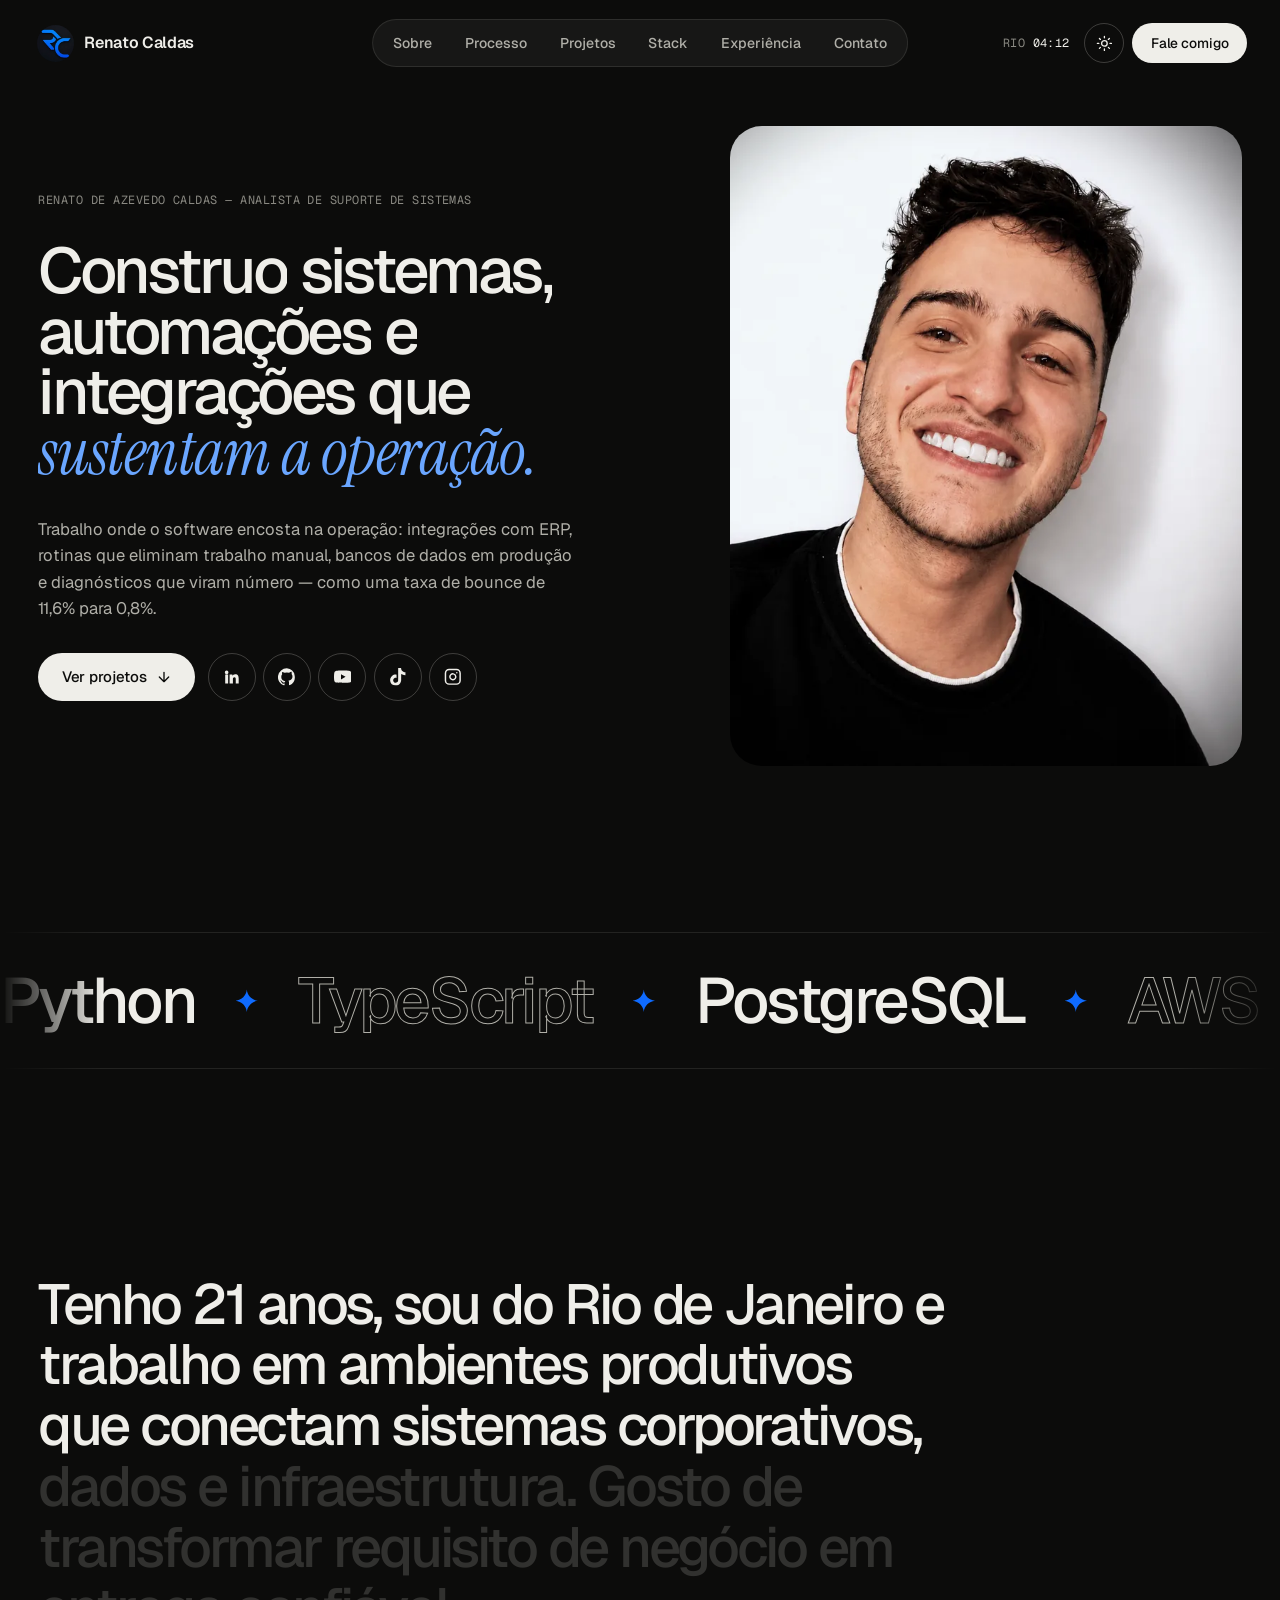
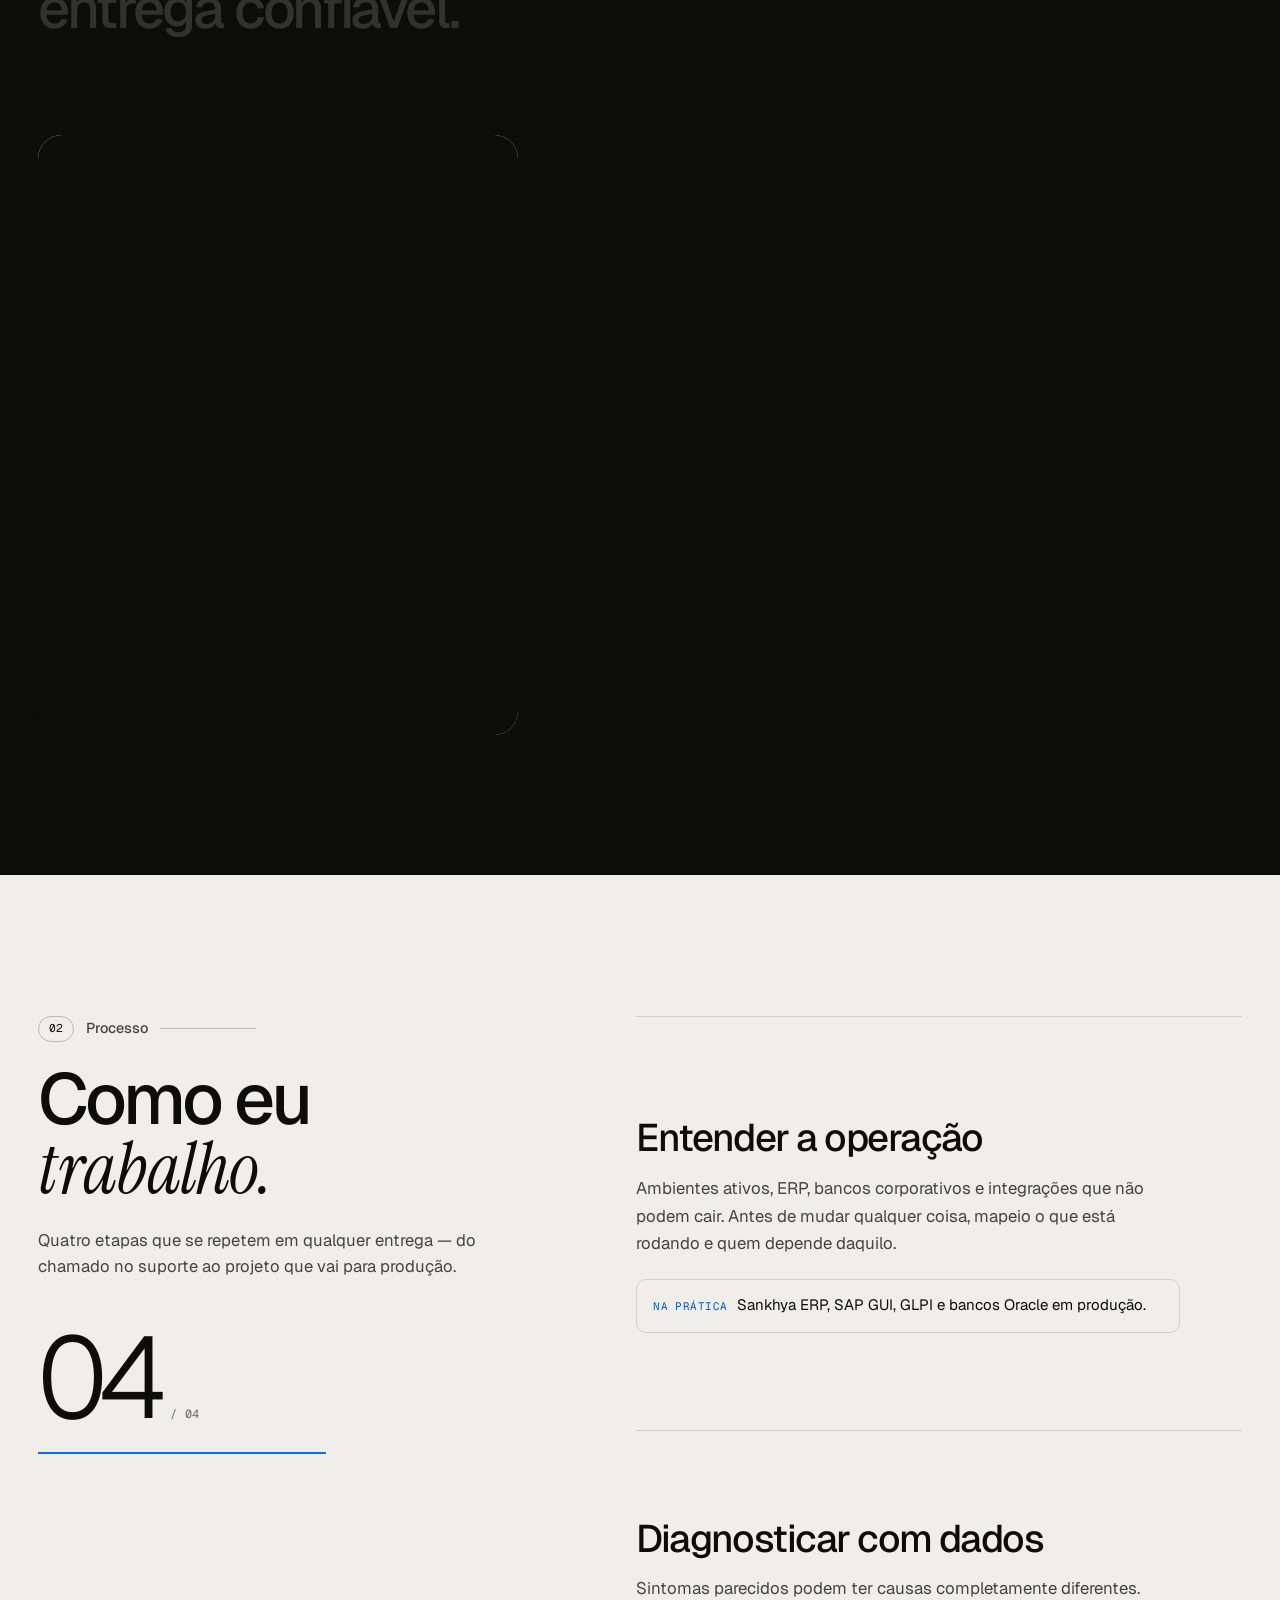
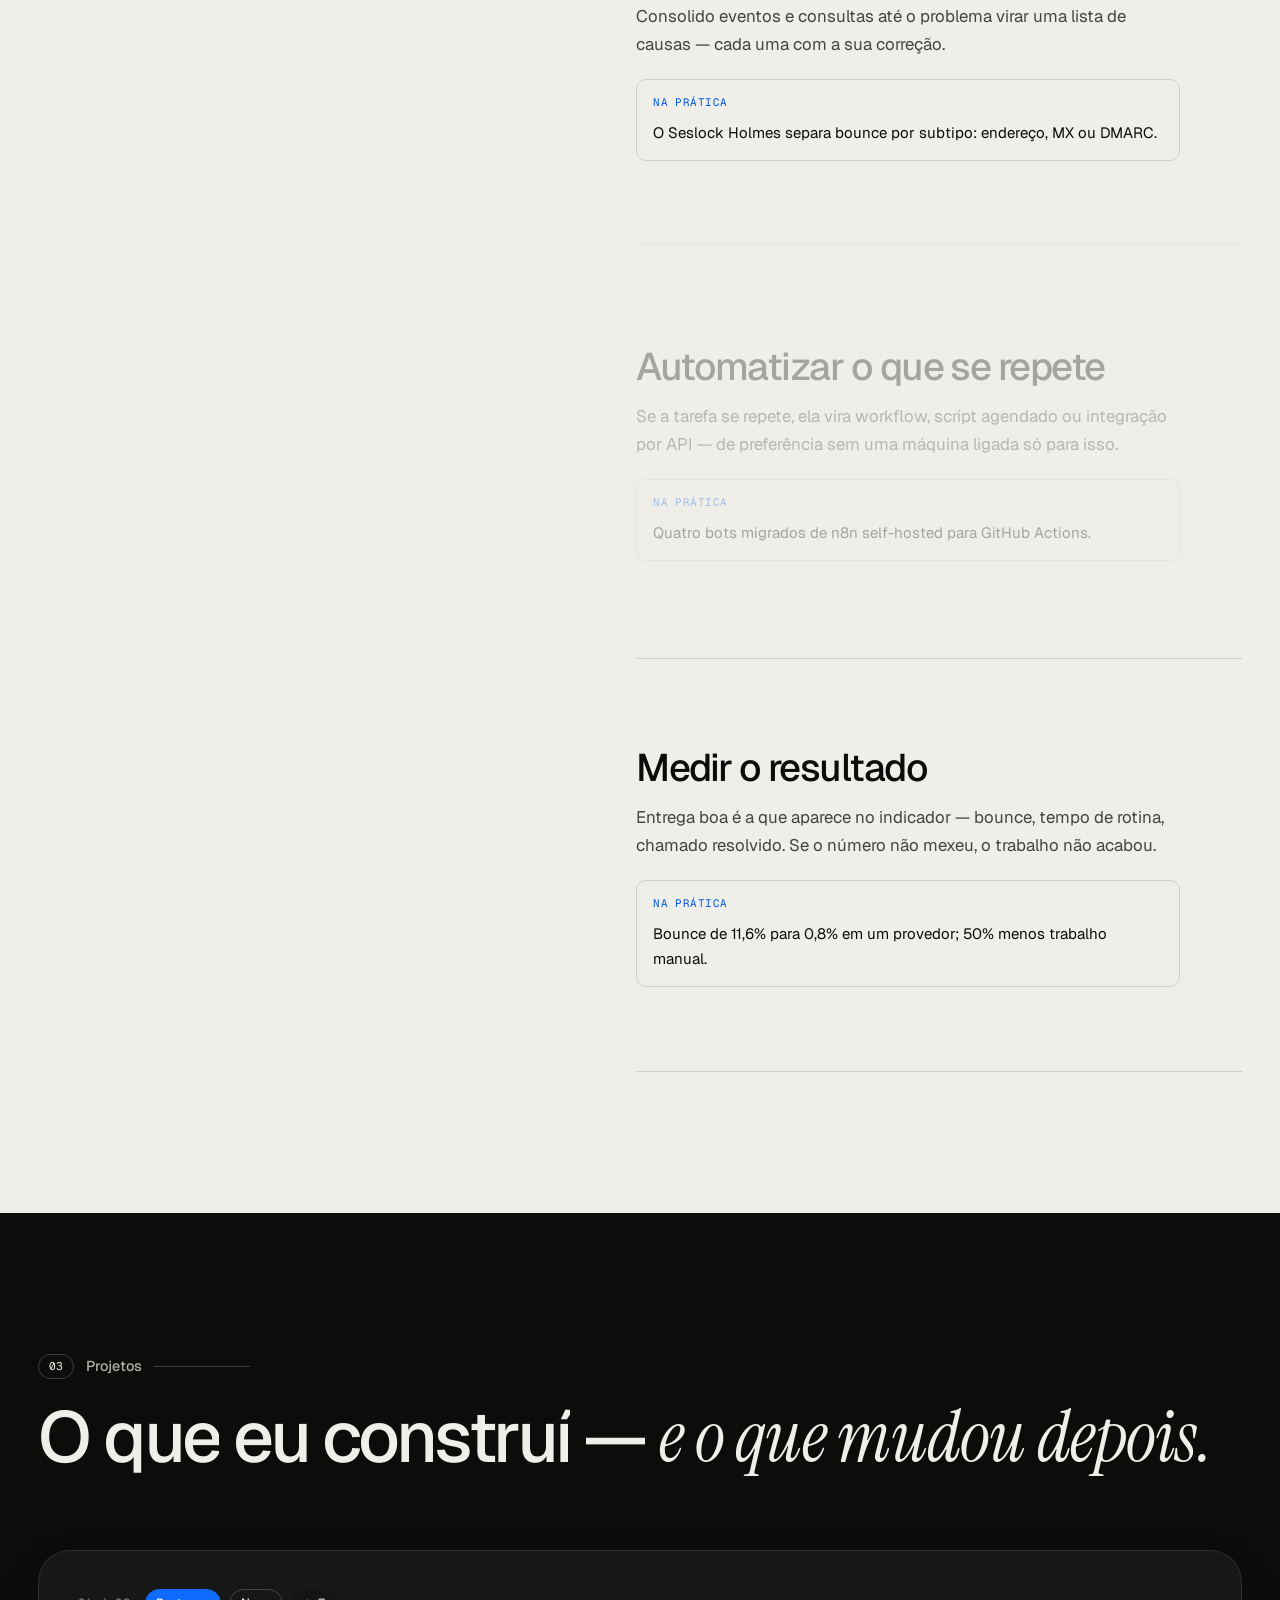
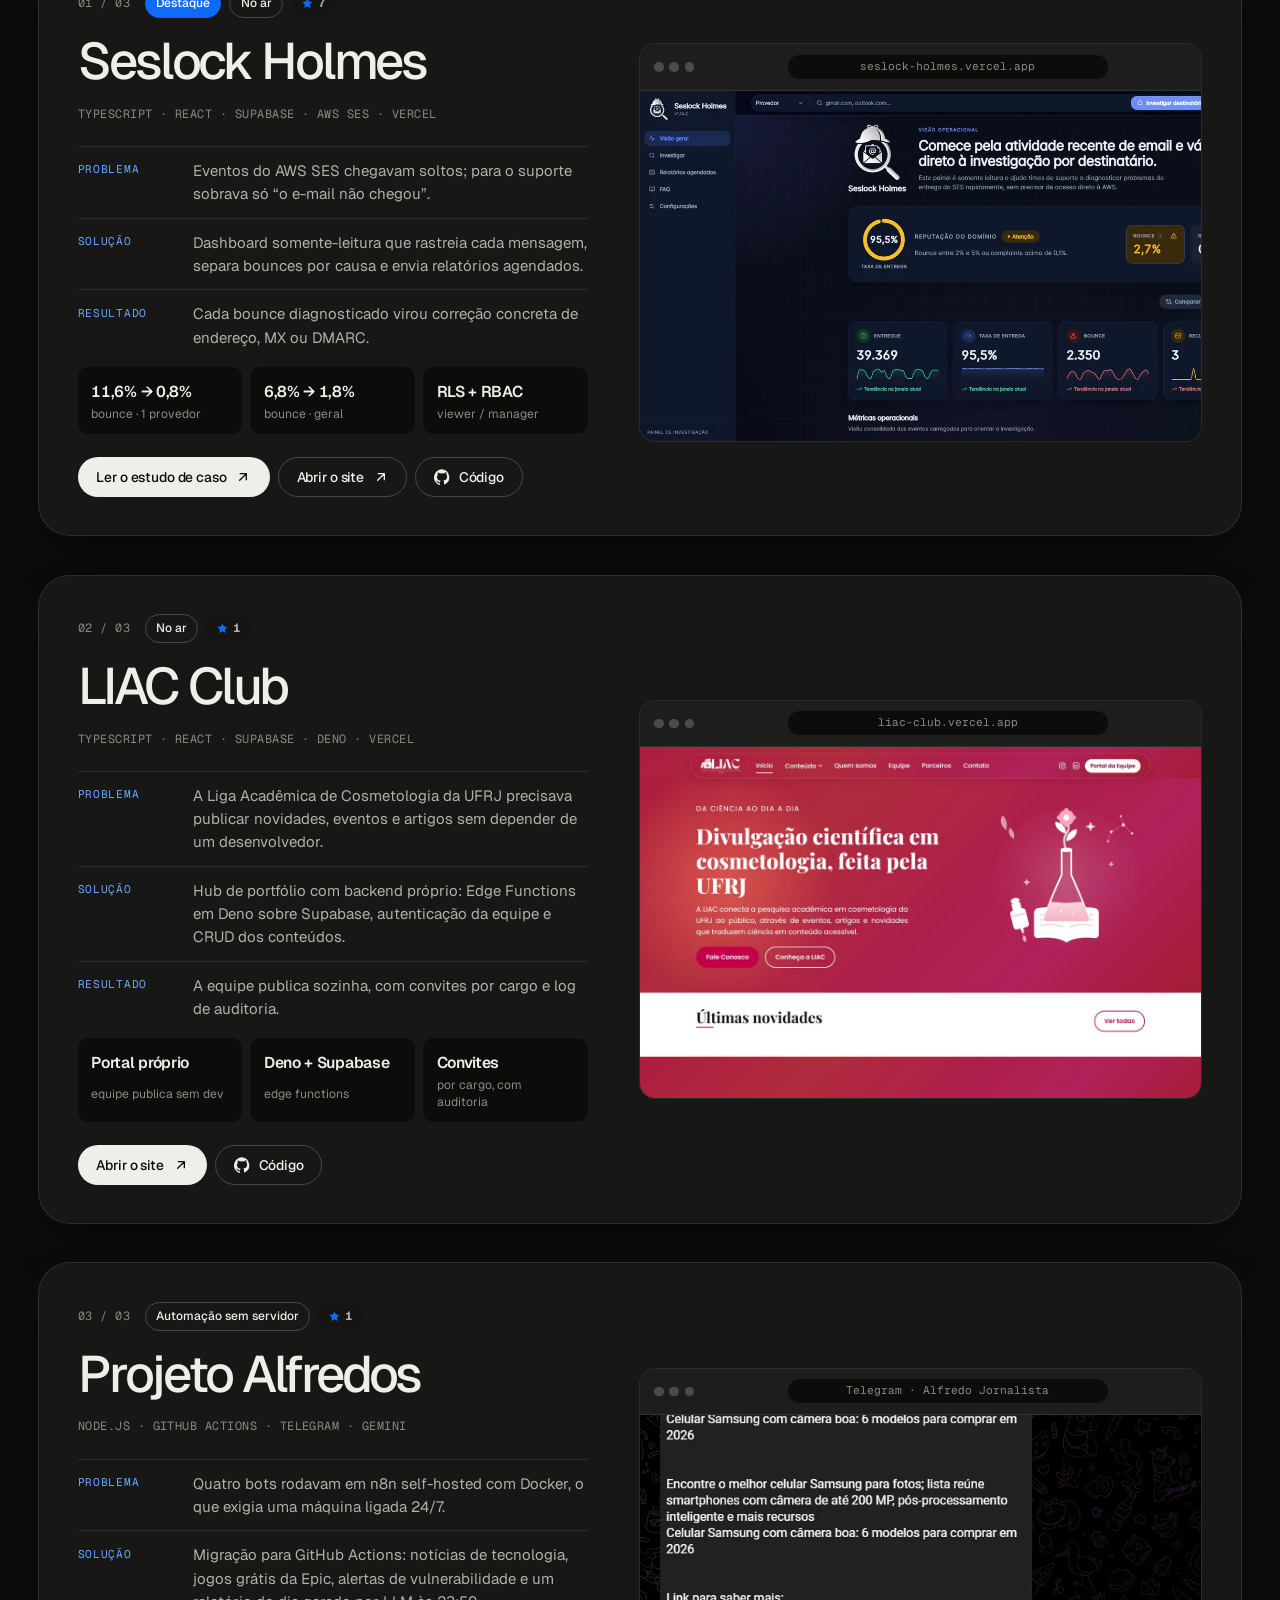
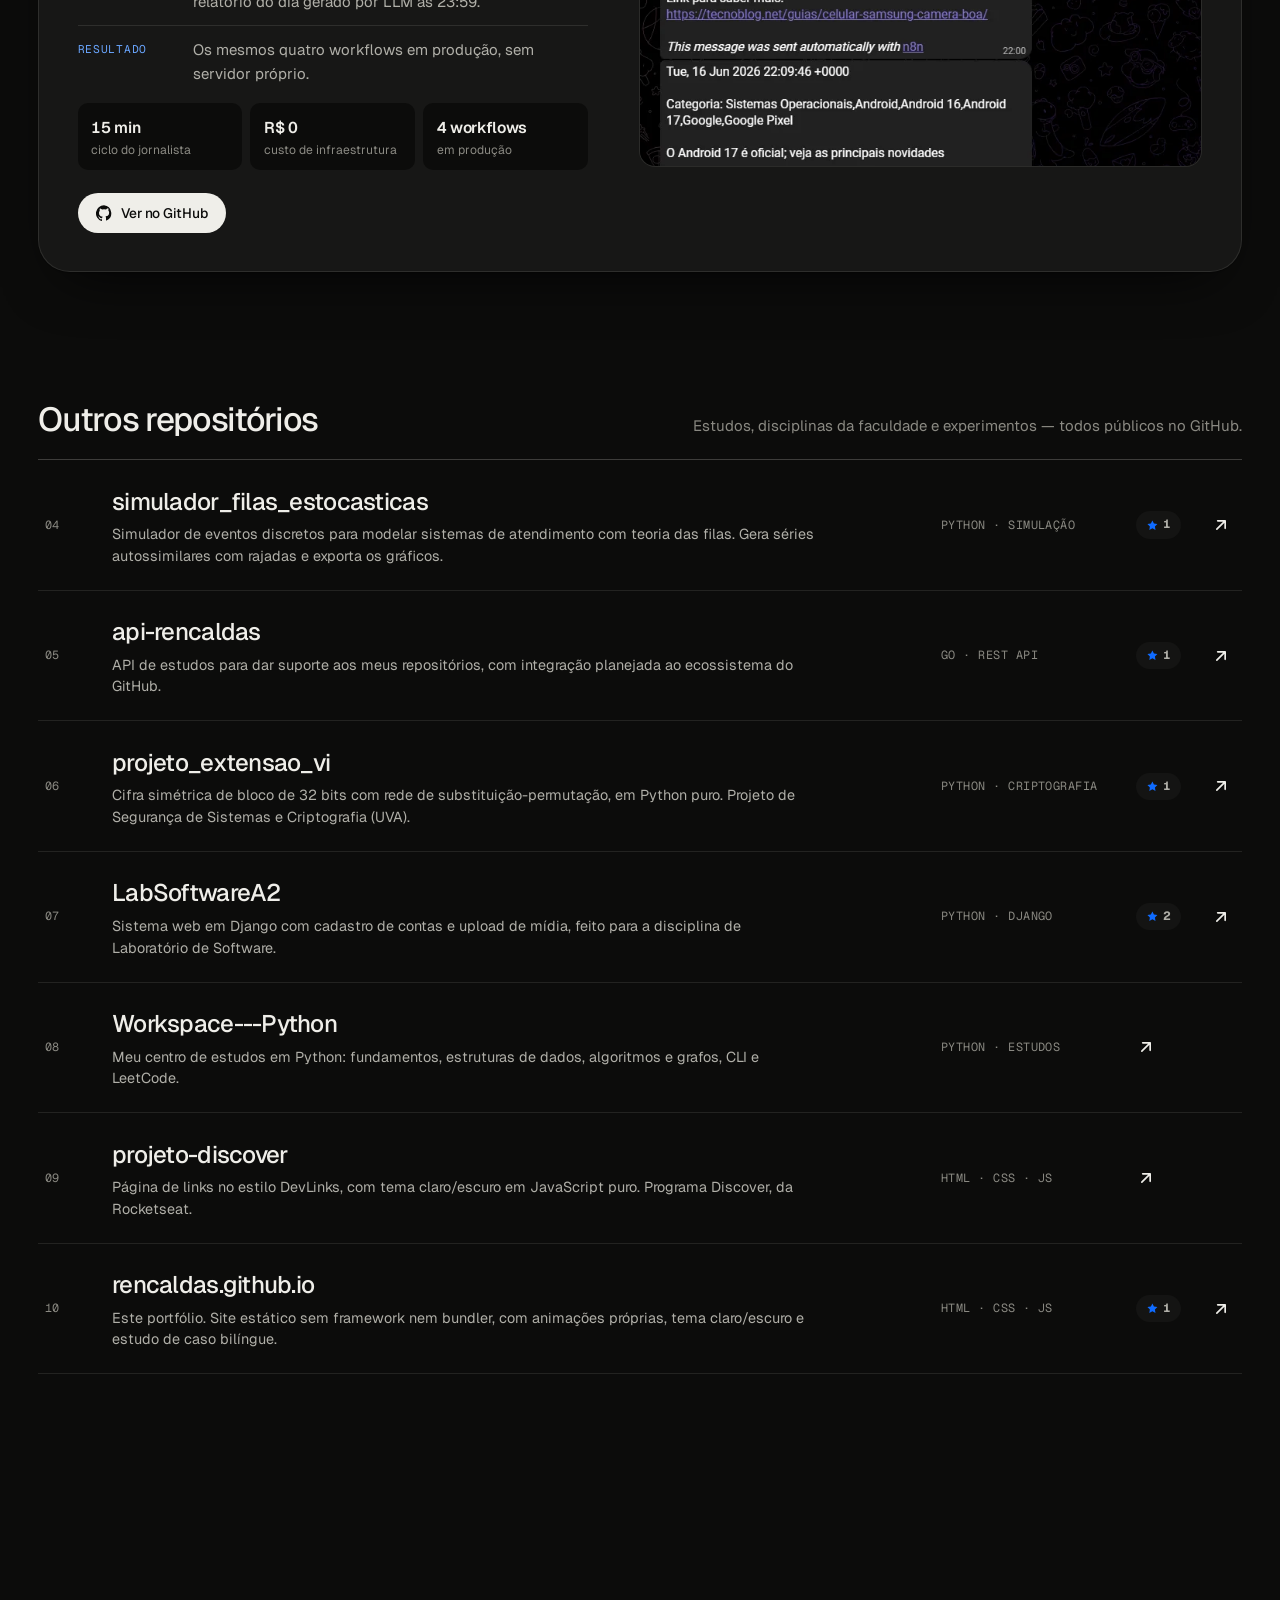
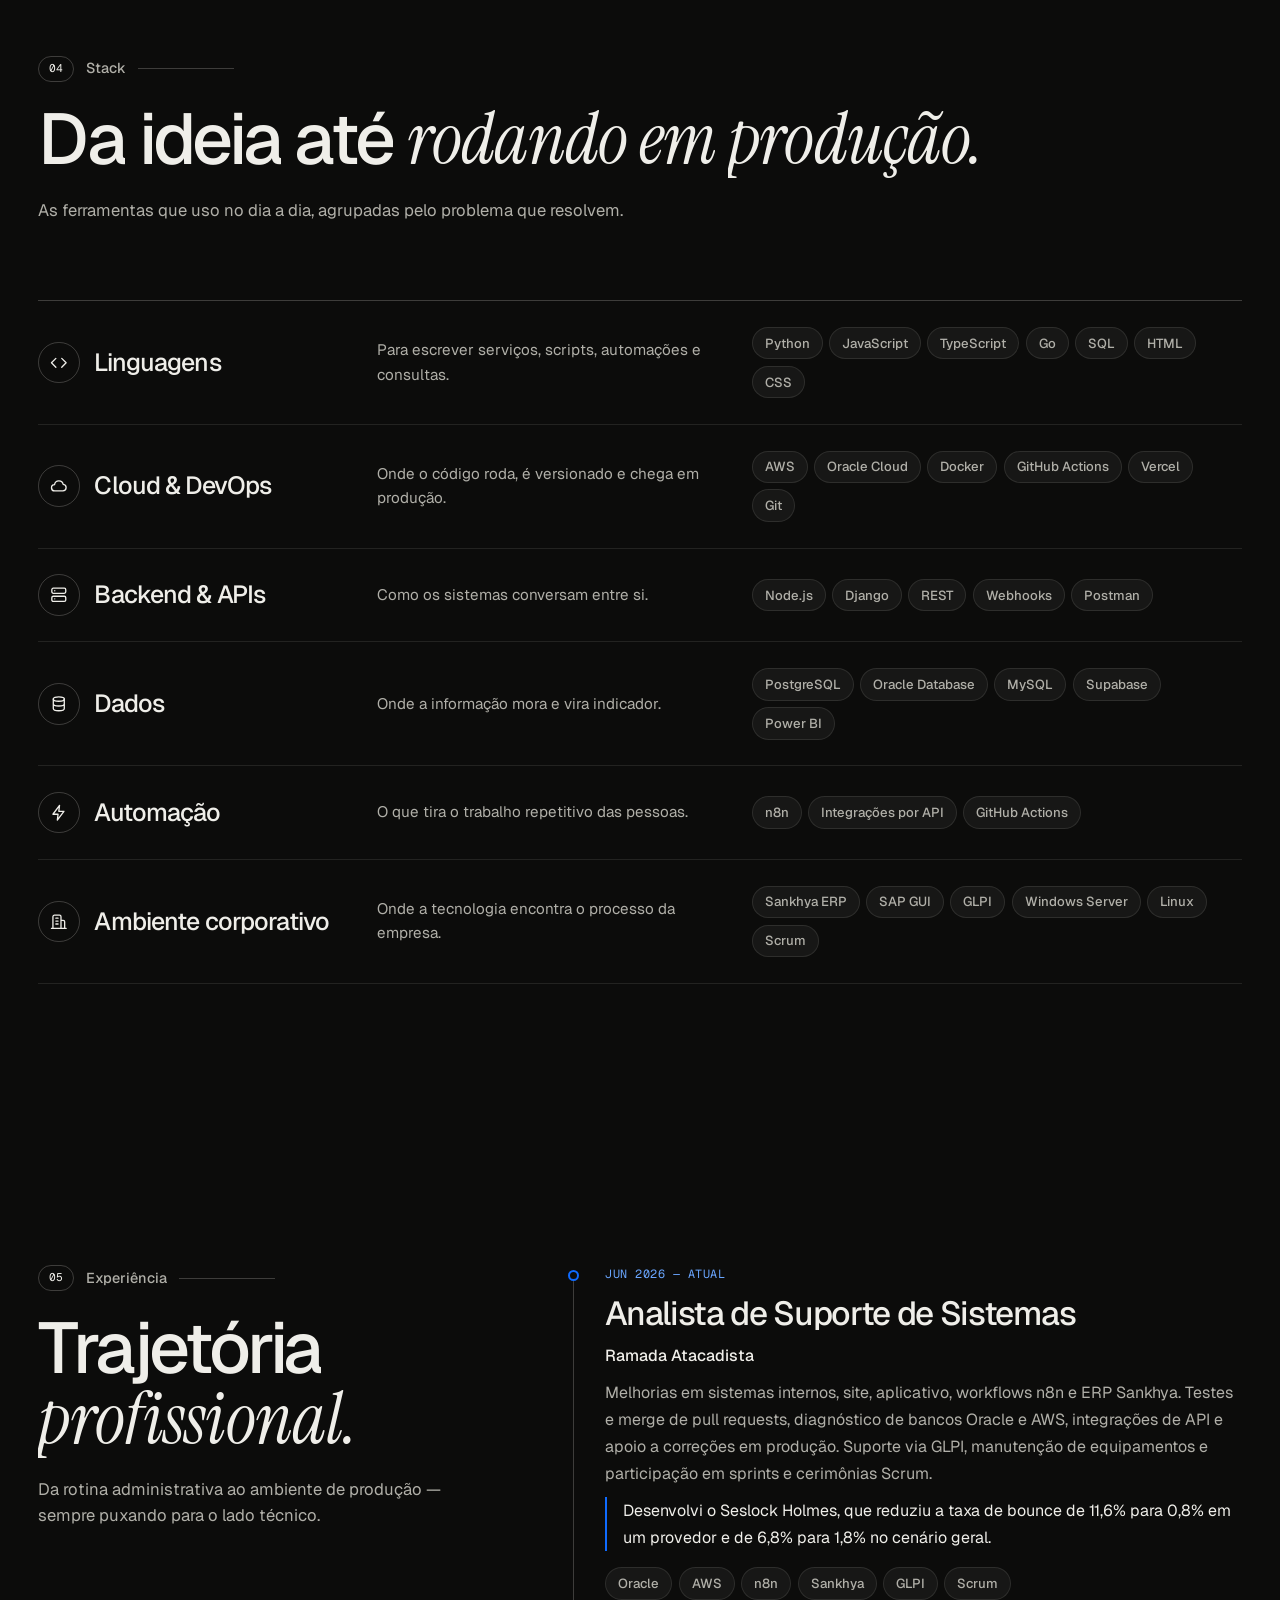
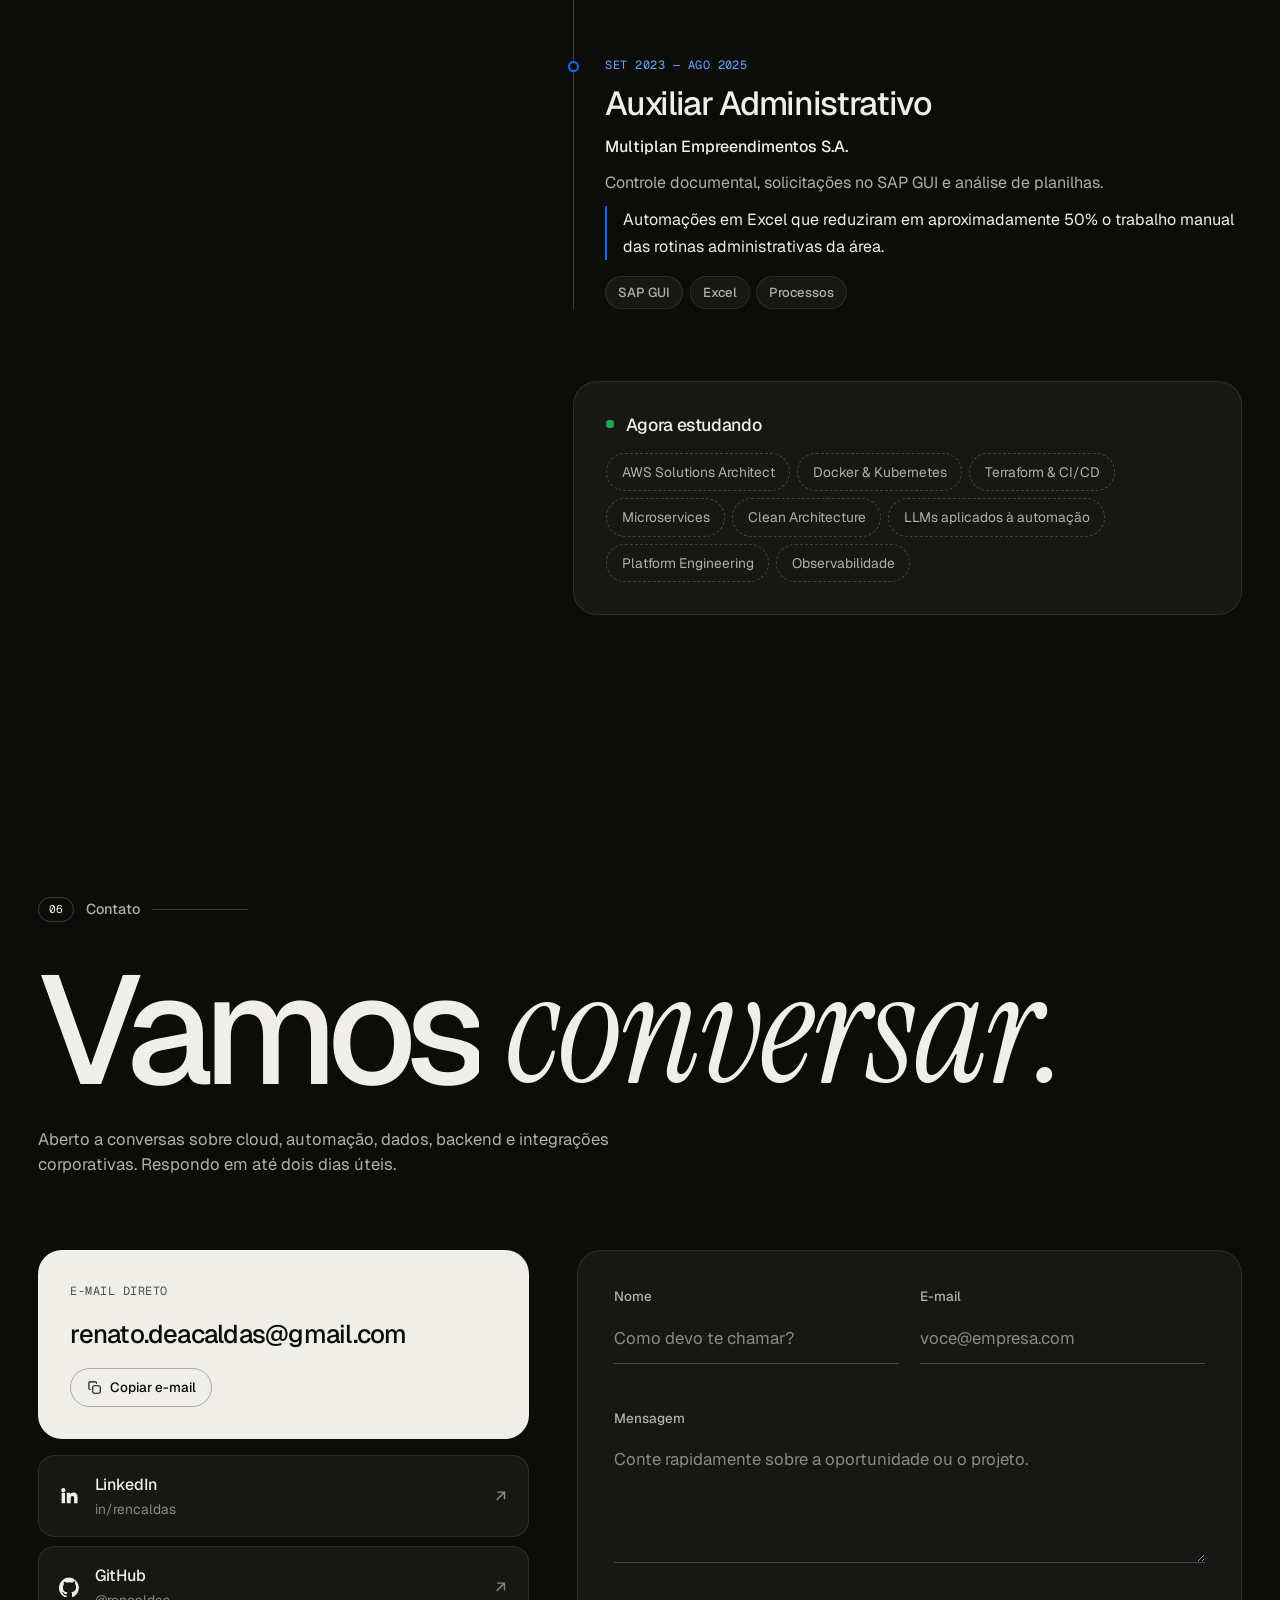
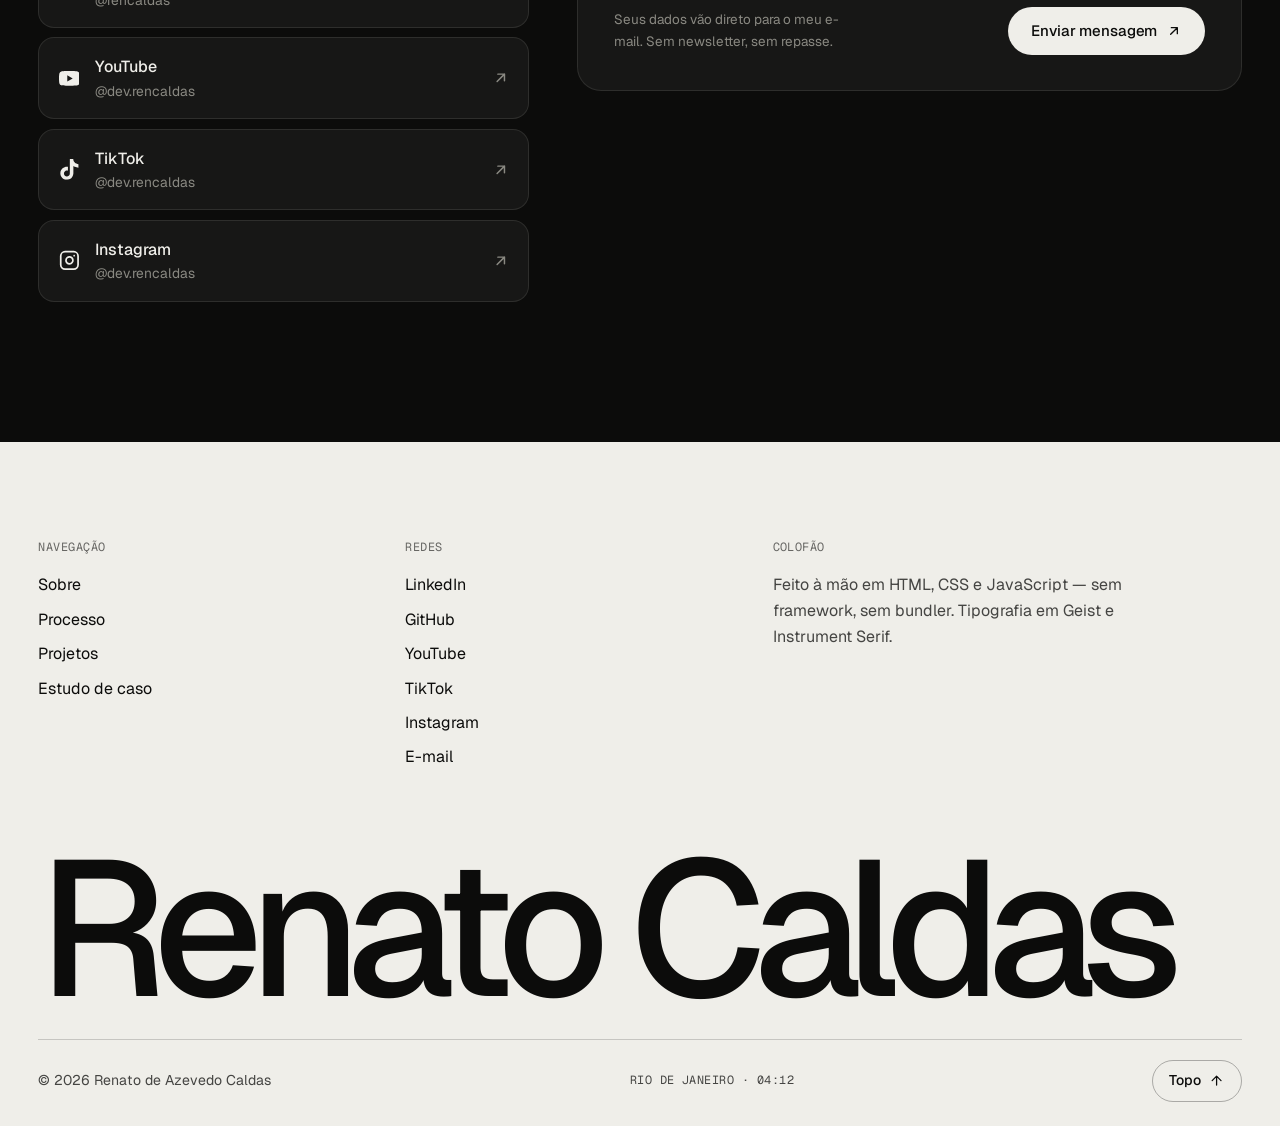
==== commit 80e85ecb: "feat(ui): redesenha o portfólio com linha editorial e camada de animações - Tipografia Geist + Instr" ====
--- a/index.html
+++ b/index.html
@@ -9,7 +9,7 @@
       content="Analista de Suporte de Sistemas focado em cloud, automação, backend, bancos de dados e integrações empresariais. Portfólio de projetos, experiência e resultados."
     />
     <meta name="author" content="Renato de Azevedo Caldas" />
-    <meta name="theme-color" content="#05070d" />
+    <meta name="theme-color" content="#0c0c0b" />
     <link rel="canonical" href="https://rencaldas.github.io/" />
 
     <meta property="og:type" content="website" />
@@ -29,8 +29,9 @@
         root.classList.add("js");
         try {
           const saved = localStorage.getItem("rencaldas-theme");
-          root.dataset.theme =
-            saved || (window.matchMedia("(prefers-color-scheme: light)").matches ? "light" : "dark");
+          root.dataset.theme = saved || "dark"; // escuro é o padrão; o botão salva a escolha
+          const calm = window.matchMedia("(prefers-reduced-motion: reduce)").matches;
+          if (!calm && !sessionStorage.getItem("rencaldas-intro")) root.classList.add("has-intro");
         } catch {
           root.dataset.theme = "dark";
         }
@@ -42,7 +43,7 @@
     <link rel="preconnect" href="https://fonts.googleapis.com" />
     <link rel="preconnect" href="https://fonts.gstatic.com" crossorigin />
     <link
-      href="https://fonts.googleapis.com/css2?family=Inter:wght@400;500;600;700&family=JetBrains+Mono:wght@400;500&display=swap"
+      href="https://fonts.googleapis.com/css2?family=Geist:wght@300..700&family=Geist+Mono:wght@400;500&family=Instrument+Serif:ital@0;1&display=swap"
       rel="stylesheet"
     />
     <link rel="preload" as="image" href="assets/img/profile.webp" />
@@ -52,14 +53,13 @@
   <body>
     <a class="skip-link" href="#main">Ir para o conteúdo</a>
 
-    <div class="backdrop" aria-hidden="true">
-      <div class="backdrop-aurora">
-        <span class="blob blob-a"></span>
-        <span class="blob blob-b"></span>
-        <span class="blob blob-c"></span>
+    <!-- Intro: só na primeira visita da sessão, e nunca com movimento reduzido -->
+    <div class="intro" aria-hidden="true" data-intro>
+      <div class="intro-inner">
+        <p class="intro-name"><span>Renato</span> <span>Caldas</span></p>
+        <p class="intro-role">Cloud · Automação · Integrações</p>
       </div>
-      <div class="backdrop-grid"></div>
-      <div class="backdrop-noise"></div>
+      <p class="intro-count"><span data-intro-count>0</span>%</p>
     </div>
 
     <svg width="0" height="0" style="position: absolute" aria-hidden="true" focusable="false">
@@ -67,6 +67,9 @@
         <symbol id="i-arrow-ur" viewBox="0 0 24 24" fill="none" stroke="currentColor" stroke-width="2" stroke-linecap="round" stroke-linejoin="round">
           <path d="M7 17 17 7M8 7h9v9" />
         </symbol>
+        <symbol id="i-arrow-right" viewBox="0 0 24 24" fill="none" stroke="currentColor" stroke-width="2" stroke-linecap="round" stroke-linejoin="round">
+          <path d="M5 12h14M13 5l7 7-7 7" />
+        </symbol>
         <symbol id="i-arrow-down" viewBox="0 0 24 24" fill="none" stroke="currentColor" stroke-width="2" stroke-linecap="round" stroke-linejoin="round">
           <path d="M12 5v14M5 12l7 7 7-7" />
         </symbol>
@@ -74,21 +77,42 @@
           <path d="M12 19V5M5 12l7-7 7 7" />
         </symbol>
         <symbol id="i-github" viewBox="0 0 24 24" fill="currentColor">
-          <path d="M12 .5a12 12 0 0 0-3.8 23.4c.6.1.8-.3.8-.6v-2c-3.3.7-4-1.6-4-1.6-.6-1.4-1.4-1.8-1.4-1.8-1.1-.8.1-.7.1-.7 1.2.1 1.9 1.2 1.9 1.2 1.1 1.9 2.9 1.4 3.6 1 .1-.8.4-1.4.8-1.7-2.7-.3-5.500-1.3-5.5-5.9 0-1.3.5-2.4 1.2-3.2-.1-.3-.5-1.5.1-3.2 0 0 1-.3 3.3 1.2a11.5 11.5 0 0 1 6 0C17.4 4.7 18.4 5 18.4 5c.6 1.7.2 2.9.1 3.2.8.8 1.2 1.9 1.2 3.2 0 4.6-2.8 5.6-5.5 5.9.4.4.8 1.1.8 2.2v3.3c0 .3.2.7.8.6A12 12 0 0 0 12 .5Z" />
+          <path d="M12 .5a12 12 0 0 0-3.8 23.4c.6.1.8-.3.8-.6v-2c-3.3.7-4-1.6-4-1.6-.6-1.4-1.4-1.8-1.4-1.8-1.1-.8.1-.7.1-.7 1.2.1 1.9 1.2 1.9 1.2 1.1 1.9 2.9 1.4 3.6 1 .1-.8.4-1.4.8-1.7-2.7-.3-5.5-1.3-5.5-5.9 0-1.3.5-2.4 1.2-3.2-.1-.3-.5-1.5.1-3.2 0 0 1-.3 3.3 1.2a11.5 11.5 0 0 1 6 0C17.4 4.7 18.4 5 18.4 5c.6 1.7.2 2.9.1 3.2.8.8 1.2 1.9 1.2 3.2 0 4.6-2.8 5.6-5.5 5.9.4.4.8 1.1.8 2.2v3.3c0 .3.2.7.8.6A12 12 0 0 0 12 .5Z" />
         </symbol>
         <symbol id="i-linkedin" viewBox="0 0 24 24" fill="currentColor">
           <path d="M4.98 3.5a2.5 2.5 0 1 1 0 5 2.5 2.5 0 0 1 0-5ZM3 9h4v12H3zM9 9h3.8v1.7h.05c.53-1 1.83-2.05 3.77-2.05 4.03 0 4.78 2.65 4.78 6.1V21h-4v-5.4c0-1.3-.02-2.96-1.8-2.96-1.8 0-2.08 1.4-2.08 2.86V21H9z" />
+        </symbol>
+        <symbol id="i-youtube" viewBox="0 0 24 24" fill="currentColor">
+          <path d="M23.498 6.186a3.016 3.016 0 0 0-2.122-2.136C19.505 3.545 12 3.545 12 3.545s-7.505 0-9.377.505A3.017 3.017 0 0 0 .502 6.186C0 8.07 0 12 0 12s0 3.93.502 5.814a3.016 3.016 0 0 0 2.122 2.136c1.871.505 9.376.505 9.376.505s7.505 0 9.377-.505a3.015 3.015 0 0 0 2.122-2.136C24 15.93 24 12 24 12s0-3.93-.502-5.814zM9.545 15.568V8.432L15.818 12l-6.273 3.568z" />
+        </symbol>
+        <symbol id="i-tiktok" viewBox="0 0 24 24" fill="currentColor">
+          <path d="M12.525.02c1.31-.02 2.61-.01 3.91-.02.08 1.53.63 3.09 1.75 4.17 1.12 1.11 2.7 1.62 4.24 1.79v4.03c-1.44-.05-2.89-.35-4.2-.97-.57-.26-1.1-.59-1.62-.93-.01 2.92.01 5.84-.02 8.75-.08 1.4-.54 2.79-1.35 3.94-1.31 1.92-3.58 3.17-5.91 3.21-1.43.08-2.86-.31-4.08-1.03-2.02-1.19-3.44-3.37-3.65-5.71-.02-.5-.03-1-.01-1.49.18-1.9 1.12-3.72 2.58-4.96 1.66-1.44 3.98-2.13 6.15-1.72.02 1.48-.04 2.96-.04 4.44-.99-.32-2.15-.23-3.02.37-.63.41-1.11 1.04-1.36 1.75-.21.51-.15 1.07-.14 1.61.24 1.64 1.82 3.02 3.5 2.87 1.12-.01 2.19-.66 2.77-1.61.19-.33.4-.67.41-1.06.1-1.79.06-3.57.07-5.36.01-4.03-.01-8.05.02-12.07z" />
+        </symbol>
+        <symbol id="i-instagram" viewBox="0 0 24 24" fill="none" stroke="currentColor" stroke-width="2" stroke-linecap="round" stroke-linejoin="round">
+          <rect x="2" y="2" width="20" height="20" rx="5" />
+          <path d="M16 11.37A4 4 0 1 1 12.63 8 4 4 0 0 1 16 11.37z" />
+          <path d="M17.5 6.5h.01" />
         </symbol>
         <symbol id="i-mail" viewBox="0 0 24 24" fill="none" stroke="currentColor" stroke-width="1.8" stroke-linecap="round" stroke-linejoin="round">
           <rect x="2.5" y="4.5" width="19" height="15" rx="2.5" />
           <path d="m3 7 9 6 9-6" />
         </symbol>
+        <symbol id="i-copy" viewBox="0 0 24 24" fill="none" stroke="currentColor" stroke-width="1.8" stroke-linecap="round" stroke-linejoin="round">
+          <rect x="9" y="9" width="12" height="12" rx="2.5" />
+          <path d="M5 15H4.5A1.5 1.5 0 0 1 3 13.5v-9A1.5 1.5 0 0 1 4.5 3h9A1.5 1.5 0 0 1 15 4.5V5" />
+        </symbol>
+        <symbol id="i-check" viewBox="0 0 24 24" fill="none" stroke="currentColor" stroke-width="2" stroke-linecap="round" stroke-linejoin="round">
+          <path d="m5 12.5 4.5 4.5L19 7" />
+        </symbol>
         <symbol id="i-sun" viewBox="0 0 24 24" fill="none" stroke="currentColor" stroke-width="1.9" stroke-linecap="round">
           <circle cx="12" cy="12" r="4" />
           <path d="M12 2v2m0 16v2M2 12h2m16 0h2M4.9 4.9l1.4 1.4m11.4 11.4 1.4 1.4M19.1 4.9l-1.4 1.4M6.3 17.7l-1.4 1.4" />
         </symbol>
         <symbol id="i-moon" viewBox="0 0 24 24" fill="none" stroke="currentColor" stroke-width="1.9" stroke-linecap="round" stroke-linejoin="round">
           <path d="M20.5 14.4A8.5 8.5 0 0 1 9.6 3.5a8.5 8.5 0 1 0 10.9 10.9Z" />
+        </symbol>
+        <symbol id="i-spark" viewBox="0 0 24 24" fill="currentColor">
+          <path d="M12 1.5c.5 5.6 4.9 10 10.5 10.5-5.6.5-10 4.9-10.5 10.5C11.5 16.9 7.1 12.5 1.5 12 7.1 11.5 11.5 7.1 12 1.5Z" />
         </symbol>
         <symbol id="i-code" viewBox="0 0 24 24" fill="none" stroke="currentColor" stroke-width="1.8" stroke-linecap="round" stroke-linejoin="round">
           <path d="m8 6-6 6 6 6M16 6l6 6-6 6" />
@@ -110,19 +134,6 @@
         </symbol>
         <symbol id="i-building" viewBox="0 0 24 24" fill="none" stroke="currentColor" stroke-width="1.8" stroke-linecap="round" stroke-linejoin="round">
           <path d="M4 21V5a2 2 0 0 1 2-2h7a2 2 0 0 1 2 2v16M15 10h3a2 2 0 0 1 2 2v9M2 21h20M8 7h3M8 11h3M8 15h3" />
-        </symbol>
-        <symbol id="i-shield" viewBox="0 0 24 24" fill="none" stroke="currentColor" stroke-width="1.8" stroke-linecap="round" stroke-linejoin="round">
-          <path d="M12 2.5 4.5 6v6c0 4.5 3.2 8.4 7.5 9.5 4.3-1.1 7.5-5 7.5-9.5V6z" />
-          <path d="m9 12 2 2 4-4" />
-        </symbol>
-        <symbol id="i-target" viewBox="0 0 24 24" fill="none" stroke="currentColor" stroke-width="1.8" stroke-linecap="round" stroke-linejoin="round">
-          <circle cx="12" cy="12" r="9" />
-          <circle cx="12" cy="12" r="5" />
-          <circle cx="12" cy="12" r="1.4" />
-        </symbol>
-        <symbol id="i-graduation" viewBox="0 0 24 24" fill="none" stroke="currentColor" stroke-width="1.8" stroke-linecap="round" stroke-linejoin="round">
-          <path d="m12 3 10 5-10 5L2 8z" />
-          <path d="M6 10.5V16c0 1.7 2.7 3 6 3s6-1.3 6-3v-5.5" />
         </symbol>
         <symbol id="i-star" viewBox="0 0 24 24" fill="currentColor">
           <path d="m12 2.6 2.9 5.9 6.5.95-4.7 4.58 1.11 6.47L12 17.45l-5.81 3.05 1.11-6.47-4.7-4.58 6.5-.95z" />
@@ -137,831 +148,958 @@
           <span class="brand-text">Renato Caldas</span>
         </a>
 
-        <nav class="nav" id="nav-menu" data-nav aria-label="Navegação principal">
+        <nav class="nav" data-nav aria-label="Navegação principal">
+          <span class="nav-pill" aria-hidden="true" data-nav-pill></span>
           <a class="nav-link" href="#sobre">Sobre</a>
+          <a class="nav-link" href="#processo">Processo</a>
+          <a class="nav-link" href="#projetos">Projetos</a>
           <a class="nav-link" href="#stack">Stack</a>
-          <a class="nav-link" href="#projetos">Projetos</a>
           <a class="nav-link" href="#experiencia">Experiência</a>
           <a class="nav-link" href="#contato">Contato</a>
         </nav>
 
         <div class="header-actions">
+          <p class="header-clock mono" aria-label="Horário local no Rio de Janeiro">
+            RIO <span data-clock>--:--</span>
+          </p>
           <button class="icon-btn theme-toggle" type="button" data-theme-toggle aria-label="Alternar tema">
             <svg class="icon-sun" aria-hidden="true"><use href="#i-sun" /></svg>
             <svg class="icon-moon" aria-hidden="true"><use href="#i-moon" /></svg>
           </button>
-          <a class="btn btn-primary btn-sm" href="#contato">Fale comigo</a>
+          <a class="btn btn-primary btn-sm header-cta" href="#contato" data-magnetic>
+            <span class="btn-label">Fale comigo</span>
+          </a>
           <button
             class="nav-toggle"
             type="button"
             data-nav-toggle
             aria-expanded="false"
-            aria-controls="nav-menu"
+            aria-controls="menu-panel"
             aria-label="Abrir menu"
           >
-            <span></span><span></span><span></span>
+            <span></span><span></span>
           </button>
         </div>
       </div>
       <div class="scroll-progress" data-progress></div>
     </header>
 
+    <!-- Menu de tela cheia (mobile e tablet) -->
+    <div class="menu-panel" id="menu-panel" data-menu>
+      <nav class="menu-links" aria-label="Menu">
+        <a href="#sobre"><span class="mono">01</span>Sobre</a>
+        <a href="#processo"><span class="mono">02</span>Processo</a>
+        <a href="#projetos"><span class="mono">03</span>Projetos</a>
+        <a href="#stack"><span class="mono">04</span>Stack</a>
+        <a href="#experiencia"><span class="mono">05</span>Experiência</a>
+        <a href="#contato"><span class="mono">06</span>Contato</a>
+      </nav>
+      <div class="menu-foot">
+        <a href="https://www.linkedin.com/in/rencaldas/" target="_blank" rel="noreferrer">LinkedIn</a>
+        <a href="https://github.com/rencaldas" target="_blank" rel="noreferrer">GitHub</a>
+        <a href="https://www.youtube.com/@dev.rencaldas" target="_blank" rel="noreferrer">YouTube</a>
+        <a href="https://www.tiktok.com/@dev.rencaldas" target="_blank" rel="noreferrer">TikTok</a>
+        <a href="https://www.instagram.com/dev.rencaldas/" target="_blank" rel="noreferrer">Instagram</a>
+        <a href="mailto:renato.deacaldas@gmail.com">E-mail</a>
+      </div>
+    </div>
+
     <main id="main">
-      <!-- Hero -->
-      <section class="hero" id="top">
+      <!-- ============================================================ Hero -->
+      <section class="hero" id="top" data-hero>
         <div class="shell hero-inner">
           <div class="hero-copy">
-            <p class="status-pill" data-reveal>
-              <span class="status-dot" aria-hidden="true"></span>
-              Rio de Janeiro, RJ · Aberto a novas oportunidades
-            </p>
-
-            <h1 class="hero-title gradient-flow" data-reveal style="--delay: 60ms">
-              <span>Renato de</span>
-              <span>Azevedo Caldas</span>
+            <p class="hero-kicker mono" data-reveal>Renato de Azevedo Caldas — Analista de Suporte de Sistemas</p>
+
+            <h1 class="hero-title" data-split>
+              Construo sistemas, automações e integrações que <em>sustentam a operação.</em>
             </h1>
 
-            <p class="hero-role" data-reveal style="--delay: 120ms">
-              Analista de Suporte de Sistemas
-              <span class="dot" aria-hidden="true"></span>
-              Cloud &amp; Automação
-            </p>
-
-            <p class="hero-lead" data-reveal style="--delay: 180ms">
+            <p class="hero-lead" data-reveal style="--delay: 500ms">
               Trabalho onde o software encosta na operação: integrações com ERP, rotinas que eliminam trabalho manual,
               bancos de dados em produção e diagnósticos que viram número — como uma taxa de bounce de 11,6% para 0,8%.
             </p>
 
-            <div class="hero-actions" data-reveal style="--delay: 240ms">
-              <a class="btn btn-primary" href="#projetos">
-                Ver projetos
+            <div class="hero-actions" data-reveal style="--delay: 620ms">
+              <a class="btn btn-primary" href="#projetos" data-magnetic>
+                <span class="btn-label">Ver projetos</span>
                 <svg aria-hidden="true"><use href="#i-arrow-down" /></svg>
               </a>
-              <a class="btn btn-ghost" href="https://www.linkedin.com/in/rencaldas/" target="_blank" rel="noreferrer">
-                <svg aria-hidden="true"><use href="#i-linkedin" /></svg>
-                LinkedIn
-              </a>
-              <a class="btn btn-ghost" href="https://github.com/rencaldas" target="_blank" rel="noreferrer">
-                <svg aria-hidden="true"><use href="#i-github" /></svg>
-                GitHub
-              </a>
+              <ul class="social-row" aria-label="Redes sociais">
+                <li>
+                  <a class="icon-btn social-btn" href="https://www.linkedin.com/in/rencaldas/" target="_blank" rel="noreferrer" aria-label="LinkedIn">
+                    <svg aria-hidden="true"><use href="#i-linkedin" /></svg>
+                  </a>
+                </li>
+                <li>
+                  <a class="icon-btn social-btn" href="https://github.com/rencaldas" target="_blank" rel="noreferrer" aria-label="GitHub">
+                    <svg aria-hidden="true"><use href="#i-github" /></svg>
+                  </a>
+                </li>
+                <li>
+                  <a class="icon-btn social-btn" href="https://www.youtube.com/@dev.rencaldas" target="_blank" rel="noreferrer" aria-label="YouTube">
+                    <svg aria-hidden="true"><use href="#i-youtube" /></svg>
+                  </a>
+                </li>
+                <li>
+                  <a class="icon-btn social-btn" href="https://www.tiktok.com/@dev.rencaldas" target="_blank" rel="noreferrer" aria-label="TikTok">
+                    <svg aria-hidden="true"><use href="#i-tiktok" /></svg>
+                  </a>
+                </li>
+                <li>
+                  <a class="icon-btn social-btn" href="https://www.instagram.com/dev.rencaldas/" target="_blank" rel="noreferrer" aria-label="Instagram">
+                    <svg aria-hidden="true"><use href="#i-instagram" /></svg>
+                  </a>
+                </li>
+              </ul>
             </div>
-
-            <dl class="hero-meta" data-reveal style="--delay: 300ms">
-              <div>
-                <dt>Atualmente</dt>
-                <dd>Ramada Atacadista</dd>
-              </div>
-              <div>
-                <dt>Formação</dt>
-                <dd>Ciência da Computação · 2027</dd>
-              </div>
-              <div>
-                <dt>Foco</dt>
-                <dd>Cloud, dados e integrações</dd>
-              </div>
-            </dl>
-          </div>
-
-          <div class="hero-portrait" data-reveal style="--delay: 160ms">
-            <span class="portrait-glow" aria-hidden="true"></span>
-            <div class="portrait-frame">
+          </div>
+
+          <figure class="hero-portrait" data-clip style="--delay: 200ms">
+            <img
+              src="assets/img/profile.webp"
+              alt="Retrato de Renato de Azevedo Caldas"
+              width="720"
+              height="900"
+              fetchpriority="high"
+            />
+          </figure>
+        </div>
+
+        <div class="shell">
+          <dl class="hero-meta" data-reveal style="--delay: 760ms">
+            <div>
+              <dt>Atualmente</dt>
+              <dd>Ramada Atacadista</dd>
+            </div>
+            <div>
+              <dt>Formação</dt>
+              <dd>Ciência da Computação · 2027</dd>
+            </div>
+            <div>
+              <dt>Foco</dt>
+              <dd>Cloud, dados e integrações</dd>
+            </div>
+            <div class="hero-scroll" aria-hidden="true">
+              <dt>Role</dt>
+              <dd><span class="scroll-line"></span></dd>
+            </div>
+          </dl>
+        </div>
+      </section>
+
+      <!-- ========================================================= Marquee -->
+      <div class="marquee" aria-hidden="true">
+        <div class="marquee-track" data-marquee>
+          <span>Python</span><svg><use href="#i-spark" /></svg>
+          <span class="is-outline">TypeScript</span><svg><use href="#i-spark" /></svg>
+          <span>PostgreSQL</span><svg><use href="#i-spark" /></svg>
+          <span class="is-outline">AWS</span><svg><use href="#i-spark" /></svg>
+          <span>Oracle</span><svg><use href="#i-spark" /></svg>
+          <span class="is-outline">Docker</span><svg><use href="#i-spark" /></svg>
+          <span>n8n</span><svg><use href="#i-spark" /></svg>
+          <span class="is-outline">Supabase</span><svg><use href="#i-spark" /></svg>
+          <span>GitHub Actions</span><svg><use href="#i-spark" /></svg>
+          <span class="is-outline">Sankhya ERP</span><svg><use href="#i-spark" /></svg>
+        </div>
+      </div>
+
+      <!-- =========================================================== Sobre -->
+      <section class="section" id="sobre">
+        <div class="shell">
+          <p class="section-label" data-reveal><span class="mono">01</span>Sobre</p>
+
+          <p class="statement" data-highlight>
+            Tenho 21 anos, sou do Rio de Janeiro e trabalho em ambientes produtivos que conectam sistemas corporativos,
+            dados e infraestrutura. Gosto de transformar requisito de negócio em entrega confiável.
+          </p>
+
+          <div class="about-grid">
+            <figure class="about-portrait" data-clip>
               <img
                 src="assets/img/profile.webp"
                 alt="Retrato de Renato de Azevedo Caldas"
                 width="720"
                 height="900"
-                fetchpriority="high"
+                loading="lazy"
+                decoding="async"
+                data-parallax-img
               />
+              <figcaption class="mono">Renato Caldas · Rio de Janeiro</figcaption>
+            </figure>
+
+            <div class="prose" data-reveal style="--delay: 100ms">
+              <p>
+                Estudo <strong>Ciência da Computação</strong> na Universidade Veiga de Almeida. Minha rotina mistura
+                desenvolvimento, suporte técnico, automações, análise de banco de dados e melhoria contínua de processos
+                internos.
+              </p>
+              <p>
+                Como <strong>Analista de Suporte de Sistemas na Ramada Atacadista</strong>, diagnostico bancos Oracle e
+                AWS, testo e faço merge de pull requests, construo workflows no n8n e ajusto o ERP Sankhya quando o
+                processo pede.
+              </p>
+              <p>
+                Entrego APIs, workflows, dashboards e rotinas que reduzem atrito para quem depende de tecnologia todos
+                os dias — e direciono meu desenvolvimento para <strong>cloud, bancos de dados, integrações e
+                automação</strong>.
+              </p>
+              <a class="link-arrow" href="#processo">
+                Como eu trabalho <svg aria-hidden="true"><use href="#i-arrow-right" /></svg>
+              </a>
             </div>
           </div>
-        </div>
-
-        <div class="shell">
-          <p class="scroll-cue" aria-hidden="true">
-            <svg><use href="#i-arrow-down" /></svg>
-            Role para explorar
-          </p>
         </div>
       </section>
 
-      <!-- Marquee -->
-      <div class="marquee" aria-hidden="true">
-        <div class="marquee-track" data-marquee>
-          <span>Python</span><span>TypeScript</span><span>Go</span><span>Node.js</span><span>SQL</span>
-          <span>PostgreSQL</span><span>Oracle Database</span><span>AWS</span><span>Oracle Cloud</span>
-          <span>Docker</span><span>Supabase</span><span>n8n</span><span>Sankhya ERP</span><span>SAP GUI</span>
-          <span>GitHub Actions</span><span>Power BI</span><span>REST APIs</span><span>Django</span>
-        </div>
-      </div>
-
-      <!-- Stats -->
-      <section class="section" aria-labelledby="resultados-title" style="padding-block: clamp(3rem, 6vw, 4.5rem)">
-        <h2 id="resultados-title" class="sr-only">Resultados em números</h2>
-        <div class="shell stats-grid">
-          <article class="stat panel panel-lit" data-reveal>
-            <strong data-count="93" data-prefix="-" data-suffix="%">-93%</strong>
-            <span>na taxa de bounce de um provedor com o Seslock Holmes (11,6% → 0,8%)</span>
-          </article>
-          <article class="stat panel panel-lit" data-reveal style="--delay: 80ms">
-            <strong data-count="50" data-suffix="%">50%</strong>
-            <span>menos trabalho manual em rotinas administrativas automatizadas</span>
-          </article>
-          <article class="stat panel panel-lit" data-reveal style="--delay: 160ms">
-            <strong data-count="4" data-suffix=" bots">4 bots</strong>
-            <span>rodando sem servidor próprio via GitHub Actions no Projeto Alfredos</span>
-          </article>
-          <article class="stat panel panel-lit" data-reveal style="--delay: 240ms">
-            <strong>2027</strong>
-            <span>conclusão prevista em Ciência da Computação (UVA)</span>
-          </article>
+      <!-- ======================================================== Processo -->
+      <section class="section process" id="processo" data-process>
+        <div class="shell process-grid">
+          <div class="process-aside">
+            <p class="section-label" data-reveal><span class="mono">02</span>Processo</p>
+            <h2 data-split>Como eu <em>trabalho.</em></h2>
+            <p class="lead" data-reveal style="--delay: 120ms">
+              Quatro etapas que se repetem em qualquer entrega — do chamado no suporte ao projeto que vai para produção.
+            </p>
+            <div class="process-counter" aria-hidden="true">
+              <span class="process-num" data-process-num>01</span>
+              <span class="process-total mono">/ 04</span>
+            </div>
+            <div class="process-bar" aria-hidden="true"><span data-process-bar></span></div>
+          </div>
+
+          <ol class="process-steps">
+            <li class="process-step" data-step>
+              <h3>Entender a operação</h3>
+              <p>
+                Ambientes ativos, ERP, bancos corporativos e integrações que não podem cair. Antes de mudar qualquer
+                coisa, mapeio o que está rodando e quem depende daquilo.
+              </p>
+              <p class="step-proof"><span class="mono">Na prática</span> Sankhya ERP, SAP GUI, GLPI e bancos Oracle em produção.</p>
+            </li>
+            <li class="process-step" data-step>
+              <h3>Diagnosticar com dados</h3>
+              <p>
+                Sintomas parecidos podem ter causas completamente diferentes. Consolido eventos e consultas até o
+                problema virar uma lista de causas — cada uma com a sua correção.
+              </p>
+              <p class="step-proof"><span class="mono">Na prática</span> O Seslock Holmes separa bounce por subtipo: endereço, MX ou DMARC.</p>
+            </li>
+            <li class="process-step" data-step>
+              <h3>Automatizar o que se repete</h3>
+              <p>
+                Se a tarefa se repete, ela vira workflow, script agendado ou integração por API — de preferência sem
+                uma máquina ligada só para isso.
+              </p>
+              <p class="step-proof"><span class="mono">Na prática</span> Quatro bots migrados de n8n self-hosted para GitHub Actions.</p>
+            </li>
+            <li class="process-step" data-step>
+              <h3>Medir o resultado</h3>
+              <p>
+                Entrega boa é a que aparece no indicador — bounce, tempo de rotina, chamado resolvido. Se o número não
+                mexeu, o trabalho não acabou.
+              </p>
+              <p class="step-proof"><span class="mono">Na prática</span> Bounce de 11,6% para 0,8% em um provedor; 50% menos trabalho manual.</p>
+            </li>
+          </ol>
         </div>
       </section>
 
-      <!-- Sobre -->
-      <section class="section" id="sobre">
-        <div class="shell split">
-          <div class="section-head" data-reveal style="margin-bottom: 0">
-            <p class="eyebrow">Sobre</p>
-            <h2>Software com olhar de quem sustenta a operação.</h2>
-          </div>
-
-          <div>
-            <div class="prose" data-reveal style="--delay: 80ms">
-              <p>
-                Tenho 21 anos, sou do Rio de Janeiro e estudo <strong>Ciência da Computação</strong> na Universidade
-                Veiga de Almeida. Minha rotina mistura desenvolvimento, suporte técnico, automações, análise de banco de
-                dados e melhoria contínua de processos internos.
-              </p>
-              <p>
-                Como <strong>Analista de Suporte de Sistemas na Ramada Atacadista</strong>, atuo em ambientes produtivos
-                que conectam sistemas corporativos, dados e infraestrutura. Diagnostico bancos Oracle e AWS, testo e
-                faço merge de pull requests, construo workflows no n8n e ajusto o ERP Sankhya quando o processo pede.
-              </p>
-              <p>
-                Gosto de transformar requisito de negócio em entrega confiável: APIs, workflows, dashboards e rotinas
-                que reduzem atrito para quem depende de tecnologia todos os dias. Direciono meu desenvolvimento para
-                <strong>cloud, bancos de dados, integrações e automação</strong>.
-              </p>
-            </div>
-
-            <div class="about-aside">
-              <article class="about-card panel panel-lit" data-reveal style="--delay: 140ms">
-                <svg aria-hidden="true"><use href="#i-server" /></svg>
-                <h3>Produção de verdade</h3>
-                <p>Ambientes ativos, ERP, bancos corporativos e integrações que não podem cair.</p>
-              </article>
-              <article class="about-card panel panel-lit" data-reveal style="--delay: 200ms">
-                <svg aria-hidden="true"><use href="#i-zap" /></svg>
-                <h3>Automação primeiro</h3>
-                <p>Se a tarefa se repete, ela vira workflow, script agendado ou integração por API.</p>
-              </article>
-              <article class="about-card panel panel-lit" data-reveal style="--delay: 260ms">
-                <svg aria-hidden="true"><use href="#i-target" /></svg>
-                <h3>Resultado mensurável</h3>
-                <p>Entrega boa é a que aparece no indicador — bounce, tempo de rotina, chamado resolvido.</p>
-              </article>
-              <article class="about-card panel panel-lit" data-reveal style="--delay: 320ms">
-                <svg aria-hidden="true"><use href="#i-graduation" /></svg>
-                <h3>Aprendizado contínuo</h3>
-                <p>Estudo cloud, containers e arquitetura enquanto aplico no trabalho e em projetos próprios.</p>
-              </article>
-            </div>
-          </div>
-        </div>
-      </section>
-
-      <!-- Stack -->
-      <section class="section" id="stack">
-        <div class="shell">
-          <div class="section-head is-centered" data-reveal>
-            <p class="eyebrow">Stack</p>
-            <h2>Da ideia até rodando em produção.</h2>
-            <p class="lead" style="margin-inline: auto; margin-top: 1rem">
-              As ferramentas que uso no dia a dia, agrupadas pelo problema que resolvem.
-            </p>
-          </div>
-
-          <div class="bento">
-            <article class="bento-card is-wide panel panel-lit" data-reveal>
-              <span class="bento-icon"><svg aria-hidden="true"><use href="#i-code" /></svg></span>
-              <h3>Linguagens</h3>
-              <div class="tag-row">
-                <span class="tag">Python</span><span class="tag">JavaScript</span><span class="tag">TypeScript</span>
-                <span class="tag">Go</span><span class="tag">SQL</span><span class="tag">HTML</span
-                ><span class="tag">CSS</span>
-              </div>
-            </article>
-
-            <article class="bento-card is-wide panel panel-lit" data-reveal style="--delay: 80ms">
-              <span class="bento-icon"><svg aria-hidden="true"><use href="#i-cloud" /></svg></span>
-              <h3>Cloud &amp; DevOps</h3>
-              <div class="tag-row">
-                <span class="tag">AWS</span><span class="tag">Oracle Cloud</span><span class="tag">Docker</span>
-                <span class="tag">GitHub Actions</span><span class="tag">Vercel</span><span class="tag">Git</span>
-              </div>
-            </article>
-
-            <article class="bento-card panel panel-lit" data-reveal style="--delay: 140ms">
-              <span class="bento-icon"><svg aria-hidden="true"><use href="#i-server" /></svg></span>
-              <h3>Backend &amp; APIs</h3>
-              <div class="tag-row">
-                <span class="tag">Node.js</span><span class="tag">Django</span><span class="tag">REST</span>
-                <span class="tag">Webhooks</span><span class="tag">Postman</span>
-              </div>
-            </article>
-
-            <article class="bento-card panel panel-lit" data-reveal style="--delay: 200ms">
-              <span class="bento-icon"><svg aria-hidden="true"><use href="#i-database" /></svg></span>
-              <h3>Dados</h3>
-              <div class="tag-row">
-                <span class="tag">PostgreSQL</span><span class="tag">MySQL</span><span class="tag">Supabase</span>
-                <span class="tag">Power BI</span>
-              </div>
-            </article>
-
-            <article class="bento-card panel panel-lit" data-reveal style="--delay: 260ms">
-              <span class="bento-icon"><svg aria-hidden="true"><use href="#i-zap" /></svg></span>
-              <h3>Automação</h3>
-              <div class="tag-row">
-                <span class="tag">n8n</span><span class="tag">Integrações por API</span>
-                <span class="tag">GitHub Actions</span>
-              </div>
-            </article>
-
-            <article class="bento-card is-full panel panel-lit" data-reveal style="--delay: 320ms">
-              <span class="bento-icon"><svg aria-hidden="true"><use href="#i-building" /></svg></span>
-              <div>
-                <h3>Ambiente corporativo</h3>
-                <p style="color: var(--text-dim); font-size: 0.88rem; margin-top: 0.2rem">
-                  Onde a tecnologia encontra o processo da empresa.
-                </p>
-              </div>
-              <div class="tag-row">
-                <span class="tag">Sankhya ERP</span><span class="tag">SAP GUI</span><span class="tag">GLPI</span>
-                <span class="tag">Windows Server</span><span class="tag">Linux</span><span class="tag">Scrum</span>
-              </div>
-            </article>
-          </div>
-        </div>
-      </section>
-
-      <!-- Projetos -->
+      <!-- ======================================================== Projetos -->
       <section class="section" id="projetos">
         <div class="shell">
-          <div class="section-head" data-reveal>
-            <p class="eyebrow">Projetos</p>
-            <h2>O que eu construí e o que mudou depois.</h2>
-          </div>
-
-          <div class="project-showcase">
+          <div class="section-intro">
+            <p class="section-label" data-reveal><span class="mono">03</span>Projetos</p>
+            <h2 data-split>O que eu construí — <em>e o que mudou depois.</em></h2>
+          </div>
+
+          <div class="work-stack" data-stack>
             <!-- Seslock Holmes -->
-            <article class="project-hero panel panel-lit" data-reveal>
-              <div class="project-hero-copy">
-                <div class="flag-row">
-                  <span class="project-flag">Projeto em destaque</span>
-                  <span class="project-flag">No ar</span>
+            <article class="work-card" data-stack-card style="--i: 0">
+              <div class="work-copy">
+                <div class="work-top">
+                  <span class="mono work-index">01 / 03</span>
+                  <span class="flag is-accent">Destaque</span>
+                  <span class="flag">No ar</span>
                   <span class="stars" data-stars="seslock-holmes">
                     <svg aria-hidden="true"><use href="#i-star" /></svg>
                     <b>7</b>
                     <span class="sr-only">estrelas no GitHub</span>
                   </span>
                 </div>
-                <h3>Seslock Holmes</h3>
-                <p class="mono">TypeScript · React · Supabase · AWS SES · Vercel</p>
-                <p>
-                  Dashboard de investigação de e-mails do AWS SES. Centraliza eventos, entregas, bounces e complaints,
-                  rastreia cada mensagem, gera relatórios agendados por e-mail e permite compartilhar visões públicas
-                  somente-leitura com token. Cada bounce diagnosticado virou correção concreta de endereço, MX ou DMARC.
-                </p>
-                <div class="result-row">
-                  <div class="result-chip">
-                    <b>11,6% → 0,8%</b>
-                    <span>bounce · 1 provedor</span>
-                  </div>
-                  <div class="result-chip">
-                    <b>6,8% → 1,8%</b>
-                    <span>bounce · geral</span>
-                  </div>
-                  <div class="result-chip">
-                    <b>RLS + RBAC</b>
-                    <span>viewer / manager</span>
-                  </div>
+                <h3 class="work-title">Seslock Holmes</h3>
+                <p class="work-tech mono">TypeScript · React · Supabase · AWS SES · Vercel</p>
+
+                <dl class="work-story">
+                  <div>
+                    <dt>Problema</dt>
+                    <dd>Eventos do AWS SES chegavam soltos; para o suporte sobrava só “o e-mail não chegou”.</dd>
+                  </div>
+                  <div>
+                    <dt>Solução</dt>
+                    <dd>
+                      Dashboard somente-leitura que rastreia cada mensagem, separa bounces por causa e envia relatórios
+                      agendados.
+                    </dd>
+                  </div>
+                  <div>
+                    <dt>Resultado</dt>
+                    <dd>Cada bounce diagnosticado virou correção concreta de endereço, MX ou DMARC.</dd>
+                  </div>
+                </dl>
+
+                <div class="work-metrics">
+                  <div><b>11,6% → 0,8%</b><span>bounce · 1 provedor</span></div>
+                  <div><b>6,8% → 1,8%</b><span>bounce · geral</span></div>
+                  <div><b>RLS + RBAC</b><span>viewer / manager</span></div>
                 </div>
-                <div class="project-actions">
-                  <a class="btn btn-primary btn-sm" href="seslock-holmes/">
-                    Ler o estudo de caso
+
+                <div class="work-actions">
+                  <a class="btn btn-primary btn-sm" href="seslock-holmes/" data-magnetic>
+                    <span class="btn-label">Ler o estudo de caso</span>
                     <svg aria-hidden="true"><use href="#i-arrow-ur" /></svg>
                   </a>
-                  <a
-                    class="btn btn-ghost btn-sm"
-                    href="https://seslock-holmes.vercel.app"
-                    target="_blank"
-                    rel="noreferrer"
-                  >
-                    Abrir o site
+                  <a class="btn btn-ghost btn-sm" href="https://seslock-holmes.vercel.app" target="_blank" rel="noreferrer">
+                    <span class="btn-label">Abrir o site</span>
                     <svg aria-hidden="true"><use href="#i-arrow-ur" /></svg>
                   </a>
-                  <a
-                    class="btn btn-ghost btn-sm"
-                    href="https://github.com/rencaldas/seslock-holmes"
-                    target="_blank"
-                    rel="noreferrer"
-                  >
+                  <a class="btn btn-ghost btn-sm" href="https://github.com/rencaldas/seslock-holmes" target="_blank" rel="noreferrer">
                     <svg aria-hidden="true"><use href="#i-github" /></svg>
-                    Código
+                    <span class="btn-label">Código</span>
                   </a>
                 </div>
               </div>
 
-              <figure class="browser">
-                <div class="browser-bar" aria-hidden="true">
-                  <div class="browser-dots"><i></i><i></i><i></i></div>
-                  <div class="browser-url">seslock-holmes.vercel.app</div>
-                </div>
-                <img
-                  class="browser-shot"
-                  src="assets/img/projects/seslock.webp"
-                  alt="Visão geral do Seslock Holmes: reputação do domínio em 95,5% de taxa de entrega, 2,7% de bounce, e cartões com 39.369 e-mails entregues, 2.350 bounces e 3 reclamações."
-                  width="1400"
-                  height="669"
-                  loading="lazy"
-                  decoding="async"
-                />
-              </figure>
+              <a class="work-media" href="seslock-holmes/" tabindex="-1" aria-hidden="true">
+                <figure class="browser">
+                  <div class="browser-bar">
+                    <div class="browser-dots"><i></i><i></i><i></i></div>
+                    <div class="browser-url">seslock-holmes.vercel.app</div>
+                  </div>
+                  <div class="browser-view">
+                    <img
+                      src="assets/img/projects/seslock.webp"
+                      alt="Visão geral do Seslock Holmes: reputação do domínio em 95,5% de taxa de entrega, 2,7% de bounce, e cartões com 39.369 e-mails entregues, 2.350 bounces e 3 reclamações."
+                      width="1400"
+                      height="669"
+                      loading="lazy"
+                      decoding="async"
+                    />
+                  </div>
+                </figure>
+              </a>
             </article>
 
             <!-- LIAC Club -->
-            <article class="project-hero is-reversed panel panel-lit" data-reveal>
-              <div class="project-hero-copy">
-                <div class="flag-row">
-                  <span class="project-flag">No ar</span>
+            <article class="work-card" data-stack-card style="--i: 1">
+              <div class="work-copy">
+                <div class="work-top">
+                  <span class="mono work-index">02 / 03</span>
+                  <span class="flag">No ar</span>
                   <span class="stars" data-stars="liac-club">
                     <svg aria-hidden="true"><use href="#i-star" /></svg>
                     <b>1</b>
                     <span class="sr-only">estrelas no GitHub</span>
                   </span>
                 </div>
-                <h3>LIAC Club</h3>
-                <p class="mono">TypeScript · React · Supabase · Deno · Vercel</p>
-                <p>
-                  Hub de portfólio digital da LIAC, a Liga Acadêmica de Cosmetologia da UFRJ. A liga publica novidades,
-                  eventos e artigos científicos, e apresenta equipe, projetos e parceiros. O backend é meu também: Edge
-                  Functions em Deno sobre Supabase, com autenticação da equipe, CRUD dos conteúdos, convites por cargo e
-                  log de auditoria.
-                </p>
-                <div class="result-row">
-                  <div class="result-chip"><b>Portal próprio</b><span>equipe publica sem dev</span></div>
-                  <div class="result-chip"><b>Deno + Supabase</b><span>edge functions</span></div>
-                  <div class="result-chip"><b>Convites</b><span>por cargo, com auditoria</span></div>
+                <h3 class="work-title">LIAC Club</h3>
+                <p class="work-tech mono">TypeScript · React · Supabase · Deno · Vercel</p>
+
+                <dl class="work-story">
+                  <div>
+                    <dt>Problema</dt>
+                    <dd>
+                      A Liga Acadêmica de Cosmetologia da UFRJ precisava publicar novidades, eventos e artigos sem
+                      depender de um desenvolvedor.
+                    </dd>
+                  </div>
+                  <div>
+                    <dt>Solução</dt>
+                    <dd>
+                      Hub de portfólio com backend próprio: Edge Functions em Deno sobre Supabase, autenticação da
+                      equipe e CRUD dos conteúdos.
+                    </dd>
+                  </div>
+                  <div>
+                    <dt>Resultado</dt>
+                    <dd>A equipe publica sozinha, com convites por cargo e log de auditoria.</dd>
+                  </div>
+                </dl>
+
+                <div class="work-metrics">
+                  <div><b>Portal próprio</b><span>equipe publica sem dev</span></div>
+                  <div><b>Deno + Supabase</b><span>edge functions</span></div>
+                  <div><b>Convites</b><span>por cargo, com auditoria</span></div>
                 </div>
-                <div class="project-actions">
-                  <a class="btn btn-primary btn-sm" href="https://liac-club.vercel.app" target="_blank" rel="noreferrer">
-                    Abrir o site
+
+                <div class="work-actions">
+                  <a class="btn btn-primary btn-sm" href="https://liac-club.vercel.app" target="_blank" rel="noreferrer" data-magnetic>
+                    <span class="btn-label">Abrir o site</span>
                     <svg aria-hidden="true"><use href="#i-arrow-ur" /></svg>
                   </a>
-                  <a
-                    class="btn btn-ghost btn-sm"
-                    href="https://github.com/rencaldas/liac-club"
-                    target="_blank"
-                    rel="noreferrer"
-                  >
+                  <a class="btn btn-ghost btn-sm" href="https://github.com/rencaldas/liac-club" target="_blank" rel="noreferrer">
                     <svg aria-hidden="true"><use href="#i-github" /></svg>
-                    Código
+                    <span class="btn-label">Código</span>
                   </a>
                 </div>
               </div>
 
-              <figure class="browser">
-                <div class="browser-bar" aria-hidden="true">
-                  <div class="browser-dots"><i></i><i></i><i></i></div>
-                  <div class="browser-url">liac-club.vercel.app</div>
-                </div>
-                <img
-                  class="browser-shot"
-                  src="assets/img/projects/liac.webp"
-                  alt="Página inicial do LIAC Club, com o título Divulgação científica em cosmetologia, feita pela UFRJ."
-                  width="1200"
-                  height="750"
-                  loading="lazy"
-                  decoding="async"
-                />
-              </figure>
+              <a class="work-media" href="https://liac-club.vercel.app" target="_blank" rel="noreferrer" tabindex="-1" aria-hidden="true">
+                <figure class="browser">
+                  <div class="browser-bar">
+                    <div class="browser-dots"><i></i><i></i><i></i></div>
+                    <div class="browser-url">liac-club.vercel.app</div>
+                  </div>
+                  <div class="browser-view">
+                    <img
+                      src="assets/img/projects/liac.webp"
+                      alt="Página inicial do LIAC Club, com o título Divulgação científica em cosmetologia, feita pela UFRJ."
+                      width="1200"
+                      height="750"
+                      loading="lazy"
+                      decoding="async"
+                    />
+                  </div>
+                </figure>
+              </a>
             </article>
 
             <!-- Projeto Alfredos -->
-            <article class="project-hero panel panel-lit" data-reveal>
-              <div class="project-hero-copy">
-                <div class="flag-row">
-                  <span class="project-flag">Automação sem servidor</span>
+            <article class="work-card" data-stack-card style="--i: 2">
+              <div class="work-copy">
+                <div class="work-top">
+                  <span class="mono work-index">03 / 03</span>
+                  <span class="flag">Automação sem servidor</span>
                   <span class="stars" data-stars="projeto-alfredos">
                     <svg aria-hidden="true"><use href="#i-star" /></svg>
                     <b>1</b>
                     <span class="sr-only">estrelas no GitHub</span>
                   </span>
                 </div>
-                <h3>Projeto Alfredos</h3>
-                <p class="mono">Node.js · GitHub Actions · Telegram · Gemini</p>
-                <p>
-                  Quatro bots que nasceram em n8n self-hosted com Docker e foram migrados para GitHub Actions, sem
-                  máquina ligada 24/7. Enviam notícias de tecnologia, jogos grátis da Epic, alertas de vulnerabilidade
-                  nas dependências dos meus repositórios e, às 23:59, um relatório executivo do dia gerado por LLM.
-                </p>
-                <div class="result-row">
-                  <div class="result-chip"><b>15 min</b><span>ciclo do jornalista</span></div>
-                  <div class="result-chip"><b>R$ 0</b><span>custo de infraestrutura</span></div>
-                  <div class="result-chip"><b>4 workflows</b><span>em produção</span></div>
+                <h3 class="work-title">Projeto Alfredos</h3>
+                <p class="work-tech mono">Node.js · GitHub Actions · Telegram · Gemini</p>
+
+                <dl class="work-story">
+                  <div>
+                    <dt>Problema</dt>
+                    <dd>Quatro bots rodavam em n8n self-hosted com Docker, o que exigia uma máquina ligada 24/7.</dd>
+                  </div>
+                  <div>
+                    <dt>Solução</dt>
+                    <dd>
+                      Migração para GitHub Actions: notícias de tecnologia, jogos grátis da Epic, alertas de
+                      vulnerabilidade e um relatório do dia gerado por LLM às 23:59.
+                    </dd>
+                  </div>
+                  <div>
+                    <dt>Resultado</dt>
+                    <dd>Os mesmos quatro workflows em produção, sem servidor próprio.</dd>
+                  </div>
+                </dl>
+
+                <div class="work-metrics">
+                  <div><b>15 min</b><span>ciclo do jornalista</span></div>
+                  <div><b>R$ 0</b><span>custo de infraestrutura</span></div>
+                  <div><b>4 workflows</b><span>em produção</span></div>
                 </div>
-                <div class="project-actions">
-                  <a
-                    class="btn btn-ghost btn-sm"
-                    href="https://github.com/rencaldas/projeto-alfredos"
-                    target="_blank"
-                    rel="noreferrer"
-                  >
+
+                <div class="work-actions">
+                  <a class="btn btn-primary btn-sm" href="https://github.com/rencaldas/projeto-alfredos" target="_blank" rel="noreferrer" data-magnetic>
                     <svg aria-hidden="true"><use href="#i-github" /></svg>
-                    Ver no GitHub
+                    <span class="btn-label">Ver no GitHub</span>
                   </a>
                 </div>
               </div>
 
-              <figure class="browser">
-                <div class="browser-bar" aria-hidden="true">
-                  <div class="browser-dots"><i></i><i></i><i></i></div>
-                  <div class="browser-url">Telegram · Alfredo Jornalista</div>
-                </div>
-                <img
-                  class="browser-shot is-cropped"
-                  src="assets/img/projects/alfredos.webp"
-                  alt="Conversa no Telegram com o bot Alfredo Jornalista enviando notícias de tecnologia automaticamente."
-                  width="724"
-                  height="844"
-                  loading="lazy"
-                  decoding="async"
-                />
-              </figure>
+              <a class="work-media" href="https://github.com/rencaldas/projeto-alfredos" target="_blank" rel="noreferrer" tabindex="-1" aria-hidden="true">
+                <figure class="browser">
+                  <div class="browser-bar">
+                    <div class="browser-dots"><i></i><i></i><i></i></div>
+                    <div class="browser-url">Telegram · Alfredo Jornalista</div>
+                  </div>
+                  <div class="browser-view is-cropped">
+                    <img
+                      src="assets/img/projects/alfredos.webp"
+                      alt="Conversa no Telegram com o bot Alfredo Jornalista enviando notícias de tecnologia automaticamente."
+                      width="724"
+                      height="844"
+                      loading="lazy"
+                      decoding="async"
+                    />
+                  </div>
+                </figure>
+              </a>
             </article>
           </div>
 
-          <h3 class="subhead" data-reveal>Outros repositórios</h3>
-
-          <div class="project-grid">
-            <article class="project-card is-wide panel panel-lit" data-reveal>
-              <img
-                class="project-shot"
-                src="assets/img/projects/simulador.webp"
-                alt="Gráfico gerado pelo simulador: série temporal autossimilar com rajadas e dependência de longo alcance."
-                width="900"
-                height="579"
-                loading="lazy"
-                decoding="async"
-              />
-              <div class="project-card-body">
-                <div class="card-top">
-                  <p class="project-type">Python · Simulação</p>
+          <!-- Outros repositórios -->
+          <div class="repos">
+            <div class="repos-head" data-reveal>
+              <h3>Outros repositórios</h3>
+              <p>Estudos, disciplinas da faculdade e experimentos — todos públicos no GitHub.</p>
+            </div>
+
+            <ul class="repo-list">
+              <li data-reveal>
+                <a class="repo-row" href="https://github.com/rencaldas/simulador_filas_estocasticas" target="_blank" rel="noreferrer">
+                  <span class="repo-num mono">04</span>
+                  <span class="repo-main">
+                    <span class="repo-name">simulador_filas_estocasticas</span>
+                    <span class="repo-desc">
+                      Simulador de eventos discretos para modelar sistemas de atendimento com teoria das filas. Gera
+                      séries autossimilares com rajadas e exporta os gráficos.
+                    </span>
+                  </span>
+                  <span class="repo-type mono">Python · Simulação</span>
                   <span class="stars" data-stars="simulador_filas_estocasticas">
                     <svg aria-hidden="true"><use href="#i-star" /></svg>
                     <b>1</b>
                     <span class="sr-only">estrelas no GitHub</span>
                   </span>
-                </div>
-                <h4>simulador_filas_estocasticas</h4>
-                <p>
-                  Simulador de eventos discretos para modelar e analisar sistemas de atendimento com teoria das filas.
-                  Gera séries autossimilares com rajadas e exporta os gráficos da simulação.
-                </p>
-                <a
-                  class="link-arrow"
-                  href="https://github.com/rencaldas/simulador_filas_estocasticas"
-                  target="_blank"
-                  rel="noreferrer"
-                >
-                  Ver repositório <svg aria-hidden="true"><use href="#i-arrow-ur" /></svg>
+                  <svg class="repo-arrow" aria-hidden="true"><use href="#i-arrow-ur" /></svg>
                 </a>
-              </div>
-            </article>
-
-            <article class="project-card panel panel-lit" data-reveal style="--delay: 80ms">
-              <div class="card-top">
-                <p class="project-type">Go · REST API</p>
-                <span class="stars" data-stars="api-rencaldas">
-                  <svg aria-hidden="true"><use href="#i-star" /></svg>
-                  <b>1</b>
-                  <span class="sr-only">estrelas no GitHub</span>
-                </span>
-              </div>
-              <h4>api-rencaldas</h4>
-              <p>
-                API de estudos para dar suporte aos meus repositórios e projetos, com integração planejada ao
-                ecossistema do GitHub.
-              </p>
-              <a class="link-arrow" href="https://github.com/rencaldas/api-rencaldas" target="_blank" rel="noreferrer">
-                Ver repositório <svg aria-hidden="true"><use href="#i-arrow-ur" /></svg>
-              </a>
-            </article>
-
-            <article class="project-card panel panel-lit" data-reveal style="--delay: 120ms">
-              <div class="card-top">
-                <p class="project-type">Python · Criptografia</p>
-                <span class="stars" data-stars="projeto_extensao_vi">
-                  <svg aria-hidden="true"><use href="#i-star" /></svg>
-                  <b>1</b>
-                  <span class="sr-only">estrelas no GitHub</span>
-                </span>
-              </div>
-              <h4>projeto_extensao_vi</h4>
-              <p>
-                Cifra simétrica de bloco de 32 bits com rede de substituição-permutação, em Python puro e sem
-                dependências externas. Projeto de Segurança de Sistemas e Criptografia (UVA).
-              </p>
-              <a
-                class="link-arrow"
-                href="https://github.com/rencaldas/projeto_extensao_vi"
-                target="_blank"
-                rel="noreferrer"
-              >
-                Ver repositório <svg aria-hidden="true"><use href="#i-arrow-ur" /></svg>
-              </a>
-            </article>
-
-            <article class="project-card panel panel-lit" data-reveal style="--delay: 160ms">
-              <div class="card-top">
-                <p class="project-type">Python · Estudos</p>
-                <span class="stars" data-stars="Workspace---Python" hidden>
-                  <svg aria-hidden="true"><use href="#i-star" /></svg>
-                  <b>0</b>
-                  <span class="sr-only">estrelas no GitHub</span>
-                </span>
-              </div>
-              <h4>Workspace---Python</h4>
-              <p>
-                Meu centro de estudos em Python: exercícios e mini-projetos organizados por tópico — fundamentos,
-                estruturas de dados, tratamento de erros, algoritmos e grafos, CLI e LeetCode.
-              </p>
-              <a
-                class="link-arrow"
-                href="https://github.com/rencaldas/Workspace---Python"
-                target="_blank"
-                rel="noreferrer"
-              >
-                Ver repositório <svg aria-hidden="true"><use href="#i-arrow-ur" /></svg>
-              </a>
-            </article>
-
-            <article class="project-card panel panel-lit" data-reveal style="--delay: 200ms">
-              <div class="card-top">
-                <p class="project-type">Python · Django</p>
-                <span class="stars" data-stars="LabSoftwareA2">
-                  <svg aria-hidden="true"><use href="#i-star" /></svg>
-                  <b>2</b>
-                  <span class="sr-only">estrelas no GitHub</span>
-                </span>
-              </div>
-              <h4>LabSoftwareA2</h4>
-              <p>
-                Sistema web em Django com cadastro de contas e upload de mídia, feito para a disciplina de Laboratório
-                de Software.
-              </p>
-              <a class="link-arrow" href="https://github.com/rencaldas/LabSoftwareA2" target="_blank" rel="noreferrer">
-                Ver repositório <svg aria-hidden="true"><use href="#i-arrow-ur" /></svg>
-              </a>
-            </article>
-
-            <article class="project-card panel panel-lit" data-reveal style="--delay: 240ms">
-              <div class="card-top">
-                <p class="project-type">HTML · CSS · JS</p>
-                <span class="stars" data-stars="projeto-discover" hidden>
-                  <svg aria-hidden="true"><use href="#i-star" /></svg>
-                  <b>0</b>
-                  <span class="sr-only">estrelas no GitHub</span>
-                </span>
-              </div>
-              <h4>projeto-discover</h4>
-              <p>
-                Página de links no estilo DevLinks, com alternância de tema claro/escuro em JavaScript puro. Projeto
-                do programa Discover, da Rocketseat.
-              </p>
-              <a
-                class="link-arrow"
-                href="https://github.com/rencaldas/projeto-discover"
-                target="_blank"
-                rel="noreferrer"
-              >
-                Ver repositório <svg aria-hidden="true"><use href="#i-arrow-ur" /></svg>
-              </a>
-            </article>
-
-            <article class="project-card panel panel-lit" data-reveal style="--delay: 280ms">
-              <div class="card-top">
-                <p class="project-type">HTML · CSS · JS</p>
-                <span class="stars" data-stars="rencaldas.github.io">
-                  <svg aria-hidden="true"><use href="#i-star" /></svg>
-                  <b>1</b>
-                  <span class="sr-only">estrelas no GitHub</span>
-                </span>
-              </div>
-              <h4>rencaldas.github.io</h4>
-              <p>
-                Este portfólio. Site estático sem framework nem bundler, com tema claro/escuro, estudo de caso
-                bilíngue e formulário de contato sem backend.
-              </p>
-              <a
-                class="link-arrow"
-                href="https://github.com/rencaldas/rencaldas.github.io"
-                target="_blank"
-                rel="noreferrer"
-              >
-                Ver repositório <svg aria-hidden="true"><use href="#i-arrow-ur" /></svg>
-              </a>
-            </article>
+              </li>
+              <li data-reveal>
+                <a class="repo-row" href="https://github.com/rencaldas/api-rencaldas" target="_blank" rel="noreferrer">
+                  <span class="repo-num mono">05</span>
+                  <span class="repo-main">
+                    <span class="repo-name">api-rencaldas</span>
+                    <span class="repo-desc">
+                      API de estudos para dar suporte aos meus repositórios, com integração planejada ao ecossistema do
+                      GitHub.
+                    </span>
+                  </span>
+                  <span class="repo-type mono">Go · REST API</span>
+                  <span class="stars" data-stars="api-rencaldas">
+                    <svg aria-hidden="true"><use href="#i-star" /></svg>
+                    <b>1</b>
+                    <span class="sr-only">estrelas no GitHub</span>
+                  </span>
+                  <svg class="repo-arrow" aria-hidden="true"><use href="#i-arrow-ur" /></svg>
+                </a>
+              </li>
+              <li data-reveal>
+                <a class="repo-row" href="https://github.com/rencaldas/projeto_extensao_vi" target="_blank" rel="noreferrer">
+                  <span class="repo-num mono">06</span>
+                  <span class="repo-main">
+                    <span class="repo-name">projeto_extensao_vi</span>
+                    <span class="repo-desc">
+                      Cifra simétrica de bloco de 32 bits com rede de substituição-permutação, em Python puro. Projeto de
+                      Segurança de Sistemas e Criptografia (UVA).
+                    </span>
+                  </span>
+                  <span class="repo-type mono">Python · Criptografia</span>
+                  <span class="stars" data-stars="projeto_extensao_vi">
+                    <svg aria-hidden="true"><use href="#i-star" /></svg>
+                    <b>1</b>
+                    <span class="sr-only">estrelas no GitHub</span>
+                  </span>
+                  <svg class="repo-arrow" aria-hidden="true"><use href="#i-arrow-ur" /></svg>
+                </a>
+              </li>
+              <li data-reveal>
+                <a class="repo-row" href="https://github.com/rencaldas/LabSoftwareA2" target="_blank" rel="noreferrer">
+                  <span class="repo-num mono">07</span>
+                  <span class="repo-main">
+                    <span class="repo-name">LabSoftwareA2</span>
+                    <span class="repo-desc">
+                      Sistema web em Django com cadastro de contas e upload de mídia, feito para a disciplina de
+                      Laboratório de Software.
+                    </span>
+                  </span>
+                  <span class="repo-type mono">Python · Django</span>
+                  <span class="stars" data-stars="LabSoftwareA2">
+                    <svg aria-hidden="true"><use href="#i-star" /></svg>
+                    <b>2</b>
+                    <span class="sr-only">estrelas no GitHub</span>
+                  </span>
+                  <svg class="repo-arrow" aria-hidden="true"><use href="#i-arrow-ur" /></svg>
+                </a>
+              </li>
+              <li data-reveal>
+                <a class="repo-row" href="https://github.com/rencaldas/Workspace---Python" target="_blank" rel="noreferrer">
+                  <span class="repo-num mono">08</span>
+                  <span class="repo-main">
+                    <span class="repo-name">Workspace---Python</span>
+                    <span class="repo-desc">
+                      Meu centro de estudos em Python: fundamentos, estruturas de dados, algoritmos e grafos, CLI e
+                      LeetCode.
+                    </span>
+                  </span>
+                  <span class="repo-type mono">Python · Estudos</span>
+                  <span class="stars" data-stars="Workspace---Python" hidden>
+                    <svg aria-hidden="true"><use href="#i-star" /></svg>
+                    <b>0</b>
+                    <span class="sr-only">estrelas no GitHub</span>
+                  </span>
+                  <svg class="repo-arrow" aria-hidden="true"><use href="#i-arrow-ur" /></svg>
+                </a>
+              </li>
+              <li data-reveal>
+                <a class="repo-row" href="https://github.com/rencaldas/projeto-discover" target="_blank" rel="noreferrer">
+                  <span class="repo-num mono">09</span>
+                  <span class="repo-main">
+                    <span class="repo-name">projeto-discover</span>
+                    <span class="repo-desc">
+                      Página de links no estilo DevLinks, com tema claro/escuro em JavaScript puro. Programa Discover, da
+                      Rocketseat.
+                    </span>
+                  </span>
+                  <span class="repo-type mono">HTML · CSS · JS</span>
+                  <span class="stars" data-stars="projeto-discover" hidden>
+                    <svg aria-hidden="true"><use href="#i-star" /></svg>
+                    <b>0</b>
+                    <span class="sr-only">estrelas no GitHub</span>
+                  </span>
+                  <svg class="repo-arrow" aria-hidden="true"><use href="#i-arrow-ur" /></svg>
+                </a>
+              </li>
+              <li data-reveal>
+                <a class="repo-row" href="https://github.com/rencaldas/rencaldas.github.io" target="_blank" rel="noreferrer">
+                  <span class="repo-num mono">10</span>
+                  <span class="repo-main">
+                    <span class="repo-name">rencaldas.github.io</span>
+                    <span class="repo-desc">
+                      Este portfólio. Site estático sem framework nem bundler, com animações próprias, tema claro/escuro e
+                      estudo de caso bilíngue.
+                    </span>
+                  </span>
+                  <span class="repo-type mono">HTML · CSS · JS</span>
+                  <span class="stars" data-stars="rencaldas.github.io">
+                    <svg aria-hidden="true"><use href="#i-star" /></svg>
+                    <b>1</b>
+                    <span class="sr-only">estrelas no GitHub</span>
+                  </span>
+                  <svg class="repo-arrow" aria-hidden="true"><use href="#i-arrow-ur" /></svg>
+                </a>
+              </li>
+            </ul>
           </div>
         </div>
       </section>
 
-      <!-- Experiência -->
+      <!-- =========================================================== Stack -->
+      <section class="section" id="stack">
+        <div class="shell">
+          <div class="section-intro">
+            <p class="section-label" data-reveal><span class="mono">04</span>Stack</p>
+            <h2 data-split>Da ideia até <em>rodando em produção.</em></h2>
+            <p class="lead" data-reveal style="--delay: 120ms">
+              As ferramentas que uso no dia a dia, agrupadas pelo problema que resolvem.
+            </p>
+          </div>
+
+          <div class="stack-list">
+            <article class="stack-row" data-reveal>
+              <div class="stack-head">
+                <span class="stack-icon"><svg aria-hidden="true"><use href="#i-code" /></svg></span>
+                <h3>Linguagens</h3>
+              </div>
+              <p class="stack-desc">Para escrever serviços, scripts, automações e consultas.</p>
+              <ul class="tag-row">
+                <li class="tag">Python</li><li class="tag">JavaScript</li><li class="tag">TypeScript</li>
+                <li class="tag">Go</li><li class="tag">SQL</li><li class="tag">HTML</li><li class="tag">CSS</li>
+              </ul>
+            </article>
+
+            <article class="stack-row" data-reveal>
+              <div class="stack-head">
+                <span class="stack-icon"><svg aria-hidden="true"><use href="#i-cloud" /></svg></span>
+                <h3>Cloud &amp; DevOps</h3>
+              </div>
+              <p class="stack-desc">Onde o código roda, é versionado e chega em produção.</p>
+              <ul class="tag-row">
+                <li class="tag">AWS</li><li class="tag">Oracle Cloud</li><li class="tag">Docker</li>
+                <li class="tag">GitHub Actions</li><li class="tag">Vercel</li><li class="tag">Git</li>
+              </ul>
+            </article>
+
+            <article class="stack-row" data-reveal>
+              <div class="stack-head">
+                <span class="stack-icon"><svg aria-hidden="true"><use href="#i-server" /></svg></span>
+                <h3>Backend &amp; APIs</h3>
+              </div>
+              <p class="stack-desc">Como os sistemas conversam entre si.</p>
+              <ul class="tag-row">
+                <li class="tag">Node.js</li><li class="tag">Django</li><li class="tag">REST</li>
+                <li class="tag">Webhooks</li><li class="tag">Postman</li>
+              </ul>
+            </article>
+
+            <article class="stack-row" data-reveal>
+              <div class="stack-head">
+                <span class="stack-icon"><svg aria-hidden="true"><use href="#i-database" /></svg></span>
+                <h3>Dados</h3>
+              </div>
+              <p class="stack-desc">Onde a informação mora e vira indicador.</p>
+              <ul class="tag-row">
+                <li class="tag">PostgreSQL</li><li class="tag">Oracle Database</li><li class="tag">MySQL</li>
+                <li class="tag">Supabase</li><li class="tag">Power BI</li>
+              </ul>
+            </article>
+
+            <article class="stack-row" data-reveal>
+              <div class="stack-head">
+                <span class="stack-icon"><svg aria-hidden="true"><use href="#i-zap" /></svg></span>
+                <h3>Automação</h3>
+              </div>
+              <p class="stack-desc">O que tira o trabalho repetitivo das pessoas.</p>
+              <ul class="tag-row">
+                <li class="tag">n8n</li><li class="tag">Integrações por API</li><li class="tag">GitHub Actions</li>
+              </ul>
+            </article>
+
+            <article class="stack-row" data-reveal>
+              <div class="stack-head">
+                <span class="stack-icon"><svg aria-hidden="true"><use href="#i-building" /></svg></span>
+                <h3>Ambiente corporativo</h3>
+              </div>
+              <p class="stack-desc">Onde a tecnologia encontra o processo da empresa.</p>
+              <ul class="tag-row">
+                <li class="tag">Sankhya ERP</li><li class="tag">SAP GUI</li><li class="tag">GLPI</li>
+                <li class="tag">Windows Server</li><li class="tag">Linux</li><li class="tag">Scrum</li>
+              </ul>
+            </article>
+          </div>
+        </div>
+      </section>
+
+      <!-- ===================================================== Experiência -->
       <section class="section" id="experiencia">
         <div class="shell split">
-          <div class="section-head" data-reveal style="margin-bottom: 0">
-            <p class="eyebrow">Experiência</p>
-            <h2>Trajetória profissional.</h2>
-            <p class="lead" style="margin-top: 1rem">
+          <div class="split-aside">
+            <p class="section-label" data-reveal><span class="mono">05</span>Experiência</p>
+            <h2 data-split>Trajetória <em>profissional.</em></h2>
+            <p class="lead" data-reveal style="--delay: 120ms">
               Da rotina administrativa ao ambiente de produção — sempre puxando para o lado técnico.
             </p>
           </div>
 
-          <div class="timeline">
-            <article class="timeline-item panel panel-lit" data-reveal>
-              <span class="timeline-date">Jun 2026 — atual</span>
-              <h3>Analista de Suporte de Sistemas</h3>
-              <p class="timeline-org">Ramada Atacadista</p>
-              <p>
-                Melhorias em sistemas internos, site, aplicativo, workflows n8n e ERP Sankhya. Testes e merge de pull
-                requests, diagnóstico de bancos Oracle e AWS, integrações de API e apoio a correções em produção.
-                Suporte via GLPI, manutenção de equipamentos e participação em sprints e cerimônias Scrum. Desenvolvi o
-                Seslock Holmes, que reduziu a taxa de bounce de 11,6% para 0,8% em um provedor e de 6,8% para 1,8% no
-                cenário geral.
-              </p>
-              <div class="timeline-tags">
-                <span class="tag">Oracle</span><span class="tag">AWS</span><span class="tag">n8n</span>
-                <span class="tag">Sankhya</span><span class="tag">GLPI</span><span class="tag">Scrum</span>
-              </div>
-            </article>
-
-            <article class="timeline-item panel panel-lit" data-reveal style="--delay: 120ms">
-              <span class="timeline-date">Set 2023 — Ago 2025</span>
-              <h3>Auxiliar Administrativo</h3>
-              <p class="timeline-org">Multiplan Empreendimentos S.A.</p>
-              <p>
-                Controle documental, solicitações no SAP GUI e análise de planilhas. Automações em Excel que reduziram
-                em aproximadamente 50% o trabalho manual das rotinas administrativas da área.
-              </p>
-              <div class="timeline-tags">
-                <span class="tag">SAP GUI</span><span class="tag">Excel</span><span class="tag">Processos</span>
-              </div>
-            </article>
+          <div>
+            <ol class="timeline" data-timeline>
+              <li class="timeline-item" data-reveal>
+                <p class="timeline-date mono">Jun 2026 — atual</p>
+                <h3>Analista de Suporte de Sistemas</h3>
+                <p class="timeline-org">Ramada Atacadista</p>
+                <p>
+                  Melhorias em sistemas internos, site, aplicativo, workflows n8n e ERP Sankhya. Testes e merge de pull
+                  requests, diagnóstico de bancos Oracle e AWS, integrações de API e apoio a correções em produção.
+                  Suporte via GLPI, manutenção de equipamentos e participação em sprints e cerimônias Scrum.
+                </p>
+                <p class="timeline-highlight">
+                  Desenvolvi o Seslock Holmes, que reduziu a taxa de bounce de 11,6% para 0,8% em um provedor e de 6,8%
+                  para 1,8% no cenário geral.
+                </p>
+                <ul class="tag-row">
+                  <li class="tag">Oracle</li><li class="tag">AWS</li><li class="tag">n8n</li>
+                  <li class="tag">Sankhya</li><li class="tag">GLPI</li><li class="tag">Scrum</li>
+                </ul>
+              </li>
+
+              <li class="timeline-item" data-reveal>
+                <p class="timeline-date mono">Set 2023 — Ago 2025</p>
+                <h3>Auxiliar Administrativo</h3>
+                <p class="timeline-org">Multiplan Empreendimentos S.A.</p>
+                <p>Controle documental, solicitações no SAP GUI e análise de planilhas.</p>
+                <p class="timeline-highlight">
+                  Automações em Excel que reduziram em aproximadamente 50% o trabalho manual das rotinas administrativas
+                  da área.
+                </p>
+                <ul class="tag-row">
+                  <li class="tag">SAP GUI</li><li class="tag">Excel</li><li class="tag">Processos</li>
+                </ul>
+              </li>
+            </ol>
+
+            <div class="now" data-reveal>
+              <h3 class="now-title"><span class="status-dot" aria-hidden="true"></span>Agora estudando</h3>
+              <ul class="chip-grid">
+                <li class="chip">AWS Solutions Architect</li>
+                <li class="chip">Docker &amp; Kubernetes</li>
+                <li class="chip">Terraform &amp; CI/CD</li>
+                <li class="chip">Microservices</li>
+                <li class="chip">Clean Architecture</li>
+                <li class="chip">LLMs aplicados à automação</li>
+                <li class="chip">Platform Engineering</li>
+                <li class="chip">Observabilidade</li>
+              </ul>
+            </div>
           </div>
         </div>
       </section>
 
-      <!-- Foco atual -->
-      <section class="section" style="padding-top: 0">
-        <div class="shell split">
-          <div class="section-head" data-reveal style="margin-bottom: 0">
-            <p class="eyebrow">Agora</p>
-            <h2>Em evolução contínua.</h2>
-          </div>
-          <div class="chip-grid" data-reveal style="--delay: 100ms">
-            <span class="chip">AWS Solutions Architect</span>
-            <span class="chip">Docker &amp; Kubernetes</span>
-            <span class="chip">Terraform &amp; CI/CD</span>
-            <span class="chip">Microservices</span>
-            <span class="chip">Clean Architecture</span>
-            <span class="chip">LLMs aplicados à automação</span>
-            <span class="chip">Platform Engineering</span>
-            <span class="chip">Observabilidade</span>
-          </div>
-        </div>
-      </section>
-
-      <!-- Contato -->
-      <section class="section" id="contato">
-        <div class="shell contact-grid">
-          <div>
-            <div class="section-head" data-reveal style="margin-bottom: 0">
-              <p class="eyebrow">Contato</p>
-              <h2>Vamos conversar.</h2>
-              <p class="lead" style="margin-top: 1rem">
-                Aberto a oportunidades e conversas sobre cloud, automação, dados, backend e integrações corporativas.
-                Respondo em até dois dias úteis.
-              </p>
+      <!-- ========================================================= Contato -->
+      <section class="section contact" id="contato">
+        <div class="shell">
+          <p class="section-label" data-reveal><span class="mono">06</span>Contato</p>
+          <h2 class="contact-title" data-split>Vamos <em>conversar.</em></h2>
+          <p class="lead" data-reveal style="--delay: 120ms">
+            Aberto a conversas sobre cloud, automação, dados, backend e integrações corporativas.
+            Respondo em até dois dias úteis.
+          </p>
+
+          <div class="contact-grid">
+            <div class="contact-side" data-reveal>
+              <div class="email-card">
+                <p class="mono">E-mail direto</p>
+                <a class="email-link" href="mailto:renato.deacaldas@gmail.com">renato.deacaldas@gmail.com</a>
+                <button class="copy-btn" type="button" data-copy="renato.deacaldas@gmail.com">
+                  <svg class="copy-icon" aria-hidden="true"><use href="#i-copy" /></svg>
+                  <svg class="check-icon" aria-hidden="true"><use href="#i-check" /></svg>
+                  <span data-copy-label>Copiar e-mail</span>
+                </button>
+                <span class="sr-only" role="status" aria-live="polite" data-copy-status></span>
+              </div>
+
+              <ul class="contact-links">
+                <li>
+                  <a class="contact-link" href="https://www.linkedin.com/in/rencaldas/" target="_blank" rel="noreferrer">
+                    <svg aria-hidden="true"><use href="#i-linkedin" /></svg>
+                    <span><strong>LinkedIn</strong><span>in/rencaldas</span></span>
+                    <svg class="contact-arrow" aria-hidden="true"><use href="#i-arrow-ur" /></svg>
+                  </a>
+                </li>
+                <li>
+                  <a class="contact-link" href="https://github.com/rencaldas" target="_blank" rel="noreferrer">
+                    <svg aria-hidden="true"><use href="#i-github" /></svg>
+                    <span><strong>GitHub</strong><span>@rencaldas</span></span>
+                    <svg class="contact-arrow" aria-hidden="true"><use href="#i-arrow-ur" /></svg>
+                  </a>
+                </li>
+                <li>
+                  <a class="contact-link" href="https://www.youtube.com/@dev.rencaldas" target="_blank" rel="noreferrer">
+                    <svg aria-hidden="true"><use href="#i-youtube" /></svg>
+                    <span><strong>YouTube</strong><span>@dev.rencaldas</span></span>
+                    <svg class="contact-arrow" aria-hidden="true"><use href="#i-arrow-ur" /></svg>
+                  </a>
+                </li>
+                <li>
+                  <a class="contact-link" href="https://www.tiktok.com/@dev.rencaldas" target="_blank" rel="noreferrer">
+                    <svg aria-hidden="true"><use href="#i-tiktok" /></svg>
+                    <span><strong>TikTok</strong><span>@dev.rencaldas</span></span>
+                    <svg class="contact-arrow" aria-hidden="true"><use href="#i-arrow-ur" /></svg>
+                  </a>
+                </li>
+                <li>
+                  <a class="contact-link" href="https://www.instagram.com/dev.rencaldas/" target="_blank" rel="noreferrer">
+                    <svg aria-hidden="true"><use href="#i-instagram" /></svg>
+                    <span><strong>Instagram</strong><span>@dev.rencaldas</span></span>
+                    <svg class="contact-arrow" aria-hidden="true"><use href="#i-arrow-ur" /></svg>
+                  </a>
+                </li>
+              </ul>
             </div>
 
-            <div class="contact-links" data-reveal style="--delay: 120ms">
-              <a class="contact-link" href="https://www.linkedin.com/in/rencaldas/" target="_blank" rel="noreferrer">
-                <svg aria-hidden="true"><use href="#i-linkedin" /></svg>
-                <div><strong>LinkedIn</strong><span>in/rencaldas</span></div>
-              </a>
-              <a class="contact-link" href="https://github.com/rencaldas" target="_blank" rel="noreferrer">
-                <svg aria-hidden="true"><use href="#i-github" /></svg>
-                <div><strong>GitHub</strong><span>@rencaldas</span></div>
-              </a>
-              <a class="contact-link" href="mailto:renato.deacaldas@gmail.com">
-                <svg aria-hidden="true"><use href="#i-mail" /></svg>
-                <div><strong>E-mail</strong><span>renato.deacaldas@gmail.com</span></div>
-              </a>
-            </div>
-          </div>
-
-          <form
-            class="form panel panel-lit"
-            data-form
-            action="https://api.web3forms.com/submit"
-            method="POST"
-            novalidate
-            data-reveal
-            style="--delay: 80ms"
-          >
-            <input type="hidden" name="access_key" value="" data-access-key />
-            <input type="hidden" name="subject" value="Novo contato pelo portfólio" />
-            <input type="hidden" name="from_name" value="Portfólio rencaldas" />
-
-            <div class="honeypot" aria-hidden="true">
-              <label for="botcheck">Não preencha este campo</label>
-              <input id="botcheck" type="text" name="botcheck" tabindex="-1" autocomplete="off" />
-            </div>
-
-            <div class="form-row">
+            <form
+              class="form"
+              data-form
+              action="https://api.web3forms.com/submit"
+              method="POST"
+              novalidate
+              data-reveal
+              style="--delay: 100ms"
+            >
+              <input type="hidden" name="access_key" value="" data-access-key />
+              <input type="hidden" name="subject" value="Novo contato pelo portfólio" />
+              <input type="hidden" name="from_name" value="Portfólio rencaldas" />
+
+              <div class="honeypot" aria-hidden="true">
+                <label for="botcheck">Não preencha este campo</label>
+                <input id="botcheck" type="text" name="botcheck" tabindex="-1" autocomplete="off" />
+              </div>
+
+              <div class="form-row">
+                <div class="field">
+                  <label for="name">Nome</label>
+                  <input
+                    id="name"
+                    name="name"
+                    type="text"
+                    placeholder="Como devo te chamar?"
+                    autocomplete="name"
+                    required
+                    aria-describedby="name-error"
+                  />
+                  <p class="field-error" id="name-error" data-error-for="name"></p>
+                </div>
+                <div class="field">
+                  <label for="email">E-mail</label>
+                  <input
+                    id="email"
+                    name="email"
+                    type="email"
+                    placeholder="voce@empresa.com"
+                    autocomplete="email"
+                    required
+                    aria-describedby="email-error"
+                  />
+                  <p class="field-error" id="email-error" data-error-for="email"></p>
+                </div>
+              </div>
+
               <div class="field">
-                <label for="name">Nome</label>
-                <input
-                  id="name"
-                  name="name"
-                  type="text"
-                  placeholder="Como devo te chamar?"
-                  autocomplete="name"
+                <label for="message">Mensagem</label>
+                <textarea
+                  id="message"
+                  name="message"
+                  placeholder="Conte rapidamente sobre a oportunidade ou o projeto."
                   required
-                  aria-describedby="name-error"
-                />
-                <p class="field-error" id="name-error" data-error-for="name"></p>
-              </div>
-              <div class="field">
-                <label for="email">E-mail</label>
-                <input
-                  id="email"
-                  name="email"
-                  type="email"
-                  placeholder="voce@empresa.com"
-                  autocomplete="email"
-                  required
-                  aria-describedby="email-error"
-                />
-                <p class="field-error" id="email-error" data-error-for="email"></p>
-              </div>
-            </div>
-
-            <div class="field">
-              <label for="message">Mensagem</label>
-              <textarea
-                id="message"
-                name="message"
-                placeholder="Conte rapidamente sobre a oportunidade ou o projeto."
-                required
-                minlength="12"
-                aria-describedby="message-error"
-              ></textarea>
-              <p class="field-error" id="message-error" data-error-for="message"></p>
-            </div>
-
-            <p class="form-status" role="status" aria-live="polite" data-form-status></p>
-
-            <div class="form-foot">
-              <p class="form-note">Seus dados vão direto para o meu e-mail. Sem newsletter, sem repasse.</p>
-              <button class="btn btn-primary" type="submit" data-submit>
-                Enviar mensagem
-                <svg aria-hidden="true"><use href="#i-arrow-ur" /></svg>
-              </button>
-            </div>
-          </form>
+                  minlength="12"
+                  aria-describedby="message-error"
+                ></textarea>
+                <p class="field-error" id="message-error" data-error-for="message"></p>
+              </div>
+
+              <p class="form-status" role="status" aria-live="polite" data-form-status></p>
+
+              <div class="form-foot">
+                <p class="form-note">Seus dados vão direto para o meu e-mail. Sem newsletter, sem repasse.</p>
+                <button class="btn btn-primary" type="submit" data-submit data-magnetic>
+                  <span class="btn-label">Enviar mensagem</span>
+                  <svg aria-hidden="true"><use href="#i-arrow-ur" /></svg>
+                </button>
+              </div>
+            </form>
+          </div>
         </div>
       </section>
     </main>
 
     <footer class="footer">
-      <div class="shell footer-inner">
-        <div class="footer-brand">
-          <strong>Renato de Azevedo Caldas</strong>
-          <span>Cloud · Automação · Backend · Integrações</span>
+      <div class="shell">
+        <div class="footer-top">
+          <div class="footer-col">
+            <p class="mono">Navegação</p>
+            <a href="#sobre">Sobre</a>
+            <a href="#processo">Processo</a>
+            <a href="#projetos">Projetos</a>
+            <a href="seslock-holmes/">Estudo de caso</a>
+          </div>
+          <div class="footer-col">
+            <p class="mono">Redes</p>
+            <a href="https://www.linkedin.com/in/rencaldas/" target="_blank" rel="noreferrer">LinkedIn</a>
+            <a href="https://github.com/rencaldas" target="_blank" rel="noreferrer">GitHub</a>
+            <a href="https://www.youtube.com/@dev.rencaldas" target="_blank" rel="noreferrer">YouTube</a>
+            <a href="https://www.tiktok.com/@dev.rencaldas" target="_blank" rel="noreferrer">TikTok</a>
+            <a href="https://www.instagram.com/dev.rencaldas/" target="_blank" rel="noreferrer">Instagram</a>
+            <a href="mailto:renato.deacaldas@gmail.com">E-mail</a>
+          </div>
+          <div class="footer-col footer-note">
+            <p class="mono">Colofão</p>
+            <p>Feito à mão em HTML, CSS e JavaScript — sem framework, sem bundler. Tipografia em Geist e Instrument Serif.</p>
+          </div>
         </div>
-        <nav class="footer-links" aria-label="Links do rodapé">
-          <a href="https://www.linkedin.com/in/rencaldas/" target="_blank" rel="noreferrer">LinkedIn</a>
-          <a href="https://github.com/rencaldas" target="_blank" rel="noreferrer">GitHub</a>
-          <a href="mailto:renato.deacaldas@gmail.com">E-mail</a>
-          <a href="seslock-holmes/">Estudo de caso</a>
-        </nav>
-        <a class="to-top" href="#top">
-          <svg aria-hidden="true"><use href="#i-arrow-up" /></svg>
-          Topo
-        </a>
+
+        <p class="footer-wordmark" aria-hidden="true" data-reveal>Renato Caldas</p>
+
+        <div class="footer-bottom">
+          <p>© <span data-year>2026</span> Renato de Azevedo Caldas</p>
+          <p class="mono">Rio de Janeiro · <span data-clock>--:--</span></p>
+          <a class="to-top" href="#top" data-magnetic>
+            Topo
+            <svg aria-hidden="true"><use href="#i-arrow-up" /></svg>
+          </a>
+        </div>
       </div>
     </footer>
 
@@ -987,7 +1125,13 @@
           "Python",
           "TypeScript"
         ],
-        "sameAs": ["https://github.com/rencaldas", "https://www.linkedin.com/in/rencaldas/"]
+        "sameAs": [
+          "https://github.com/rencaldas",
+          "https://www.linkedin.com/in/rencaldas/",
+          "https://www.youtube.com/@dev.rencaldas",
+          "https://www.tiktok.com/@dev.rencaldas",
+          "https://www.instagram.com/dev.rencaldas/"
+        ]
       }
     </script>
 
--- a/assets/css/styles.css
+++ b/assets/css/styles.css
@@ -1,100 +1,128 @@
 /* ==========================================================================
    Tokens
+   Editorial, monocromático, com um único acento: o azul da logo (degradê
+   #0050E8 → #0080F8). Superfícies em acento levam texto branco (4.6:1);
+   texto pequeno em acento usa --accent-text, que passa 4.5:1 nos dois temas.
    ========================================================================== */
 
 :root {
+  color-scheme: light;
+
+  --bg: #f4f3ef;
+  --bg-2: #ebe9e3;
+  --surface: #ffffff;
+  --surface-2: #f9f8f5;
+  --text: #121211;
+  --text-soft: #45453f;
+  --text-dim: #66665f;
+  --border: rgba(18, 18, 17, 0.12);
+  --border-strong: rgba(18, 18, 17, 0.26);
+
+  --accent: #0f6bff;
+  --accent-text: #0057d9;
+  --on-accent: #ffffff;
+  --invert-bg: #121211;
+  --invert-text: #f4f3ef;
+
+  --shadow-sm: 0 1px 2px rgba(18, 18, 17, 0.06), 0 2px 8px rgba(18, 18, 17, 0.04);
+  --shadow: 0 1px 2px rgba(18, 18, 17, 0.05), 0 20px 50px -24px rgba(18, 18, 17, 0.28);
+  --header-bg: rgba(244, 243, 239, 0.78);
+
+  --font-sans: "Geist", system-ui, -apple-system, "Segoe UI", sans-serif;
+  --font-serif: "Instrument Serif", "Iowan Old Style", Georgia, serif;
+  --font-mono: "Geist Mono", ui-monospace, SFMono-Regular, Menlo, monospace;
+
+  --r-xs: 6px;
+  --r-sm: 10px;
+  --r-md: 16px;
+  --r-lg: 24px;
+  --r-xl: 32px;
+
+  --shell: min(1320px, calc(100% - clamp(2.5rem, 6vw, 6rem)));
+  --ease: cubic-bezier(0.22, 1, 0.36, 1);
+  --ease-out: cubic-bezier(0.16, 1, 0.3, 1);
+  --ease-in-out: cubic-bezier(0.76, 0, 0.24, 1);
+  --header-h: 4.5rem;
+}
+
+:root[data-theme="dark"] {
   color-scheme: dark;
 
-  --bg: #05070d;
-  --bg-deep: #03050a;
-  --bg-elev: #0a0f1a;
-  --surface: rgba(255, 255, 255, 0.032);
-  --surface-2: rgba(255, 255, 255, 0.055);
-  --surface-solid: #0c1220;
-  --border: rgba(255, 255, 255, 0.08);
-  --border-strong: rgba(255, 255, 255, 0.16);
-
-  --text: #e8eef8;
-  --text-soft: #a8b6cc;
-  --text-dim: #6c7c93;
-
-  --accent: #22d3ee;
-  --accent-2: #818cf8;
-  --accent-3: #34d399;
-  --accent-warm: #fbbf24;
-  --accent-ink: #04121a;
-
-  --grad: linear-gradient(120deg, var(--accent), var(--accent-2));
-  --grad-soft: linear-gradient(140deg, rgba(34, 211, 238, 0.16), rgba(129, 140, 248, 0.1));
-
-  --flow-1: #f2f6fd;
-  --flow-2: #22d3ee;
-  --flow-3: #818cf8;
-  --underline: #7dd3fc;
-
-  --ring: rgba(34, 211, 238, 0.45);
-  --glow: 0 0 0 1px rgba(34, 211, 238, 0.18), 0 18px 50px -18px rgba(34, 211, 238, 0.35);
-  --shadow-sm: 0 2px 8px rgba(0, 0, 0, 0.32);
-  --shadow: 0 24px 60px -28px rgba(0, 0, 0, 0.8);
-  --shadow-lg: 0 40px 100px -40px rgba(0, 0, 0, 0.9);
-
-  --grid-line: rgba(255, 255, 255, 0.035);
-  --header-bg: rgba(5, 7, 13, 0.72);
-
-  --r-xs: 8px;
-  --r-sm: 12px;
-  --r-md: 16px;
-  --r-lg: 22px;
-  --r-xl: 30px;
-
-  --font-sans: "Inter", system-ui, -apple-system, "Segoe UI", sans-serif;
-  --font-mono: "JetBrains Mono", ui-monospace, SFMono-Regular, Menlo, monospace;
-
-  --shell: min(1180px, calc(100% - 2.5rem));
-  --ease: cubic-bezier(0.22, 1, 0.36, 1);
-}
-
-:root[data-theme="light"] {
-  color-scheme: light;
-
-  --bg: #f7f8fc;
-  --bg-deep: #eef1f8;
-  --bg-elev: #ffffff;
-  --surface: rgba(255, 255, 255, 0.72);
-  --surface-2: rgba(255, 255, 255, 0.92);
-  --surface-solid: #ffffff;
-  --border: rgba(12, 20, 40, 0.1);
-  --border-strong: rgba(12, 20, 40, 0.2);
-
-  --text: #0b1220;
-  --text-soft: #46556d;
-  --text-dim: #5f6d85;
-
-  --accent: #0e7490;
-  --accent-2: #4f46e5;
-  --accent-3: #047857;
-  --accent-warm: #b45309;
-  --accent-ink: #ffffff;
-
-  --grad-soft: linear-gradient(140deg, rgba(14, 116, 144, 0.1), rgba(79, 70, 229, 0.08));
-
-  --flow-1: #0b1220;
-  --flow-2: #0e7490;
-  --flow-3: #4f46e5;
-  --underline: #0284c7;
-  --ring: rgba(14, 116, 144, 0.4);
-  --glow: 0 0 0 1px rgba(14, 116, 144, 0.16), 0 18px 46px -20px rgba(14, 116, 144, 0.3);
-  --shadow-sm: 0 2px 8px rgba(12, 20, 40, 0.06);
-  --shadow: 0 24px 50px -30px rgba(12, 20, 40, 0.35);
-  --shadow-lg: 0 40px 90px -45px rgba(12, 20, 40, 0.45);
-
-  --grid-line: rgba(12, 20, 40, 0.045);
-  --header-bg: rgba(247, 248, 252, 0.78);
+  --bg: #0c0c0b;
+  --bg-2: #141413;
+  --surface: #171716;
+  --surface-2: #1d1d1b;
+  --text: #efeee9;
+  --text-soft: #b0afa8;
+  --text-dim: #8a8982;
+  --border: rgba(239, 238, 233, 0.1);
+  --border-strong: rgba(239, 238, 233, 0.22);
+
+  --accent: #0f6bff;
+  --accent-text: #6aa6ff;
+  --on-accent: #ffffff;
+  --invert-bg: #efeee9;
+  --invert-text: #0c0c0b;
+
+  --shadow-sm: 0 1px 2px rgba(0, 0, 0, 0.4);
+  --shadow: 0 1px 2px rgba(0, 0, 0, 0.4), 0 24px 60px -28px rgba(0, 0, 0, 0.9);
+  --header-bg: rgba(12, 12, 11, 0.72);
 }
 
 /* ==========================================================================
    Base
    ========================================================================== */
+
+@view-transition {
+  navigation: auto;
+}
+
+::view-transition-old(root) {
+  animation: vt-out 380ms var(--ease-in-out) both;
+}
+
+::view-transition-new(root) {
+  animation: vt-in 620ms var(--ease-out) both;
+}
+
+@keyframes vt-out {
+  to {
+    opacity: 0;
+    transform: translateY(-24px);
+  }
+}
+
+@keyframes vt-in {
+  from {
+    opacity: 0;
+    transform: translateY(32px);
+  }
+}
+
+/* troca de tema: o novo tema se expande em círculo a partir do botão */
+.is-theme-swap,
+.is-theme-swap *,
+.is-theme-swap *::before,
+.is-theme-swap *::after {
+  transition: none !important;
+}
+
+html.is-theme-swap::view-transition-old(root) {
+  animation: none;
+}
+
+html.is-theme-swap::view-transition-new(root) {
+  animation: theme-reveal 750ms var(--ease-in-out);
+}
+
+@keyframes theme-reveal {
+  from {
+    clip-path: circle(0 at var(--vt-x, 100%) var(--vt-y, 0));
+  }
+  to {
+    clip-path: circle(150vmax at var(--vt-x, 100%) var(--vt-y, 0));
+  }
+}
 
 *,
 *::before,
@@ -102,8 +130,7 @@
   box-sizing: border-box;
 }
 
-/* Any class that sets `display` outranks the UA rule for [hidden], so the
-   attribute needs to win explicitly. */
+/* Qualquer classe que defina `display` vence a regra do UA para [hidden]. */
 [hidden] {
   display: none !important;
 }
@@ -120,19 +147,19 @@
   color: var(--text);
   font-family: var(--font-sans);
   font-size: 1rem;
-  line-height: 1.65;
-  font-feature-settings: "cv05" 1, "ss03" 1;
+  line-height: 1.6;
   -webkit-font-smoothing: antialiased;
-  overflow-x: hidden;
-  transition: background-color 500ms var(--ease), color 500ms var(--ease);
+  -moz-osx-font-smoothing: grayscale;
+  overflow-x: clip;
+  transition: background-color 600ms var(--ease), color 600ms var(--ease);
 }
 
 body.is-locked {
   overflow: hidden;
 }
 
-/* height:auto is required — without it the HTML height attribute counts as a
-   definite height and any aspect-ratio below is ignored. */
+/* height:auto é obrigatório: sem ele o atributo height conta como altura
+   definida e o aspect-ratio é ignorado. */
 img {
   display: block;
   max-width: 100%;
@@ -156,8 +183,16 @@
 p,
 figure,
 dl,
-dd {
+dd,
+ol,
+ul {
   margin: 0;
+}
+
+ol,
+ul {
+  padding: 0;
+  list-style: none;
 }
 
 button,
@@ -167,9 +202,13 @@
   color: inherit;
 }
 
+button {
+  cursor: pointer;
+}
+
 ::selection {
   background: var(--accent);
-  color: var(--accent-ink);
+  color: var(--on-accent);
 }
 
 :focus-visible {
@@ -182,13 +221,13 @@
   position: fixed;
   top: 1rem;
   left: 1rem;
-  z-index: 200;
+  z-index: 300;
   padding: 0.7rem 1.1rem;
-  border-radius: var(--r-sm);
-  background: var(--accent);
-  color: var(--accent-ink);
-  font-weight: 600;
-  transform: translateY(-160%);
+  border-radius: 999px;
+  background: var(--invert-bg);
+  color: var(--invert-text);
+  font-weight: 500;
+  transform: translateY(-200%);
   transition: transform 220ms var(--ease);
 }
 
@@ -200,269 +239,134 @@
   position: absolute;
   width: 1px;
   height: 1px;
+  padding: 0;
   margin: -1px;
-  padding: 0;
   overflow: hidden;
-  clip-path: inset(50%);
+  clip: rect(0, 0, 0, 0);
   white-space: nowrap;
   border: 0;
 }
-
-/* ==========================================================================
-   Background layers
-   ========================================================================== */
-
-.backdrop {
-  position: fixed;
-  inset: 0;
-  z-index: -1;
-  pointer-events: none;
-  overflow: hidden;
-}
-
-.backdrop-grid {
-  position: absolute;
-  inset: 0;
-  background-image: linear-gradient(var(--grid-line) 1px, transparent 1px),
-    linear-gradient(90deg, var(--grid-line) 1px, transparent 1px);
-  background-size: 64px 64px;
-  mask-image: radial-gradient(ellipse 120% 80% at 50% 0%, #000 20%, transparent 78%);
-}
-
-/* Radial gradients are already soft, so the glow needs no blur filter and no
-   animation — both forced a full-viewport re-raster on every frame. */
-.backdrop-aurora {
-  position: absolute;
-  inset: -20% -10% auto;
-  height: 130vh;
-  opacity: 0.75;
-}
-
-.blob {
-  position: absolute;
-  border-radius: 50%;
-}
-
-:root[data-theme="light"] .backdrop-aurora {
-  opacity: 0.55;
-}
-
-.blob-a {
-  top: -14%;
-  left: -2%;
-  width: 60vw;
-  height: 60vw;
-  background: radial-gradient(
-    circle closest-side,
-    rgba(34, 211, 238, 0.34),
-    rgba(34, 211, 238, 0.12) 46%,
-    transparent 72%
-  );
-}
-
-.blob-b {
-  top: -4%;
-  right: -12%;
-  width: 66vw;
-  height: 66vw;
-  background: radial-gradient(
-    circle closest-side,
-    rgba(129, 140, 248, 0.32),
-    rgba(129, 140, 248, 0.11) 46%,
-    transparent 72%
-  );
-}
-
-.blob-c {
-  top: 38%;
-  left: 26%;
-  width: 52vw;
-  height: 52vw;
-  background: radial-gradient(
-    circle closest-side,
-    rgba(52, 211, 153, 0.18),
-    rgba(52, 211, 153, 0.06) 45%,
-    transparent 70%
-  );
-}
-
-.backdrop-noise {
-  position: absolute;
-  inset: 0;
-  opacity: 0.4;
-  background-image: url("data:image/svg+xml,%3Csvg xmlns='http://www.w3.org/2000/svg' width='180' height='180'%3E%3Cfilter id='n'%3E%3CfeTurbulence type='fractalNoise' baseFrequency='0.85' numOctaves='3'/%3E%3CfeColorMatrix type='saturate' values='0'/%3E%3C/filter%3E%3Crect width='100%25' height='100%25' filter='url(%23n)' opacity='0.42'/%3E%3C/svg%3E");
-}
-
-:root[data-theme="light"] .backdrop-noise {
-  opacity: 0.22;
-}
-
-/* ==========================================================================
-   Layout primitives
-   ========================================================================== */
 
 .shell {
   width: var(--shell);
   margin-inline: auto;
 }
 
+.mono {
+  font-family: var(--font-mono);
+  font-size: 0.74rem;
+  font-weight: 400;
+  letter-spacing: 0.04em;
+  text-transform: uppercase;
+}
+
+/* ==========================================================================
+   Tipografia de seção
+   ========================================================================== */
+
+h2 {
+  font-size: clamp(2.3rem, 5.6vw, 4.6rem);
+  font-weight: 500;
+  letter-spacing: -0.045em;
+  line-height: 0.98;
+  text-wrap: balance;
+}
+
+h2 em,
+.hero-title em,
+.statement em,
+.footer-wordmark em {
+  font-family: var(--font-serif);
+  font-style: italic;
+  font-weight: 400;
+  letter-spacing: -0.01em;
+}
+
+h3 {
+  font-weight: 500;
+  letter-spacing: -0.02em;
+  line-height: 1.2;
+}
+
 .section {
   position: relative;
   padding-block: clamp(5rem, 11vw, 9rem);
 }
 
-.section-head {
-  max-width: 46rem;
-  margin-bottom: clamp(2.5rem, 5vw, 4rem);
-}
-
-.section-head.is-centered {
-  margin-inline: auto;
-  text-align: center;
-}
-
+.section-label {
+  display: flex;
+  align-items: center;
+  gap: 0.75rem;
+  margin-bottom: clamp(1.6rem, 3vw, 2.4rem);
+  color: var(--text-soft);
+  font-size: 0.9rem;
+  font-weight: 500;
+}
+
+.section-label .mono {
+  display: inline-grid;
+  place-items: center;
+  min-width: 2.2rem;
+  height: 1.6rem;
+  padding-inline: 0.5rem;
+  border: 1px solid var(--border-strong);
+  border-radius: 999px;
+  color: var(--text);
+  font-size: 0.7rem;
+}
+
+.section-label::after {
+  flex: 1;
+  height: 1px;
+  max-width: 6rem;
+  background: var(--border-strong);
+  content: "";
+}
+
+.section-intro {
+  display: grid;
+  gap: 1.4rem;
+  margin-bottom: clamp(3rem, 6vw, 5rem);
+}
+
+.section-intro .section-label {
+  margin-bottom: 0;
+}
+
+.lead {
+  max-width: 38rem;
+  color: var(--text-soft);
+  font-size: clamp(1.02rem, 1.3vw, 1.18rem);
+  line-height: 1.55;
+}
+
+/* compatibilidade com o estudo de caso */
 .eyebrow {
   display: inline-flex;
   align-items: center;
   gap: 0.6rem;
-  margin-bottom: 1.1rem;
-  color: var(--accent);
+  margin-bottom: 1.2rem;
+  color: var(--text-soft);
   font-family: var(--font-mono);
-  font-size: 0.75rem;
-  font-weight: 500;
-  letter-spacing: 0.16em;
+  font-size: 0.74rem;
+  letter-spacing: 0.06em;
   text-transform: uppercase;
 }
 
 .eyebrow::before {
-  width: 1.6rem;
-  height: 1px;
-  background: currentColor;
+  width: 0.5rem;
+  height: 0.5rem;
+  border-radius: 50%;
+  background: var(--accent);
   content: "";
-  opacity: 0.7;
-}
-
-.is-centered .eyebrow::before {
-  display: none;
-}
-
-h1,
-h2,
-h3,
-h4 {
-  font-weight: 600;
-  letter-spacing: -0.035em;
-  line-height: 1.08;
-  text-wrap: balance;
-}
-
-h2 {
-  font-size: clamp(2rem, 4.4vw, 3.25rem);
-}
-
-h3,
-h4 {
-  font-size: 1.15rem;
-  letter-spacing: -0.02em;
-  line-height: 1.3;
-}
-
-/* The colour wave travels right-to-left: a larger background-position-x shifts
-   the 200%-wide image left, and the gradient starts and ends on the same colour
-   so a full 200% shift loops seamlessly. */
-.gradient-flow {
-  background-image: linear-gradient(
-    90deg,
-    var(--flow-1) 0%,
-    var(--flow-2) 25%,
-    var(--flow-3) 50%,
-    var(--flow-2) 75%,
-    var(--flow-1) 100%
-  );
-  background-size: 200% 100%;
-  background-position: 0% 50%;
-}
-
-@supports (background-clip: text) or (-webkit-background-clip: text) {
-  .gradient-flow {
-    -webkit-background-clip: text;
-    background-clip: text;
-    color: transparent;
-    animation: flow-left 9s linear infinite;
-  }
-}
-
-@keyframes flow-left {
-  to {
-    background-position: 200% 50%;
-  }
-}
-
-.lead {
-  max-width: 44rem;
-  color: var(--text-soft);
-  font-size: clamp(1.02rem, 1.5vw, 1.18rem);
-}
-
-.mono {
-  font-family: var(--font-mono);
-  font-size: 0.78rem;
-  letter-spacing: 0.06em;
-  color: var(--text-dim);
+}
+
+.section-head {
+  margin-bottom: 2.5rem;
 }
 
 /* ==========================================================================
-   Surfaces
-   ========================================================================== */
-
-/* No backdrop-filter here on purpose: this class lands on ~20 cards, and each
-   blurred backdrop is re-sampled on every scroll frame. */
-.panel {
-  position: relative;
-  border: 1px solid var(--border);
-  border-radius: var(--r-lg);
-  background: var(--surface);
-  overflow: hidden;
-}
-
-/* Cursor-tracked spotlight; --mx/--my are written by script.js on pointer move. */
-.panel-lit::before {
-  position: absolute;
-  inset: 0;
-  content: "";
-  background: radial-gradient(420px circle at var(--mx, 50%) var(--my, 0%), rgba(34, 211, 238, 0.12), transparent 62%);
-  opacity: 0;
-  transition: opacity 400ms var(--ease);
-  pointer-events: none;
-}
-
-/* Hairline gradient border: two layers masked against each other so only the
-   1px padding ring paints. */
-.panel-lit::after {
-  position: absolute;
-  inset: 0;
-  padding: 1px;
-  border-radius: inherit;
-  content: "";
-  background: linear-gradient(140deg, rgba(34, 211, 238, 0.55), rgba(129, 140, 248, 0.28) 45%, transparent 70%);
-  -webkit-mask: linear-gradient(#000 0 0) content-box, linear-gradient(#000 0 0);
-  -webkit-mask-composite: xor;
-  mask: linear-gradient(#000 0 0) content-box, linear-gradient(#000 0 0);
-  mask-composite: exclude;
-  opacity: 0;
-  transition: opacity 400ms var(--ease);
-  pointer-events: none;
-}
-
-.panel-lit:hover::before,
-.panel-lit:hover::after,
-.panel-lit:focus-within::before,
-.panel-lit:focus-within::after {
-  opacity: 1;
-}
-
-/* ==========================================================================
-   Buttons
+   Botões e links
    ========================================================================== */
 
 .btn {
@@ -472,1172 +376,1760 @@
   justify-content: center;
   gap: 0.55rem;
   min-height: 3rem;
-  padding: 0.75rem 1.4rem;
+  padding: 0 1.4rem;
+  overflow: hidden;
+  isolation: isolate;
   border: 1px solid transparent;
   border-radius: 999px;
   font-size: 0.94rem;
-  font-weight: 600;
+  font-weight: 500;
   letter-spacing: -0.01em;
+  white-space: nowrap;
   cursor: pointer;
-  white-space: nowrap;
-  transition: transform 260ms var(--ease), box-shadow 260ms var(--ease), background-color 260ms var(--ease),
-    border-color 260ms var(--ease), color 260ms var(--ease);
+  transition: color 420ms var(--ease), border-color 420ms var(--ease), background-color 420ms var(--ease);
 }
 
 .btn svg {
-  width: 1.05em;
-  height: 1.05em;
+  width: 1rem;
+  height: 1rem;
   flex: none;
-}
-
-.btn:hover {
-  transform: translateY(-2px);
+  transition: transform 420ms var(--ease);
+}
+
+/* preenchimento que sobe por baixo do botão */
+.btn::before {
+  position: absolute;
+  inset: 0;
+  z-index: -1;
+  border-radius: inherit;
+  background: var(--accent);
+  transform: translateY(101%);
+  transition: transform 520ms var(--ease-out);
+  content: "";
+}
+
+.btn:hover::before {
+  transform: translateY(0);
+}
+
+.btn:hover svg {
+  transform: translate(2px, -2px);
 }
 
 .btn:active {
-  transform: translateY(0);
+  transform: scale(0.98);
 }
 
 .btn-primary {
-  background: var(--grad);
-  color: var(--accent-ink);
-  box-shadow: 0 10px 30px -12px rgba(34, 211, 238, 0.7);
+  background: var(--invert-bg);
+  color: var(--invert-text);
 }
 
 .btn-primary:hover {
-  box-shadow: 0 18px 42px -14px rgba(34, 211, 238, 0.85);
+  color: var(--on-accent);
 }
 
 .btn-ghost {
   border-color: var(--border-strong);
-  background: var(--surface-2);
   color: var(--text);
 }
 
 .btn-ghost:hover {
   border-color: var(--accent);
-  color: var(--accent);
+  color: var(--on-accent);
 }
 
 .btn-sm {
   min-height: 2.5rem;
-  padding: 0.45rem 1.05rem;
-  font-size: 0.87rem;
+  padding: 0 1.1rem;
+  font-size: 0.86rem;
+}
+
+.btn[aria-busy="true"] {
+  pointer-events: none;
+  opacity: 0.7;
+}
+
+[data-magnetic] {
+  transition: transform 500ms var(--ease-out), color 420ms var(--ease), border-color 420ms var(--ease),
+    background-color 420ms var(--ease);
 }
 
 .link-arrow {
-  display: inline-flex;
-  align-items: center;
-  gap: 0.45rem;
-  width: fit-content;
-  color: var(--accent);
-  font-size: 0.92rem;
-  font-weight: 600;
-  transition: gap 260ms var(--ease), color 260ms var(--ease);
-}
-
-.link-arrow svg {
-  width: 0.95em;
-  height: 0.95em;
-  transition: transform 260ms var(--ease);
-}
-
-.link-arrow:hover {
-  gap: 0.7rem;
-}
-
-.link-arrow:hover svg {
-  transform: translate(2px, -2px);
-}
-
-/* ==========================================================================
-   Header
-   ========================================================================== */
-
-.header {
-  position: fixed;
-  inset: 0 0 auto;
-  z-index: 100;
-  transition: background-color 300ms var(--ease), border-color 300ms var(--ease), backdrop-filter 300ms var(--ease);
-  border-bottom: 1px solid transparent;
-}
-
-.header.is-stuck {
-  background: var(--header-bg);
-  border-bottom-color: var(--border);
-  backdrop-filter: blur(20px) saturate(140%);
-  -webkit-backdrop-filter: blur(20px) saturate(140%);
-}
-
-.header-inner {
-  display: flex;
-  align-items: center;
-  justify-content: space-between;
-  gap: 1.25rem;
-  width: var(--shell);
-  min-height: 4.5rem;
-  margin-inline: auto;
-}
-
-.scroll-progress {
-  position: absolute;
-  inset: auto 0 -1px 0;
-  height: 2px;
-  background: var(--grad);
-  transform: scaleX(var(--progress, 0));
-  transform-origin: 0 50%;
-  opacity: 0;
-  transition: opacity 300ms var(--ease);
-}
-
-.header.is-stuck .scroll-progress {
-  opacity: 1;
-}
-
-.brand {
-  display: flex;
-  align-items: center;
-  gap: 0.7rem;
-  font-weight: 600;
-  letter-spacing: -0.02em;
-}
-
-.brand-mark {
-  position: relative;
-  display: grid;
-  place-items: center;
-  width: 2.4rem;
-  height: 2.4rem;
-  flex: none;
-  border-radius: 50%;
-  background: var(--grad);
-  padding: 1.5px;
-}
-
-.brand-mark img {
-  width: 100%;
-  height: 100%;
-  border-radius: 50%;
-  object-fit: cover;
-  background: var(--bg);
-}
-
-.brand-text {
-  line-height: 1.2;
-}
-
-.nav {
-  display: flex;
-  align-items: center;
-  gap: 1.5rem;
-  margin-inline: auto;
-}
-
-.nav-link {
-  position: relative;
-  padding: 0.5rem 0.15rem;
-  color: var(--text-soft);
-  font-size: 0.9rem;
-  font-weight: 500;
-  transition: color 240ms var(--ease);
-}
-
-.nav-link::after {
-  position: absolute;
-  inset: auto 0 0.1rem;
-  height: 2px;
-  border-radius: 2px;
-  background: var(--underline);
-  content: "";
-  transform: scaleX(0);
-  transform-origin: 0 50%;
-  transition: transform 260ms var(--ease);
-}
-
-.nav-link:hover,
-.nav-link.is-active {
-  color: var(--text);
-}
-
-.nav-link:hover::after,
-.nav-link.is-active::after {
-  transform: scaleX(1);
-}
-
-.header-actions {
-  display: flex;
-  align-items: center;
-  gap: 0.6rem;
-}
-
-.icon-btn {
-  display: grid;
-  place-items: center;
-  width: 2.6rem;
-  height: 2.6rem;
-  border: 1px solid var(--border);
-  border-radius: 50%;
-  background: var(--surface);
-  cursor: pointer;
-  transition: border-color 240ms var(--ease), background-color 240ms var(--ease), color 240ms var(--ease);
-}
-
-.icon-btn:hover {
-  background: var(--surface-2);
-  color: var(--accent);
-}
-
-.theme-toggle {
-  position: relative;
-  overflow: hidden;
-}
-
-.theme-toggle svg {
-  position: absolute;
-  width: 1.1rem;
-  height: 1.1rem;
-  transition: transform 520ms var(--ease), opacity 320ms var(--ease);
-}
-
-.theme-toggle .icon-sun {
-  transform: translateY(0) rotate(0deg);
-  opacity: 1;
-}
-
-.theme-toggle .icon-moon {
-  transform: translateY(130%) rotate(-60deg);
-  opacity: 0;
-}
-
-:root[data-theme="light"] .theme-toggle .icon-sun {
-  transform: translateY(-130%) rotate(60deg);
-  opacity: 0;
-}
-
-:root[data-theme="light"] .theme-toggle .icon-moon {
-  transform: translateY(0) rotate(0deg);
-  opacity: 1;
-}
-
-.nav-toggle {
-  display: none;
-  place-items: center;
-  width: 2.6rem;
-  height: 2.6rem;
-  border: 1px solid var(--border);
-  border-radius: 50%;
-  background: var(--surface);
-  cursor: pointer;
-}
-
-.nav-toggle span {
-  display: block;
-  width: 16px;
-  height: 1.5px;
-  border-radius: 2px;
-  background: currentColor;
-  transition: transform 300ms var(--ease), opacity 200ms var(--ease);
-}
-
-.nav-toggle span + span {
-  margin-top: 4px;
-}
-
-.nav-toggle[aria-expanded="true"] span:nth-child(1) {
-  transform: translateY(5.5px) rotate(45deg);
-}
-
-.nav-toggle[aria-expanded="true"] span:nth-child(2) {
-  opacity: 0;
-}
-
-.nav-toggle[aria-expanded="true"] span:nth-child(3) {
-  transform: translateY(-5.5px) rotate(-45deg);
-}
-
-/* ==========================================================================
-   Hero
-   ========================================================================== */
-
-.hero {
-  position: relative;
-  padding-top: clamp(8rem, 16vw, 11rem);
-  padding-bottom: clamp(4rem, 9vw, 7rem);
-}
-
-.hero-inner {
-  display: grid;
-  grid-template-columns: minmax(0, 1.15fr) minmax(0, 0.85fr);
-  gap: clamp(2.5rem, 5vw, 4.5rem);
-  align-items: center;
-}
-
-.status-pill {
-  display: inline-flex;
-  align-items: center;
-  gap: 0.6rem;
-  margin-bottom: 1.6rem;
-  padding: 0.4rem 0.9rem 0.4rem 0.7rem;
-  border: 1px solid var(--border);
-  border-radius: 999px;
-  background: var(--surface-2);
-  font-family: var(--font-mono);
-  font-size: 0.74rem;
-  letter-spacing: 0.04em;
-  color: var(--text-soft);
-}
-
-.status-dot {
-  position: relative;
-  width: 7px;
-  height: 7px;
-  flex: none;
-  border-radius: 50%;
-  background: var(--accent-3);
-}
-
-.status-dot::after {
-  position: absolute;
-  inset: 0;
-  border-radius: 50%;
-  background: inherit;
-  content: "";
-  animation: ping 2.4s var(--ease) infinite;
-}
-
-@keyframes ping {
-  0% {
-    transform: scale(1);
-    opacity: 0.7;
-  }
-  70%,
-  100% {
-    transform: scale(3);
-    opacity: 0;
-  }
-}
-
-/* Sized so "Azevedo Caldas" stays on one line at every width. */
-.hero-title {
-  font-size: clamp(2.35rem, 5.4vw, 4.8rem);
-  letter-spacing: -0.045em;
-  line-height: 1;
-}
-
-.hero-title span {
-  display: block;
-}
-
-.hero-role {
-  display: flex;
-  flex-wrap: wrap;
-  align-items: center;
-  gap: 0.45rem 0.9rem;
-  margin-top: 1.4rem;
-  color: var(--text);
-  font-size: clamp(1rem, 1.6vw, 1.14rem);
-  font-weight: 500;
-}
-
-.hero-role .dot {
-  width: 4px;
-  height: 4px;
-  border-radius: 50%;
-  background: var(--accent);
-}
-
-.hero-lead {
-  margin-top: 1.1rem;
-  max-width: 34rem;
-  color: var(--text-soft);
-  font-size: clamp(1rem, 1.5vw, 1.1rem);
-}
-
-.hero-actions {
-  display: flex;
-  flex-wrap: wrap;
-  gap: 0.75rem;
-  margin-top: 2.2rem;
-}
-
-.hero-meta {
-  display: flex;
-  flex-wrap: wrap;
-  gap: 1.6rem;
-  margin-top: 2.6rem;
-  padding-top: 1.6rem;
-  border-top: 1px solid var(--border);
-}
-
-.hero-meta div {
-  display: grid;
-  gap: 0.15rem;
-}
-
-.hero-meta dt {
-  color: var(--text-dim);
-  font-family: var(--font-mono);
-  font-size: 0.68rem;
-  letter-spacing: 0.12em;
-  text-transform: uppercase;
-}
-
-.hero-meta dd {
-  font-size: 0.94rem;
-  font-weight: 500;
-}
-
-/* Portrait */
-
-.hero-portrait {
-  position: relative;
-  justify-self: end;
-  width: min(100%, 27rem);
-}
-
-.portrait-frame {
-  position: relative;
-  aspect-ratio: 4 / 5;
-  padding: 1px;
-  border-radius: var(--r-xl);
-  background: linear-gradient(150deg, rgba(34, 211, 238, 0.7), rgba(129, 140, 248, 0.35) 45%, transparent 75%);
-  box-shadow: var(--shadow-lg);
-}
-
-.portrait-frame img {
-  width: 100%;
-  height: 100%;
-  border-radius: calc(var(--r-xl) - 1px);
-  object-fit: cover;
-  object-position: center 18%;
-  background: var(--bg-elev);
-}
-
-.portrait-glow {
-  position: absolute;
-  inset: 12% -8% -10% -8%;
-  z-index: -1;
-  border-radius: 50%;
-  background: radial-gradient(circle, rgba(34, 211, 238, 0.28), transparent 68%);
-  filter: blur(46px);
-}
-
-.scroll-cue {
-  display: inline-flex;
-  align-items: center;
-  gap: 0.5rem;
-  margin-top: clamp(3rem, 6vw, 4.5rem);
-  color: var(--text-dim);
-  font-family: var(--font-mono);
-  font-size: 0.7rem;
-  letter-spacing: 0.16em;
-  text-transform: uppercase;
-}
-
-.scroll-cue svg {
-  width: 1rem;
-  height: 1rem;
-  animation: nudge 2.2s var(--ease) infinite;
-}
-
-@keyframes nudge {
-  0%,
-  100% {
-    transform: translateY(0);
-  }
-  50% {
-    transform: translateY(4px);
-  }
-}
-
-/* ==========================================================================
-   Marquee
-   ========================================================================== */
-
-.marquee {
-  position: relative;
-  padding-block: 1.6rem;
-  border-block: 1px solid var(--border);
-  overflow: hidden;
-  mask-image: linear-gradient(90deg, transparent, #000 12%, #000 88%, transparent);
-}
-
-.marquee-track {
-  display: flex;
-  width: max-content;
-  gap: 3rem;
-  animation: slide 38s linear infinite;
-}
-
-.marquee:hover .marquee-track {
-  animation-play-state: paused;
-}
-
-.marquee-track span {
-  color: var(--text-dim);
-  font-family: var(--font-mono);
-  font-size: 0.82rem;
-  letter-spacing: 0.08em;
-  white-space: nowrap;
-  transition: color 240ms var(--ease);
-}
-
-.marquee-track span:hover {
-  color: var(--accent);
-}
-
-@keyframes slide {
-  to {
-    transform: translateX(-50%);
-  }
-}
-
-/* ==========================================================================
-   Stats
-   ========================================================================== */
-
-.stats-grid {
-  display: grid;
-  grid-template-columns: repeat(4, 1fr);
-  gap: 1rem;
-}
-
-.stat {
-  padding: 1.6rem 1.5rem;
-}
-
-.stat strong {
-  display: block;
-  margin-bottom: 0.4rem;
-  background: var(--grad);
-  -webkit-background-clip: text;
-  background-clip: text;
-  color: transparent;
-  font-size: clamp(1.9rem, 3.4vw, 2.7rem);
-  font-weight: 600;
-  letter-spacing: -0.04em;
-  line-height: 1;
-  font-variant-numeric: tabular-nums;
-}
-
-.stat span {
-  color: var(--text-soft);
-  font-size: 0.9rem;
-  line-height: 1.5;
-}
-
-/* ==========================================================================
-   About
-   ========================================================================== */
-
-.split {
-  display: grid;
-  grid-template-columns: minmax(0, 0.82fr) minmax(0, 1.18fr);
-  gap: clamp(2.5rem, 5vw, 5rem);
-  align-items: start;
-}
-
-.prose {
-  display: grid;
-  gap: 1.15rem;
-  color: var(--text-soft);
-  font-size: 1.04rem;
-}
-
-.prose strong {
-  color: var(--text);
-  font-weight: 600;
-}
-
-.about-aside {
-  display: grid;
-  gap: 0.9rem;
-  margin-top: 2.2rem;
-  grid-template-columns: repeat(2, minmax(0, 1fr));
-}
-
-.about-card {
-  padding: 1.2rem;
-  border-radius: var(--r-md);
-}
-
-.about-card svg {
-  width: 1.2rem;
-  height: 1.2rem;
-  margin-bottom: 0.7rem;
-  color: var(--accent);
-}
-
-.about-card h3 {
-  margin-bottom: 0.25rem;
-  font-size: 0.96rem;
-}
-
-.about-card p {
-  color: var(--text-dim);
-  font-size: 0.86rem;
-  line-height: 1.5;
-}
-
-/* ==========================================================================
-   Stack bento
-   ========================================================================== */
-
-.bento {
-  display: grid;
-  grid-template-columns: repeat(6, 1fr);
-  gap: 1rem;
-}
-
-.bento-card {
-  display: flex;
-  flex-direction: column;
-  gap: 0.8rem;
-  padding: 1.6rem;
-  grid-column: span 2;
-}
-
-.bento-card.is-wide {
-  grid-column: span 3;
-}
-
-.bento-card.is-full {
-  grid-column: span 6;
-  flex-direction: row;
-  flex-wrap: wrap;
-  align-items: center;
-  gap: 1.2rem;
-}
-
-.bento-card.is-full .tag-row {
-  flex: 1 1 22rem;
-  margin-top: 0;
-  justify-content: flex-end;
-}
-
-.bento-icon {
-  display: grid;
-  place-items: center;
-  width: 2.6rem;
-  height: 2.6rem;
-  border: 1px solid var(--border);
-  border-radius: var(--r-sm);
-  background: var(--grad-soft);
-  color: var(--accent);
-}
-
-.bento-icon svg {
-  width: 1.25rem;
-  height: 1.25rem;
-}
-
-.bento-card h3 {
-  font-size: 1.02rem;
-}
-
-.tag-row {
-  display: flex;
-  flex-wrap: wrap;
-  gap: 0.4rem;
-  margin-top: auto;
-}
-
-.tag {
-  padding: 0.28rem 0.68rem;
-  border: 1px solid var(--border);
-  border-radius: 999px;
-  background: var(--surface-2);
-  color: var(--text-soft);
-  font-family: var(--font-mono);
-  font-size: 0.72rem;
-  letter-spacing: 0.02em;
-  transition: border-color 240ms var(--ease), color 240ms var(--ease);
-}
-
-.bento-card:hover .tag {
-  border-color: var(--border-strong);
-  color: var(--text);
-}
-
-/* ==========================================================================
-   Projects
-   ========================================================================== */
-
-.project-showcase {
-  display: grid;
-  gap: 1rem;
-}
-
-.project-hero {
-  display: grid;
-  grid-template-columns: minmax(0, 0.92fr) minmax(0, 1.08fr);
-  gap: clamp(1.8rem, 4vw, 3.2rem);
-  align-items: center;
-  padding: clamp(1.6rem, 3.4vw, 2.8rem);
-}
-
-.project-hero.is-reversed {
-  grid-template-columns: minmax(0, 1.08fr) minmax(0, 0.92fr);
-}
-
-.project-hero.is-reversed .project-hero-copy {
-  order: 2;
-}
-
-.project-hero-copy {
-  display: grid;
-  gap: 1rem;
-  align-content: start;
-}
-
-.flag-row {
-  display: flex;
-  flex-wrap: wrap;
-  align-items: center;
-  gap: 0.5rem;
-}
-
-.card-top {
-  display: flex;
-  align-items: center;
-  justify-content: space-between;
-  gap: 0.75rem;
-}
-
-.stars {
-  display: inline-flex;
-  align-items: center;
-  gap: 0.35rem;
-  flex: none;
-  padding: 0.26rem 0.6rem;
-  border: 1px solid var(--border);
-  border-radius: 999px;
-  background: var(--surface-2);
-  color: var(--text-soft);
-  font-family: var(--font-mono);
-  font-size: 0.72rem;
-}
-
-.stars svg {
-  width: 0.85rem;
-  height: 0.85rem;
-  color: var(--accent-warm);
-}
-
-.stars b {
-  font-weight: 500;
-  font-variant-numeric: tabular-nums;
-}
-
-.project-flag {
   display: inline-flex;
   align-items: center;
   gap: 0.5rem;
   width: fit-content;
-  padding: 0.3rem 0.8rem;
-  border: 1px solid rgba(52, 211, 153, 0.35);
+  padding-bottom: 0.2rem;
+  background: linear-gradient(currentColor, currentColor) 0 100% / 100% 1px no-repeat;
+  color: var(--text);
+  font-weight: 500;
+  transition: background-size 500ms var(--ease-out), color 300ms var(--ease);
+}
+
+.link-arrow svg {
+  width: 1rem;
+  height: 1rem;
+  transition: transform 400ms var(--ease);
+}
+
+.link-arrow:hover {
+  background-size: 0 1px;
+  background-position: 100% 100%;
+  color: var(--accent-text);
+}
+
+.link-arrow:hover svg {
+  transform: translateX(4px);
+}
+
+/* ==========================================================================
+   Intro
+   ========================================================================== */
+
+.intro {
+  display: none;
+}
+
+.has-intro .intro {
+  position: fixed;
+  inset: 0;
+  z-index: 250;
+  display: grid;
+  place-items: center;
+  background: var(--invert-bg);
+  color: var(--invert-text);
+  /* rede de segurança: se o JS falhar, a cortina some sozinha */
+  animation: intro-failsafe 0s linear 6s forwards;
+  transition: clip-path 1000ms var(--ease-in-out);
+  clip-path: inset(0 0 0 0);
+}
+
+.intro.is-leaving {
+  clip-path: inset(0 0 100% 0);
+}
+
+@keyframes intro-failsafe {
+  to {
+    visibility: hidden;
+    opacity: 0;
+  }
+}
+
+.intro-inner {
+  display: grid;
+  gap: 0.8rem;
+  justify-items: center;
+  text-align: center;
+}
+
+.intro-name {
+  display: flex;
+  gap: 0.25em;
+  overflow: hidden;
+  font-size: clamp(2.6rem, 8vw, 6rem);
+  font-weight: 500;
+  letter-spacing: -0.05em;
+  line-height: 1;
+}
+
+.intro-name span {
+  display: inline-block;
+  transform: translateY(110%);
+  animation: rise 900ms var(--ease-out) forwards;
+}
+
+.intro-name span + span {
+  font-family: var(--font-serif);
+  font-style: italic;
+  font-weight: 400;
+  letter-spacing: -0.02em;
+  animation-delay: 90ms;
+}
+
+.intro-role {
+  font-family: var(--font-mono);
+  font-size: 0.74rem;
+  letter-spacing: 0.12em;
+  text-transform: uppercase;
+  opacity: 0;
+  animation: fade-in 700ms var(--ease) 350ms forwards;
+}
+
+.intro-count {
+  position: absolute;
+  right: clamp(1.25rem, 4vw, 3rem);
+  bottom: clamp(1.25rem, 4vw, 2.5rem);
+  font-size: clamp(3rem, 10vw, 8rem);
+  font-weight: 300;
+  letter-spacing: -0.06em;
+  line-height: 1;
+  font-variant-numeric: tabular-nums;
+}
+
+@keyframes rise {
+  to {
+    transform: translateY(0);
+  }
+}
+
+@keyframes fade-in {
+  to {
+    opacity: 1;
+  }
+}
+
+/* ==========================================================================
+   Header
+   ========================================================================== */
+
+.header {
+  position: fixed;
+  inset: 0 0 auto;
+  z-index: 120;
+  padding: 0.9rem clamp(0.75rem, 2vw, 1.5rem) 0;
+  transition: transform 600ms var(--ease-out);
+}
+
+.header.is-hidden {
+  transform: translateY(-130%);
+}
+
+.header-inner {
+  position: relative;
+  display: flex;
+  align-items: center;
+  justify-content: space-between;
+  gap: 1rem;
+  width: min(1400px, 100%);
+  height: 3.6rem;
+  margin-inline: auto;
+  padding: 0 0.5rem 0 0.75rem;
+  border: 1px solid transparent;
   border-radius: 999px;
-  background: rgba(52, 211, 153, 0.1);
-  color: var(--accent-3);
+  transition: background-color 500ms var(--ease), border-color 500ms var(--ease), box-shadow 500ms var(--ease),
+    backdrop-filter 500ms var(--ease);
+}
+
+.header.is-stuck .header-inner {
+  border-color: var(--border);
+  background: var(--header-bg);
+  box-shadow: var(--shadow-sm);
+  backdrop-filter: saturate(1.6) blur(18px);
+  -webkit-backdrop-filter: saturate(1.6) blur(18px);
+}
+
+.scroll-progress {
+  position: fixed;
+  inset: 0 0 auto;
+  height: 2px;
+  background: var(--accent);
+  transform: scaleX(var(--progress, 0));
+  transform-origin: left;
+  pointer-events: none;
+}
+
+.brand {
+  display: inline-flex;
+  align-items: center;
+  gap: 0.65rem;
+  font-weight: 600;
+  letter-spacing: -0.02em;
+}
+
+.brand-mark {
+  display: grid;
+  place-items: center;
+  width: 2.3rem;
+  height: 2.3rem;
+  overflow: hidden;
+  border-radius: 50%;
+  background: var(--invert-bg);
+  transition: transform 600ms var(--ease-out);
+}
+
+.brand:hover .brand-mark {
+  transform: rotate(-12deg) scale(1.05);
+}
+
+.brand-mark img {
+  width: 100%;
+  height: 100%;
+  object-fit: cover;
+}
+
+.nav {
+  position: absolute;
+  left: 50%;
+  display: flex;
+  gap: 0.15rem;
+  padding: 0.3rem;
+  border: 1px solid var(--border);
+  border-radius: 999px;
+  background: var(--surface);
+  transform: translateX(-50%);
+}
+
+.header.is-stuck .nav {
+  border-color: transparent;
+  background: transparent;
+}
+
+.nav-pill {
+  position: absolute;
+  top: 0.3rem;
+  bottom: 0.3rem;
+  left: 0;
+  width: var(--pill-w, 0);
+  border-radius: 999px;
+  background: var(--invert-bg);
+  opacity: var(--pill-o, 0);
+  transform: translateX(var(--pill-x, 0));
+  transition: transform 500ms var(--ease-out), width 500ms var(--ease-out), opacity 300ms var(--ease);
+}
+
+.nav-link {
+  position: relative;
+  z-index: 1;
+  padding: 0.45rem 0.95rem;
+  border-radius: 999px;
+  color: var(--text-soft);
+  font-size: 0.88rem;
+  font-weight: 500;
+  transition: color 350ms var(--ease);
+}
+
+.nav-link:hover {
+  color: var(--text);
+}
+
+.nav-link.is-pill {
+  color: var(--invert-text);
+}
+
+.header-actions {
+  display: flex;
+  align-items: center;
+  gap: 0.5rem;
+}
+
+.header-clock {
+  margin-right: 0.4rem;
+  color: var(--text-dim);
+  font-variant-numeric: tabular-nums;
+}
+
+.header-clock span {
+  color: var(--text);
+}
+
+.icon-btn {
+  display: grid;
+  place-items: center;
+  width: 2.5rem;
+  height: 2.5rem;
+  border: 1px solid var(--border-strong);
+  border-radius: 50%;
+  background: transparent;
+  color: var(--text);
+  cursor: pointer;
+  transition: border-color 300ms var(--ease), background-color 300ms var(--ease);
+}
+
+.icon-btn:hover {
+  border-color: var(--text);
+}
+
+.theme-toggle {
+  position: relative;
+  overflow: hidden;
+}
+
+.theme-toggle svg {
+  position: absolute;
+  width: 1.05rem;
+  height: 1.05rem;
+  transition: transform 600ms var(--ease-out), opacity 400ms var(--ease);
+}
+
+.theme-toggle .icon-sun {
+  opacity: 0;
+  transform: translateY(120%) rotate(-90deg);
+}
+
+:root[data-theme="dark"] .theme-toggle .icon-sun {
+  opacity: 1;
+  transform: none;
+}
+
+:root[data-theme="dark"] .theme-toggle .icon-moon {
+  opacity: 0;
+  transform: translateY(-120%) rotate(90deg);
+}
+
+.nav-toggle {
+  display: none;
+  place-content: center;
+  gap: 6px;
+  width: 2.75rem;
+  height: 2.75rem;
+  border: 0;
+  border-radius: 50%;
+  background: var(--invert-bg);
+  cursor: pointer;
+}
+
+.nav-toggle span {
+  display: block;
+  width: 1.1rem;
+  height: 1.5px;
+  border-radius: 2px;
+  background: var(--invert-text);
+  transition: transform 500ms var(--ease-out);
+}
+
+.nav-toggle[aria-expanded="true"] span:first-child {
+  transform: translateY(3.75px) rotate(45deg);
+}
+
+.nav-toggle[aria-expanded="true"] span:last-child {
+  transform: translateY(-3.75px) rotate(-45deg);
+}
+
+/* --------------------------------------------------------- menu mobile -- */
+
+.menu-panel {
+  position: fixed;
+  inset: 0;
+  z-index: 110;
+  display: flex;
+  flex-direction: column;
+  justify-content: space-between;
+  padding: 7rem clamp(1.25rem, 5vw, 3rem) 2.5rem;
+  background: var(--bg);
+  clip-path: circle(0% at calc(100% - 2.6rem) 2.6rem);
+  visibility: hidden;
+  transition: clip-path 800ms var(--ease-in-out), visibility 0s linear 800ms;
+}
+
+.menu-panel.is-open {
+  clip-path: circle(150% at calc(100% - 2.6rem) 2.6rem);
+  visibility: visible;
+  transition: clip-path 900ms var(--ease-in-out), visibility 0s;
+}
+
+.menu-links {
+  display: grid;
+}
+
+.menu-links a {
+  display: flex;
+  align-items: baseline;
+  gap: 1rem;
+  padding: 0.45rem 0;
+  border-bottom: 1px solid var(--border);
+  font-size: clamp(2.2rem, 9vw, 3.6rem);
+  font-weight: 500;
+  letter-spacing: -0.045em;
+  line-height: 1.1;
+  opacity: 0;
+  transform: translateY(40px);
+  transition: opacity 500ms var(--ease), transform 700ms var(--ease-out), color 300ms var(--ease);
+}
+
+.menu-links a:hover {
+  color: var(--accent-text);
+}
+
+.menu-links .mono {
+  color: var(--text-dim);
+}
+
+.menu-panel.is-open .menu-links a {
+  opacity: 1;
+  transform: none;
+}
+
+.menu-panel.is-open .menu-links a:nth-child(1) { transition-delay: 200ms; }
+.menu-panel.is-open .menu-links a:nth-child(2) { transition-delay: 250ms; }
+.menu-panel.is-open .menu-links a:nth-child(3) { transition-delay: 300ms; }
+.menu-panel.is-open .menu-links a:nth-child(4) { transition-delay: 350ms; }
+.menu-panel.is-open .menu-links a:nth-child(5) { transition-delay: 400ms; }
+.menu-panel.is-open .menu-links a:nth-child(6) { transition-delay: 450ms; }
+
+.menu-foot {
+  display: flex;
+  flex-wrap: wrap;
+  gap: 1.5rem;
+  color: var(--text-soft);
+  font-weight: 500;
+}
+
+/* ==========================================================================
+   Animações de entrada
+   ========================================================================== */
+
+.js [data-reveal] {
+  opacity: 0;
+  transform: translateY(32px);
+  transition: opacity 900ms var(--ease) var(--delay, 0ms), transform 1100ms var(--ease-out) var(--delay, 0ms);
+}
+
+.js [data-reveal].is-visible {
+  opacity: 1;
+  transform: none;
+}
+
+/* palavras que sobem de dentro de uma máscara */
+.w {
+  display: inline-block;
+  overflow: hidden;
+  padding-bottom: 0.1em;
+  margin-bottom: -0.1em;
+  vertical-align: top;
+}
+
+em .w {
+  padding-right: 0.06em;
+  margin-right: -0.06em;
+}
+
+.w-i {
+  display: inline-block;
+  transform: translateY(110%) rotate(4deg);
+  transform-origin: left bottom;
+  transition: transform 1100ms var(--ease-out) calc(var(--wi, 0) * 45ms + var(--delay, 0ms));
+}
+
+.is-visible .w-i {
+  transform: none;
+}
+
+
+/* imagens reveladas por uma cortina que se recolhe. Não usa clip-path no
+   próprio alvo: o IntersectionObserver considera o recorte e nunca dispararia. */
+.js [data-clip]::after {
+  position: absolute;
+  inset: 0;
+  z-index: 2;
+  background: var(--bg);
+  transform-origin: 50% 0;
+  transition: transform 1400ms var(--ease-in-out) var(--delay, 0ms);
+  content: "";
+}
+
+.js [data-clip].is-visible::after {
+  transform: scaleY(0);
+}
+
+.js [data-clip] img {
+  transform: scale(1.25);
+  transition: transform 1800ms var(--ease-out) var(--delay, 0ms);
+}
+
+.js [data-clip].is-visible img {
+  transform: scale(1.1);
+}
+
+/* ==========================================================================
+   Hero
+   ========================================================================== */
+
+.hero {
+  position: relative;
+  display: flex;
+  flex-direction: column;
+  justify-content: space-between;
+  min-height: 100svh;
+  padding-top: calc(var(--header-h) + clamp(2rem, 6vh, 4rem));
+  padding-bottom: clamp(1.5rem, 4vh, 2.5rem);
+}
+
+.hero-inner {
+  display: grid;
+  grid-template-columns: minmax(0, 1fr) auto;
+  align-items: center;
+  gap: clamp(2rem, 5vw, 5rem);
+  transform: translateY(calc(var(--hero-p, 0) * -80px));
+  opacity: calc(1 - var(--hero-p, 0) * 0.9);
+}
+
+.hero-copy {
+  display: grid;
+  gap: clamp(1.4rem, 3.4vh, 2.2rem);
+}
+
+.hero-kicker {
+  color: var(--text-dim);
+}
+
+.hero-title {
+  max-width: 17ch;
+  font-size: clamp(2.5rem, min(5vw, 10vh), 6rem);
+  font-weight: 500;
+  letter-spacing: -0.055em;
+  line-height: 0.95;
+}
+
+.hero-title em {
+  color: var(--accent-text);
+}
+
+.hero-lead {
+  max-width: 34rem;
+  color: var(--text-soft);
+  font-size: clamp(1.02rem, 1.3vw, 1.15rem);
+  line-height: 1.6;
+}
+
+.hero-actions {
+  display: flex;
+  flex-wrap: wrap;
+  align-items: center;
+  gap: 0.8rem;
+}
+
+.social-row {
+  display: flex;
+  flex-wrap: wrap;
+  gap: 0.45rem;
+}
+
+.social-btn {
+  width: 3rem;
+  height: 3rem;
+}
+
+.social-btn svg {
+  width: 1.1rem;
+  height: 1.1rem;
+  transition: transform 500ms var(--ease-out);
+}
+
+.social-btn:hover {
+  border-color: var(--accent);
+  background: var(--accent);
+  color: var(--on-accent);
+}
+
+.social-btn:hover svg {
+  transform: scale(1.12);
+}
+
+/* indicador "ao vivo" usado em "Agora estudando" */
+.status-dot {
+  position: relative;
+  width: 0.5rem;
+  height: 0.5rem;
+  flex: none;
+  border-radius: 50%;
+  background: #22a35a;
+}
+
+.status-dot::after {
+  position: absolute;
+  inset: 0;
+  border-radius: inherit;
+  background: inherit;
+  animation: ping 2.2s var(--ease) infinite;
+  content: "";
+}
+
+@keyframes ping {
+  75%,
+  100% {
+    opacity: 0;
+    transform: scale(2.8);
+  }
+}
+
+/* retrato inteiro, na proporção original da foto (4:5), sem recorte */
+.hero-portrait {
+  position: relative;
+  height: min(40rem, calc(100svh - 14rem));
+  min-height: 22rem;
+  overflow: hidden;
+  border-radius: var(--r-xl);
+  aspect-ratio: 4 / 5;
+  background: var(--bg-2);
+}
+
+.hero-portrait img {
+  width: 100%;
+  height: 100%;
+  object-fit: cover;
+}
+
+.js .hero-portrait[data-clip] img {
+  transform: scale(1.08);
+}
+
+.js .hero-portrait[data-clip].is-visible img {
+  transform: none;
+}
+
+.hero-meta {
+  display: grid;
+  grid-template-columns: repeat(3, minmax(0, 1fr)) auto;
+  gap: 1.5rem;
+  margin-top: clamp(2.5rem, 6vh, 4rem);
+  padding-top: 1.2rem;
+  border-top: 1px solid var(--border-strong);
+}
+
+.hero-meta dt {
+  margin-bottom: 0.2rem;
+  color: var(--text-dim);
   font-family: var(--font-mono);
   font-size: 0.7rem;
-  letter-spacing: 0.1em;
+  letter-spacing: 0.06em;
   text-transform: uppercase;
 }
 
-.project-hero h3 {
-  font-size: clamp(1.6rem, 2.8vw, 2.2rem);
-}
-
-.project-hero p {
+.hero-meta dd {
+  font-size: 0.95rem;
+  font-weight: 500;
+}
+
+.hero-scroll {
+  display: grid;
+  justify-items: end;
+}
+
+.scroll-line {
+  position: relative;
+  display: block;
+  width: 1px;
+  height: 2.2rem;
+  margin-right: 0.6rem;
+  overflow: hidden;
+  background: var(--border-strong);
+}
+
+.scroll-line::after {
+  position: absolute;
+  inset: 0;
+  background: var(--text);
+  animation: scroll-line 2s var(--ease-in-out) infinite;
+  content: "";
+}
+
+@keyframes scroll-line {
+  0% {
+    transform: translateY(-100%);
+  }
+  60%,
+  100% {
+    transform: translateY(100%);
+  }
+}
+
+/* ==========================================================================
+   Marquee
+   ========================================================================== */
+
+.marquee {
+  overflow: hidden;
+  padding-block: clamp(1.4rem, 3vw, 2.2rem);
+  border-block: 1px solid var(--border);
+  mask-image: linear-gradient(90deg, transparent, #000 8%, #000 92%, transparent);
+}
+
+.marquee-track {
+  display: flex;
+  align-items: center;
+  gap: clamp(1.5rem, 3vw, 2.5rem);
+  width: max-content;
+  animation: slide 45s linear infinite;
+}
+
+.marquee-track span {
+  font-size: clamp(2.2rem, 5vw, 4.2rem);
+  font-weight: 500;
+  letter-spacing: -0.045em;
+  line-height: 1;
+  white-space: nowrap;
+}
+
+.marquee-track span.is-outline {
+  color: transparent;
+  -webkit-text-stroke: 1px var(--text-soft);
+}
+
+.marquee-track svg {
+  width: clamp(1.1rem, 2vw, 1.6rem);
+  height: clamp(1.1rem, 2vw, 1.6rem);
+  flex: none;
+  color: var(--accent);
+  animation: spin 8s linear infinite;
+}
+
+.marquee:hover .marquee-track {
+  animation-play-state: paused;
+}
+
+@keyframes slide {
+  to {
+    transform: translateX(-50%);
+  }
+}
+
+@keyframes spin {
+  to {
+    transform: rotate(360deg);
+  }
+}
+
+/* ==========================================================================
+   Sobre
+   ========================================================================== */
+
+.statement {
+  max-width: 24ch;
+  font-size: clamp(1.9rem, 4.4vw, 3.9rem);
+  font-weight: 500;
+  letter-spacing: -0.045em;
+  line-height: 1.08;
+}
+
+.hl-w {
+  opacity: 0.16;
+  transition: opacity 400ms var(--ease);
+}
+
+.hl-w.is-lit {
+  opacity: 1;
+}
+
+.about-grid {
+  display: grid;
+  grid-template-columns: minmax(0, 0.8fr) minmax(0, 1fr);
+  align-items: end;
+  gap: clamp(2rem, 6vw, 6rem);
+  margin-top: clamp(3.5rem, 8vw, 6rem);
+}
+
+.about-portrait {
+  position: relative;
+  max-width: 30rem;
+  overflow: hidden;
+  border-radius: var(--r-lg);
+  aspect-ratio: 4 / 5;
+  background: var(--bg-2);
+}
+
+.about-portrait img {
+  width: 100%;
+  height: 100%;
+  object-fit: cover;
+}
+
+.about-portrait figcaption {
+  position: absolute;
+  bottom: 1rem;
+  left: 1rem;
+  padding: 0.4rem 0.75rem;
+  border-radius: 999px;
+  background: rgba(18, 18, 17, 0.6);
+  color: #f4f3ef;
+  backdrop-filter: blur(8px);
+  -webkit-backdrop-filter: blur(8px);
+}
+
+.prose {
+  display: grid;
+  gap: 1.2rem;
+  max-width: 36rem;
   color: var(--text-soft);
-}
-
-.result-row {
+  font-size: 1.08rem;
+  line-height: 1.7;
+}
+
+.prose strong {
+  color: var(--text);
+  font-weight: 500;
+}
+
+.prose .link-arrow {
+  margin-top: 0.6rem;
+}
+
+/* ==========================================================================
+   Processo
+   ========================================================================== */
+
+.process {
+  background: var(--invert-bg);
+  color: var(--invert-text);
+  --text: var(--invert-text);
+  --border: rgba(127, 127, 120, 0.28);
+  --border-strong: rgba(127, 127, 120, 0.45);
+}
+
+:root[data-theme="light"] .process {
+  --text-soft: #b0afa8;
+  --text-dim: #8a8982;
+  --accent-text: #6aa6ff;
+}
+
+:root[data-theme="dark"] .process {
+  --text-soft: #45453f;
+  --text-dim: #66665f;
+  --accent-text: #0057d9;
+}
+
+.process-grid {
+  display: grid;
+  grid-template-columns: minmax(0, 0.9fr) minmax(0, 1.1fr);
+  gap: clamp(3rem, 8vw, 8rem);
+  align-items: start;
+}
+
+.process-aside {
+  position: sticky;
+  top: 7rem;
+  display: grid;
+  gap: 1.4rem;
+}
+
+.process-aside .section-label {
+  margin-bottom: 0;
+}
+
+.process-counter {
+  display: flex;
+  align-items: baseline;
+  gap: 0.6rem;
+  margin-top: 1.5rem;
+}
+
+.process-num {
+  display: inline-block;
+  font-size: clamp(4rem, 9vw, 8rem);
+  font-weight: 300;
+  letter-spacing: -0.07em;
+  line-height: 0.9;
+  font-variant-numeric: tabular-nums;
+}
+
+.process-num.is-swapping {
+  animation: num-swap 600ms var(--ease-out);
+}
+
+@keyframes num-swap {
+  from {
+    opacity: 0;
+    transform: translateY(40%);
+  }
+}
+
+.process-total {
+  color: var(--text-dim);
+}
+
+.process-bar {
+  height: 2px;
+  max-width: 18rem;
+  overflow: hidden;
+  background: var(--border);
+}
+
+.process-bar span {
+  display: block;
+  height: 100%;
+  background: var(--accent);
+  transform: scaleX(var(--step-p, 0.25));
+  transform-origin: left;
+  transition: transform 700ms var(--ease-out);
+}
+
+.process-steps {
+  display: grid;
+}
+
+.process-step {
+  display: grid;
+  gap: 0.9rem;
+  min-height: 46vh;
+  align-content: center;
+  padding-block: 2.5rem;
+  border-top: 1px solid var(--border);
+  opacity: 0.32;
+  transition: opacity 700ms var(--ease);
+}
+
+.process-step:last-child {
+  border-bottom: 1px solid var(--border);
+}
+
+.process-step.is-active {
+  opacity: 1;
+}
+
+.process-step h3 {
+  font-size: clamp(1.7rem, 3vw, 2.6rem);
+  letter-spacing: -0.04em;
+}
+
+.process-step p {
+  max-width: 34rem;
+  color: var(--text-soft);
+  font-size: 1.05rem;
+  line-height: 1.65;
+}
+
+.process-step .step-proof {
   display: flex;
   flex-wrap: wrap;
+  align-items: baseline;
   gap: 0.6rem;
-  margin-top: 0.3rem;
-}
-
-.result-chip {
-  display: grid;
-  gap: 0.1rem;
-  padding: 0.65rem 0.9rem;
+  margin-top: 0.4rem;
+  padding: 0.85rem 1rem;
   border: 1px solid var(--border);
   border-radius: var(--r-sm);
+  color: var(--text);
+  font-size: 0.94rem;
+}
+
+.step-proof .mono {
+  color: var(--accent-text);
+  font-size: 0.68rem;
+}
+
+/* ==========================================================================
+   Projetos — cartões empilhados
+   ========================================================================== */
+
+.work-stack {
+  display: grid;
+  gap: clamp(1.5rem, 3vw, 2.5rem);
+}
+
+.work-card {
+  position: relative;
+  display: grid;
+  grid-template-columns: minmax(0, 0.95fr) minmax(0, 1.05fr);
+  gap: clamp(1.5rem, 4vw, 3.5rem);
+  align-items: center;
+  padding: clamp(1.4rem, 3vw, 2.6rem);
+  border: 1px solid var(--border);
+  border-radius: var(--r-xl);
+  background: var(--surface);
+  box-shadow: var(--shadow);
+  transform-origin: 50% 0;
+}
+
+.work-card::after {
+  position: absolute;
+  inset: -1px;
+  border-radius: inherit;
+  background: var(--bg);
+  opacity: var(--dim, 0);
+  pointer-events: none;
+  content: "";
+}
+
+/* empilhamento: ligado pelo JS só quando cada cartão cabe na tela */
+.work-stack.is-stacking .work-card {
+  position: sticky;
+  top: calc(6rem + var(--i) * 1.4rem);
+  transform: scale(var(--scale, 1));
+}
+
+.work-copy {
+  display: grid;
+  gap: 1.1rem;
+}
+
+.work-top {
+  display: flex;
+  flex-wrap: wrap;
+  align-items: center;
+  gap: 0.5rem;
+}
+
+.work-index {
+  margin-right: 0.4rem;
+  color: var(--text-dim);
+}
+
+.flag {
+  padding: 0.25rem 0.65rem;
+  border: 1px solid var(--border-strong);
+  border-radius: 999px;
+  font-size: 0.75rem;
+  font-weight: 500;
+}
+
+.flag.is-accent {
+  border-color: var(--accent);
+  background: var(--accent);
+  color: var(--on-accent);
+}
+
+.stars {
+  display: inline-flex;
+  align-items: center;
+  gap: 0.3rem;
+  padding: 0.25rem 0.6rem;
+  border-radius: 999px;
+  background: var(--bg-2);
+  color: var(--text-soft);
+  font-size: 0.75rem;
+  font-weight: 500;
+  font-variant-numeric: tabular-nums;
+}
+
+.stars svg {
+  width: 0.8rem;
+  height: 0.8rem;
+  color: var(--accent);
+}
+
+.work-title {
+  font-size: clamp(2rem, 4vw, 3.4rem);
+  font-weight: 500;
+  letter-spacing: -0.05em;
+  line-height: 1;
+}
+
+.work-tech {
+  color: var(--text-dim);
+}
+
+.work-story {
+  display: grid;
+  gap: 0.75rem;
+  margin-top: 0.3rem;
+}
+
+.work-story div {
+  display: grid;
+  grid-template-columns: 6.2rem minmax(0, 1fr);
+  gap: 1rem;
+  padding-top: 0.75rem;
+  border-top: 1px solid var(--border);
+}
+
+.work-story dt {
+  padding-top: 0.15rem;
+  color: var(--accent-text);
+  font-family: var(--font-mono);
+  font-size: 0.7rem;
+  letter-spacing: 0.06em;
+  text-transform: uppercase;
+}
+
+.work-story dd {
+  color: var(--text-soft);
+  font-size: 0.94rem;
+  line-height: 1.55;
+}
+
+.work-metrics {
+  display: grid;
+  grid-template-columns: repeat(3, minmax(0, 1fr));
+  gap: 0.5rem;
+}
+
+.work-metrics div {
+  display: grid;
+  gap: 0.15rem;
+  padding: 0.75rem 0.85rem;
+  border-radius: var(--r-sm);
+  background: var(--bg);
+}
+
+.work-metrics b {
+  font-size: 0.98rem;
+  font-weight: 600;
+  letter-spacing: -0.02em;
+  font-variant-numeric: tabular-nums;
+}
+
+.work-metrics span {
+  color: var(--text-dim);
+  font-size: 0.76rem;
+  line-height: 1.35;
+}
+
+.work-actions {
+  display: flex;
+  flex-wrap: wrap;
+  gap: 0.5rem;
+  margin-top: 0.3rem;
+}
+
+.work-media {
+  display: block;
+  cursor: pointer;
+}
+
+.browser {
+  overflow: hidden;
+  border: 1px solid var(--border);
+  border-radius: var(--r-md);
+  background: var(--bg-2);
+  transition: transform 900ms var(--ease-out), box-shadow 900ms var(--ease-out);
+}
+
+.work-media:hover .browser {
+  transform: translateY(-6px);
+  box-shadow: var(--shadow);
+}
+
+.browser-bar {
+  display: flex;
+  align-items: center;
+  gap: 0.9rem;
+  padding: 0.65rem 0.9rem;
+  border-bottom: 1px solid var(--border);
   background: var(--surface-2);
 }
 
-.result-chip b {
-  color: var(--accent-3);
-  font-size: 1.05rem;
-  font-weight: 600;
-  font-variant-numeric: tabular-nums;
-  letter-spacing: -0.02em;
-}
-
-.result-chip span {
+.browser-dots {
+  display: flex;
+  gap: 0.35rem;
+}
+
+.browser-dots i {
+  width: 0.6rem;
+  height: 0.6rem;
+  border-radius: 50%;
+  background: var(--border-strong);
+}
+
+.browser-url {
+  flex: 1;
+  max-width: 20rem;
+  margin-inline: auto;
+  padding: 0.2rem 0.75rem;
+  overflow: hidden;
+  border-radius: 999px;
+  background: var(--bg);
   color: var(--text-dim);
   font-family: var(--font-mono);
-  font-size: 0.66rem;
-  letter-spacing: 0.08em;
-  text-transform: uppercase;
-}
-
-.project-actions {
+  font-size: 0.7rem;
+  text-align: center;
+  text-overflow: ellipsis;
+  white-space: nowrap;
+}
+
+.browser-view {
+  overflow: hidden;
+  aspect-ratio: 16 / 10;
+}
+
+.browser-view img {
+  width: 100%;
+  height: 100%;
+  object-fit: cover;
+  object-position: top left;
+}
+
+.browser-view.is-cropped img {
+  object-position: 50% 30%;
+}
+
+/* ------------------------------------------------------------ repos -- */
+
+.repos {
+  margin-top: clamp(5rem, 10vw, 8rem);
+}
+
+.repos-head {
   display: flex;
   flex-wrap: wrap;
-  gap: 0.6rem;
-  margin-top: 0.6rem;
-}
-
-.project-grid {
-  display: grid;
-  grid-template-columns: repeat(3, 1fr);
-  gap: 1rem;
-}
-
-.project-card {
-  display: flex;
-  flex-direction: column;
-  gap: 0.75rem;
-  padding: 1.5rem;
-  min-height: 15rem;
-}
-
-.project-card .project-type {
-  color: var(--accent-2);
-  font-family: var(--font-mono);
-  font-size: 0.7rem;
-  letter-spacing: 0.1em;
-  text-transform: uppercase;
-}
-
-.project-card p {
+  align-items: baseline;
+  justify-content: space-between;
+  gap: 0.6rem 2rem;
+  padding-bottom: 1.2rem;
+  border-bottom: 1px solid var(--border-strong);
+}
+
+.repos-head h3 {
+  font-size: clamp(1.5rem, 2.6vw, 2.1rem);
+  letter-spacing: -0.04em;
+}
+
+.repos-head p {
+  color: var(--text-dim);
+  font-size: 0.94rem;
+}
+
+.repo-row {
+  position: relative;
+  display: grid;
+  grid-template-columns: 3rem minmax(0, 1fr) 11rem 3.5rem 1.5rem;
+  align-items: center;
+  gap: 1.2rem;
+  padding: 1.4rem 0.4rem;
+  overflow: hidden;
+  isolation: isolate;
+  border-bottom: 1px solid var(--border);
+  transition: padding 600ms var(--ease-out), color 400ms var(--ease);
+}
+
+.repo-row::before {
+  position: absolute;
+  inset: 0;
+  z-index: -1;
+  background: var(--invert-bg);
+  transform: scaleY(0);
+  transform-origin: bottom;
+  transition: transform 600ms var(--ease-out);
+  content: "";
+}
+
+.repo-row:hover,
+.repo-row:focus-visible {
+  padding-inline: 1.4rem;
+  color: var(--invert-text);
+}
+
+.repo-row:hover::before,
+.repo-row:focus-visible::before {
+  transform: scaleY(1);
+  transform-origin: top;
+}
+
+.repo-num,
+.repo-type {
+  color: var(--text-dim);
+  transition: color 400ms var(--ease);
+}
+
+.repo-main {
+  display: grid;
+  gap: 0.2rem;
+}
+
+.repo-name {
+  font-size: clamp(1.1rem, 2vw, 1.5rem);
+  font-weight: 500;
+  letter-spacing: -0.03em;
+  overflow-wrap: anywhere;
+}
+
+.repo-desc {
+  max-width: 44rem;
   color: var(--text-soft);
-  font-size: 0.92rem;
-  line-height: 1.55;
-}
-
-.project-card .link-arrow {
-  margin-top: auto;
-}
-
-.subhead {
-  margin: clamp(2rem, 4vw, 3rem) 0 1.1rem;
-  color: var(--text-dim);
-  font-family: var(--font-mono);
-  font-size: 0.76rem;
-  font-weight: 500;
-  letter-spacing: 0.14em;
-  text-transform: uppercase;
-}
-
-.project-card.is-wide {
-  grid-column: span 2;
-  flex-direction: row;
-  gap: 0;
-  padding: 0;
-}
-
-.project-shot {
-  width: 44%;
+  font-size: 0.9rem;
+  line-height: 1.5;
+  transition: color 400ms var(--ease);
+}
+
+.repo-row:hover .repo-desc,
+.repo-row:hover .repo-num,
+.repo-row:hover .repo-type {
+  color: color-mix(in srgb, var(--invert-text) 70%, transparent);
+}
+
+.repo-row .stars {
+  justify-self: start;
+}
+
+.repo-arrow {
+  width: 1.25rem;
+  height: 1.25rem;
+  transition: transform 500ms var(--ease-out), color 300ms var(--ease);
+}
+
+.repo-row:hover .repo-arrow {
+  color: var(--accent);
+  transform: rotate(45deg);
+}
+
+/* ==========================================================================
+   Stack
+   ========================================================================== */
+
+.stack-list {
+  border-top: 1px solid var(--border-strong);
+}
+
+.stack-row {
+  display: grid;
+  grid-template-columns: minmax(0, 0.9fr) minmax(0, 1fr) minmax(0, 1.4fr);
+  align-items: center;
+  gap: 1.5rem;
+  padding-block: 1.6rem;
+  border-bottom: 1px solid var(--border);
+  transition: background-color 400ms var(--ease);
+}
+
+.stack-head {
+  display: flex;
+  align-items: center;
+  gap: 0.9rem;
+}
+
+.stack-icon {
+  display: grid;
+  place-items: center;
+  width: 2.6rem;
+  height: 2.6rem;
   flex: none;
-  align-self: stretch;
-  object-fit: cover;
-  object-position: center;
-  background: var(--bg-deep);
-  border-right: 1px solid var(--border);
-}
-
-.project-card-body {
-  display: flex;
-  flex: 1;
-  flex-direction: column;
-  gap: 0.75rem;
-  padding: 1.5rem;
-}
-
-.project-card-body .link-arrow {
-  margin-top: auto;
-}
-
-/* Browser mockups */
-
-.browser {
   border: 1px solid var(--border-strong);
-  border-radius: var(--r-md);
-  background: var(--surface-solid);
-  box-shadow: var(--shadow-lg);
-  overflow: hidden;
-  transition: transform 500ms var(--ease);
-}
-
-.project-hero:hover .browser {
-  transform: translateY(-4px);
-}
-
-.browser-bar {
-  display: flex;
-  align-items: center;
-  gap: 0.75rem;
-  padding: 0.6rem 0.85rem;
-  border-bottom: 1px solid var(--border);
-  background: var(--surface-2);
-}
-
-.browser-dots {
-  display: flex;
-  gap: 0.34rem;
-}
-
-.browser-dots i {
-  width: 9px;
-  height: 9px;
   border-radius: 50%;
-  background: var(--border-strong);
-}
-
-.browser-dots i:first-child {
-  background: #ff5f57;
-}
-
-.browser-dots i:nth-child(2) {
-  background: #febc2e;
-}
-
-.browser-dots i:nth-child(3) {
-  background: #28c840;
-}
-
-.browser-url {
-  flex: 1;
-  padding: 0.2rem 0.7rem;
+  transition: background-color 500ms var(--ease), border-color 500ms var(--ease), transform 700ms var(--ease-out);
+}
+
+.stack-icon svg {
+  width: 1.1rem;
+  height: 1.1rem;
+}
+
+.stack-row:hover .stack-icon {
+  border-color: var(--accent);
+  background: var(--accent);
+  color: var(--on-accent);
+  transform: rotate(-15deg);
+}
+
+.stack-head h3 {
+  font-size: clamp(1.2rem, 2vw, 1.55rem);
+  letter-spacing: -0.035em;
+}
+
+.stack-desc {
+  color: var(--text-soft);
+  font-size: 0.95rem;
+}
+
+.tag-row {
+  display: flex;
+  flex-wrap: wrap;
+  gap: 0.4rem;
+}
+
+.tag {
+  padding: 0.3rem 0.75rem;
+  border: 1px solid var(--border);
   border-radius: 999px;
-  background: var(--bg-deep);
-  color: var(--text-dim);
-  font-family: var(--font-mono);
-  font-size: 0.66rem;
-  white-space: nowrap;
-  overflow: hidden;
-  text-overflow: ellipsis;
-}
-
-.browser-shot {
-  display: block;
-  width: 100%;
-  background: var(--bg-deep);
-}
-
-/* The Telegram capture is portrait, so it is cropped instead of shown whole —
-   at natural ratio its card would tower over the copy beside it. */
-.browser-shot.is-cropped {
-  aspect-ratio: 16 / 10;
-  object-fit: cover;
-  object-position: top center;
+  background: var(--surface);
+  color: var(--text-soft);
+  font-size: 0.82rem;
+  font-weight: 500;
+  transition: border-color 300ms var(--ease), color 300ms var(--ease);
+}
+
+.stack-row:hover .tag {
+  border-color: var(--border-strong);
+  color: var(--text);
 }
 
 /* ==========================================================================
-   Timeline
+   Experiência
    ========================================================================== */
+
+.split {
+  display: grid;
+  grid-template-columns: minmax(0, 0.8fr) minmax(0, 1.2fr);
+  gap: clamp(2.5rem, 7vw, 7rem);
+  align-items: start;
+}
+
+.split-aside {
+  position: sticky;
+  top: 7rem;
+  display: grid;
+  gap: 1.4rem;
+}
+
+.split-aside .section-label {
+  margin-bottom: 0;
+}
 
 .timeline {
   position: relative;
   display: grid;
-  gap: 1rem;
+  gap: clamp(2.5rem, 5vw, 3.5rem);
+  padding-left: 2rem;
+}
+
+.timeline::before,
+.timeline::after {
+  position: absolute;
+  top: 0.4rem;
+  bottom: 0;
+  left: 0;
+  width: 1px;
+  background: var(--border-strong);
+  content: "";
+}
+
+.timeline::after {
+  background: var(--accent);
+  transform: scaleY(var(--line, 0));
+  transform-origin: top;
 }
 
 .timeline-item {
   position: relative;
-  padding: 1.6rem 1.6rem 1.6rem 2.6rem;
+  display: grid;
+  gap: 0.6rem;
 }
 
 .timeline-item::before {
   position: absolute;
-  inset: 1.6rem auto 1.6rem 1.35rem;
-  width: 2px;
-  border-radius: 2px;
-  background: linear-gradient(180deg, var(--accent), var(--accent-2));
+  top: 0.3rem;
+  left: calc(-2rem - 5px);
+  z-index: 1;
+  width: 11px;
+  height: 11px;
+  border: 2px solid var(--accent);
+  border-radius: 50%;
+  background: var(--bg);
   content: "";
-  opacity: 0.55;
-}
-
-.timeline-item::after {
-  position: absolute;
-  top: 1.75rem;
-  left: calc(1.35rem - 3px);
-  width: 8px;
-  height: 8px;
-  border-radius: 50%;
-  background: var(--accent);
-  box-shadow: 0 0 0 4px rgba(34, 211, 238, 0.14);
-  content: "";
 }
 
 .timeline-date {
-  display: inline-block;
-  margin-bottom: 0.5rem;
-  color: var(--accent-3);
-  font-family: var(--font-mono);
-  font-size: 0.72rem;
-  letter-spacing: 0.08em;
+  color: var(--accent-text);
 }
 
 .timeline-item h3 {
-  margin-bottom: 0.15rem;
+  font-size: clamp(1.5rem, 2.6vw, 2.1rem);
+  letter-spacing: -0.04em;
+}
+
+.timeline-org {
+  color: var(--text);
+  font-weight: 500;
+}
+
+.timeline-item p:not(.timeline-date):not(.timeline-org) {
+  color: var(--text-soft);
+  line-height: 1.7;
+}
+
+.timeline-item .timeline-highlight {
+  padding-left: 1rem;
+  border-left: 2px solid var(--accent);
+  color: var(--text) !important;
+}
+
+.timeline-item .tag-row {
+  margin-top: 0.4rem;
+}
+
+.now {
+  margin-top: clamp(3rem, 6vw, 4.5rem);
+  padding: clamp(1.4rem, 3vw, 2rem);
+  border: 1px solid var(--border);
+  border-radius: var(--r-lg);
+  background: var(--surface);
+}
+
+.now-title {
+  display: flex;
+  align-items: center;
+  gap: 0.7rem;
+  margin-bottom: 1.1rem;
   font-size: 1.1rem;
 }
 
-.timeline-org {
-  margin-bottom: 0.7rem;
-  color: var(--text-dim);
-  font-size: 0.88rem;
-}
-
-.timeline-item p:last-of-type {
+.chip-grid {
+  display: flex;
+  flex-wrap: wrap;
+  gap: 0.45rem;
+}
+
+.chip {
+  padding: 0.45rem 0.9rem;
+  border: 1px dashed var(--border-strong);
+  border-radius: 999px;
   color: var(--text-soft);
-  font-size: 0.94rem;
-}
-
-.timeline-tags {
-  display: flex;
-  flex-wrap: wrap;
-  gap: 0.4rem;
-  margin-top: 0.9rem;
+  font-size: 0.86rem;
+  transition: border-color 300ms var(--ease), color 300ms var(--ease), background-color 300ms var(--ease);
+}
+
+.chip:hover {
+  border-style: solid;
+  border-color: var(--text);
+  color: var(--text);
 }
 
 /* ==========================================================================
-   Focus chips
+   Contato
    ========================================================================== */
 
-.chip-grid {
-  display: flex;
-  flex-wrap: wrap;
-  gap: 0.65rem;
-}
-
-.chip {
+.contact-title {
+  font-size: clamp(3.4rem, 12vw, 11rem);
+  letter-spacing: -0.065em;
+  line-height: 0.9;
+}
+
+.contact .lead {
+  margin-top: 1.6rem;
+}
+
+.contact-grid {
+  display: grid;
+  grid-template-columns: minmax(0, 0.85fr) minmax(0, 1.15fr);
+  gap: clamp(1.5rem, 4vw, 3rem);
+  align-items: start;
+  margin-top: clamp(3rem, 6vw, 4.5rem);
+}
+
+.contact-side {
+  display: grid;
+  gap: 1rem;
+}
+
+.email-card {
+  display: grid;
+  gap: 0.8rem;
+  padding: clamp(1.4rem, 3vw, 2rem);
+  border-radius: var(--r-lg);
+  background: var(--invert-bg);
+  color: var(--invert-text);
+}
+
+.email-card .mono {
+  opacity: 0.7;
+}
+
+.email-link {
+  font-size: clamp(1.15rem, 2.2vw, 1.6rem);
+  font-weight: 500;
+  letter-spacing: -0.03em;
+  overflow-wrap: anywhere;
+  transition: color 300ms var(--ease);
+}
+
+.email-link:hover {
+  color: var(--accent);
+}
+
+.copy-btn {
   display: inline-flex;
   align-items: center;
   gap: 0.5rem;
-  padding: 0.7rem 1.05rem;
-  border: 1px solid var(--border);
+  width: fit-content;
+  padding: 0.5rem 0.95rem;
+  border: 1px solid color-mix(in srgb, var(--invert-text) 30%, transparent);
   border-radius: 999px;
-  background: var(--surface);
-  font-size: 0.9rem;
-  font-weight: 500;
-  transition: border-color 260ms var(--ease), transform 260ms var(--ease), color 260ms var(--ease);
-}
-
-.chip::before {
-  width: 5px;
-  height: 5px;
-  border-radius: 50%;
+  background: transparent;
+  color: inherit;
+  font-size: 0.84rem;
+  font-weight: 500;
+  transition: background-color 300ms var(--ease), border-color 300ms var(--ease), color 300ms var(--ease);
+}
+
+.copy-btn:hover {
+  border-color: var(--accent);
   background: var(--accent);
-  content: "";
-  opacity: 0.6;
-}
-
-.chip:hover {
-  border-color: var(--accent);
-  transform: translateY(-2px);
-  color: var(--accent);
-}
-
-/* ==========================================================================
-   Contact
-   ========================================================================== */
-
-.contact-grid {
-  display: grid;
-  grid-template-columns: minmax(0, 0.9fr) minmax(0, 1.1fr);
-  gap: clamp(2rem, 4vw, 3.5rem);
-  align-items: start;
+  color: var(--on-accent);
+}
+
+.copy-btn svg {
+  width: 0.95rem;
+  height: 0.95rem;
+}
+
+.copy-btn .check-icon,
+.copy-btn.is-copied .copy-icon {
+  display: none;
+}
+
+.copy-btn.is-copied .check-icon {
+  display: block;
 }
 
 .contact-links {
   display: grid;
   gap: 0.6rem;
-  margin-top: 2rem;
 }
 
 .contact-link {
-  display: flex;
+  display: grid;
+  grid-template-columns: auto 1fr auto;
   align-items: center;
-  gap: 0.9rem;
-  padding: 1rem 1.15rem;
+  gap: 1rem;
+  padding: 1rem 1.2rem;
   border: 1px solid var(--border);
   border-radius: var(--r-md);
   background: var(--surface);
-  transition: border-color 260ms var(--ease), transform 260ms var(--ease);
+  transition: border-color 300ms var(--ease), transform 500ms var(--ease-out);
 }
 
 .contact-link:hover {
-  border-color: var(--accent);
-  transform: translateX(4px);
-}
-
-.contact-link svg {
-  width: 1.15rem;
-  height: 1.15rem;
-  flex: none;
-  color: var(--accent);
-}
-
-.contact-link div {
-  display: grid;
-  gap: 0.05rem;
+  border-color: var(--text);
+}
+
+.contact-link > svg {
+  width: 1.3rem;
+  height: 1.3rem;
+}
+
+.contact-link > span {
+  display: grid;
 }
 
 .contact-link strong {
-  font-size: 0.94rem;
-  font-weight: 600;
-}
-
-.contact-link span {
+  font-weight: 500;
+}
+
+.contact-link span span {
   color: var(--text-dim);
-  font-family: var(--font-mono);
-  font-size: 0.74rem;
-}
+  font-size: 0.86rem;
+}
+
+.contact-arrow {
+  width: 1.1rem !important;
+  height: 1.1rem !important;
+  color: var(--text-dim);
+  transition: transform 500ms var(--ease-out), color 300ms var(--ease);
+}
+
+.contact-link:hover .contact-arrow {
+  color: var(--accent-text);
+  transform: rotate(45deg);
+}
+
+/* ----------------------------------------------------------------- form -- */
 
 .form {
   display: grid;
-  gap: 1.1rem;
+  gap: 1.3rem;
   padding: clamp(1.4rem, 3vw, 2.2rem);
+  border: 1px solid var(--border);
+  border-radius: var(--r-lg);
+  background: var(--surface);
 }
 
 .form-row {
   display: grid;
   grid-template-columns: repeat(2, minmax(0, 1fr));
-  gap: 1.1rem;
+  gap: 1.3rem;
 }
 
 .field {
   display: grid;
-  gap: 0.45rem;
+  gap: 0.35rem;
 }
 
 .field label {
   color: var(--text-soft);
-  font-size: 0.82rem;
-  font-weight: 500;
-  letter-spacing: 0.01em;
+  font-size: 0.84rem;
+  font-weight: 500;
 }
 
 .field input,
 .field textarea {
   width: 100%;
-  padding: 0.8rem 1rem;
-  border: 1px solid var(--border);
-  border-radius: var(--r-sm);
-  background: var(--bg-deep);
-  font-size: 0.94rem;
-  transition: border-color 220ms var(--ease), box-shadow 220ms var(--ease);
+  padding: 0.7rem 0;
+  border: 0;
+  border-bottom: 1px solid var(--border-strong);
+  border-radius: 0;
+  background: transparent;
+  font-size: 1.05rem;
+  transition: border-color 300ms var(--ease);
 }
 
 .field textarea {
-  min-height: 8.5rem;
+  min-height: 8rem;
   resize: vertical;
 }
 
@@ -1649,22 +2141,30 @@
 .field input:focus,
 .field textarea:focus {
   outline: none;
-  border-color: var(--accent);
-  box-shadow: 0 0 0 3px rgba(34, 211, 238, 0.14);
+  border-bottom-color: var(--accent);
+  box-shadow: 0 1px 0 var(--accent);
 }
 
 .field input[aria-invalid="true"],
 .field textarea[aria-invalid="true"] {
-  border-color: #f87171;
+  border-bottom-color: #dc2626;
 }
 
 .field-error {
-  min-height: 1rem;
+  min-height: 1.1rem;
+  color: #dc2626;
+  font-size: 0.8rem;
+}
+
+:root[data-theme="dark"] .field-error {
   color: #f87171;
-  font-size: 0.78rem;
-}
-
-/* Bot trap: hidden from sighted users, from assistive tech, and from tab order. */
+}
+
+:root[data-theme="dark"] .field input[aria-invalid="true"],
+:root[data-theme="dark"] .field textarea[aria-invalid="true"] {
+  border-bottom-color: #f87171;
+}
+
 .honeypot {
   position: absolute;
   left: -9999px;
@@ -1682,15 +2182,15 @@
 }
 
 .form-note {
+  max-width: 26ch;
   color: var(--text-dim);
-  font-size: 0.78rem;
+  font-size: 0.84rem;
 }
 
 .form-status {
-  padding: 0.85rem 1rem;
-  border: 1px solid var(--border);
+  padding: 0.8rem 1rem;
   border-radius: var(--r-sm);
-  font-size: 0.88rem;
+  font-size: 0.9rem;
 }
 
 .form-status:empty {
@@ -1698,20 +2198,21 @@
 }
 
 .form-status.is-ok {
-  border-color: rgba(52, 211, 153, 0.4);
-  background: rgba(52, 211, 153, 0.1);
-  color: var(--accent-3);
+  background: rgba(34, 163, 90, 0.12);
+  color: #15803d;
 }
 
 .form-status.is-error {
-  border-color: rgba(248, 113, 113, 0.4);
-  background: rgba(248, 113, 113, 0.1);
+  background: rgba(220, 38, 38, 0.1);
+  color: #b91c1c;
+}
+
+:root[data-theme="dark"] .form-status.is-ok {
+  color: #4ade80;
+}
+
+:root[data-theme="dark"] .form-status.is-error {
   color: #f87171;
-}
-
-.btn[aria-busy="true"] {
-  pointer-events: none;
-  opacity: 0.75;
 }
 
 /* ==========================================================================
@@ -1719,58 +2220,84 @@
    ========================================================================== */
 
 .footer {
-  padding-block: 3rem 2.5rem;
-  border-top: 1px solid var(--border);
-}
-
-.footer-inner {
+  padding-top: clamp(4rem, 8vw, 6rem);
+  padding-bottom: 1.5rem;
+  overflow: hidden;
+  background: var(--invert-bg);
+  color: var(--invert-text);
+}
+
+.footer-top {
+  display: grid;
+  grid-template-columns: 1fr 1fr 1.4fr;
+  gap: 2rem;
+}
+
+.footer-col {
+  display: grid;
+  align-content: start;
+  gap: 0.55rem;
+}
+
+.footer-col .mono {
+  margin-bottom: 0.4rem;
+  opacity: 0.6;
+}
+
+.footer-col a {
+  width: fit-content;
+  transition: color 300ms var(--ease), transform 400ms var(--ease-out);
+}
+
+.footer-col a:hover {
+  color: var(--accent);
+  transform: translateX(4px);
+}
+
+.footer-note p:last-child {
+  max-width: 32ch;
+  opacity: 0.75;
+}
+
+.footer-wordmark {
+  margin-top: clamp(3rem, 7vw, 5rem);
+  font-size: clamp(3rem, 15vw, 13.4rem);
+  font-weight: 500;
+  letter-spacing: -0.07em;
+  line-height: 0.82;
+  white-space: nowrap;
+}
+
+.footer-bottom {
   display: flex;
   flex-wrap: wrap;
   align-items: center;
   justify-content: space-between;
-  gap: 1.5rem;
-}
-
-.footer-brand {
-  display: grid;
-  gap: 0.2rem;
-}
-
-.footer-brand strong {
-  font-weight: 600;
-  letter-spacing: -0.02em;
-}
-
-.footer-brand span {
-  color: var(--text-dim);
-  font-size: 0.85rem;
-}
-
-.footer-links {
-  display: flex;
-  flex-wrap: wrap;
-  gap: 1.2rem;
-  color: var(--text-dim);
-  font-size: 0.85rem;
-}
-
-.footer-links a:hover {
-  color: var(--accent);
+  gap: 1rem;
+  margin-top: 2rem;
+  padding-top: 1.2rem;
+  border-top: 1px solid color-mix(in srgb, var(--invert-text) 18%, transparent);
+  font-size: 0.88rem;
+}
+
+.footer-bottom p {
+  opacity: 0.75;
 }
 
 .to-top {
   display: inline-flex;
   align-items: center;
   gap: 0.5rem;
-  color: var(--text-dim);
-  font-family: var(--font-mono);
-  font-size: 0.72rem;
-  letter-spacing: 0.1em;
-  text-transform: uppercase;
+  padding: 0.55rem 1rem;
+  border: 1px solid color-mix(in srgb, var(--invert-text) 30%, transparent);
+  border-radius: 999px;
+  font-weight: 500;
 }
 
 .to-top:hover {
-  color: var(--accent);
+  border-color: var(--accent);
+  background: var(--accent);
+  color: var(--on-accent);
 }
 
 .to-top svg {
@@ -1778,164 +2305,185 @@
   height: 0.95rem;
 }
 
+/* rodapé simples do estudo de caso */
+.footer-inner {
+  display: flex;
+  flex-wrap: wrap;
+  align-items: center;
+  justify-content: space-between;
+  gap: 1.2rem;
+  padding-bottom: 1rem;
+}
+
+.footer-brand {
+  display: grid;
+}
+
+.footer-brand strong {
+  font-weight: 500;
+}
+
+.footer-brand span {
+  opacity: 0.7;
+  font-size: 0.88rem;
+}
+
+.footer-links {
+  display: flex;
+  flex-wrap: wrap;
+  gap: 1.4rem;
+}
+
+.footer-links a:hover {
+  color: var(--accent);
+}
+
+/* painéis usados pelo estudo de caso */
+.panel {
+  border: 1px solid var(--border);
+  border-radius: var(--r-lg);
+  background: var(--surface);
+}
+
 /* ==========================================================================
-   Reveal
+   Responsivo
    ========================================================================== */
 
-.js [data-reveal] {
-  opacity: 0;
-  transform: translate3d(0, 26px, 0);
-  transition: opacity 800ms var(--ease), transform 800ms var(--ease);
-  transition-delay: var(--delay, 0ms);
-}
-
-.js [data-reveal].is-visible {
-  opacity: 1;
-  transform: none;
-}
-
-/* ==========================================================================
-   Responsive
-   ========================================================================== */
-
-@media (max-width: 1040px) {
+@media (max-width: 1180px) {
+  .nav,
+  .header-clock {
+    display: none;
+  }
+
+  .nav-toggle {
+    display: grid;
+  }
+
+  .work-card {
+    grid-template-columns: 1fr;
+  }
+
+  .work-media {
+    order: -1;
+  }
+
+  .stack-row {
+    grid-template-columns: minmax(0, 1fr) minmax(0, 1.4fr);
+  }
+
+  .stack-desc {
+    display: none;
+  }
+}
+
+@media (max-width: 900px) {
   .hero-inner {
     grid-template-columns: 1fr;
   }
 
   .hero-portrait {
-    justify-self: start;
-    width: min(100%, 22rem);
-    order: -1;
-  }
-
-  .portrait-frame {
-    aspect-ratio: 1;
-  }
-
-  .bento-card,
-  .bento-card.is-wide {
-    grid-column: span 3;
-  }
-
-  .project-hero,
-  .project-hero.is-reversed {
-    grid-template-columns: 1fr;
-  }
-
-  .project-hero.is-reversed .project-hero-copy {
-    order: 0;
-  }
-
-  .project-grid {
-    grid-template-columns: repeat(2, 1fr);
-  }
-
-  .stats-grid {
-    grid-template-columns: repeat(2, 1fr);
-  }
-
+    width: min(100%, 24rem);
+    height: auto;
+    min-height: 0;
+  }
+
+  .hero-meta {
+    grid-template-columns: repeat(2, minmax(0, 1fr));
+  }
+
+  .hero-scroll {
+    display: none;
+  }
+
+  .about-grid,
+  .process-grid,
   .split,
   .contact-grid {
     grid-template-columns: 1fr;
   }
-}
-
-@media (max-width: 860px) {
-  :root {
-    --shell: min(1180px, calc(100% - 2rem));
-  }
-
-  .nav {
-    position: fixed;
-    inset: 4.6rem 1rem auto;
-    display: grid;
-    gap: 0.2rem;
-    padding: 0.7rem;
-    border: 1px solid var(--border);
-    border-radius: var(--r-lg);
-    background: var(--header-bg);
-    backdrop-filter: blur(24px) saturate(140%);
-    -webkit-backdrop-filter: blur(24px) saturate(140%);
-    box-shadow: var(--shadow-lg);
-    opacity: 0;
-    visibility: hidden;
-    transform: translateY(-12px) scale(0.98);
-    transition: opacity 260ms var(--ease), transform 260ms var(--ease), visibility 260ms;
-  }
-
-  .nav.is-open {
+
+  .about-portrait {
+    max-width: 24rem;
+  }
+
+  .process-aside,
+  .split-aside {
+    position: static;
+  }
+
+  .process-counter,
+  .process-bar {
+    display: none;
+  }
+
+  .process-step {
+    min-height: 0;
     opacity: 1;
-    visibility: visible;
-    transform: none;
-  }
-
-  /* In the dropdown a full-width underline reads as a divider, so the open menu
-     marks state with a background instead. */
-  .nav-link {
-    padding: 0.8rem 1rem;
-    border-radius: var(--r-sm);
-    font-size: 0.98rem;
-  }
-
-  .nav-link::after {
+  }
+
+  .repo-row {
+    grid-template-columns: 2.2rem minmax(0, 1fr) auto 1.25rem;
+  }
+
+  .repo-type {
     display: none;
   }
 
-  .nav-link:hover,
-  .nav-link.is-active {
-    background: var(--surface-2);
-  }
-
-  .nav-toggle {
-    display: grid;
-  }
-
-  .header-actions .btn {
+  .footer-top {
+    grid-template-columns: 1fr 1fr;
+  }
+
+  .footer-note {
+    grid-column: 1 / -1;
+  }
+}
+
+@media (max-width: 640px) {
+  .header-cta {
     display: none;
   }
-}
-
-@media (max-width: 620px) {
-  .bento-card,
-  .bento-card.is-wide,
-  .project-grid,
-  .stats-grid,
-  .about-aside,
+
+  .hero-meta {
+    grid-template-columns: 1fr;
+    gap: 0.9rem;
+  }
+
+  .work-story div {
+    grid-template-columns: 1fr;
+    gap: 0.3rem;
+  }
+
+  .work-metrics {
+    grid-template-columns: 1fr;
+  }
+
+  .stack-row {
+    grid-template-columns: 1fr;
+    gap: 1rem;
+  }
+
+  .repo-row {
+    grid-template-columns: minmax(0, 1fr) auto;
+    gap: 0.8rem;
+  }
+
+  .repo-num,
+  .repo-row .stars {
+    display: none;
+  }
+
   .form-row {
-    grid-column: auto;
     grid-template-columns: 1fr;
   }
 
-  .bento {
-    grid-template-columns: 1fr;
-  }
-
-  .project-card.is-wide {
-    grid-column: auto;
-    flex-direction: column;
-  }
-
-  .project-shot {
-    width: 100%;
-    aspect-ratio: 16 / 9;
-    border-right: 0;
-    border-bottom: 1px solid var(--border);
-  }
-
-  .hero-actions .btn {
-    flex: 1 1 100%;
-  }
-
-  .mock-kpis {
-    grid-template-columns: 1fr 1fr;
-  }
-
-  .project-hero,
-  .form {
-    padding: 1.25rem;
-  }
-}
+  .footer-wordmark {
+    white-space: normal;
+  }
+}
+
+/* ==========================================================================
+   Movimento reduzido
+   ========================================================================== */
 
 @media (prefers-reduced-motion: reduce) {
   html {
@@ -1948,21 +2496,64 @@
     animation-duration: 0.01ms !important;
     animation-iteration-count: 1 !important;
     transition-duration: 0.01ms !important;
-  }
-
-  .js [data-reveal] {
+    transition-delay: 0ms !important;
+  }
+
+  .js [data-reveal],
+  .w-i,
+  .js [data-clip] img {
     opacity: 1;
     transform: none;
   }
-}
+
+  .js [data-clip]::after {
+    display: none;
+  }
+
+  .hl-w {
+    opacity: 1;
+  }
+
+  .hero-inner {
+    transform: none;
+    opacity: 1;
+  }
+
+  .process-step {
+    opacity: 1;
+  }
+
+  .marquee-track {
+    animation: none;
+    flex-wrap: wrap;
+    justify-content: center;
+    width: auto;
+  }
+
+  ::view-transition-old(root),
+  ::view-transition-new(root) {
+    animation: none;
+  }
+}
+
+/* ==========================================================================
+   Impressão
+   ========================================================================== */
 
 @media print {
-  .backdrop,
   .header,
+  .menu-panel,
+  .intro,
   .marquee,
-  .scroll-cue,
   .form,
-  .to-top {
+  .hero-actions,
+  .hero-scroll,
+  .work-actions,
+  .copy-btn,
+  .to-top,
+  .footer-wordmark,
+  .skip-link,
+  .scroll-progress {
     display: none !important;
   }
 
@@ -1970,4 +2561,39 @@
     background: #fff;
     color: #000;
   }
-}
+
+  .js [data-clip]::after {
+    display: none !important;
+  }
+
+  .js [data-reveal],
+  .w-i,
+  .js [data-clip] img,
+  .hl-w,
+  .hero-inner,
+  .process-step {
+    opacity: 1 !important;
+    transform: none !important;
+    clip-path: none !important;
+  }
+
+  .process,
+  .footer,
+  .email-card {
+    background: #fff !important;
+    color: #000 !important;
+  }
+
+  .work-stack.is-stacking .work-card {
+    position: static;
+  }
+
+  .section {
+    padding-block: 2rem;
+  }
+
+  .work-card,
+  .timeline-item {
+    break-inside: avoid;
+  }
+}
